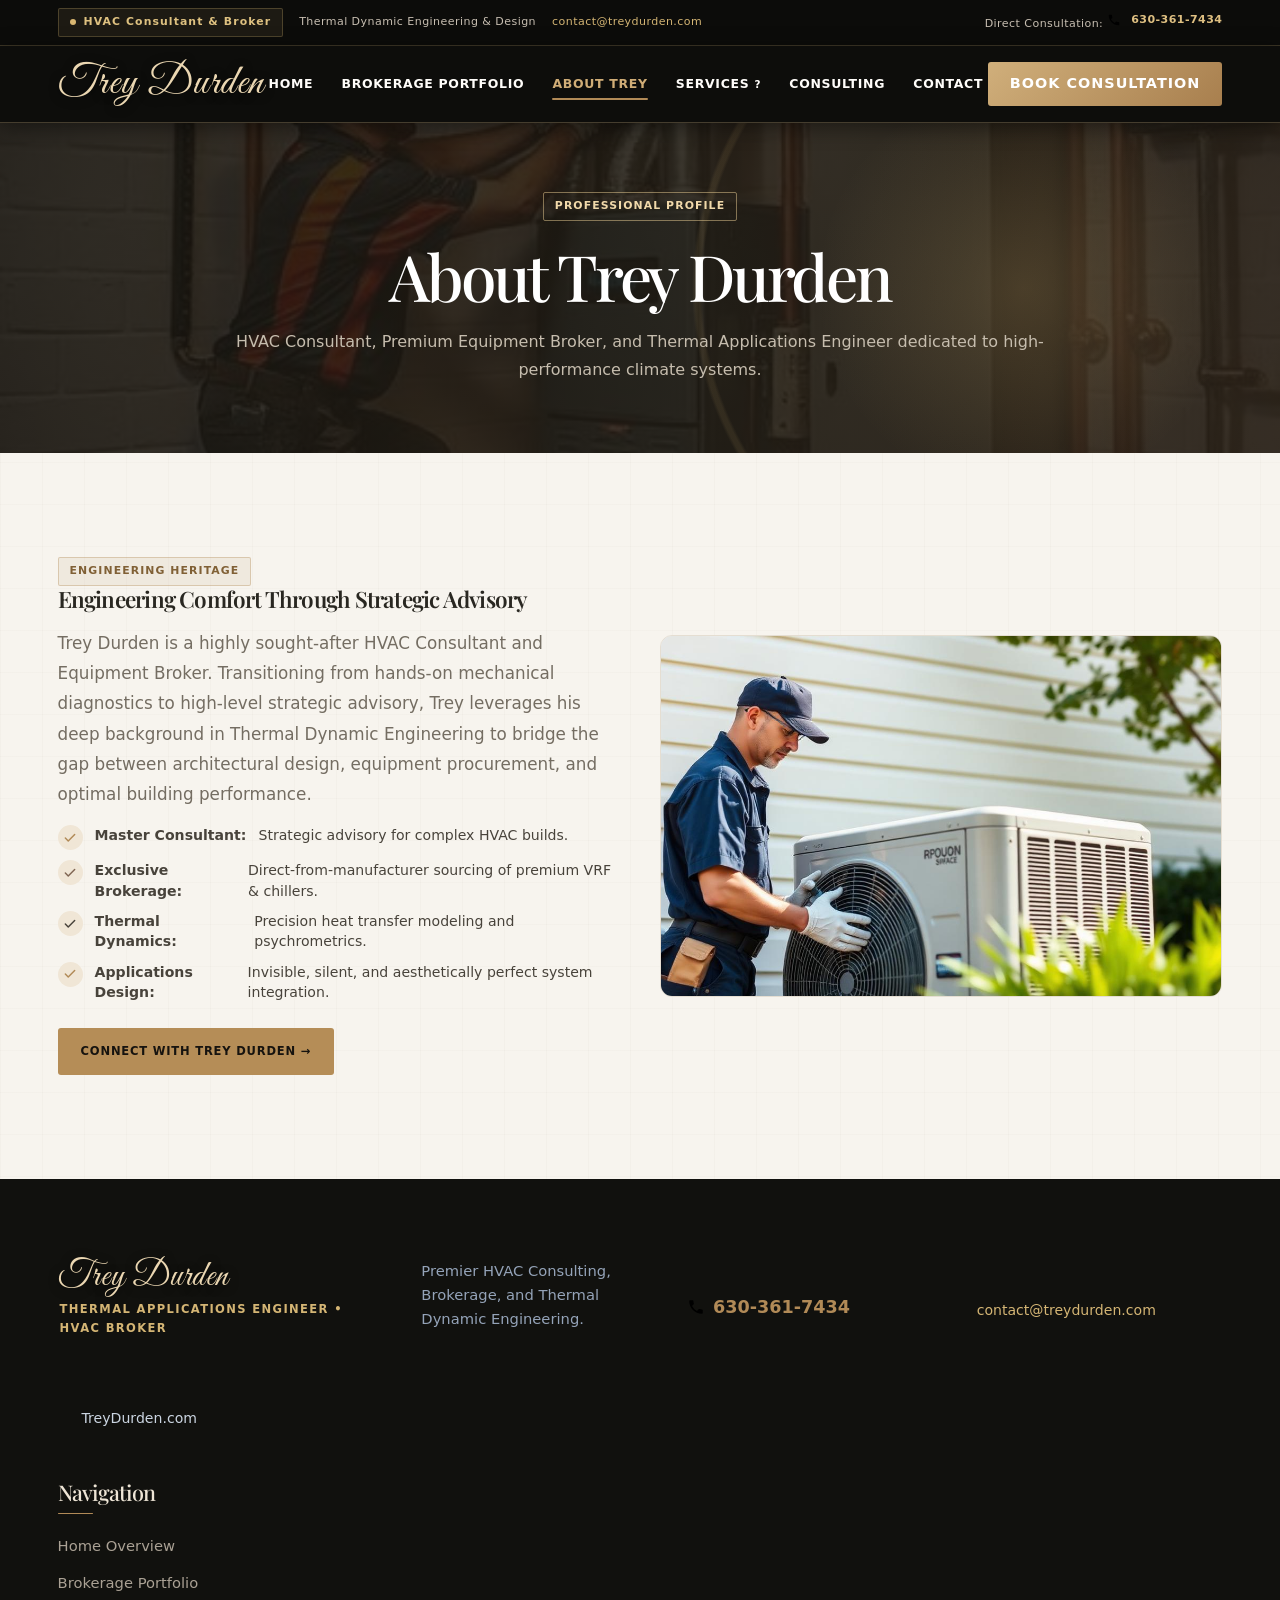
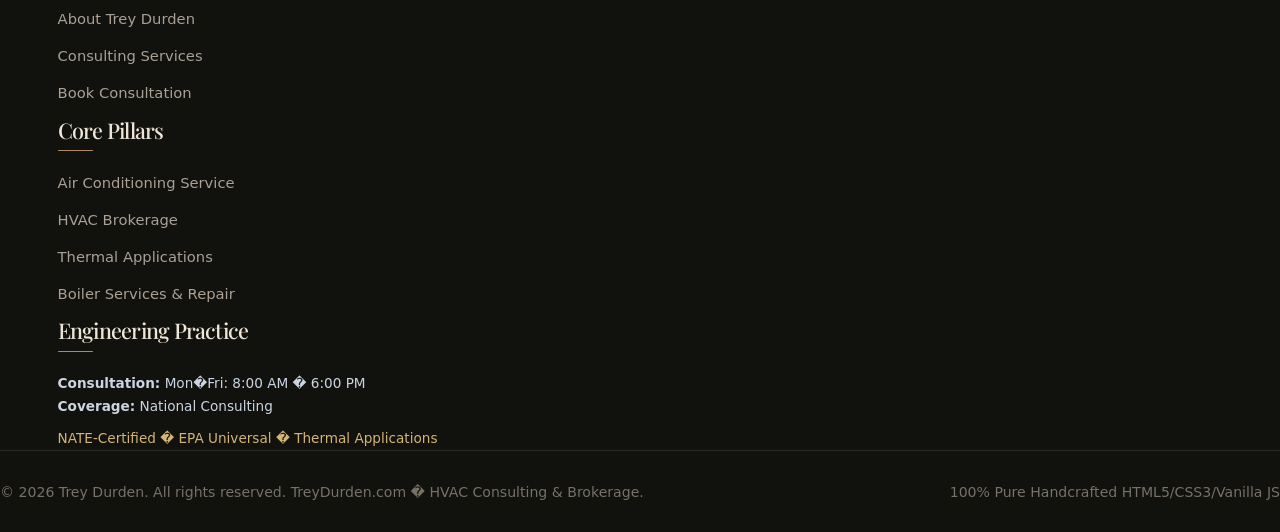
==== about.html @ fff8d840 "feat: add styles, scripts, brand logos and update site navigation and contact details" ====
<!DOCTYPE html>
<html lang="en">
<head>
  <meta charset="UTF-8">
  <meta name="viewport" content="width=device-width, initial-scale=1.0">
  <title>About Trey Durden | HVAC Consultant & Broker</title>
  <meta name="description" content="Biography and professional background of Trey Durden, HVAC Consultant, Broker, and Thermal Applications Engineer.">
    <link rel="preconnect" href="https://fonts.googleapis.com">
  <link rel="preconnect" href="https://fonts.gstatic.com" crossorigin>
  <link href="https://fonts.googleapis.com/css2?family=Alex+Brush&family=Allura&family=Cinzel:wght@500;600;700&family=Cormorant+Garamond:ital,wght@0,500;0,600;0,700;1,400;1,600&family=Dancing+Script:wght@600;700&family=Great+Vibes&family=Playfair+Display:ital,wght@0,600;0,700;1,600;1,700&display=swap" rel="stylesheet">
  <link rel="stylesheet" href="css/style.css?v=8.33">
  <link rel="shortcut icon" href="images/favicon.svg" type="image/svg+xml">
</head>
<body>

  <!-- Top Announcement Bar -->
  <div class="top-announcement">
    <div class="container">
      <div class="top-left-badges">
        <span class="badge-live"><span class="live-dot"></span> HVAC Consultant &amp; Broker</span>
        <span>Thermal Dynamic Engineering &amp; Design</span>
        <span style="color: var(--color-cyan);">contact@treydurden.com</span>
      </div>
      <div class="top-right-contact">
        <span>Direct Consultation:</span>
        <a href="tel:6303617434" class="top-phone-link"><svg class="svg-icon" style="width:14px;height:14px;margin-right:4px;"><use href="#icon-phone"></use></svg>630-361-7434</a>
      </div>
    </div>
  </div>

  <!-- Header Navigation -->
  <header class="site-header">
    <div class="container">
      <div class="brand-logo-group">
        <a href="index.html" class="brand-logo" aria-label="Trey Durden Home">
          <span class="brand-script-name">Trey Durden</span>
        </a>
        <a href="tel:6303617434" class="header-phone-clean" aria-label="Call Trey Durden at 630-361-7434">
          <svg class="header-phone-icon" viewBox="0 0 24 24"><use href="#icon-phone"></use></svg>
          <span>630-361-7434</span>
        </a>
      </div>

      <nav class="nav-menu" id="navMenu">
        <div class="mobile-nav-top-bar">
          <span class="mobile-nav-heading">TREY DURDEN MENU</span>
          <button type="button" class="mobile-nav-close" id="mobileNavClose" aria-label="Close Menu">&times;</button>
        </div>

        <!-- 24/7 Emergency Service Callout for Mobile Drawer -->
        <div class="mobile-nav-hotline">
          <div class="mobile-hotline-badge"><span class="live-dot"></span> 24 Hours Emergency Service � No Service Call Fees</div>
          <a href="tel:6303617434" class="mobile-hotline-btn"><svg class="svg-icon" style="width:16px;height:16px;"><use href="#icon-phone"></use></svg> Call 630-361-7434</a>
        </div>

        <a href="index.html">Home</a>
        <a href="products.html">Brokerage Portfolio</a>
        <a href="about.html" class="active">About Trey</a>

        <!-- Desktop Services 3-Level Menu (C?p 1: Services -> C?p 2: 4 Tr? C?t -> C?p 3: Chi ti?t) -->
        <div class="nav-item-dropdown desktop-only-nav" id="servicesDropdown">
          <div class="nav-dropdown-trigger-row">
            <a href="services.html" class="nav-main-link">Services <span class="dropdown-caret">?</span></a>
          </div>

          <!-- C?p 2: Danh s�ch 4 Tr? C?t G?n G�ng -->
          <ul class="dropdown-menu nav-cascade-dropdown">
            <!-- C?p 2.1: Air Conditioning Service -->
            <li class="cascade-item">
              <a href="services.html#air-conditioning" class="cascade-link">
                <span class="cascade-title"><svg class="svg-icon" style="width:14px;height:14px;margin-right:6px;"><use href="#icon-snowflake"></use></svg>Air Conditioning Service</span>
                <span class="cascade-arrow">�</span>
              </a>
              <!-- C?p 3: Flyout chi ti?t -->
              <div class="cascade-flyout">
                <div class="cascade-flyout-header">
                  <span>Air Conditioning Practice</span>
                </div>
                <div class="cascade-tier-label">Residential AC</div>
                <ul class="cascade-sub-list">
                  <li><a href="services.html#residential-ac-repair">~Residential Air Conditioning Repair</a></li>
                  <li><a href="services.html#residential-ac-service">~Residential Air Conditioning Service</a></li>
                  <li><a href="services.html#residential-ac-installation">~Residential Air Conditioning Installation</a></li>
                  <li><a href="services.html#residential-ac-inspections">~Residential HVAC Reports and Inspections</a></li>
                </ul>
                <div class="cascade-tier-label">Commercial AC</div>
                <ul class="cascade-sub-list">
                  <li><a href="services.html#commercial-ac-repair">~Commercial Air Conditioning Repair</a></li>
                  <li><a href="services.html#commercial-ac-service">~Commercial Air Conditioning Service</a></li>
                  <li><a href="services.html#commercial-ac-installation">~Commercial Air Conditioning Installation</a></li>
                  <li><a href="services.html#commercial-ac-inspections">~Commercial HVAC Reports and Inspections</a></li>
                </ul>
              </div>
            </li>

            <!-- C?p 2.2: HVAC Broker -->
            <li class="cascade-item">
              <a href="services.html#hvac-broker" class="cascade-link">
                <span class="cascade-title"><svg class="svg-icon" style="width:14px;height:14px;margin-right:6px;"><use href="#icon-tools"></use></svg>HVAC Broker</span>
                <span class="cascade-arrow">�</span>
              </a>
              <!-- C?p 3: Flyout chi ti?t -->
              <div class="cascade-flyout">
                <div class="cascade-flyout-header">
                  <span>Direct HVAC Brokerage</span>
                </div>
                <div class="cascade-tier-label">Estimates &amp; Procurement</div>
                <ul class="cascade-sub-list">
                  <li><a href="services.html#residential-broker">~Residential Estimates Broker</a></li>
                  <li><a href="services.html#commercial-broker">~Commercial Estimates Broker</a></li>
                </ul>
              </div>
            </li>

            <!-- C?p 2.3: Thermal Application Engineering -->
            <li class="cascade-item">
              <a href="services.html#thermal-dynamic" class="cascade-link">
                <span class="cascade-title"><svg class="svg-icon" style="width:14px;height:14px;margin-right:6px;"><use href="#icon-fire"></use></svg>Thermal Applications</span>
                <span class="cascade-arrow">�</span>
              </a>
              <!-- C?p 3: Flyout chi ti?t -->
              <div class="cascade-flyout">
                <div class="cascade-flyout-header">
                  <span>Thermal Applications</span>
                </div>
                <div class="cascade-tier-label">Practice Scope</div>
                <ul class="cascade-sub-list">
                  <li><a href="services.html#residential-concerns">~Residential Concerns</a></li>
                  <li><a href="services.html#commercial-concerns">~Commercial Concerns</a></li>
                  <li><a href="services.html#industrial-concerns">~Industrial Concerns</a></li>
                </ul>
              </div>
            </li>

            <!-- C?p 2.4: Boiler Services -->
            <li class="cascade-item">
              <a href="services.html#boiler-services" class="cascade-link">
                <span class="cascade-title"><svg class="svg-icon" style="width:14px;height:14px;margin-right:6px;"><use href="#icon-gear"></use></svg>Boiler Services</span>
                <span class="cascade-arrow">�</span>
              </a>
              <!-- C?p 3: Flyout chi ti?t -->
              <div class="cascade-flyout">
                <div class="cascade-flyout-header">
                  <span>Certified Boiler Practice</span>
                </div>
                <div class="cascade-tier-label">Master Engineering</div>
                <ul class="cascade-sub-list">
                  <li><a href="services.html#boiler-consulting">~Boiler Consulting</a></li>
                  <li><a href="services.html#boiler-inspections">~Boiler Inspections and Reports</a></li>
                  <li><a href="services.html#boiler-repair">~Boiler Service and Repair</a></li>
                  <li><a href="services.html#boiler-installation">~Boiler Installation</a></li>
                </ul>
              </div>
            </li>
          </ul>
        </div>

        <!-- Mobile Categories Accordion (Directly inside Hamburger Drawer on Mobile) -->
        <div class="mobile-only-categories">
          <!-- 1. Air Conditioning Service -->
          <div class="menu-cat-block is-open">
            <button type="button" class="menu-cat-btn" aria-expanded="true">
              <span>Air Conditioning Service</span>
              <span class="menu-cat-arrow">?</span>
            </button>
            <div class="menu-cat-dropdown">
              <div class="menu-tier-heading">Residential AC</div>
              <a href="services.html#residential-ac-repair" class="menu-item-link">~Residential Air Conditioning Repair</a>
              <a href="services.html#residential-ac-service" class="menu-item-link">~Residential Air Conditioning Service</a>
              <a href="services.html#residential-ac-installation" class="menu-item-link">~Residential Air Conditioning Installation</a>
              <a href="services.html#residential-ac-inspections" class="menu-item-link">~Residential HVAC Reports and Inspections</a>
              <div class="menu-tier-heading">Commercial AC</div>
              <a href="services.html#commercial-ac-repair" class="menu-item-link">~Commercial Air Conditioning Repair</a>
              <a href="services.html#commercial-ac-service" class="menu-item-link">~Commercial Air Conditioning Service</a>
              <a href="services.html#commercial-ac-installation" class="menu-item-link">~Commercial Air Conditioning Installation</a>
              <a href="services.html#commercial-ac-inspections" class="menu-item-link">~Commercial HVAC Reports and Inspections</a>
            </div>
          </div>

          <!-- 2. HVAC Broker -->
          <div class="menu-cat-block">
            <button type="button" class="menu-cat-btn" aria-expanded="false">
              <span>HVAC Broker</span>
              <span class="menu-cat-arrow">?</span>
            </button>
            <div class="menu-cat-dropdown">
              <a href="services.html#residential-broker" class="menu-item-link">~Residential Estimates Broker</a>
              <a href="services.html#commercial-broker" class="menu-item-link">~Commercial Estimates Broker</a>
            </div>
          </div>

          <!-- 3. Thermal Application Engineering -->
          <div class="menu-cat-block">
            <button type="button" class="menu-cat-btn" aria-expanded="false">
              <span>Thermal Application Engineering</span>
              <span class="menu-cat-arrow">?</span>
            </button>
            <div class="menu-cat-dropdown">
              <a href="services.html#residential-concerns" class="menu-item-link">~Residential Concerns</a>
              <a href="services.html#commercial-concerns" class="menu-item-link">~Commercial Concerns</a>
              <a href="services.html#industrial-concerns" class="menu-item-link">~Industrial Concerns</a>
            </div>
          </div>

          <!-- 4. Boiler Services -->
          <div class="menu-cat-block">
            <button type="button" class="menu-cat-btn" aria-expanded="false">
              <span>Boiler Services</span>
              <span class="menu-cat-arrow">?</span>
            </button>
            <div class="menu-cat-dropdown">
              <a href="services.html#boiler-consulting" class="menu-item-link">~Boiler Consulting</a>
              <a href="services.html#boiler-inspections" class="menu-item-link">~Boiler Inspections and Reports</a>
              <a href="services.html#boiler-repair" class="menu-item-link">~Boiler Service and Repair</a>
              <a href="services.html#boiler-installation" class="menu-item-link">~Boiler Installation</a>
            </div>
          </div>
        </div>

        <a href="services.html#consulting" class="nav-main-link">Consulting</a>
        <a href="contact.html" class="nav-main-link">Contact</a>

        <div class="mobile-nav-footer-cta">
          <a href="tel:6303617434" class="btn btn-hero-call" style="width: 100%; justify-content: center;"><svg class="svg-icon" style="width:14px;height:14px;margin-right:6px;"><use href="#icon-phone"></use></svg>Call 630-361-7434</a>
          <a href="contact.html" class="btn btn-primary" style="width: 100%; justify-content: center;">Book Consultation</a>
        </div>
      </nav>

      <div class="header-right">
        <a href="contact.html" class="btn btn-primary" style="padding: 10px 22px; font-size: 0.9rem;">Book Consultation</a>
        <button class="mobile-nav-toggle" id="mobileNavToggle" aria-label="Toggle Navigation"><svg class="svg-icon" style="width:20px;height:20px;" viewBox="0 0 24 24" fill="none" stroke="currentColor" stroke-width="2" stroke-linecap="round"><line x1="3" y1="12" x2="21" y2="12"></line><line x1="3" y1="6" x2="21" y2="6"></line><line x1="3" y1="18" x2="21" y2="18"></line></svg></button>
      </div>
    </div>
  </header>

  <!-- Subpage Hero -->
  <section class="subpage-hero">
    <div class="container">
      <span class="badge badge-gradient">Professional Profile</span>
      <h1>About Trey Durden</h1>
      <p>HVAC Consultant, Premium Equipment Broker, and Thermal Applications Engineer dedicated to high-performance climate systems.</p>
    </div>
  </section>

  <!-- Bio & Philosophy -->
  <section class="section">
    <div class="container">
      <div class="grid-2" style="align-items: center; gap: 40px;">
        <div>
          <span class="badge badge-salmon">ENGINEERING HERITAGE</span>
          <h2>Engineering Comfort Through <span>Strategic Advisory</span></h2>
          <p style="color: var(--color-text-muted); font-size: 1.05rem; line-height: 1.8; margin: 15px 0;">
            Trey Durden is a highly sought-after HVAC Consultant and Equipment Broker. Transitioning from hands-on mechanical diagnostics to high-level strategic advisory, Trey leverages his deep background in Thermal Dynamic Engineering to bridge the gap between architectural design, equipment procurement, and optimal building performance.
          </p>
          <ul class="emoji-bullet-list">
            <li><span class="bullet-emoji salmon"><svg class="svg-icon" style="width:14px;height:14px;"><use href="#icon-check"></use></svg></span> <strong>Master Consultant:</strong> Strategic advisory for complex HVAC builds.</li>
            <li><span class="bullet-emoji pink"><svg class="svg-icon" style="width:14px;height:14px;"><use href="#icon-check"></use></svg></span> <strong>Exclusive Brokerage:</strong> Direct-from-manufacturer sourcing of premium VRF & chillers.</li>
            <li><span class="bullet-emoji blue"><svg class="svg-icon" style="width:14px;height:14px;"><use href="#icon-check"></use></svg></span> <strong>Thermal Dynamics:</strong> Precision heat transfer modeling and psychrometrics.</li>
            <li><span class="bullet-emoji salmon"><svg class="svg-icon" style="width:14px;height:14px;"><use href="#icon-check"></use></svg></span> <strong>Applications Design:</strong> Invisible, silent, and aesthetically perfect system integration.</li>
          </ul>
          <div style="margin-top: 25px;">
            <a href="contact.html" class="btn btn-primary">Connect With Trey Durden &rarr;</a>
          </div>
        </div>

        <div style="border-radius: 12px; overflow: hidden; border: 1px solid var(--color-border);">
          <img src="images/hvac-hero.jpg" alt="Trey Durden HVAC Consultant" style="width: 100%; height: 360px; object-fit: cover;">
        </div>
      </div>
    </div>
  </section>

  <!-- Footer -->
  <footer class="site-footer">
    <div class="container">
      <div class="footer-grid">
        <div class="footer-col">
                    <div class="footer-brand-wrap" style="margin-bottom: 18px;">
            <a href="index.html" class="brand-logo" aria-label="Trey Durden Home">
              <span class="brand-script-name" style="font-size: 2.2rem; color: #ebd7b2;">Trey Durden</span>
            </a>
            <p style="font-size: 0.72rem; color: var(--color-cyan); text-transform: uppercase; letter-spacing: 0.12em; font-weight: 700; margin: 4px 0 0 2px;">
              Thermal Applications Engineer &bull; HVAC Broker
            </p>
          </div>
          </div>
          <p style="font-size: 0.92rem; margin-bottom: 15px; color: #94a3b8;">
            Premier HVAC Consulting, Brokerage, and Thermal Dynamic Engineering.
          </p>
          <p style="color: var(--color-salmon); font-weight: 800; font-size: 1.1rem; display: flex; align-items: center; gap: 8px;"><svg class="svg-icon" style="width:18px;height:18px;"><use href="#icon-phone"></use></svg><a href="tel:6303617434" style="color: inherit; text-decoration: none;">630-361-7434</a></p>
          <p style="color: var(--color-cyan); font-size: 0.88rem; margin-top: 6px; display: flex; align-items: center; gap: 8px;"><svg class="svg-icon" style="width:16px;height:16px;"><use href="#icon-mail"></use></svg><a href="mailto:contact@treydurden.com" style="color: inherit; text-decoration: none;">contact@treydurden.com</a></p>
          <p style="color: #cbd5e1; font-size: 0.88rem; display: flex; align-items: center; gap: 8px; margin-top: 6px;"><svg class="svg-icon" style="width:16px;height:16px;"><use href="#icon-globe"></use></svg><span>TreyDurden.com</span></p>
        </div>

        <div class="footer-col">
          <h4>Navigation</h4>
          <ul class="footer-links">
            <li><a href="index.html">Home Overview</a></li>
            <li><a href="products.html">Brokerage Portfolio</a></li>
            <li><a href="about.html">About Trey Durden</a></li>
            <li><a href="services.html">Consulting Services</a></li>
            <li><a href="contact.html">Book Consultation</a></li>
          </ul>
        </div>

        <div class="footer-col">
          <h4>Core Pillars</h4>
          <ul class="footer-links">
            <li><a href="services.html#air-conditioning">Air Conditioning Service</a></li>
            <li><a href="services.html#hvac-broker">HVAC Brokerage</a></li>
            <li><a href="services.html#thermal-dynamic">Thermal Applications</a></li>
            <li><a href="services.html#boiler-services">Boiler Services &amp; Repair</a></li>
          </ul>
        </div>

        <div class="footer-col">
          <h4>Engineering Practice</h4>
          <p style="font-size: 0.85rem; color: #cbd5e1; margin-bottom: 8px;">
            <strong>Consultation:</strong> Mon�Fri: 8:00 AM � 6:00 PM<br>
            <strong>Coverage:</strong> National Consulting
          </p>
          <p style="color: var(--color-cyan); font-size: 0.85rem; margin-top: 10px;">
            NATE-Certified � EPA Universal � Thermal Applications
          </p>
        </div>
      </div>

      <div class="footer-bottom">
        <p>&copy; 2026 Trey Durden. All rights reserved. TreyDurden.com � HVAC Consulting &amp; Brokerage.</p>
        <p>100% Pure Handcrafted HTML5/CSS3/Vanilla JS</p>
      </div>
    </div>
  </footer>

  <script src="js/icons.js"></script>
  <script src="js/main.js?v=8.20"></script>
</body>
</html>
---- css/style.css ----
@import url('https://fonts.googleapis.com/css2?family=Alex+Brush&family=Allura&family=Cinzel:wght@500;600;700&family=Cormorant+Garamond:ital,wght@0,500;0,600;0,700;1,400;1,600&family=Dancing+Script:wght@600;700&family=Great+Vibes&family=Playfair+Display:ital,wght@0,600;0,700;1,600;1,700&display=swap');

/* TREY DURDEN - THERMAL APPLICATIONS ENGINEERING & HVAC SPECIALIST
   Modern Editorial Bento System & Interactive Climate Architecture
   Clean Vanilla CSS3 (Modular Tokens, Custom Properties & Responsive System) */

:root {
  /* ── TREY DURDEN LUXURY BRAND PALETTE ── */
  /* Dark Espresso Foundations */
  --bg-darkest: #0d0d0b;
  --bg-dark: #171610;
  --bg-card-dark: #211e18;
  --bg-card-dark-hover: #2b261f;
  --color-blue-deep: #292721;
  --color-blue-mid: #685a48;
  --color-blue-light: #a6875b;
  --color-blue-ice: #f2ede3;

  /* Warm Gold & Tan Accents */
  --color-salmon: #b18a57;
  --color-salmon-light: #d0ad77;
  --color-pink: #806653;
  --color-pink-light: #ab8a6c;
  --color-cyan: #d4b574;
  --color-amber: #c5a161;
  --color-white: #fffdfa;

  /* Light Cream Neutrals */
  --color-text-main: #2d2a24;
  --color-text-muted: #746d62;
  --color-text-light: #aaa195;
  --color-bg-page: #f7f4ee;
  --color-bg-card: #fffdfa;
  --color-border: #e5ded2;
  --color-border-dark: rgba(220, 193, 140, 0.27);

  /* Warm Gold Gradients */
  --grad-salmon-pink: linear-gradient(135deg, #d0af7b 0%, #a87f4e 100%);
  --grad-cyan-blue: linear-gradient(135deg, #dbc287 0%, #80664a 100%);
  --grad-dark-bento: linear-gradient(145deg, #211e18 0%, #15140f 100%);
  --grad-hero-glow: radial-gradient(circle at 82% 18%, rgba(205, 170, 108, 0.17), transparent 26%), radial-gradient(circle at 12% 100%, rgba(143, 110, 68, 0.18), transparent 40%);

  /* UI Tokens — refined luxury scale */
  --radius-xs: 3px;
  --radius-sm: 6px;
  --radius-md: 10px;
  --radius-lg: 16px;
  --radius-xl: 24px;
  --radius-pill: 9999px;

  --shadow-sm: 0 9px 24px rgba(48, 39, 28, 0.06);
  --shadow-md: 0 18px 45px rgba(48, 39, 28, 0.09);
  --shadow-lg: 0 25px 65px rgba(20, 16, 10, 0.20);
  --shadow-glow-salmon: 0 14px 32px rgba(124, 91, 48, 0.20);
  --shadow-glow-cyan: 0 14px 32px rgba(124, 91, 48, 0.18);

  --font-sans: Inter, ui-sans-serif, system-ui, -apple-system, BlinkMacSystemFont, 'Segoe UI', sans-serif;
  --font-display: 'Playfair Display', 'Cormorant Garamond', 'Iowan Old Style', Baskerville, Georgia, serif;
  --font-display-hero: 'Playfair Display', 'Cormorant Garamond', 'Cinzel', serif;
  --font-signature-handwritten: 'Great Vibes', 'Kaushan Script', 'Alex Brush', 'Dancing Script', 'Allura', cursive;
  --transition: all 0.32s cubic-bezier(0.16, 1, 0.3, 1);
}

/* Base & Reset */
*, *::before, *::after {
  box-sizing: border-box;
  margin: 0;
  padding: 0;
}

html {
  scroll-behavior: smooth;
  font-size: 16px;
}

body {
  font-family: var(--font-sans);
  color: var(--color-text-main);
  background-color: var(--color-bg-page);
  line-height: 1.65;
  overflow-x: hidden;
}

a {
  text-decoration: none;
  color: inherit;
  transition: var(--transition);
}

ul {
  list-style: none;
}

img, svg {
  max-width: 100%;
  height: auto;
  display: block;
}

.container {
  width: 92%;
  max-width: 1260px;
  margin: 0 auto;
}

/* Typography & Creative Headings */
h1, h2, h3, h4, h5, h6 {
  color: var(--color-blue-deep);
  font-weight: 850;
  line-height: 1.2;
  letter-spacing: -0.025em;
}

.text-gradient {
  background: var(--grad-salmon-pink);
  -webkit-background-clip: text;
  -webkit-text-fill-color: transparent;
}

.text-gradient-cyan {
  background: linear-gradient(135deg, #00e5ff 0%, #1d5cb0 100%);
  -webkit-background-clip: text;
  -webkit-text-fill-color: transparent;
}

.text-salmon { color: var(--color-salmon); }
.text-pink { color: var(--color-pink); }
.text-cyan { color: var(--color-cyan); }
.text-white { color: #ffffff !important; }

/* Badges & Interactive Tags */
.badge {
  display: inline-flex;
  align-items: center;
  gap: 8px;
  padding: 6px 16px;
  font-size: 0.8rem;
  font-weight: 750;
  border-radius: var(--radius-pill);
  text-transform: uppercase;
  letter-spacing: 0.05em;
  width: fit-content;
}

.badge-salmon {
  background: rgba(255, 77, 48, 0.12);
  color: var(--color-salmon);
  border: 1px solid rgba(255, 77, 48, 0.35);
}

.badge-pink {
  background: rgba(255, 26, 117, 0.12);
  color: var(--color-pink);
  border: 1px solid rgba(255, 26, 117, 0.35);
}

.badge-blue {
  background: rgba(15, 54, 109, 0.12);
  color: var(--color-blue-mid);
  border: 1px solid rgba(15, 54, 109, 0.3);
}

.badge-gradient {
  background: var(--grad-salmon-pink);
  color: #fff;
  box-shadow: var(--shadow-glow-salmon);
}

.badge-live {
  display: inline-flex;
  align-items: center;
  gap: 8px;
  background: rgba(0, 229, 255, 0.15);
  color: var(--color-cyan);
  border: 1px solid rgba(0, 229, 255, 0.4);
  padding: 4px 12px;
  border-radius: var(--radius-pill);
  font-size: 0.8rem;
  font-weight: 700;
}

.live-dot {
  width: 8px;
  height: 8px;
  background: var(--color-cyan);
  border-radius: 50%;
  display: inline-block;
  animation: pulseDot 1.5s infinite;
}

@keyframes pulseDot {
  0% { transform: scale(0.9); box-shadow: 0 0 0 0 rgba(0, 229, 255, 0.7); }
  70% { transform: scale(1.2); box-shadow: 0 0 0 8px rgba(0, 229, 255, 0); }
  100% { transform: scale(0.9); box-shadow: 0 0 0 0 rgba(0, 229, 255, 0); }
}

/* Buttons with High-Impact Polish */
.btn {
  display: inline-flex;
  align-items: center;
  justify-content: center;
  gap: 10px;
  padding: 13px 28px;
  font-size: 0.95rem;
  font-weight: 750;
  border-radius: var(--radius-pill);
  cursor: pointer;
  border: 2px solid transparent;
  transition: var(--transition);
  text-align: center;
  position: relative;
  overflow: hidden;
  z-index: 1;
}

.btn-primary {
  background: var(--grad-salmon-pink);
  color: var(--color-white);
  box-shadow: var(--shadow-glow-salmon);
}

.btn-primary:hover {
  transform: translateY(-3px) scale(1.02);
  box-shadow: 0 15px 35px rgba(255, 77, 48, 0.5);
}

.btn-pink {
  background: var(--color-pink);
  color: #fff;
}

.btn-pink:hover {
  background: var(--color-pink-light);
  transform: translateY(-3px);
  box-shadow: 0 15px 35px rgba(255, 26, 117, 0.5);
}

.btn-outline-white {
  background: rgba(255, 255, 255, 0.08);
  color: #ffffff;
  border: 2px solid rgba(255, 255, 255, 0.3);
  backdrop-filter: blur(8px);
}

.btn-outline-white:hover {
  background: #ffffff;
  color: var(--color-blue-deep);
  border-color: #ffffff;
  transform: translateY(-3px);
}

.btn-outline-salmon {
  background: transparent;
  color: var(--color-salmon);
  border: 2px solid var(--color-salmon);
}

.btn-outline-salmon:hover {
  background: var(--color-salmon);
  color: #ffffff;
  transform: translateY(-3px);
}

/* Header & Top Announcement Bar */
.top-announcement {
  background: var(--bg-darkest);
  color: #fff;
  padding: 8px 0;
  font-size: 0.85rem;
  border-bottom: 2px solid;
  border-image: var(--grad-salmon-pink) 1;
}

.top-announcement .container {
  display: flex;
  justify-content: space-between;
  align-items: center;
  flex-wrap: wrap;
  gap: 12px;
}

.top-left-badges {
  display: flex;
  align-items: center;
  gap: 16px;
  flex-wrap: wrap;
}

.top-phone-link {
  color: var(--color-salmon);
  font-weight: 800;
  display: inline-flex;
  align-items: center;
  gap: 6px;
}

.site-header {
  position: sticky;
  top: 0;
  background: var(--bg-darkest);
  border-bottom: 1px solid var(--color-border-dark);
  z-index: 999;
  padding: 14px 0;
}

.site-header .container {
  display: flex;
  align-items: center;
  justify-content: space-between;
}

.brand-logo {
  display: flex;
  align-items: center;
  gap: 12px;
}

.brand-symbol {
  width: 46px;
  height: 46px;
  border-radius: 12px;
  background: var(--grad-salmon-pink);
  display: flex;
  align-items: center;
  justify-content: center;
  font-size: 1.4rem;
  box-shadow: var(--shadow-glow-salmon);
}

.brand-text h1 {
  font-size: 1.4rem;
  color: #ffffff;
  margin: 0;
}

.brand-text h1 span {
  color: var(--color-salmon);
}

.brand-text p {
  font-size: 0.72rem;
  color: var(--color-cyan);
  text-transform: uppercase;
  letter-spacing: 0.1em;
  font-weight: 700;
  margin: 0;
}

.nav-menu {
  display: flex;
  align-items: center;
  gap: 28px;
}

.mobile-nav-top-bar {
  display: none;
}

.nav-menu a {
  color: #cbd5e1;
  font-weight: 600;
  font-size: 0.95rem;
  position: relative;
  padding: 6px 0;
}

.nav-menu a::after {
  content: '';
  position: absolute;
  bottom: 0;
  left: 0;
  width: 0;
  height: 3px;
  border-radius: 2px;
  background: var(--grad-salmon-pink);
  transition: var(--transition);
}

.nav-menu a:hover,
.nav-menu a.active {
  color: #ffffff;
}

.nav-menu a:hover::after,
.nav-menu a.active::after {
  width: 100%;
}

/* Navigation Dropdown Menu */
.nav-item-dropdown {
  position: relative;
  display: inline-block;
}

.nav-item-dropdown > a {
  display: inline-flex;
  align-items: center;
  gap: 6px;
}

.dropdown-caret {
  font-size: 0.65rem;
  transition: transform 0.2s ease;
}

.nav-item-dropdown:hover .dropdown-caret {
  transform: rotate(180deg);
}

.dropdown-menu {
  position: absolute;
  top: 100%;
  left: 0;
  min-width: 270px;
  background: var(--bg-dark);
  border: 1px solid var(--color-border-dark);
  border-radius: var(--radius-sm);
  box-shadow: var(--shadow-lg);
  backdrop-filter: blur(16px);
  -webkit-backdrop-filter: blur(16px);
  padding: 8px 0;
  margin-top: 10px;
  opacity: 0;
  visibility: hidden;
  transform: translateY(8px);
  transition: var(--transition);
  z-index: 1000;
  list-style: none;
}

.nav-item-dropdown:hover .dropdown-menu,
.nav-item-dropdown:focus-within .dropdown-menu {
  opacity: 1;
  visibility: visible;
  transform: translateY(0);
}

.dropdown-menu li {
  margin: 0;
  padding: 0;
}

.dropdown-menu a {
  display: flex !important;
  align-items: center;
  gap: 10px;
  padding: 10px 18px !important;
  color: var(--color-text-light) !important;
  font-size: 0.88rem !important;
  font-weight: 600;
  transition: var(--transition);
}

.dropdown-menu a::after {
  display: none !important;
}

.dropdown-menu a:hover {
  background: color-mix(in srgb, var(--color-salmon) 14%, transparent);
  color: var(--color-white) !important;
  padding-left: 22px !important;
}

/* Service Category Filter Pills */
.service-filter-bar {
  display: flex;
  align-items: center;
  justify-content: center;
  flex-wrap: wrap;
  gap: 10px;
  margin: 25px 0 45px;
}

.service-filter-pill {
  display: inline-flex;
  align-items: center;
  gap: 8px;
  padding: 10px 20px;
  border-radius: var(--radius-pill, 9999px);
  background: #ffffff;
  border: 1.5px solid var(--color-border, #e2e8f0);
  color: var(--color-text-main, #334155);
  font-size: 0.9rem;
  font-weight: 700;
  cursor: pointer;
  transition: var(--transition, all 0.3s ease);
}

.service-filter-pill:hover,
.service-filter-pill.active {
  background: var(--color-blue-deep, #0f172a);
  color: #ffffff;
  border-color: var(--color-blue-deep, #0f172a);
  transform: translateY(-2px);
  box-shadow: 0 6px 16px rgba(15, 23, 42, 0.15);
}

.service-filter-pill.active {
  background: var(--grad-salmon-pink, linear-gradient(135deg, #ff4d30 0%, #ff1a75 100%));
  border-color: transparent;
  box-shadow: var(--shadow-glow-salmon, 0 8px 20px rgba(255, 77, 48, 0.35));
}

.header-right {
  display: flex;
  align-items: center;
  gap: 16px;
}

.mobile-nav-toggle {
  display: none;
  background: rgba(255, 255, 255, 0.1);
  border: 1px solid rgba(255, 255, 255, 0.2);
  color: #fff;
  font-size: 1.4rem;
  width: 44px;
  height: 44px;
  border-radius: 10px;
  cursor: pointer;
}

/* INNOVATIVE CLIMATE SWITCHER & HERO BENTO STAGE */
.hero-bento-section {
  background: linear-gradient(180deg, rgba(4, 13, 26, 0.82) 0%, rgba(4, 13, 26, 0.93) 100%), url('../images/hvac-hero.jpg') center center / cover no-repeat;
  padding: 60px 0 85px;
  position: relative;
  overflow: hidden;
  color: #ffffff;
}

.hero-bento-section::before {
  content: '';
  position: absolute;
  inset: 0;
  background: radial-gradient(circle at 75% 20%, rgba(255, 77, 48, 0.22) 0%, transparent 50%), radial-gradient(circle at 20% 80%, rgba(0, 229, 255, 0.16) 0%, transparent 50%);
  pointer-events: none;
}

/* Live Climate Mode Switcher Bar */
.climate-mode-bar {
  display: flex;
  align-items: center;
  justify-content: space-between;
  background: rgba(11, 34, 70, 0.7);
  border: 1px solid rgba(255, 255, 255, 0.15);
  padding: 12px 24px;
  border-radius: var(--radius-pill);
  margin-bottom: 35px;
  backdrop-filter: blur(12px);
  flex-wrap: wrap;
  gap: 15px;
}

.mode-toggle-group {
  display: inline-flex;
  background: rgba(3, 9, 20, 0.8);
  padding: 4px;
  border-radius: var(--radius-pill);
  border: 1px solid rgba(255, 255, 255, 0.12);
}

.mode-btn {
  padding: 8px 20px;
  border-radius: var(--radius-pill);
  border: none;
  font-size: 0.85rem;
  font-weight: 750;
  cursor: pointer;
  color: #94a3b8;
  background: transparent;
  transition: var(--transition);
  display: inline-flex;
  align-items: center;
  gap: 8px;
}

.mode-btn.active.heat {
  background: var(--grad-salmon-pink);
  color: #ffffff;
  box-shadow: var(--shadow-glow-salmon);
}

.mode-btn.active.cool {
  background: linear-gradient(135deg, #00e5ff, #0f366d);
  color: #ffffff;
  box-shadow: var(--shadow-glow-cyan);
}

/* Bento Grid System */
.bento-grid {
  display: grid;
  grid-template-columns: 1.4fr 1fr;
  grid-template-rows: auto auto;
  gap: 24px;
  position: relative;
  z-index: 2;
}

.bento-card {
  background: var(--grad-dark-bento);
  border: 1px solid var(--color-border-dark);
  border-radius: var(--radius-lg);
  padding: 34px;
  position: relative;
  overflow: hidden;
  box-shadow: var(--shadow-lg);
  transition: var(--transition);
}

.bento-card:hover {
  border-color: rgba(255, 77, 48, 0.4);
  transform: translateY(-4px);
}

.bento-card-main {
  grid-row: span 2;
  display: flex;
  flex-direction: column;
  justify-content: space-between;
}

.bento-hero-title {
  font-size: 3.2rem;
  color: #ffffff;
  line-height: 1.12;
  margin: 18px 0 16px;
}

.bento-lead {
  font-size: 1.1rem;
  color: #cbd5e1;
  margin-bottom: 25px;
  line-height: 1.65;
}

/* Live Weather & Load Widget */
.weather-load-widget {
  display: flex;
  align-items: center;
  justify-content: space-between;
  background: rgba(3, 9, 20, 0.6);
  border: 1px solid rgba(0, 229, 255, 0.25);
  border-radius: var(--radius-md);
  padding: 20px;
}

.temp-gauge-circle {
  width: 70px;
  height: 70px;
  border-radius: 50%;
  border: 4px solid var(--color-salmon);
  display: flex;
  flex-direction: column;
  align-items: center;
  justify-content: center;
  font-weight: 900;
  font-size: 1.4rem;
  color: #ffffff;
  background: rgba(255, 77, 48, 0.1);
}

/* Instant Quote Card in Bento */
.bento-form-card {
  background: rgba(11, 34, 70, 0.85);
  backdrop-filter: blur(20px);
  border: 1px solid rgba(255, 255, 255, 0.18);
  border-radius: var(--radius-lg);
  padding: 30px;
}

.bento-form-card h3 {
  color: #ffffff;
  font-size: 1.5rem;
  margin: 10px 0 6px;
}

.form-group {
  margin-bottom: 14px;
}

.form-label {
  display: block;
  font-size: 0.82rem;
  font-weight: 700;
  color: #cbd5e1;
  margin-bottom: 5px;
}

.form-control {
  width: 100%;
  padding: 11px 16px;
  background: rgba(3, 9, 20, 0.7);
  border: 1.5px solid rgba(255, 255, 255, 0.18);
  border-radius: var(--radius-xs);
  color: #ffffff;
  font-size: 0.95rem;
  font-family: inherit;
  transition: var(--transition);
}

.form-control:focus {
  outline: none;
  border-color: var(--color-salmon);
  box-shadow: 0 0 0 4px rgba(255, 77, 48, 0.2);
}

.form-control option {
  background: var(--bg-darkest);
  color: #ffffff;
}

/* Section Headers & Standard Cards */
.section {
  padding: 85px 0;
}

.section-header {
  text-align: center;
  max-width: 1140px;
  margin: 0 auto 55px;
}

.section-header h2 {
  font-size: clamp(1.85rem, 2.35vw, 2.45rem);
  margin: 14px 0 16px;
}

.section-subtitle {
  font-size: 1rem;
  color: var(--color-text-muted);
}

.grid-4 {
  display: grid;
  grid-template-columns: repeat(4, 1fr);
  gap: 24px;
}

.grid-3 {
  display: grid;
  grid-template-columns: repeat(3, 1fr);
  gap: 28px;
}

.grid-2 {
  display: grid;
  grid-template-columns: repeat(2, 1fr);
  gap: 36px;
}

.feature-bento-card {
  background: var(--color-bg-card);
  border: 1px solid var(--color-border);
  border-radius: var(--radius-lg);
  padding: 34px;
  box-shadow: var(--shadow-sm);
  transition: var(--transition);
  display: flex;
  flex-direction: column;
}

.feature-bento-card:hover {
  transform: translateY(-6px);
  box-shadow: var(--shadow-lg);
  border-color: rgba(255, 77, 48, 0.4);
}

.card-icon-frame {
  width: 62px;
  height: 62px;
  border-radius: 16px;
  background: var(--color-blue-ice);
  display: flex;
  align-items: center;
  justify-content: center;
  font-size: 1.9rem;
  margin-bottom: 20px;
  transition: var(--transition);
}

.feature-bento-card:hover .card-icon-frame {
  background: var(--grad-salmon-pink);
  transform: scale(1.08) rotate(4deg);
}

/* Emoji Bullet Points */
.emoji-bullet-list {
  display: flex;
  flex-direction: column;
  gap: 12px;
  margin: 16px 0;
}

.emoji-bullet-list li {
  display: flex;
  align-items: flex-start;
  gap: 12px;
  font-size: 0.94rem;
  color: var(--color-text-main);
  line-height: 1.45;
}

.bullet-emoji {
  display: inline-flex;
  align-items: center;
  justify-content: center;
  width: 28px;
  height: 28px;
  min-width: 28px;
  border-radius: 8px;
  background: var(--color-blue-ice);
  font-size: 1rem;
}

.bullet-emoji.salmon { background: rgba(255, 77, 48, 0.15); color: var(--color-salmon); }
.bullet-emoji.pink { background: rgba(255, 26, 117, 0.15); color: var(--color-pink); }
.bullet-emoji.blue { background: rgba(15, 54, 109, 0.15); color: var(--color-primary); }
.bullet-emoji svg { width: 14px; height: 14px; stroke: currentColor; fill: none; }

.card-icon-frame svg {
  width: 28px;
  height: 28px;
  color: var(--color-salmon);
  fill: currentColor;
  transition: var(--transition);
}
.card-icon-frame svg path[fill="none"] {
  fill: none;
}
.feature-bento-card:hover .card-icon-frame svg {
  color: #ffffff;
}

/* PRODUCTS PAGE: High-Tech Blueprint & Interactive Studio Stage */
.product-studio-stage {
  background: #ffffff;
  border: 1px solid var(--color-border);
  border-radius: var(--radius-xl);
  padding: 40px;
  box-shadow: var(--shadow-lg);
  margin-bottom: 50px;
}

.studio-grid {
  display: grid;
  grid-template-columns: 1fr 1.15fr;
  gap: 45px;
}

/* Primary Image Box (Studio Blueprint & Thermostat Preview) */
.primary-studio-box {
  width: 100%;
  aspect-ratio: 4 / 3;
  background: var(--bg-darkest);
  border: 2px solid var(--color-blue-mid);
  border-radius: var(--radius-lg);
  position: relative;
  overflow: hidden;
  display: flex;
  flex-direction: column;
  align-items: center;
  justify-content: center;
  padding: 25px;
  color: #ffffff;
  box-shadow: 0 15px 35px rgba(3, 9, 20, 0.4);
  transition: var(--transition);
}

.primary-studio-box::before {
  content: '';
  position: absolute;
  inset: 0;
  background: radial-gradient(circle at center, rgba(255, 77, 48, 0.2) 0%, transparent 70%);
}

.primary-studio-box.active-glow {
  border-color: var(--color-salmon);
  box-shadow: 0 0 35px rgba(255, 77, 48, 0.45);
}

/* Interactive Hotspot Tooltips on Blueprint */
.hotspot-marker {
  position: absolute;
  width: 24px;
  height: 24px;
  background: var(--color-salmon);
  border: 3px solid #ffffff;
  border-radius: 50%;
  cursor: pointer;
  animation: pulseDot 2s infinite;
  z-index: 10;
}

.hotspot-marker::after {
  content: attr(data-tooltip);
  position: absolute;
  bottom: 30px;
  left: 50%;
  transform: translateX(-50%);
  background: rgba(3, 9, 20, 0.95);
  color: #fff;
  padding: 4px 10px;
  border-radius: 6px;
  font-size: 0.75rem;
  white-space: nowrap;
  opacity: 0;
  pointer-events: none;
  transition: var(--transition);
  border: 1px solid var(--color-cyan);
}

.hotspot-marker:hover::after {
  opacity: 1;
}

/* Interactive Thermostat LCD Screen View */
.thermostat-lcd-screen {
  background: #0b1a2e;
  border: 2px solid var(--color-cyan);
  border-radius: 20px;
  padding: 20px 30px;
  text-align: center;
  box-shadow: inset 0 0 20px rgba(0, 229, 255, 0.3);
  width: 85%;
  position: relative;
  z-index: 2;
}

.thermo-temp-display {
  font-size: 3.5rem;
  font-weight: 900;
  color: var(--color-cyan);
  line-height: 1;
  margin: 10px 0;
}

.thermo-btn-row {
  display: flex;
  justify-content: center;
  gap: 15px;
  margin-top: 10px;
}

.thermo-ctrl-btn {
  width: 38px;
  height: 38px;
  border-radius: 50%;
  border: 1.5px solid var(--color-cyan);
  background: rgba(0, 229, 255, 0.15);
  color: #fff;
  font-size: 1.2rem;
  font-weight: 900;
  cursor: pointer;
  transition: var(--transition);
}

.thermo-ctrl-btn:hover {
  background: var(--color-cyan);
  color: #000;
}

/* 4 Interactive Thumbnails */
.thumbnail-bento-row {
  display: grid;
  grid-template-columns: repeat(4, 1fr);
  gap: 12px;
  margin-top: 16px;
}

.thumbnail-bento-item {
  background: #f1f5f9;
  border: 2px solid transparent;
  border-radius: var(--radius-sm);
  padding: 12px 6px;
  text-align: center;
  cursor: pointer;
  transition: var(--transition);
  display: flex;
  flex-direction: column;
  align-items: center;
  gap: 4px;
}

.thumbnail-bento-item:hover {
  background: #e2e8f0;
  transform: translateY(-2px);
}

.thumbnail-bento-item.active {
  background: #ffffff;
  border-color: var(--color-salmon);
  box-shadow: 0 6px 18px rgba(255, 77, 48, 0.25);
  transform: translateY(-2px);
}

/* Placeholder Field Cards (Client Requirement: TextPlaceHolder1, etc.) */
.placeholder-bento-field {
  background: #f8fafc;
  border: 1.5px dashed var(--color-salmon);
  border-radius: var(--radius-sm);
  padding: 14px 18px;
  margin-bottom: 14px;
}

.placeholder-bento-tag {
  display: inline-block;
  font-size: 0.72rem;
  font-weight: 800;
  color: var(--color-salmon);
  background: rgba(255, 77, 48, 0.1);
  padding: 2px 8px;
  border-radius: 4px;
  margin-bottom: 5px;
}

/* ACCORDION MATRIX (Client Core Requirement) */
.accordion-wrapper {
  display: flex;
  flex-direction: column;
  gap: 16px;
}

.accordion-item {
  background: var(--color-bg-card);
  border: 1.5px solid var(--color-border);
  border-radius: var(--radius-md);
  overflow: hidden;
  transition: var(--transition);
  box-shadow: var(--shadow-sm);
}

.accordion-item.active {
  border-color: var(--color-salmon);
  box-shadow: 0 10px 25px rgba(255, 77, 48, 0.12);
}

.accordion-header {
  width: 100%;
  display: flex;
  align-items: center;
  justify-content: space-between;
  padding: 20px 24px;
  background: transparent;
  border: none;
  cursor: pointer;
  text-align: left;
  font-size: 1.05rem;
  font-weight: 750;
  color: var(--color-blue-deep);
  font-family: inherit;
  transition: var(--transition);
  gap: 15px;
}

.accordion-header:hover {
  background: rgba(255, 77, 48, 0.04);
  color: var(--color-salmon);
}

.accordion-header-left {
  display: flex;
  align-items: center;
  gap: 14px;
}

.accordion-badge-icon {
  font-size: 1.3rem;
  width: 38px;
  height: 38px;
  border-radius: 10px;
  background: var(--color-blue-ice);
  display: inline-flex;
  align-items: center;
  justify-content: center;
}

.accordion-item.active .accordion-badge-icon {
  background: var(--grad-salmon-pink);
  color: #fff;
}

.accordion-icon-indicator {
  width: 32px;
  height: 32px;
  min-width: 32px;
  border-radius: 50%;
  background: var(--color-blue-ice);
  position: relative;
  display: block;
  font-size: 0;
  color: transparent;
  flex-shrink: 0;
  transform-origin: center center;
  transition: transform 0.25s cubic-bezier(0.4, 0, 0.2, 1), background-color 0.25s ease;
}

.accordion-icon-indicator::before,
.accordion-icon-indicator::after {
  content: "";
  position: absolute;
  top: 50%;
  left: 50%;
  background-color: var(--color-blue-deep);
  border-radius: 1px;
  transition: background-color 0.25s ease;
}

.accordion-icon-indicator::before {
  width: 12px;
  height: 2px;
  margin-top: -1px;
  margin-left: -6px;
}

.accordion-icon-indicator::after {
  width: 2px;
  height: 12px;
  margin-top: -6px;
  margin-left: -1px;
}

.accordion-item.active .accordion-icon-indicator {
  background: var(--color-salmon);
  transform: rotate(45deg);
}

.accordion-item.active .accordion-icon-indicator::before,
.accordion-item.active .accordion-icon-indicator::after {
  background-color: #ffffff;
}

.accordion-content {
  max-height: 0;
  overflow: hidden;
  transition: max-height 0.4s cubic-bezier(0, 1, 0, 1);
  padding: 0 24px;
}

.accordion-item.active .accordion-content {
  max-height: 1000px;
  transition: max-height 0.4s ease-in-out;
  padding: 0 24px 24px;
  border-top: 1px solid var(--color-border);
}

.accordion-content p {
  color: var(--color-text-muted);
  margin-top: 16px;
  line-height: 1.7;
}

/* Neighborhood Quick Selector Pills (Contact Page) */
.neighborhood-pills-row {
  display: flex;
  flex-wrap: wrap;
  gap: 8px;
  margin: 15px 0 20px;
}

.neighborhood-btn {
  background: #f1f5f9;
  border: 1px solid var(--color-border);
  padding: 6px 14px;
  border-radius: var(--radius-pill);
  font-size: 0.82rem;
  font-weight: 700;
  color: var(--color-blue-deep);
  cursor: pointer;
  transition: var(--transition);
}

.neighborhood-btn:hover,
.neighborhood-btn.active {
  background: var(--color-salmon);
  color: #ffffff;
  border-color: var(--color-salmon);
}

/* Subpage Hero Banner */
.subpage-hero {
  background: linear-gradient(135deg, rgba(4, 13, 26, 0.85) 0%, rgba(11, 34, 70, 0.90) 100%), url('../images/hvac-install.jpg') center center / cover no-repeat;
  color: #ffffff;
  padding: 65px 0 75px;
  text-align: center;
  position: relative;
  overflow: hidden;
}

.subpage-hero::before {
  content: '';
  position: absolute;
  inset: 0;
  background: radial-gradient(circle at 75% 20%, rgba(255, 77, 48, 0.2) 0%, transparent 50%), radial-gradient(circle at 20% 80%, rgba(0, 229, 255, 0.15) 0%, transparent 50%);
}

.subpage-hero .container {
  position: relative;
  z-index: 2;
  max-width: 820px;
}

.subpage-hero h1 {
  font-size: 3rem;
  color: #ffffff;
  margin: 12px 0 16px;
}

.subpage-hero p {
  color: #cbd5e1;
  font-size: 1.1rem;
}

/* Footer */
.site-footer {
  background: var(--bg-darkest);
  color: #cbd5e1;
  padding: 70px 0 30px;
  border-top: 3px solid;
  border-image: var(--grad-salmon-pink) 1;
}

.footer-grid {
  display: grid;
  grid-template-columns: 1.3fr 0.9fr 0.9fr 1.1fr;
  gap: 40px;
  margin-bottom: 50px;
}

.footer-col h4 {
  color: #ffffff;
  font-size: 1.15rem;
  margin-bottom: 20px;
  position: relative;
  padding-bottom: 8px;
}

.footer-col h4::after {
  content: '';
  position: absolute;
  bottom: 0;
  left: 0;
  width: 35px;
  height: 3px;
  background: var(--grad-salmon-pink);
  border-radius: 2px;
}

.footer-links li {
  margin-bottom: 12px;
}

.footer-links a {
  color: #94a3b8;
  font-size: 0.92rem;
}

.footer-links a:hover {
  color: var(--color-salmon);
  padding-left: 5px;
}

.footer-bottom {
  padding-top: 30px;
  border-top: 1px solid rgba(255, 255, 255, 0.1);
  display: flex;
  justify-content: space-between;
  align-items: center;
  flex-wrap: wrap;
  gap: 15px;
  font-size: 0.88rem;
  color: #64748b;
}

/* Special Offers / Promotional Coupons */
.coupon-grid {
  display: grid;
  grid-template-columns: repeat(auto-fit, minmax(220px, 1fr));
  gap: 20px;
  margin: 30px 0;
}

.coupon-card {
  background: var(--color-bg-card, #ffffff);
  border: 1.5px dashed var(--color-salmon);
  border-radius: var(--radius-md, 12px);
  padding: 24px 20px;
  text-align: center;
  position: relative;
  overflow: hidden;
  box-shadow: var(--shadow-sm);
  transition: var(--transition);
}

.coupon-card:hover {
  transform: translateY(-4px);
  box-shadow: var(--shadow-md);
  border-style: solid;
  border-color: var(--color-salmon);
}

.coupon-discount {
  font-size: 1.9rem;
  font-weight: 900;
  color: var(--color-salmon);
  line-height: 1.1;
  margin-bottom: 6px;
}

.coupon-title {
  font-size: 0.95rem;
  font-weight: 700;
  color: var(--color-text-main, #2d2a24);
  margin-bottom: 14px;
}

.coupon-code-pill {
  display: inline-block;
  background: rgba(177, 138, 87, 0.12);
  border: 1px solid var(--color-salmon);
  color: var(--color-salmon);
  padding: 5px 14px;
  border-radius: var(--radius-pill, 9999px);
  font-weight: 800;
  font-size: 0.8rem;
  letter-spacing: 0.05em;
}

/* Stats Counter Grid */
.stats-grid {
  display: grid;
  grid-template-columns: repeat(auto-fit, minmax(160px, 1fr));
  gap: 16px;
  margin: 35px 0;
}

.stat-card {
  background: var(--color-bg-card, #ffffff);
  border: 1px solid var(--color-border, #e2e8f0);
  border-radius: var(--radius-md, 12px);
  padding: 20px 16px;
  text-align: center;
  box-shadow: var(--shadow-sm);
  transition: var(--transition);
}

.stat-card:hover {
  border-color: var(--color-salmon);
  transform: translateY(-3px);
}

.stat-number {
  font-size: 2.2rem;
  font-weight: 900;
  color: var(--color-salmon);
  line-height: 1.1;
  margin-bottom: 4px;
}

.stat-label {
  font-size: 0.85rem;
  font-weight: 700;
  color: var(--color-text-main, #334155);
}

/* Partners Grid */
.partners-grid {
  display: grid;
  grid-template-columns: repeat(auto-fit, minmax(200px, 1fr));
  gap: 16px;
  margin: 30px 0;
}

.partner-card {
  background: #ffffff;
  border: 1px solid var(--color-border, #e2e8f0);
  border-radius: var(--radius-md, 10px);
  padding: 18px 16px;
  transition: var(--transition);
  display: flex;
  flex-direction: column;
  justify-content: space-between;
}

.partner-card:hover {
  border-color: var(--color-salmon);
  transform: translateY(-3px);
  box-shadow: var(--shadow-md);
}

.partner-name {
  font-size: 0.95rem;
  font-weight: 750;
  color: var(--color-blue-deep, #0f172a);
  margin-bottom: 6px;
}

.partner-phone {
  font-size: 0.88rem;
  font-weight: 700;
  color: var(--color-salmon);
}

/* Service Area Tag Cloud */
.service-area-tags {
  display: flex;
  flex-wrap: wrap;
  gap: 8px;
  margin-top: 15px;
}

.area-pill {
  background: rgba(255, 255, 255, 0.06);
  border: 1px solid rgba(255, 255, 255, 0.12);
  color: #cbd5e1;
  font-size: 0.78rem;
  font-weight: 600;
  padding: 4px 10px;
  border-radius: 4px;
}

/* Responsive Breakpoints */
@media (max-width: 1024px) {
  .bento-grid,
  .studio-grid,
  .grid-2 {
    grid-template-columns: 1fr;
  }
  
  .bento-card-main {
    grid-row: span 1;
  }
  
  .grid-4,
  .grid-3 {
    grid-template-columns: repeat(2, 1fr);
  }
  
  .footer-grid {
    grid-template-columns: repeat(2, 1fr);
  }
}

@media (max-width: 768px) {
  .bento-hero-title {
    font-size: 2.3rem;
  }
  
  .subpage-hero h1 {
    font-size: 2.2rem;
  }
  
  .section-header h2 {
    font-size: clamp(1.35rem, 4.4vw, 1.85rem);
  }
  
  .grid-4,
  .grid-3,
  .footer-grid {
    grid-template-columns: 1fr;
  }
  
  .thumbnail-bento-row {
    grid-template-columns: repeat(2, 1fr);
  }
  
  .mobile-nav-toggle {
    display: flex;
    align-items: center;
    justify-content: center;
  }
  
  .nav-menu {
    position: fixed;
    top: 74px;
    left: 0;
    right: 0;
    background: var(--bg-darkest);
    flex-direction: column;
    padding: 24px;
    gap: 18px;
    display: none;
    border-bottom: 2px solid var(--color-salmon);
    box-shadow: var(--shadow-lg);
  }
  
  .nav-menu.show {
    display: flex;
  }
}


body {
  background-color: var(--color-bg-page);
  background-image: linear-gradient(90deg, rgba(99, 80, 51, 0.024) 1px, transparent 1px), linear-gradient(rgba(99, 80, 51, 0.018) 1px, transparent 1px);
  background-size: 42px 42px;
  font-size: 15px;
}

h1, h2, h3, h4, h5, h6 {
  font-family: var(--font-display);
  font-weight: 600;
  letter-spacing: -0.035em;
}

.trey-hero-brand {
  font-family: var(--font-signature-handwritten) !important;
  font-size: clamp(3.8rem, 6.5vw, 5.6rem) !important;
  font-weight: 700 !important;
  color: #dfc082 !important;
  background: linear-gradient(135deg, #fff9e6 0%, #ecd08d 40%, #c49646 100%);
  -webkit-background-clip: text;
  -webkit-text-fill-color: transparent;
  letter-spacing: 0.02em !important;
  text-shadow: 0 6px 25px rgba(0, 0, 0, 0.75);
  display: block;
  margin-bottom: 8px;
  line-height: 1.15;
  text-transform: none !important;
  transform: rotate(-2deg);
  transform-origin: left bottom;
}

.trey-display-title {
  font-family: var(--font-display-hero) !important;
  font-weight: 700 !important;
  letter-spacing: -0.02em !important;
  color: #fffdf8 !important;
  text-shadow: 0 4px 20px rgba(0, 0, 0, 0.6);
  display: inline-block;
}

.bento-hero-title {
  font-family: var(--font-display);
  color: #fffdf8;
  font-size: clamp(2.8rem, 4.3vw, 4.5rem);
  font-weight: 600;
  letter-spacing: -0.04em;
  line-height: 1.05;
  margin: 20px 0 18px;
  max-width: 700px;
}

.container { width: min(91%, 1280px); }

.text-gradient,
.text-gradient-cyan {
  background: none;
  -webkit-text-fill-color: currentColor;
  color: #c49a61;
  font-style: italic;
}

.badge,
.badge-live {
  padding: 6px 11px;
  border-radius: 2px;
  font-size: 0.68rem;
  font-weight: 800;
  letter-spacing: 0.10em;
  line-height: 1.35;
}

.badge-salmon,
.badge-pink,
.badge-blue {
  background: rgba(177, 138, 87, 0.10);
  color: #806035;
  border-color: rgba(177, 138, 87, 0.36);
}

.badge-gradient {
  background: transparent;
  color: #f1d9aa;
  border: 1px solid rgba(232, 203, 146, 0.50);
  box-shadow: none;
}

.badge-live { background: rgba(212, 181, 116, 0.09); color: #dec180; border-color: rgba(212, 181, 116, 0.26); }
.live-dot { width: 6px; height: 6px; background: #d9b671; animation: none; }

.btn {
  min-height: 44px;
  border-radius: 3px;
  padding: 12px 21px;
  font-size: 0.72rem;
  font-weight: 800;
  letter-spacing: 0.07em;
  text-transform: uppercase;
}

.btn-primary,
.btn-pink { background: #b58d57; color: #16130f; box-shadow: none; }
.btn-primary:hover,
.btn-pink:hover { background: #d0ad77; color: #15130f; box-shadow: 0 10px 20px rgba(121,91,53,0.20); transform: translateY(-2px); }
.btn-outline-white,
.btn-outline-salmon { background: transparent; border-color: currentColor; }
.btn-outline-white { color: #f8f2e8; border-color: rgba(248,242,232,0.62); }
.btn-outline-salmon { color: #8a6534; border-color: #b18a57; }
.btn-outline-white:hover { background: #f8f2e8; color: #17140f; border-color: #f8f2e8; transform: translateY(-2px); }
.btn-outline-salmon:hover { background: #b18a57; color: #17140f; border-color: #b18a57; transform: translateY(-2px); }

/* High contrast outline button on light cards */
.btn-outline-dark,
.bento-form-card .btn-outline-white,
.bento-form-card .btn-outline-salmon {
  background: rgba(181, 141, 87, 0.08) !important;
  color: #29251e !important;
  border: 1.5px solid #b18a57 !important;
  font-weight: 800;
}
.btn-outline-dark:hover,
.bento-form-card .btn-outline-white:hover,
.bento-form-card .btn-outline-salmon:hover {
  background: #b18a57 !important;
  color: #16130f !important;
  border-color: #b18a57 !important;
  transform: translateY(-2px);
  box-shadow: 0 8px 20px rgba(181, 141, 87, 0.25);
}

.top-announcement {
  background: #0c0c0a;
  border: 0;
  border-bottom: 1px solid rgba(222,193,128,0.23);
  padding: 8px 0;
  color: #c7beb1;
  font-size: 0.69rem;
  letter-spacing: 0.04em;
}
.top-phone-link { color: #dfc082; letter-spacing: 0.04em; }
.top-phone-link:hover { color: #fff6df; }

.site-header {
  background: var(--bg-darkest);
  border-bottom: 1px solid var(--color-border-dark);
  padding: 16px 0;
  box-shadow: 0 4px 20px rgba(0, 0, 0, 0.45);
}
.brand-logo-group {
  display: flex;
  flex-direction: column;
  align-items: flex-start;
  text-decoration: none;
  gap: 2px;
}
.brand-logo {
  display: inline-flex;
  align-items: center;
  text-decoration: none;
}
.brand-script-name {
  font-family: 'Great Vibes', 'Allura', 'Alex Brush', cursive;
  font-size: clamp(2rem, 3.8vw, 2.65rem);
  font-weight: 400;
  color: #ebd7b2;
  line-height: 1.05;
  letter-spacing: 0.02em;
  text-shadow: 0 2px 10px rgba(0, 0, 0, 0.6);
  white-space: nowrap;
  transition: var(--transition);
}
.brand-logo:hover .brand-script-name {
  color: #fff6e4;
  text-shadow: 0 0 16px rgba(235, 215, 178, 0.5);
}
.header-phone-clean {
  display: inline-flex;
  align-items: center;
  justify-content: center;
  gap: 6px;
  padding: 2px 14px;
  border-radius: var(--radius-pill);
  border: 1px solid rgba(56, 189, 248, 0.55);
  background: rgba(11, 14, 20, 0.85);
  color: #38bdf8;
  font-size: 0.84rem;
  font-weight: 800;
  letter-spacing: 0.04em;
  text-decoration: none;
  box-shadow: 0 2px 6px rgba(0, 0, 0, 0.45);
  transition: all 0.22s ease;
  line-height: 1.35;
}
.header-phone-clean:hover {
  background: rgba(56, 189, 248, 0.18);
  border-color: #38bdf8;
  color: #ffffff;
  box-shadow: 0 0 12px rgba(56, 189, 248, 0.45);
  transform: translateY(-1px);
}
.header-phone-icon {
  width: 12px;
  height: 12px;
  fill: currentColor;
  flex-shrink: 0;
}
@media (min-width: 993px) {
  .header-phone-clean {
    display: none !important;
  }
}
.nav-menu { gap: clamp(15px, 2.2vw, 31px); }
.nav-menu a { color: var(--color-white); font-size: 0.78rem; font-weight: 750; letter-spacing: 0.055em; text-transform: uppercase; }
.nav-menu a::after { height: 2px; background: var(--color-salmon); }
.nav-menu a:hover, .nav-menu a.active { color: var(--color-salmon-light); }
.nav-dropdown-trigger-row .nav-main-link { color: var(--color-white); }
.nav-dropdown-trigger-row .nav-main-link:hover { color: var(--color-salmon-light); }
.mobile-nav-toggle { color: var(--color-salmon-light); }
.header-right { gap: 12px; }
.header-right .btn-primary {
  background: var(--grad-salmon-pink) !important;
  color: #ffffff !important;
  border: none !important;
}
.header-right .btn-primary:hover {
  background: var(--color-salmon-light) !important;
}

/* Home / climate studio */
.hero-bento-section {
  background: linear-gradient(120deg, rgba(17, 17, 14, 0.82) 0%, rgba(31, 27, 21, 0.86) 53%, rgba(49, 39, 27, 0.88) 100%), url('../images/hvac-hero.jpg') center center / cover no-repeat !important;
  padding: 76px 0 94px;
  isolation: isolate;
  position: relative;
}
.hero-bento-section::before {
  background: radial-gradient(circle at 80% 42%, transparent 0 19%, rgba(220,190,129,0.095) 19.2% 19.55%, transparent 19.8% 28%, rgba(220,190,129,0.07) 28.2% 28.5%, transparent 28.8%), linear-gradient(90deg, rgba(8,8,7,0.40), transparent 72%);
}
.climate-mode-bar { background: rgba(255,253,248,0.055); border-color: rgba(227,199,142,0.25); border-radius: 3px; padding: 10px 13px 10px 18px; margin-bottom: 21px; }
.mode-toggle-group { padding: 3px; border-radius: 2px; background: rgba(0,0,0,0.27); border-color: rgba(223,195,139,0.15); }
.mode-btn { border-radius: 2px; padding: 8px 15px; font-size: 0.69rem; letter-spacing: 0.035em; color: #c3b9aa; }
.mode-btn.active.heat,
.mode-btn.active.cool { background: #b48d58; color: #17140f; box-shadow: none; }
.bento-card { border-color: rgba(218,190,136,0.25); border-radius: 4px; padding: 30px; box-shadow: 0 12px 30px rgba(0,0,0,0.35); backdrop-filter: blur(10px); -webkit-backdrop-filter: blur(10px); }
.bento-card:hover { border-color: rgba(211,177,113,0.62); box-shadow: 0 18px 36px rgba(0,0,0,0.3); transform: translateY(-3px); }
.bento-card-main { background: linear-gradient(145deg, rgba(34,30,24,0.88), rgba(17,16,12,0.90)); min-height: 475px; }
.bento-hero-title { font-family: var(--font-display); color: #fffdf8; font-size: clamp(3rem, 4.5vw, 4.95rem); font-weight: 500; letter-spacing: -0.06em; line-height: 0.96; margin: 23px 0 20px; max-width: 680px; }
.bento-lead { color: #c9c0b4; font-size: 1rem; line-height: 1.82; max-width: 555px; }
.weather-load-widget { background: rgba(255,253,248,0.04); border-color: rgba(218,190,136,0.27); border-radius: 3px; padding: 18px; }
.weather-load-widget h4 { font-family: var(--font-display); font-size: 1.35rem !important; font-weight: 500; }
.temp-gauge-circle { width: 66px; height: 66px; border-width: 2px; border-color: #d0ad77; border-radius: 50%; background: rgba(204,168,105,0.10); font-family: var(--font-display); font-size: 1.35rem; font-weight: 500; }
.bento-form-card { background: #fffdfa; border-color: #dfd3c1; box-shadow: 12px 13px 0 rgba(173,136,81,0.14); }
.bento-form-card h3 { color: #29251e; font-family: var(--font-display); font-size: 1.9rem; font-weight: 500; margin: 14px 0 5px; }
.bento-form-card p[style] { color: #786f63 !important; }
.form-label { color: #584f45; font-size: 0.68rem; letter-spacing: 0.08em; text-transform: uppercase; }
.form-control { background: #fffdfa; color: #29251e; border-color: #ded5c6; border-radius: 3px; padding: 11px 12px; }
.form-control:focus { background: #fffdfa; border-color: #ae8956; box-shadow: 0 0 0 3px rgba(177,138,87,0.14); }
.form-control option { background: #fffdfa; color: #29251e; }

.section { padding: 104px 0; }
.section[style*="background"] { background: #eee8de !important; }
.section-header { max-width: 1140px; margin: 0 auto 48px; text-align: center; }
.section-header h2 { color: #2b2822; font-family: var(--font-display); font-size: clamp(1.85rem, 2.35vw, 2.45rem); font-weight: 500; letter-spacing: -0.03em; margin: 16px 0 14px; line-height: 1.25; text-wrap: balance; }
.section-header h2 .heading-phrase { display: inline-block; }
.section-header h2 .nowrap-phrase { white-space: nowrap; }
.section-subtitle { color: #777065; font-size: 0.98rem; line-height: 1.65; max-width: 860px; margin: 0 auto; text-wrap: balance; }
.grid-3 { gap: 20px; }
.grid-2 { gap: 30px; }
.feature-bento-card {
  border: 1px solid #e0d8cb;
  border-radius: 4px;
  padding: 31px 29px;
  box-shadow: none;
  background: rgba(255,253,249,0.82);
}
.feature-bento-card:hover { border-color: #b7905c; box-shadow: 0 18px 35px rgba(62,47,28,0.10); transform: translateY(-5px); }
.card-icon-frame { width: 52px; height: 52px; border-radius: 50%; background: #f2ece2; border: 1px solid #e0d3bf; box-shadow: none; font-size: 1.45rem; margin-bottom: 23px; }
.feature-bento-card:hover .card-icon-frame { background: #f3e4ca; transform: none; }
.feature-bento-card h3 { color: #2a2721; font-family: var(--font-display); font-size: 1.72rem; font-weight: 500; margin-bottom: 12px; }
.feature-bento-card p { color: #756e63; line-height: 1.75; }
.emoji-bullet-list { gap: 10px; }
.emoji-bullet-list li { color: #48433b; font-size: 0.88rem; }
.bullet-emoji, .bullet-emoji.salmon, .bullet-emoji.pink, .bullet-emoji.blue { width: 25px; height: 25px; min-width: 25px; border-radius: 50%; background: #f0e6d6; font-size: 0.78rem; }

/* Shared content pages */
.accordion-wrapper { gap: 11px; }
.accordion-item { border: 1px solid #dfd7ca; border-radius: 3px; box-shadow: none; background: rgba(255,253,249,0.9); }
.accordion-item.active { border-color: #b48d59; box-shadow: none; }
.accordion-header { padding: 19px 22px; color: #2d2922; font-family: var(--font-display); font-size: 1rem; font-weight: 600; }
.accordion-header:hover { background: #fbf7f0; color: #8b693f; }
.accordion-badge-icon { background: #f1eadf; width: 36px; height: 36px; border-radius: 50%; font-size: 1rem; }
.accordion-item.active .accordion-badge-icon { background: #b28a56; color: #fff; }
.accordion-icon-indicator { background: transparent; border: 1px solid #cfc1ae; width: 28px; height: 28px; min-width: 28px; border-radius: 50%; color: #86663d; font-size: 1.05rem; }
.accordion-item.active .accordion-icon-indicator { background: #b28a56; border-color: #b28a56; }
.accordion-item.active .accordion-content { border-color: #e4dccf; }
.accordion-content p { color: #71695e; }

.subpage-hero { min-height: 330px; display: flex; align-items: center; padding: 66px 0; background: linear-gradient(116deg, rgba(21, 20, 15, 0.86), rgba(41, 34, 25, 0.90)), url('../images/hvac-install.jpg') center center / cover no-repeat; }
.subpage-hero::before { background: radial-gradient(circle at 80% 50%, rgba(210,177,109,0.20), transparent 20%), radial-gradient(circle at 80% 50%, transparent 0 31%, rgba(209,176,108,0.10) 31.3% 31.7%, transparent 32%); }
.subpage-hero h1 { font-family: var(--font-display); font-size: clamp(3rem,5vw,4.8rem); font-weight: 500; letter-spacing: -0.05em; margin: 17px 0 14px; }
.subpage-hero p { color: #c6bdae; font-size: 1rem; line-height: 1.75; }

.product-studio-stage { background: #fffdfa; border: 1px solid #dfd6c7; border-radius: 4px; padding: 34px; box-shadow: 0 20px 44px rgba(54,40,23,0.07); }
.primary-studio-box { background: linear-gradient(145deg, #1f1c16, #403424); border-color: #7b6646; border-radius: 3px; box-shadow: none; }
.primary-studio-box.active-glow { border-color: #d1ac71; box-shadow: 0 0 0 4px rgba(177,138,87,0.12); }
.thumbnail-bento-item { background: #f4efe7; border-radius: 3px; }
.thumbnail-bento-item:hover { background: #ede3d4; transform: translateY(-2px); }
.thumbnail-bento-item.active { background: #fffdfa; border-color: #af8752; box-shadow: none; transform: translateY(-2px); }
.placeholder-bento-field { background: #fbf8f2; border: 1px solid #ded2c0; border-radius: 3px; }
.placeholder-bento-field:hover { background: #fffdfa; border-color: #b58e5a; }
.placeholder-bento-tag { background: #f0e4d1; color: #87643b; border-radius: 2px; font-size: 0.65rem; }

.neighborhood-btn { border-radius: 2px; border-color: #d9cbb8; color: #6c5a45; background: #fffdfa; }
.neighborhood-btn.active, .neighborhood-btn:hover { background: #b28a56; color: #17140f; border-color: #b28a56; }

.site-footer { padding: 80px 0 28px; background: #11110e; border: 0; }
.footer-grid { gap: 45px; }
.footer-col h4 { color: #eee5d6; font-family: var(--font-display); font-size: 1.35rem; font-weight: 500; }
.footer-col h4::after { height: 1px; background: #b18a57; }
.footer-links a { color: #aaa194; }
.footer-links a:hover { color: #ddc188; padding-left: 3px; }
.footer-bottom { color: #777166; }
::selection { background: #caa974; color: #18150f; }

/* COMPREHENSIVE RESPONSIVE OPTIMIZATIONS ACROSS ALL DEVICES */

@media (max-width: 1024px) {
  .container {
    width: 94%;
  }

  .nav-menu {
    gap: 18px;
  }

  .bento-grid {
    grid-template-columns: 1fr;
    gap: 20px;
  }

  .bento-card-main {
    grid-row: span 1;
    min-height: auto;
  }

  .grid-3 {
    grid-template-columns: repeat(2, 1fr);
    gap: 20px;
  }

  .studio-grid {
    grid-template-columns: 1fr;
    gap: 30px;
  }

  .footer-grid {
    grid-template-columns: repeat(2, 1fr);
    gap: 35px;
  }
}

@media (max-width: 992px) {
  .top-announcement {
    padding: 8px 0;
  }

  .top-announcement .container {
    flex-direction: column;
    gap: 6px;
    text-align: center;
    justify-content: center;
  }

  .top-left-badges {
    justify-content: center;
    gap: 8px;
    font-size: 0.78rem;
  }

  .top-left-badges > span:not(:first-child):not(:last-child) {
    display: none;
  }

  .top-right-contact {
    font-size: 0.82rem;
  }

  .site-header {
    position: sticky;
    top: 0;
    z-index: 10000;
    padding: 12px 0;
    background: var(--bg-darkest) !important;
    border-bottom: 1px solid var(--color-border-dark) !important;
    backdrop-filter: none !important;
    -webkit-backdrop-filter: none !important;
    transform: none !important;
    filter: none !important;
  }

  .site-header .container {
    transform: none !important;
    filter: none !important;
  }

  .brand-logo {
    gap: 8px;
  }

  .brand-symbol {
    width: 38px;
    height: 38px;
    font-size: 1.1rem;
    border: 1.5px solid var(--color-salmon);
    background: rgba(177, 138, 87, 0.12);
  }

  .brand-text h1 {
    font-size: 1.2rem;
    color: #ffffff !important;
  }

  .brand-text h1 span {
    color: var(--color-salmon) !important;
  }

  .brand-text p {
    font-size: 0.6rem;
    letter-spacing: 0.08em;
    color: var(--color-text-light) !important;
  }

  .header-right {
    display: flex;
    align-items: center;
    gap: 8px;
  }

  .header-right .btn {
    display: none;
  }

  .mobile-nav-toggle {
    display: flex !important;
    align-items: center;
    justify-content: center;
    width: 42px;
    height: 42px;
    background: var(--bg-card-dark) !important;
    border: 1.5px solid var(--color-salmon) !important;
    border-radius: 8px;
    color: var(--color-salmon-light) !important;
    font-size: 1.4rem;
    font-weight: 700;
    cursor: pointer;
    box-shadow: 0 2px 8px rgba(0,0,0,0.3);
    z-index: 10002;
    transition: all 0.2s ease;
  }

  .mobile-nav-toggle:hover {
    background: rgba(177, 138, 87, 0.2) !important;
    color: var(--color-white) !important;
  }

  .nav-menu {
    position: fixed !important;
    top: 0 !important;
    left: 0 !important;
    right: 0 !important;
    bottom: 0 !important;
    width: 100vw !important;
    height: 100vh !important;
    max-height: 100vh !important;
    background: #110f0c !important;
    flex-direction: column !important;
    align-items: stretch !important;
    padding: 18px 20px 80px !important;
    gap: 8px !important;
    display: none !important;
    overflow-y: auto !important;
    -webkit-overflow-scrolling: touch !important;
    z-index: 9999999 !important;
    box-shadow: 0 0 100px rgba(0, 0, 0, 0.95) !important;
  }

  .nav-menu.show {
    display: flex !important;
  }

  .mobile-nav-top-bar {
    display: flex !important;
    align-items: center !important;
    justify-content: space-between !important;
    padding: 4px 4px 14px !important;
    margin-bottom: 12px !important;
    border-bottom: 1px solid rgba(220, 193, 140, 0.25) !important;
    width: 100% !important;
  }

  .mobile-nav-heading {
    font-size: 0.82rem !important;
    font-weight: 700 !important;
    letter-spacing: 0.12em !important;
    color: var(--color-salmon, #b18a57) !important;
    text-transform: uppercase !important;
    margin: 0 !important;
  }

  .mobile-nav-close {
    display: flex !important;
    align-items: center !important;
    justify-content: center !important;
    width: 40px !important;
    height: 40px !important;
    background: rgba(255, 255, 255, 0.08) !important;
    border: 1.5px solid rgba(220, 193, 140, 0.4) !important;
    border-radius: 8px !important;
    color: #fffdf8 !important;
    font-size: 1.35rem !important;
    font-weight: 700 !important;
    cursor: pointer !important;
    transition: all 0.2s ease !important;
  }

  .mobile-nav-close:hover {
    background: rgba(255, 77, 48, 0.25) !important;
    border-color: var(--color-salmon) !important;
    color: #ffffff !important;
  }

  .top-announcement {
    display: none !important;
  }

  .desktop-only-nav {
    display: none !important;
  }

  .mobile-only-categories {
    display: flex !important;
    flex-direction: column !important;
    gap: 8px !important;
    width: 100% !important;
    margin: 4px 0 !important;
  }

  .mobile-nav-hotline {
    display: block !important;
  }

  .mobile-nav-footer-cta {
    display: flex !important;
    flex-direction: column !important;
    gap: 8px !important;
    width: 100% !important;
    margin-top: 14px !important;
  }

  .nav-main-link,
  .nav-menu > a {
    font-size: 0.95rem !important;
    font-weight: 600 !important;
    letter-spacing: 0.04em !important;
    padding: 12px 16px !important;
    border-radius: var(--radius-xs, 6px) !important;
    color: #fffdf8 !important;
    background: rgba(255, 253, 248, 0.06) !important;
    border: 1px solid rgba(220, 193, 140, 0.18) !important;
    text-transform: uppercase !important;
    display: flex !important;
    align-items: center !important;
    justify-content: space-between !important;
    text-decoration: none !important;
  }

  .nav-main-link:hover,
  .nav-main-link.active,
  .nav-menu > a:hover,
  .nav-menu > a.active {
    background: var(--color-salmon, #b48d58) !important;
    color: #14120e !important;
    border-color: var(--color-salmon, #b48d58) !important;
  }

  /* Hamburger Menu Categories (Air Conditioning, Broker, Engineering, Boiler) */
  .menu-cat-block {
    background: color-mix(in srgb, var(--bg-card-dark) 50%, transparent);
    border: 1px solid var(--color-border-dark);
    border-radius: var(--radius-xs);
    overflow: hidden;
    transition: var(--transition);
  }

  .menu-cat-block.is-open {
    border-color: var(--color-salmon);
    background: color-mix(in srgb, var(--color-salmon) 8%, var(--bg-dark));
  }

  .menu-cat-btn {
    display: flex !important;
    align-items: center !important;
    justify-content: space-between !important;
    width: 100% !important;
    padding: 12px 14px !important;
    background: transparent !important;
    border: none !important;
    color: var(--color-white) !important;
    font-size: 0.92rem !important;
    font-weight: 750 !important;
    cursor: pointer !important;
    text-align: left !important;
    user-select: none !important;
  }

  .menu-cat-arrow {
    display: inline-block;
    font-size: 0.82rem;
    color: var(--color-salmon);
    transition: transform 0.25s ease;
  }

  .menu-cat-block.is-open .menu-cat-arrow {
    transform: rotate(180deg);
  }

  .menu-cat-dropdown {
    display: none;
    padding: 6px 10px 12px;
    background: var(--bg-darkest);
    border-top: 1px solid var(--color-border-dark);
  }

  .menu-cat-block.is-open .menu-cat-dropdown {
    display: block;
    animation: accordionSlideDown 0.25s ease-out;
  }

  .menu-tier-heading {
    font-size: 0.72rem !important;
    font-weight: 800 !important;
    letter-spacing: 0.08em !important;
    text-transform: uppercase !important;
    color: var(--color-cyan) !important;
    margin: 8px 0 4px 6px !important;
    padding-left: 6px !important;
    border-left: 2px solid var(--color-cyan) !important;
  }

  .menu-item-link {
    display: flex !important;
    align-items: center !important;
    min-height: 40px !important;
    padding: 7px 10px 7px 14px !important;
    font-size: 0.84rem !important;
    color: var(--color-text-light) !important;
    text-transform: none !important;
    font-weight: 500 !important;
    letter-spacing: normal !important;
    border: none !important;
    background: transparent !important;
    border-left: 2px solid var(--color-border-dark) !important;
    border-radius: 0 !important;
    margin: 2px 0 !important;
    text-decoration: none !important;
    transition: var(--transition);
  }

  .menu-item-link:hover,
  .menu-item-link:active {
    color: var(--color-white) !important;
    background: color-mix(in srgb, var(--color-salmon) 15%, transparent) !important;
    border-left-color: var(--color-salmon) !important;
    padding-left: 18px !important;
  }

  /* Compact NO SCROLL Hero Section Rules for Mobile */
  .hero-bento-section {
    padding: 12px 0 18px !important;
  }

  .hero-badge-wrap {
    margin-bottom: 4px !important;
  }

  .hero-badge-wrap .badge {
    padding: 3px 8px !important;
    font-size: 0.68rem !important;
    letter-spacing: 0.04em !important;
  }

  .trey-hero-brand {
    font-size: 1.95rem !important;
    line-height: 1.05 !important;
    margin: 0 !important;
    display: block;
  }

  .hero-dynamic-title,
  .bento-hero-title {
    font-size: 1.15rem !important;
    line-height: 1.2 !important;
    margin: 2px 0 4px !important;
  }

  .hero-title-sub {
    font-size: 1.02rem !important;
    display: block;
    margin-top: 1px;
  }

  .bento-lead {
    font-size: 0.76rem !important;
    line-height: 1.3 !important;
    margin-bottom: 6px !important;
    color: #cbd5e1 !important;
  }

  /* Bullets on Mobile: Tight 2x2 grid, high contrast, immediate view */
  .hero-trust-bullets {
    display: grid !important;
    grid-template-columns: repeat(2, 1fr) !important;
    gap: 5px !important;
    margin: 6px 0 10px !important;
  }

  .hero-trust-bullet {
    padding: 6px 8px !important;
    gap: 6px !important;
    border-radius: var(--radius-xs, 6px) !important;
    background: rgba(13, 13, 11, 0.9) !important;
    border: 1px solid var(--color-border-dark) !important;
  }

  .hero-trust-bullet::before {
    display: none !important;
    content: none !important;
  }

  .hero-trust-bullet.bullet-emergency {
    border-left: 3.5px solid var(--color-salmon) !important;
  }

  .hero-trust-bullet.bullet-fees {
    border-left: 3.5px solid var(--color-amber) !important;
  }

  .hero-trust-bullet.bullet-broker {
    border-left: 3.5px solid var(--color-cyan) !important;
  }

  .hero-trust-bullet.bullet-repair {
    border-left: 3.5px solid var(--color-pink) !important;
  }

  .bullet-icon {
    font-size: 1.15rem !important;
  }

  .bullet-text strong {
    font-size: 0.72rem !important;
    line-height: 1.15 !important;
    color: #ffffff !important;
  }

  .bullet-text span {
    font-size: 0.62rem !important;
    color: #a8a090 !important;
  }

  /* CTA on Mobile: 100% visible on first screen */
  .hero-cta-group {
    display: flex !important;
    flex-direction: column !important;
    gap: 6px !important;
    margin-top: 8px !important;
    width: 100% !important;
  }

  .btn-hero-call {
    width: 100% !important;
    padding: 11px 16px !important;
    justify-content: center !important;
    border-radius: var(--radius-pill) !important;
    box-shadow: 0 4px 18px rgba(255, 77, 48, 0.45) !important;
  }

  .btn-call-main {
    font-size: 1.05rem !important;
    font-weight: 900 !important;
  }

  .btn-hero-estimate {
    width: 100% !important;
    padding: 9px 14px !important;
    font-size: 0.82rem !important;
    justify-content: center !important;
  }

  .hero-compact-modes {
    display: flex !important;
    align-items: center !important;
    gap: 6px !important;
    margin-top: 10px !important;
    flex-wrap: wrap !important;
  }

  .hero-mode-label {
    font-size: 0.7rem;
    font-weight: 700;
    color: #94a3b8;
  }

  .hero-compact-modes .mode-btn {
    padding: 4px 10px !important;
    font-size: 0.72rem !important;
  }

  .weather-load-widget {
    flex-direction: column;
    align-items: flex-start;
    gap: 12px;
  }

  .temp-gauge-circle {
    align-self: flex-start;
  }

  /* Subpage Hero */
  .subpage-hero {
    padding: 45px 0 55px;
    min-height: auto;
  }

  .subpage-hero h1 {
    font-size: clamp(1.9rem, 6vw, 2.6rem);
  }

  /* Section Headings */
  .section {
    padding: 60px 0;
  }

  .section-header {
    max-width: 100%;
    margin-bottom: 30px;
    padding: 0 12px;
  }

  .section-header h2 {
    font-size: clamp(1.35rem, 4.4vw, 1.75rem);
    text-wrap: balance;
    line-height: 1.25;
  }

  .section-subtitle {
    font-size: 0.88rem;
    line-height: 1.55;
    padding: 0 6px;
  }

  .grid-3,
  .grid-2 {
    grid-template-columns: 1fr;
    gap: 20px;
  }

  /* Service Filter Bar */
  .service-filter-bar {
    justify-content: flex-start;
    overflow-x: auto;
    flex-wrap: nowrap;
    padding-bottom: 12px;
    gap: 8px;
    -webkit-overflow-scrolling: touch;
  }

  .service-filter-pill {
    flex-shrink: 0;
    padding: 8px 16px;
    font-size: 0.82rem;
  }

  /* Accordions on mobile */
  .accordion-header {
    padding: 16px 18px;
    font-size: 0.95rem;
    gap: 10px;
  }

  .accordion-badge-icon {
    width: 32px;
    height: 32px;
    font-size: 1.05rem;
  }

  .accordion-content {
    padding: 0 16px;
  }

  .accordion-item.active .accordion-content {
    padding: 0 16px 20px;
  }

  /* Product Studio Stage */
  .product-studio-stage {
    padding: 20px 16px;
  }

  .thumbnail-bento-row {
    grid-template-columns: repeat(2, 1fr);
    gap: 8px;
  }

  /* Footer */
  .site-footer {
    padding: 50px 0 25px;
  }

  .footer-grid {
    grid-template-columns: 1fr;
    gap: 30px;
  }

  .footer-bottom {
    flex-direction: column;
    text-align: center;
    gap: 10px;
  }
}

@media (max-width: 480px) {
  .bento-hero-title {
    font-size: 1.85rem;
  }

  .btn {
    width: 100%;
    padding: 12px 20px;
  }

  .mode-btn {
    font-size: 0.72rem;
    padding: 8px 4px;
  }
}

@media (prefers-reduced-motion: reduce) {
  *, *::before, *::after { scroll-behavior: auto !important; transition-duration: 0.01ms !important; animation-duration: 0.01ms !important; }
}


/* ============================================================
   PRODUCTS CATALOG PAGE — appended
   ============================================================ */
#productsCatalogGrid.grid {
  display: grid;
  grid-template-columns: repeat(auto-fill, minmax(285px, 1fr));
  gap: 1.25rem;
  align-items: stretch;
}
#productsCatalogGrid > .card,
#productsCatalogGrid > .product-card {
  height: 100%;
}

.product-card {
  background: var(--color-bg-card);
  border: 1.5px solid var(--color-border);
  border-radius: var(--radius-md);
  padding: 1.25rem;
  height: 100%;
  display: flex;
  flex-direction: column;
  box-sizing: border-box;
  box-shadow: var(--shadow-sm);
  transition: var(--transition);
}

.product-card:hover {
  border-color: var(--color-salmon);
  transform: translateY(-4px);
  box-shadow: 0 12px 28px rgba(4, 13, 26, 0.08);
}
.product-card-thumb {
  position: relative;
  width: 100%;
  height: 185px;
  min-height: 185px;
  max-height: 185px;
  border-radius: var(--radius-sm);
  overflow: hidden;
  background: var(--panel2);
  margin-bottom: 0.85rem;
  flex-shrink: 0;
}
.product-card-thumb img {
  width: 100%;
  height: 100%;
  object-fit: cover;
  transition: transform 0.35s ease;
}
.product-card:hover .product-card-thumb img {
  transform: scale(1.05);
}



.product-card-meta {
  display: flex;
  align-items: center;
  justify-content: space-between;
  gap: 8px;
  min-height: 26px;
  margin-bottom: 0.65rem;
  flex-shrink: 0;
}
.product-card-title {
  font-size: 1.05rem;
  line-height: 1.35;
  margin-bottom: 0.5rem;
  font-weight: 700;
  height: 2.7em;
  min-height: 2.7em;
  display: -webkit-box;
  -webkit-box-orient: vertical;
  -webkit-line-clamp: 2;
  overflow: hidden;
  text-overflow: ellipsis;
  word-break: break-word;
  flex-shrink: 0;
}
.product-card-title a {
  color: var(--text-white);
  transition: color 0.2s ease;
}
.product-card-title a:hover {
  color: var(--cyan);
}
.product-card-desc {
  font-size: 0.85rem;
  line-height: 1.45;
  color: var(--text-muted);
  margin-bottom: 0.85rem;
  height: 4.35em;
  min-height: 4.35em;
  display: -webkit-box;
  -webkit-box-orient: vertical;
  -webkit-line-clamp: 3;
  overflow: hidden;
  text-overflow: ellipsis;
  word-break: break-word;
  flex-shrink: 0;
}
.product-card-features {
  list-style: none;
  padding: 0;
  margin: 0 0 1rem 0;
  display: flex;
  flex-direction: column;
  gap: 8px;
  font-size: 0.82rem;
  color: var(--text-light);
  min-height: 5.6em;
  flex-shrink: 0;
}
.product-card-features li {
  display: flex;
  align-items: flex-start;
  gap: 8px;
  line-height: 1.35;
  min-height: 2.7em;
}
.product-card-features li svg {
  width: 14px;
  height: 14px;
  min-width: 14px;
  flex-shrink: 0;
  margin-top: 2px;
}
.product-card-features li span {
  display: -webkit-box;
  -webkit-box-orient: vertical;
  -webkit-line-clamp: 2;
  overflow: hidden;
  text-overflow: ellipsis;
  word-break: break-word;
  flex: 1;
}
.product-pricing-bar {
  display: flex;
  align-items: center;
  justify-content: space-between;
  padding-top: 10px;
  border-top: 1px solid var(--line);
  margin-top: auto;
  margin-bottom: 12px;
  min-height: 44px;
  flex-shrink: 0;
}
.product-price-val {
  font-size: 1.15rem;
  font-weight: 800;
  color: var(--cyan);
}
.product-rebate-tag {
  font-size: 0.72rem;
  font-weight: 700;
  color: var(--green);
  background: rgba(var(--green-rgb), 0.12);
  border: 1px solid rgba(var(--green-rgb), 0.3);
  border-radius: 4px;
  padding: 2px 6px;
  white-space: nowrap;
}
.product-card-actions {
  display: grid;
  grid-template-columns: 1fr 1fr;
  gap: 8px;
  flex-shrink: 0;
}
.product-card-actions .btn {
  width: 100%;
  justify-content: center;
  padding: 9px 8px;
  font-size: 0.82rem;
  white-space: nowrap;
}

.catalog-list-view {
  display: flex;
  flex-direction: column;
  gap: 16px;
}
.product-list-row {
  display: grid;
  grid-template-columns: 220px 1fr 200px;
  gap: 20px;
  align-items: center;
  background: var(--panel);
  border: 1px solid var(--line);
  border-radius: var(--radius-md);
  padding: 16px 20px;
  transition: var(--transition);
  box-shadow: var(--shadow-sm);
}
.product-list-row:hover {
  border-color: var(--cyan);
  box-shadow: var(--shadow-md);
  transform: translateY(-2px);
}
.list-row-thumb {
  width: 100%;
  height: 150px;
  border-radius: var(--radius-sm);
  overflow: hidden;
  background: var(--panel2);
  flex-shrink: 0;
}
.list-row-thumb img {
  width: 100%;
  height: 100%;
  object-fit: cover;
}
.list-row-info {
  display: flex;
  flex-direction: column;
  min-width: 0;
}
.list-row-info .product-card-meta {
  display: flex;
  gap: 6px;
  margin-bottom: 8px;
}
.list-row-info .product-card-title {
  font-size: 1.12rem;
  font-weight: 700;
  margin: 0 0 6px 0;
  line-height: 1.35;
  min-height: auto;
  overflow: hidden;
  text-overflow: ellipsis;
  display: -webkit-box;
  -webkit-line-clamp: 2;
  -webkit-box-orient: vertical;
}
.list-row-info .product-card-title a {
  color: var(--text-white);
  transition: color 0.2s ease;
}
.list-row-info .product-card-title a:hover {
  color: var(--cyan);
}
.list-row-info .product-card-desc {
  font-size: 0.84rem;
  color: var(--text-muted);
  line-height: 1.45;
  margin: 0 0 10px 0;
  min-height: auto;
  overflow: hidden;
  text-overflow: ellipsis;
  display: -webkit-box;
  -webkit-line-clamp: 2;
  -webkit-box-orient: vertical;
}
.list-row-info .product-card-features {
  list-style: none;
  padding: 0;
  margin: 0;
  display: flex;
  flex-direction: column;
  gap: 6px;
  min-height: auto;
}
.list-row-info .product-card-features li {
  display: flex;
  align-items: center;
  gap: 8px;
  font-size: 0.82rem;
  color: var(--text-light);
  min-height: auto;
  line-height: 1.35;
  overflow: hidden;
  text-overflow: ellipsis;
  display: -webkit-box;
  -webkit-line-clamp: 1;
  -webkit-box-orient: vertical;
}
.list-row-actions {
  display: flex;
  flex-direction: column;
  gap: 12px;
  background: var(--panel2);
  border: 1px solid var(--line);
  border-radius: var(--radius-sm);
  padding: 14px;
  box-sizing: border-box;
}
.list-row-actions .product-pricing-bar {
  display: flex;
  flex-direction: column;
  align-items: flex-start;
  gap: 6px;
  padding: 0;
  margin: 0;
  border: none;
}
.list-row-actions .product-pricing-bar .product-price-val {
  font-size: 1.3rem;
}
.list-row-actions .product-card-actions {
  display: flex;
  flex-direction: column;
  gap: 8px;
  margin: 0;
  width: 100%;
}
.list-row-actions .btn {
  width: 100%;
  justify-content: center;
  padding: 8px 10px;
  font-size: 0.8rem;
}

.catalog-pagination-container {
  display: flex;
  align-items: center;
  justify-content: center;
  gap: 8px;
  margin-top: 32px;
}
.pagination-btn {
  min-width: 38px;
  height: 38px;
  display: inline-flex;
  align-items: center;
  justify-content: center;
  background: var(--panel);
  border: 1px solid var(--line-strong);
  border-radius: var(--radius-sm);
  color: var(--text-light);
  font-size: 0.84rem;
  font-weight: 700;
  cursor: pointer;
  transition: var(--transition);
  font-family: inherit;
  padding: 0 10px;
  box-shadow: var(--shadow-sm);
}
.pagination-btn:hover {
  border-color: var(--cyan);
  color: var(--cyan);
}
.pagination-btn.active {
  background: var(--cyan);
  border-color: var(--cyan);
  color: var(--text-white);
}
.pagination-btn:disabled {
  opacity: 0.35;
  cursor: not-allowed;
  border-color: var(--line);
}

.catalog-guidance-banner {
  margin-top: 36px;
  background: var(--panel);
  border: 1px solid var(--line-strong);
  border-radius: var(--radius-md);
  padding: 26px 28px;
  display: flex;
  align-items: center;
  justify-content: space-between;
  flex-wrap: wrap;
  gap: 20px;
  box-shadow: var(--shadow-sm);
}
.catalog-guidance-info {
  max-width: 620px;
}
.catalog-guidance-info h3 {
  font-size: 1.3rem;
  color: var(--text-white);
  font-weight: 800;
  margin-bottom: 8px;
}
.catalog-guidance-info p {
  color: var(--text-muted);
  font-size: 0.88rem;
  line-height: 1.55;
  margin: 0;
}
.catalog-guidance-actions {
  display: flex;
  gap: 10px;
  flex-wrap: wrap;
}
.catalog-guidance-actions .btn {
  padding: 10px 18px;
  font-size: 0.88rem;
}

.modal-overlay {
  position: fixed;
  top: 0;
  left: 0;
  width: 100vw;
  height: 100vh;
  background: rgba(var(--section-base-rgb), 0.6);
  backdrop-filter: blur(8px);
  -webkit-backdrop-filter: blur(8px);
  display: none;
  align-items: center;
  justify-content: center;
  z-index: 9999;
  padding: 20px;
}
.modal-overlay.active {
  display: flex;
}
.modal-dialog {
  position: relative;
  width: 100%;
  max-width: 520px;
  background: var(--panel);
  border: 1px solid var(--line-strong);
  border-radius: var(--radius-md);
  padding: 28px 24px;
  box-shadow: var(--shadow-lg);
  max-height: 90vh;
  overflow-y: auto;
  animation: modalPop 0.3s cubic-bezier(0.16, 1, 0.3, 1) forwards;
}
@keyframes modalPop {
  0% { opacity: 0; transform: scale(0.92) translateY(15px); }
  100% { opacity: 1; transform: scale(1) translateY(0); }
}
.modal-close {
  position: absolute;
  top: 14px;
  right: 14px;
  width: 32px;
  height: 32px;
  border-radius: var(--radius-sm);
  background: var(--panel2);
  border: none;
  color: var(--text-muted);
  font-size: 1.3rem;
  display: grid;
  place-items: center;
  cursor: pointer;
  transition: var(--transition);
}
.modal-close:hover {
  background: var(--coral);
  color: var(--text-white);
}

@media (max-width: 992px) {
  .rockauto-layout {
    grid-template-columns: 1fr;
    gap: 20px;
  }
  .mobile-catalog-header {
    display: block;
  }
  .desktop-search-only {
    display: none;
  }
  .rockauto-sidebar {
    position: fixed;
    top: 0;
    right: -100%;
    width: 320px;
    max-width: 85vw;
    height: 100vh;
    max-height: 100vh;
    z-index: 9998;
    background: var(--panel);
    border-radius: 0;
    border: none;
    border-left: 1px solid var(--line-strong);
    box-shadow: var(--shadow-lg);
    transition: right 0.3s cubic-bezier(0.4, 0, 0.2, 1);
    display: flex;
    flex-direction: column;
    padding: 20px 16px 16px 16px;
    overflow-x: hidden;
    overflow-y: auto;
  }
  .rockauto-drawer-open .rockauto-sidebar {
    right: 0;
  }
  .rockauto-drawer-backdrop {
    display: none;
    position: fixed;
    top: 0;
    left: 0;
    width: 100vw;
    height: 100vh;
    background: rgba(var(--section-base-rgb), 0.6);
    backdrop-filter: blur(4px);
    z-index: 9997;
  }
  .rockauto-drawer-open .rockauto-drawer-backdrop {
    display: block;
  }
  .drawer-close-btn {
    display: inline-block;
    background: transparent;
    border: none;
    color: var(--text-muted);
    font-size: 1.4rem;
    cursor: pointer;
    line-height: 1;
  }
  .rockauto-drawer-footer {
    display: block;
    margin-top: auto;
    padding-top: 14px;
    border-top: 1px solid var(--line);
  }
  .product-list-row {
    grid-template-columns: 1fr;
    gap: 12px;
  }
  .list-row-thumb {
    height: 160px;
  }
}

@media (max-width: 768px) {
  .view-mode-group {
    display: none !important;
  }
  .rockauto-toolbar {
    flex-wrap: wrap;
    align-items: center;
    justify-content: space-between;
    gap: 10px;
    padding: 10px 14px;
  }
  .catalog-count-badge {
    font-size: 0.85rem;
    white-space: nowrap;
  }
  .rockauto-view-controls {
    gap: 8px;
  }
  .catalog-sort-group {
    gap: 6px;
    white-space: nowrap;
  }
  .catalog-sort-select {
    padding: 6px 10px;
    font-size: 0.8rem;
  }
}

@media (max-width: 480px) {
  .catalog-count-badge {
    font-size: 0.74rem;
  }
  .catalog-sort-group label {
    font-size: 0.74rem;
  }
  .catalog-sort-select {
    font-size: 0.74rem;
    padding: 3px 6px;
  }
}

@media (max-width: 600px) {
  .product-card-actions {
    grid-template-columns: 1fr 1fr;
    gap: 6px;
  }
  .product-card-actions .btn {
    padding: 8px 6px;
    font-size: 0.78rem;
  }
  .catalog-guidance-actions {
    width: 100%;
    display: grid;
    grid-template-columns: 1fr 1fr;
    gap: 8px;
  }
  .catalog-guidance-actions .btn {
    width: 100%;
    justify-content: center;
    padding: 9px 8px;
    font-size: 0.8rem;
  }
}

.about-stats-bar {
  padding: 3.5rem 0;
  background: var(--panel2);
  border-top: 1px solid var(--line);
  border-bottom: 1px solid var(--line);
}

.about-stats-grid {
  display: grid;
  grid-template-columns: repeat(4, 1fr);
  gap: 1.5rem;
}

.about-stat-card {
  text-align: center;
  padding: 1.5rem 1rem;
  background: var(--panel);
  border: 1px solid var(--line);
  border-radius: var(--radius-md);
  transition: var(--transition);
  position: relative;
  overflow: hidden;
}

.about-stat-card::after {
  content: '';
  position: absolute;
  bottom: 0;
  left: 20%;
  right: 20%;
  height: 2px;
  background: var(--gradient-cyan);
  opacity: 0;
  transition: opacity 0.3s ease;
}

.about-stat-card:hover {
  transform: translateY(-4px);
  border-color: var(--cyan);
  box-shadow: var(--shadow-md);
}

.about-stat-card:hover::after {
  opacity: 1;
}

.about-stat-card .stat-number {
  font-size: clamp(2.2rem, 3.8vw, 3rem);
  font-weight: 900;
  line-height: 1.1;
  margin-bottom: 8px;
  background: var(--gradient-cyan);
  -webkit-background-clip: text;
  -webkit-text-fill-color: transparent;
  display: block;
}

.about-stat-card .stat-label {
  font-size: 0.9rem;
  font-weight: 700;
  color: var(--text-white);
  margin-bottom: 4px;
}

.about-stat-card .stat-desc {
  font-size: 0.8rem;
  color: var(--text-dim);
  line-height: 1.4;
  margin: 0;
}

.process-steps-grid {
  display: grid;
  grid-template-columns: repeat(4, 1fr);
  gap: 1.5rem;
  margin-top: 2.5rem;
}

.process-card {
  background: var(--panel);
  border: 1px solid var(--line);
  border-radius: var(--radius-md);
  padding: 1.75rem;
  display: flex;
  flex-direction: column;
  position: relative;
  transition: var(--transition);
  box-shadow: var(--shadow-sm);
}

.process-card:hover {
  border-color: var(--cyan);
  transform: translateY(-4px);
  box-shadow: var(--shadow-md);
}

.process-card:hover .icon-box {
  background: rgba(var(--accent-rgb), 0.15);
  border-color: var(--cyan);
  box-shadow: 0 0 16px rgba(var(--accent-rgb), 0.25);
  transform: scale(1.05);
}

.process-card:hover .icon-box-pink {
  background: rgba(var(--accent-rgb), 0.15);
  border-color: var(--coral);
  box-shadow: 0 0 16px rgba(var(--accent-rgb), 0.25);
}

.process-step-header {
  display: flex;
  align-items: center;
  justify-content: space-between;
  margin-bottom: 1.25rem;
}

.step-num-badge {
  font-size: 1.75rem;
  font-weight: 900;
  color: var(--cyan);
  font-family: monospace;
  opacity: 0.85;
}

.process-card h3 {
  font-size: 1.15rem;
  color: var(--text-white);
  margin-bottom: 0.65rem;
}

.process-card p {
  font-size: 0.88rem;
  color: var(--text-muted);
  line-height: 1.55;
  margin: 0 0 1rem 0;
  flex-grow: 1;
}

.process-card-highlight {
  border-color: var(--coral);
  background: linear-gradient(180deg, rgba(var(--accent-rgb), 0.04) 0%, var(--panel) 100%);
}

.process-card-highlight .step-num-badge {
  color: var(--coral);
}

.team-grid {
  display: grid;
  grid-template-columns: repeat(auto-fit, minmax(260px, 1fr));
  gap: 1.5rem;
  margin-top: 2.5rem;
}

.team-card {
  background: var(--panel);
  border: 1px solid var(--line);
  border-radius: var(--radius-md);
  padding: 1.75rem;
  display: flex;
  flex-direction: column;
  transition: var(--transition);
  box-shadow: var(--shadow-sm);
}

.team-card:hover {
  border-color: var(--cyan);
  transform: translateY(-3px);
  box-shadow: var(--shadow-md);
}

.team-icon-box {
  width: 48px;
  height: 48px;
  border-radius: var(--radius-md);
  background: rgba(var(--accent-rgb), 0.08);
  border: 1px solid rgba(var(--accent-rgb), 0.2);
  color: var(--cyan);
  display: grid;
  place-items: center;
  margin-bottom: 1.25rem;
}

.team-role {
  font-size: 0.78rem;
  font-weight: 700;
  color: var(--cyan);
  text-transform: uppercase;
  letter-spacing: 0.06em;
  margin-bottom: 4px;
}

.team-card h3 {
  font-size: 1.2rem;
  color: var(--text-white);
  margin-bottom: 0.6rem;
}

.team-card p {
  font-size: 0.88rem;
  color: var(--text-muted);
  line-height: 1.5;
  margin-bottom: 1rem;
}

.team-credentials {
  display: flex;
  flex-wrap: wrap;
  gap: 6px;
  margin-top: auto;
  padding-top: 0.75rem;
  border-top: 1px solid var(--line);
}

.testimonials-grid {
  display: grid;
  grid-template-columns: repeat(3, 1fr);
  gap: 1.5rem;
  margin-top: 2.5rem;
}

.testimonial-card {
  background: var(--panel);
  border: 1px solid var(--line);
  border-radius: var(--radius-md);
  padding: 1.85rem;
  display: flex;
  flex-direction: column;
  justify-content: space-between;
  transition: var(--transition);
  position: relative;
  box-shadow: var(--shadow-sm);
}

.testimonial-card:hover {
  border-color: var(--cyan);
  transform: translateY(-4px);
  box-shadow: var(--shadow-md);
}

.testimonial-stars {
  display: flex;
  gap: 4px;
  color: var(--amber);
  margin-bottom: 1rem;
}

.testimonial-stars svg {
  width: 16px;
  height: 16px;
  fill: currentColor;
}

.testimonial-quote {
  font-size: 0.92rem;
  line-height: 1.6;
  color: var(--text-light);
  font-style: italic;
  margin-bottom: 1.5rem;
  position: relative;
}

.testimonial-author {
  display: flex;
  align-items: center;
  gap: 12px;
  border-top: 1px solid var(--line);
  padding-top: 1rem;
  margin-top: auto;
}

.author-avatar {
  width: 42px;
  height: 42px;
  border-radius: 50%;
  background: linear-gradient(135deg, rgba(var(--accent-rgb), 0.15), rgba(var(--accent-rgb), 0.15));
  border: 1px solid var(--line-strong);
  display: grid;
  place-items: center;
  font-weight: 800;
  color: var(--cyan);
  font-size: 0.9rem;
  flex-shrink: 0;
}

.author-meta h4 {
  font-size: 0.95rem;
  color: var(--text-white);
  margin: 0 0 2px 0;
}

.author-meta span {
  font-size: 0.78rem;
  color: var(--cyan);
  display: flex;
  align-items: center;
  gap: 4px;
}

.coverage-box {
  background: var(--panel);
  border: 1px solid var(--line);
  border-radius: var(--radius-md);
  padding: 2.25rem;
  box-shadow: var(--shadow-sm);
}

.cities-tag-grid {
  display: flex;
  flex-wrap: wrap;
  gap: 10px;
  margin-top: 1.25rem;
}

.city-badge {
  display: inline-flex;
  align-items: center;
  gap: 6px;
  padding: 8px 16px;
  border-radius: var(--radius-full);
  background: rgba(var(--accent-rgb), 0.08);
  border: 1px solid rgba(var(--accent-rgb), 0.2);
  color: var(--text-light);
  font-size: 0.85rem;
  font-weight: 600;
  transition: var(--transition);
}

.city-badge:hover {
  background: rgba(var(--accent-rgb), 0.16);
  border-color: var(--cyan);
  color: var(--cyan);
  transform: translateY(-2px);
}

.city-badge svg {
  color: var(--cyan);
}

@media (max-width: 1024px) {
  .about-stats-grid {
    grid-template-columns: repeat(2, 1fr);
  }
  .process-steps-grid {
    grid-template-columns: repeat(2, 1fr);
  }
  .testimonials-grid {
    grid-template-columns: 1fr;
  }
}

@media (max-width: 576px) {
  .about-stats-grid {
    grid-template-columns: 1fr;
    gap: 1rem;
  }
  .process-steps-grid {
    grid-template-columns: 1fr;
  }
}

@media (max-width: 768px) {
  #productsCatalogGrid.grid {
    gap: 1.25rem;
  }
  .product-card,
  .product-list-row {
    border: 1.5px solid var(--color-border);
    border-radius: var(--radius-md);
    box-shadow: var(--shadow-sm);
    background: var(--color-bg-card);
    padding: 1.25rem;
  }
}




/* ============================================================
   PRODUCT DETAIL PAGE — appended
   ============================================================ */



html {
  overflow-x: clip;
  max-width: 100%;
}
body {
  overflow-x: clip;
  max-width: 100%;
  position: relative;
}

.pdp-page * {
  box-sizing: border-box;
}


.pdp-display {
  font-family: var(--font-sans);
  font-weight: 800;
  letter-spacing: -0.02em;
}
  
.pdp-emergency-container {
display: flex;
  align-items: center;
  justify-content: space-between;
  gap: 0.75rem;
  font-size: 0.8125rem;
  min-width: 0;
  width: 100%;
}

.pdp-emergency-left {
  display: flex;
  align-items: center;
  gap: 0.625rem;
  min-width: 0;
}

.pdp-pulse-dot {
  position: relative;
  width: 9px;
  height: 9px;
  border-radius: 50%;
  background-color: var(--coral);
  display: inline-block;
  flex-shrink: 0;
}

.pdp-pulse-dot::after {
  content: '';
  position: absolute;
  top: -3px;
  left: -3px;
  width: 15px;
  height: 15px;
  border-radius: 50%;
  background-color: var(--coral);
  opacity: 0.75;
  animation: pdp-ping 1.6s cubic-bezier(0, 0, 0.2, 1) infinite;
}

@keyframes pdp-ping {
  75%, 100% {
    transform: scale(2.2);
    opacity: 0;
  }
}

.pdp-emergency-badge {
  font-family: var(--font-sans);
  font-size: 0.6875rem;
  font-weight: 700;
  color: var(--coral);
  background: rgba(var(--accent-rgb), 0.15);
  border: 1px solid rgba(var(--accent-rgb), 0.4);
  padding: 0.15rem 0.5rem;
  border-radius: var(--radius-sm);
  text-transform: uppercase;
  letter-spacing: 0.05em;
  white-space: nowrap;
}

.pdp-coverage-text {
  color: var(--text-muted);
  display: inline-block;
  overflow: hidden;
  text-overflow: ellipsis;
  white-space: nowrap;
}

.pdp-emergency-hotline {
  color: var(--cyan);
  font-weight: 700;
  font-family: var(--font-sans);
  display: inline-flex;
  align-items: center;
  gap: 0.375rem;
  text-decoration: none;
  transition: var(--transition);
  white-space: nowrap;
  font-size: 0.8125rem;
}

.pdp-emergency-hotline:hover {
  opacity: 0.9;
  transform: translateY(-1px);
}

@media (max-width: 768px) {
  .pdp-coverage-text {
    display: none !important;
  }
  .pdp-emergency-container {
    gap: 0.5rem;
  }
  #pdpHeaderCta {
    display: none !important;
  }
}

@media (max-width: 480px) {
  .pdp-emergency-bar {
    padding: 0.35rem 0.5rem;
  }
  .pdp-emergency-badge {
    font-size: 0.625rem;
    padding: 0.1rem 0.35rem;
  }
  .pdp-emergency-hotline {
    font-size: 0.725rem;
  }
}

@media (max-width: 340px) {
  .pdp-emergency-container {
    justify-content: center;
    flex-wrap: wrap;
    gap: 0.25rem 0.5rem;
  }
}


.pdp-breadcrumbs {
  max-width: var(--max-width);
  margin: 0 auto;
  padding: 0.75rem 1rem 0.25rem 1rem;
  display: flex;
  align-items: center;
  gap: 0.5rem;
  font-family: var(--font-sans);
  font-size: 0.75rem;
  color: var(--text-dim);
  flex-wrap: wrap;
  min-width: 0;
}

.pdp-breadcrumbs a {
  color: var(--text-muted);
  text-decoration: none;
  transition: var(--transition);
}

.pdp-breadcrumbs a:hover {
  color: var(--cyan);
}


.pdp-main-container {
  max-width: var(--max-width);
  margin: 0 auto;
  padding: 1.25rem 1rem 3.5rem 1rem;
  min-width: 0;
  width: 100%;
}

@media (max-width: 480px) {
  .pdp-main-container {
    padding: 0.875rem 0.5rem 2rem 0.5rem;
  }
}

.pdp-layout-grid {
  display: grid;
  grid-template-columns: 1fr;
  gap: 2rem;
  min-width: 0;
  width: 100%;
}

.pdp-left-col {
  display: flex;
  flex-direction: column;
  gap: 2.25rem;
  min-width: 0;
  max-width: 100%;
  width: 100%;
}

@media (max-width: 768px) {
  .pdp-left-col {
    gap: 1.75rem;
  }
}

@media (max-width: 480px) {
  .pdp-left-col {
    gap: 1.25rem;
  }
}

.pdp-sidebar-sticky {
  min-width: 0;
  max-width: 100%;
  width: 100%;
}

@media (min-width: 992px) {
  .pdp-layout-grid {
    grid-template-columns: minmax(0, 1.45fr) minmax(380px, 440px);
    gap: 2.5rem;
    align-items: start;
  }

  .pdp-sidebar-sticky {
    position: -webkit-sticky;
    position: sticky;
    top: 92px;
    align-self: start;
    z-index: 30;
    display: flex;
    flex-direction: column;
    gap: 1.5rem;
    width: 100%;
    max-width: 440px;
    justify-self: end;
  }
}


.pdp-hero-card {
  background: var(--panel);
  border: 1px solid var(--line);
  border-radius: var(--radius-lg);
  padding: 1.5rem;
  box-shadow: var(--shadow-md);
  display: flex;
  flex-direction: column;
  gap: 1.25rem;
  min-width: 0;
  max-width: 100%;
}

@media (max-width: 640px) {
  .pdp-hero-card {
    padding: 1.125rem 0.875rem;
    gap: 1rem;
  }
}

.pdp-gallery-frame {
  position: relative;
  width: 100%;
  aspect-ratio: 4 / 3;
  border-radius: var(--radius-md);
  overflow: hidden;
  background: var(--ink);
  border: 1px solid var(--line);
  display: flex;
  align-items: center;
  justify-content: center;
  min-width: 0;
}

.pdp-gallery-main-img {
  width: 100%;
  height: 100%;
  object-fit: cover;
  object-position: center;
  transition: transform 0.4s ease, opacity 0.25s ease;
}

.pdp-gallery-frame:hover .pdp-gallery-main-img {
  transform: scale(1.02);
}


.pdp-thumbnails-strip {
  display: flex;
  gap: 0.5rem;
  overflow-x: auto;
  padding-bottom: 0.35rem;
  scrollbar-width: thin;
  scrollbar-color: var(--line) transparent;
  max-width: 100%;
  min-width: 0;
  -webkit-overflow-scrolling: touch;
}

.pdp-thumb-btn {
  flex-shrink: 0;
  width: 4.75rem;
  aspect-ratio: 16 / 9;
  height: auto;
  border-radius: var(--radius-sm);
  border: 1.5px solid var(--line);
  background: var(--ink);
  padding: 0;
  cursor: pointer;
  position: relative;
  overflow: hidden;
  transition: var(--transition);
  outline: none;
}

@media (min-width: 640px) {
  .pdp-thumb-btn {
    width: 6rem;
  }
}

@media (max-width: 480px) {
  .pdp-thumb-btn {
    width: 4.25rem;
  }
}

.pdp-thumb-btn:hover {
  border-color: var(--cyan);
  transform: translateY(-1px);
}

.pdp-thumb-btn.active {
  border-color: var(--cyan);
  box-shadow: var(--shadow-cyan);
}

.pdp-thumb-btn img {
  width: 100%;
  height: 100%;
  object-fit: cover;
  display: block;
}


.pdp-trust-badges-grid {
  display: grid;
  grid-template-columns: repeat(2, 1fr);
  gap: 0.5rem;
  min-width: 0;
}

@media (min-width: 640px) {
  .pdp-trust-badges-grid {
    grid-template-columns: repeat(4, 1fr);
  }
}

.pdp-trust-badge-item {
  display: flex;
  flex-direction: column;
  align-items: center;
  justify-content: center;
  text-align: center;
  padding: 0.5rem 0.25rem;
  background: var(--panel2);
  border: 1px solid var(--line);
  border-radius: var(--radius-sm);
  min-height: 52px;
  min-width: 0;
}

.pdp-trust-badge-item .svg-icon {
  width: 20px;
  height: 20px;
}

.pdp-trust-badge-label {
  font-family: var(--font-sans);
  font-size: 0.65rem;
  font-weight: 600;
  color: var(--text-white);
  margin-top: 0.25rem;
  line-height: 1.2;
  word-break: break-word;
  overflow-wrap: break-word;
}


.pdp-identity-block {
  display: flex;
  flex-direction: column;
  gap: 0.375rem;
  min-width: 0;
}

.pdp-product-title {
  font-family: var(--font-sans);
  font-size: clamp(1.15rem, 4.5vw, 1.625rem);
  font-weight: 800;
  color: var(--text-white);
  line-height: 1.3;
  letter-spacing: -0.02em;
  word-break: break-word;
}

@media (min-width: 768px) {
  .pdp-product-title {
    font-size: 1.625rem;
  }
}

.pdp-rating-strip {
  display: flex;
  align-items: center;
  gap: 0.5rem;
  flex-wrap: wrap;
  font-size: 0.75rem;
  color: var(--text-muted);
}

.pdp-rating-stars {
  display: inline-flex;
  align-items: center;
  color: var(--yellow);
  font-weight: 700;
}

.pdp-rating-stars .svg-icon {
  width: 15px;
  height: 15px;
}

.pdp-efficiency-tag {
  font-family: var(--font-sans);
  font-size: 0.6875rem;
  font-weight: 700;
  color: var(--green);
  background: rgba(var(--green-rgb), 0.12);
  border: 1px solid rgba(var(--green-rgb), 0.3);
  padding: 0.15rem 0.45rem;
  border-radius: var(--radius-sm);
  word-break: break-word;
  line-height: 1.3;
}


.pdp-card {
  background: var(--panel);
  border: 1px solid var(--line);
  border-radius: var(--radius-lg);
  padding: 1.5rem;
  box-shadow: var(--shadow-md);
  display: flex;
  flex-direction: column;
  gap: 1.25rem;
  min-width: 0;
  max-width: 100%;
}

@media (max-width: 640px) {
  .pdp-card {
    padding: 1.125rem 0.875rem;
    gap: 1rem;
  }
}

.pdp-card-header {
  display: flex;
  align-items: center;
  justify-content: space-between;
  border-bottom: 1px solid var(--line);
  padding-bottom: 1rem;
  flex-wrap: wrap;
  gap: 0.75rem;
}

.pdp-card-title {
  font-family: var(--font-sans);
  font-size: 1rem;
  font-weight: 800;
  color: var(--text-white);
  display: flex;
  align-items: center;
  gap: 0.5rem;
  min-width: 0;
}

.pdp-card-title .svg-icon {
  width: 18px;
  height: 18px;
  color: var(--cyan);
  flex-shrink: 0;
}

.pdp-chip-badge {
  font-family: var(--font-sans);
  font-size: 0.6875rem;
  font-weight: 700;
  padding: 0.25rem 0.55rem;
  border-radius: var(--radius-sm);
  letter-spacing: 0.03em;
  white-space: nowrap;
}

.pdp-chip-teal {
  color: var(--green);
  background: rgba(var(--green-rgb), 0.12);
  border: 1px solid rgba(var(--green-rgb), 0.3);
}

.pdp-chip-cyan {
  color: var(--cyan);
  background: rgba(var(--accent-rgb), 0.12);
  border: 1px solid rgba(var(--accent-rgb), 0.3);
}

.pdp-matrix-stack {
  display: flex;
  flex-direction: column;
  gap: 0.875rem;
  min-width: 0;
}

.pdp-matrix-item {
  display: flex;
  align-items: center;
  justify-content: space-between;
  gap: 0.75rem;
  padding: 0.875rem 1rem;
  background: var(--panel2);
  border: 1px solid var(--line);
  border-radius: var(--radius-md);
  transition: var(--transition);
  min-width: 0;
}

.pdp-matrix-item:hover {
  border-color: var(--line-strong);
}

.pdp-matrix-left {
  display: flex;
  align-items: center;
  gap: 0.625rem;
  min-width: 0;
  flex: 1;
}

.pdp-unit-avatar {
  width: 2.25rem;
  height: 2.25rem;
  border-radius: var(--radius-sm);
  display: flex;
  align-items: center;
  justify-content: center;
  flex-shrink: 0;
}

.pdp-unit-avatar .svg-icon {
  width: 18px;
  height: 18px;
}

.pdp-avatar-furnace {
  background: rgba(var(--accent-rgb), 0.18);
  border: 1px solid rgba(var(--accent-rgb), 0.45);
  color: var(--coral);
}

.pdp-avatar-coil {
  background: rgba(var(--accent-rgb), 0.18);
  border: 1px solid rgba(var(--accent-rgb), 0.45);
  color: var(--cyan);
}

.pdp-avatar-condenser {
  background: rgba(var(--green-rgb), 0.18);
  border: 1px solid rgba(var(--green-rgb), 0.45);
  color: var(--green);
}

.pdp-avatar-water {
  background: rgba(var(--accent-rgb), 0.18);
  border: 1px solid rgba(var(--accent-rgb), 0.45);
  color: var(--pink);
}

.pdp-avatar-boiler {
  background: rgba(var(--amber-rgb), 0.18);
  border: 1px solid rgba(var(--amber-rgb), 0.45);
  color: var(--yellow);
}

.pdp-unit-meta {
  display: flex;
  flex-direction: column;
  gap: 0.15rem;
  min-width: 0;
  flex: 1;
}

.pdp-unit-header {
  display: flex;
  align-items: center;
  gap: 0.375rem;
  flex-wrap: wrap;
}

.pdp-unit-model {
  font-family: var(--font-sans);
  font-size: 0.8125rem;
  font-weight: 700;
  color: var(--cyan);
  word-break: break-all;
}

.pdp-unit-name {
  font-size: 0.6875rem;
  color: var(--text-muted);
  font-weight: 500;
}

.pdp-unit-desc {
  font-size: 0.6875rem;
  color: var(--text-muted);
  margin: 0;
  line-height: 1.3;
  word-break: break-word;
  overflow-wrap: break-word;
}

.pdp-matrix-badge {
  font-family: var(--font-sans);
  font-size: 0.6875rem;
  font-weight: 700;
  padding: 0.2rem 0.45rem;
  border-radius: var(--radius-sm);
  background: var(--ink);
  white-space: nowrap;
  flex-shrink: 0;
}

@media (max-width: 480px) {
  .pdp-matrix-item {
    flex-wrap: wrap;
    padding: 0.5rem 0.625rem;
  }
  .pdp-matrix-badge {
    margin-left: auto;
  }
  .pdp-unit-desc {
    font-size: 0.6875rem;
    line-height: 1.35;
  }
}


.pdp-addons-row {
  display: grid;
  grid-template-columns: 1fr 1fr;
  gap: 0.75rem;
  padding-top: 1rem;
  margin-top: 0.25rem;
  border-top: 1px solid var(--line);
  min-width: 0;
}

@media (max-width: 600px) {
  .pdp-addons-row {
    grid-template-columns: 1fr;
  }
}

.pdp-addon-btn {
  display: flex;
  align-items: center;
  justify-content: space-between;
  padding: 0.5rem 0.625rem;
  background: var(--ink);
  border: 1px solid var(--line);
  border-radius: var(--radius-sm);
  color: var(--text-light);
  font-family: var(--font-sans);
  font-size: 0.75rem;
  font-weight: 600;
  cursor: pointer;
  transition: var(--transition);
  min-height: 46px;
  text-align: left;
  min-width: 0;
  gap: 0.375rem;
}

.pdp-addon-btn:hover:not(:disabled) {
  border-color: var(--cyan);
  background: rgba(var(--accent-rgb), 0.08);
}

.pdp-addon-btn.active {
  border-color: var(--cyan);
  background: rgba(var(--accent-rgb), 0.15);
  color: var(--cyan);
}

.pdp-addon-btn:disabled {
  opacity: 0.5;
  cursor: not-allowed;
  border-style: dashed;
}

.pdp-addon-left {
  display: flex;
  align-items: center;
  gap: 0.375rem;
  min-width: 0;
}

.pdp-addon-left span {
  word-break: break-word;
}


.pdp-tabs-scroller {
  display: flex;
  gap: 0.375rem;
  overflow-x: auto;
  padding-bottom: 0.35rem;
  scrollbar-width: none;
  max-width: 100%;
  min-width: 0;
  -webkit-overflow-scrolling: touch;
}
.pdp-tabs-scroller::-webkit-scrollbar {
  display: none;
}

.pdp-spec-tab {
  height: 44px;
  padding: 0 0.875rem;
  border-radius: var(--radius-sm);
  border: 1px solid var(--line);
  background: var(--panel2);
  color: var(--text-muted);
  font-family: var(--font-sans);
  font-size: 0.75rem;
  font-weight: 600;
  cursor: pointer;
  white-space: nowrap;
  display: inline-flex;
  align-items: center;
  justify-content: center;
  transition: var(--transition);
  flex-shrink: 0;
}

.pdp-spec-tab:hover {
  color: var(--text-white);
  border-color: var(--line-strong);
}

.pdp-spec-tab.active {
  background: var(--cyan);
  color: var(--ink);
  border-color: var(--cyan);
  font-weight: 700;
  box-shadow: var(--shadow-cyan);
}


.pdp-bento-grid {
  display: grid;
  grid-template-columns: 1fr 1fr;
  gap: 0.75rem;
  min-width: 0;
}

.pdp-bento-tile {
  background: var(--panel2);
  border: 1px solid var(--line);
  border-radius: var(--radius-md);
  padding: 0.875rem;
  display: flex;
  flex-direction: column;
  justify-content: space-between;
  min-height: 96px;
  min-width: 0;
  overflow: hidden;
}

.pdp-bento-top {
  display: flex;
  align-items: center;
  justify-content: space-between;
  gap: 0.375rem;
  min-width: 0;
}

.pdp-bento-label {
  font-family: var(--font-sans);
  font-size: 0.625rem;
  font-weight: 700;
  color: var(--text-dim);
  text-transform: uppercase;
  letter-spacing: 0.05em;
  line-height: 1.2;
}

.pdp-bento-icon {
  width: 14px;
  height: 14px;
  color: var(--cyan);
  opacity: 0.85;
  flex-shrink: 0;
}

.pdp-bento-value {
  font-family: var(--font-sans);
  font-size: clamp(0.9rem, 3.5vw, 1.25rem);
  font-weight: 800;
  margin: 0.15rem 0;
  line-height: 1.15;
  word-break: break-word;
  overflow-wrap: break-word;
}

.pdp-bento-sub {
  font-size: 0.625rem;
  color: var(--text-muted);
  line-height: 1.2;
  word-break: break-word;
}


.pdp-accordion-details {
  border: 1px solid var(--line);
  border-radius: var(--radius-md);
  background: var(--panel2);
  overflow: hidden;
  min-width: 0;
}

.pdp-accordion-summary {
  display: flex;
  align-items: center;
  justify-content: space-between;
  padding: 0.85rem 1.1rem;
  cursor: pointer;
  user-select: none;
  background: var(--panel);
  min-height: 48px;
  list-style: none;
  transition: var(--transition);
  gap: 0.5rem;
}

.pdp-accordion-summary::-webkit-details-marker {
  display: none;
}

.pdp-accordion-summary:hover {
  background: rgba(255, 77, 48, 0.05);
}

.pdp-accordion-summary:hover .pdp-display {
  color: var(--coral) !important;
}

.pdp-accordion-summary:hover .pdp-accordion-chevron {
  color: var(--coral) !important;
}

.pdp-accordion-chevron {
  transition: transform 0.25s ease, color 0.2s ease;
  flex-shrink: 0;
}

.pdp-accordion-details[open] .pdp-accordion-summary {
  border-bottom: 1px solid var(--line);
  background: rgba(15, 54, 109, 0.03);
}

.pdp-accordion-details[open] .pdp-accordion-chevron {
  transform: rotate(180deg);
  color: var(--coral);
}

.pdp-specs-table-list {
  padding: 0.5rem 0.875rem 0.875rem 0.875rem;
  display: flex;
  flex-direction: column;
  min-width: 0;
}

.pdp-spec-row {
  display: flex;
  align-items: center;
  justify-content: space-between;
  padding: 0.5rem 0;
  border-bottom: 1px solid var(--line);
  font-family: var(--font-sans);
  font-size: 0.75rem;
  gap: 0.5rem;
  min-width: 0;
}

.pdp-spec-row:last-child {
  border-bottom: none;
}

.pdp-spec-label {
  color: var(--text-muted);
  display: inline-flex;
  align-items: center;
  gap: 0.375rem;
  min-width: 0;
  flex: 1;
  word-break: normal;
  overflow-wrap: break-word;
}

.pdp-spec-bullet-icon {
  width: 12px;
  height: 12px;
  color: var(--green);
  flex-shrink: 0;
  opacity: 0.85;
}

.pdp-spec-val {
  color: var(--text-white);
  font-weight: 600;
  text-align: right;
  word-break: normal;
  overflow-wrap: break-word;
}

@media (max-width: 500px) {
  .pdp-spec-row {
    flex-direction: column;
    align-items: flex-start;
    gap: 0.2rem;
    padding: 0.45rem 0;
  }
  .pdp-spec-val {
    text-align: left;
    padding-left: 1.125rem;
    font-size: 0.775rem;
  }
}


.pdp-installer-card {
  position: relative;
  background: var(--panel);
  border: 2px solid var(--cyan);
  box-shadow: 0 0 24px -4px var(--cyan-glow);
  border-radius: var(--radius-lg);
  padding: 1.5rem;
  display: flex;
  flex-direction: column;
  gap: 1.25rem;
  min-width: 0;
  max-width: 100%;
}

@media (max-width: 640px) {
  .pdp-installer-card {
    padding: 1.125rem 0.875rem;
    gap: 1rem;
  }
}

.pdp-partner-top-row {
  display: flex;
  align-items: center;
  justify-content: space-between;
  gap: 0.5rem;
  flex-wrap: wrap;
  min-width: 0;
}

.pdp-partner-banner {
  display: inline-flex;
  align-items: center;
  gap: 0.375rem;
  padding: 0.25rem 0.5rem;
  background: rgba(var(--accent-rgb), 0.15);
  border: 1px solid rgba(var(--accent-rgb), 0.4);
  border-radius: var(--radius-sm);
  color: var(--cyan);
  font-family: var(--font-sans);
  font-size: 0.65rem;
  font-weight: 700;
  text-transform: uppercase;
  letter-spacing: 0.05em;
  word-break: break-word;
}

.pdp-dealer-profile {
  display: flex;
  align-items: center;
  gap: 0.75rem;
  min-width: 0;
}

.pdp-dealer-logo-box {
  width: 3rem;
  height: 3rem;
  border-radius: var(--radius-sm);
  background: var(--ink);
  border: 1px solid var(--line);
  padding: 0.2rem;
  display: flex;
  align-items: center;
  justify-content: center;
  flex-shrink: 0;
}

.pdp-dealer-logo-box img {
  width: 100%;
  height: 100%;
  object-fit: contain;
}

.pdp-dealer-info {
  display: flex;
  flex-direction: column;
  gap: 0.15rem;
  min-width: 0;
  flex: 1;
}

.pdp-dealer-name {
  font-family: var(--font-sans);
  font-size: 1rem;
  font-weight: 800;
  color: var(--text-white);
  display: flex;
  align-items: center;
  gap: 0.375rem;
  line-height: 1.2;
  flex-wrap: wrap;
  word-break: break-word;
}

.pdp-dealer-badge-sub {
  font-family: var(--font-sans);
  font-size: 0.6875rem;
  font-weight: 600;
  color: var(--green);
}


.pdp-fulfillment-chips {
  display: flex;
  flex-direction: column;
  gap: 0.5rem;
  min-width: 0;
}

@media (min-width: 500px) {
  .pdp-fulfillment-chips {
    flex-direction: row;
    flex-wrap: wrap;
  }
}

.pdp-status-pill {
  display: inline-flex;
  align-items: center;
  gap: 0.375rem;
  padding: 0.375rem 0.625rem;
  border-radius: var(--radius-sm);
  background: var(--panel2);
  border: 1px solid var(--line);
  font-family: var(--font-sans);
  font-size: 0.725rem;
  font-weight: 600;
  color: var(--text-light);
  cursor: pointer;
  user-select: none;
  transition: var(--transition);
  min-width: 0;
  word-break: break-word;
}

.pdp-status-pill:hover {
  border-color: var(--cyan);
}

.pdp-scope-box {
  background: var(--panel2);
  border: 1px solid var(--line);
  border-radius: var(--radius-sm);
  padding: 0.625rem 0.75rem;
  font-size: 0.75rem;
  color: var(--text-muted);
  line-height: 1.4;
  min-width: 0;
  word-break: break-word;
}


.pdp-pricing-row {
  display: flex;
  align-items: flex-end;
  justify-content: space-between;
  border-top: 1px solid var(--line);
  padding-top: 1rem;
  gap: 0.75rem;
  flex-wrap: wrap;
  min-width: 0;
}

.pdp-total-price {
  font-family: var(--font-sans);
  font-size: 1.5rem;
  font-weight: 800;
  color: var(--cyan);
  line-height: 1.1;
}

.pdp-price-sub {
  font-family: var(--font-sans);
  font-size: 0.6875rem;
  color: var(--text-muted);
}

.pdp-finance-price {
  font-family: var(--font-sans);
  font-size: 1.125rem;
  font-weight: 800;
  color: var(--green);
}


.pdp-cta-btn {
  width: 100%;
  min-height: 48px;
  height: auto;
  padding: 0.75rem 1rem;
  border-radius: var(--radius-md);
  background: linear-gradient(135deg, var(--cyan), var(--blue));
  color: var(--ink);
  font-family: var(--font-sans);
  font-size: 0.875rem;
  font-weight: 700;
  display: inline-flex;
  align-items: center;
  justify-content: center;
  gap: 0.5rem;
  border: none;
  cursor: pointer;
  text-decoration: none;
  box-shadow: var(--shadow-cyan);
  transition: var(--transition);
  text-align: center;
  word-break: break-word;
}

.pdp-cta-btn:hover {
  filter: brightness(1.1);
  transform: translateY(-1px);
  box-shadow: 0 6px 24px rgba(var(--accent-rgb), 0.6);
  color: var(--ink);
}

.pdp-cta-btn:active {
  transform: scale(0.98);
}

.pdp-dispatch-link {
  text-align: center;
  font-size: 0.75rem;
  color: var(--text-muted);
  display: flex;
  align-items: center;
  justify-content: center;
  gap: 0.375rem;
  text-decoration: none;
  transition: var(--transition);
  flex-wrap: wrap;
  line-height: 1.4;
}

.pdp-dispatch-link:hover {
  color: var(--cyan);
}


.pdp-modal-overlay {
  position: fixed;
  inset: 0;
  z-index: 10001;
  background: rgba(var(--section-base-rgb), 0.88);
  backdrop-filter: blur(8px);
  -webkit-backdrop-filter: blur(8px);
  display: flex;
  align-items: center;
  justify-content: center;
  padding: 1rem 0.75rem;
  opacity: 0;
  visibility: hidden;
  transition: opacity 0.25s ease, visibility 0.25s ease;
  overflow-y: auto;
}

.pdp-modal-overlay.active {
  opacity: 1;
  visibility: visible;
}

.pdp-modal-card {
  background: var(--panel);
  border: 1px solid var(--cyan);
  box-shadow: var(--shadow-cyan);
  border-radius: var(--radius-lg);
  width: 100%;
  max-width: 480px;
  max-height: 90vh;
  overflow-y: auto;
  padding: 1.25rem 1rem;
  display: flex;
  flex-direction: column;
  gap: 1rem;
  transform: translateY(20px);
  transition: transform 0.25s ease;
  margin: auto;
}

@media (max-width: 480px) {
  .pdp-modal-overlay {
    padding: 0.5rem;
    align-items: flex-start;
  }
  .pdp-modal-card {
    max-height: 92vh;
    padding: 1rem 0.875rem;
    margin: 0.5rem auto;
  }
}

.pdp-modal-grid-2 {
  display: grid;
  grid-template-columns: 1fr 1fr;
  gap: 0.75rem;
}

@media (max-width: 480px) {
  .pdp-modal-grid-2 {
    grid-template-columns: 1fr;
    gap: 0.625rem;
  }
}

.pdp-modal-overlay.active .pdp-modal-card {
  transform: translateY(0);
}

.pdp-modal-header {
  display: flex;
  align-items: center;
  justify-content: space-between;
  border-bottom: 1px solid var(--line);
  padding-bottom: 0.75rem;
}

.pdp-modal-close {
  background: none;
  border: none;
  color: var(--text-muted);
  cursor: pointer;
  padding: 0.25rem;
  display: flex;
  align-items: center;
  justify-content: center;
  border-radius: var(--radius-sm);
  transition: var(--transition);
}

.pdp-modal-close:hover {
  color: var(--white);
  background: rgba(255, 255, 255, 0.1);
}

.pdp-input-group {
  display: flex;
  flex-direction: column;
  gap: 0.375rem;
}

.pdp-input-label {
  font-family: var(--font-sans);
  font-size: 0.75rem;
  font-weight: 600;
  color: var(--text-muted);
}

.pdp-input-field {
  background: var(--ink);
  border: 1px solid var(--line);
  border-radius: var(--radius-sm);
  padding: 0.625rem 0.75rem;
  color: var(--white);
  font-size: 0.875rem;
  font-family: var(--font-sans);
  outline: none;
  transition: var(--transition);
  max-width: 100%;
}

.pdp-input-field:focus {
  border-color: var(--cyan);
  box-shadow: 0 0 8px var(--cyan-glow);
}


.pdp-toast {
  position: fixed;
  bottom: 1.5rem;
  left: 50%;
  transform: translateX(-50%) translateY(100px);
  z-index: 120;
  background: var(--panel-card);
  border: 1px solid var(--line);
  color: var(--white);
  padding: 0.75rem 1.25rem;
  border-radius: var(--radius-md);
  box-shadow: var(--shadow-lg);
  font-size: 0.8125rem;
  font-family: var(--font-sans);
  display: flex;
  align-items: center;
  gap: 0.625rem;
  opacity: 0;
  visibility: hidden;
  transition: all 0.3s cubic-bezier(0.16, 1, 0.3, 1);
  max-width: 90vw;
}

.pdp-toast.active {
  transform: translateX(-50%) translateY(0);
  opacity: 1;
  visibility: visible;
}

.pdp-toast.toast-error {
  border-color: var(--coral);
  background: var(--section-base);
  color: var(--accent-bright);
}

.pdp-toast.toast-success {
  border-color: var(--green);
  background: var(--section-base);
  color: var(--green);
}


@media (max-width: 576px) {
  .floating-hotline {
    bottom: 16px !important;
    right: 16px !important;
    padding: 0 !important;
    width: 48px !important;
    height: 48px !important;
    border-radius: 50% !important;
    display: flex !important;
    align-items: center !important;
    justify-content: center !important;
    z-index: 990 !important;
    box-shadow: 0 4px 18px rgba(0, 0, 0, 0.45), 0 0 12px rgba(var(--accent-rgb), 0.4) !important;
  }
  .floating-hotline > span:last-child {
    display: none !important;
  }
  .floating-hotline-icon {
    width: 100% !important;
    height: 100% !important;
    display: flex !important;
    align-items: center !important;
    justify-content: center !important;
    background: transparent !important;
  }
  .floating-hotline-icon .svg-icon {
    width: 22px !important;
    height: 22px !important;
  }
}


body.pdp-modal-open .floating-hotline,
body.menu-open .floating-hotline {
  display: none !important;
}


.pdp-protocol-section {
  padding: 4.5rem 0;
  background: var(--panel2);
  border-top: 1px solid var(--line);
  border-bottom: 1px solid var(--line);
  margin-top: 3.5rem;
}

@media (max-width: 768px) {
  .pdp-protocol-section {
    padding: 3rem 0;
    margin-top: 2rem;
  }
}



/* ===================================================
   CATALOG SIDEBAR COMPONENTS (HVAC Integration)
   Uses Trey-Durden CSS variables for theming
   =================================================== */
.rockauto-sidebar-head {
  display: flex; align-items: center; justify-content: space-between;
  padding-bottom: 14px; border-bottom: 1px solid var(--color-border); margin-bottom: 16px;
}
.rockauto-sidebar-head h3 {
  display: flex; align-items: center; gap: 8px;
  font-size: 0.9rem; font-weight: 700; color: var(--color-blue-deep); margin: 0;
}
.rockauto-reset-btn {
  font-size: 0.72rem; font-weight: 600; color: var(--color-text-muted);
  background: transparent; border: 1px solid var(--color-border);
  border-radius: 4px; padding: 4px 8px; cursor: pointer; transition: var(--transition);
}
.rockauto-reset-btn:hover { border-color: var(--color-salmon); color: var(--color-salmon); }
.drawer-close-btn {
  display: none; width: 28px; height: 28px; border-radius: 50%;
  border: 1px solid var(--color-border); background: transparent;
  color: var(--color-text-muted); cursor: pointer; font-size: 1.1rem;
  place-items: center; transition: var(--transition);
}
.drawer-close-btn:hover { background: var(--color-salmon); color: #fff; border-color: var(--color-salmon); }
.rockauto-part-search {
  position: relative; display: flex; align-items: center;
  background: var(--color-bg-card); border: 1.5px solid var(--color-border);
  border-radius: 6px; margin-bottom: 14px; transition: border-color 0.2s ease;
}
.rockauto-part-search:focus-within { border-color: var(--color-blue-mid); }
.rockauto-part-search input {
  flex: 1; background: transparent; border: none; outline: none;
  padding: 9px 10px 9px 36px; font-size: 0.83rem;
  color: var(--color-text-main); font-family: var(--font-body);
}
.rockauto-part-search input::placeholder { color: var(--color-text-muted); }
.rockauto-search-icon-left { position: absolute; left: 10px; color: var(--color-text-muted); pointer-events: none; }
.rockauto-search-clear-btn {
  position: absolute; right: 8px; background: transparent; border: none;
  color: var(--color-text-muted); cursor: pointer; font-size: 1rem;
  padding: 4px; transition: color 0.2s ease;
}
.rockauto-search-clear-btn:hover { color: var(--color-salmon); }
.rockauto-tree { flex: 1; overflow-y: auto; overflow-x: hidden; display: flex; flex-direction: column; gap: 4px; min-height: 0; }
.tree-category-node { border-radius: 6px; overflow: hidden; border: 1px solid var(--color-border); }
.tree-category-btn {
  width: 100%; display: flex; align-items: center; gap: 8px;
  padding: 9px 12px; background: var(--color-bg-card); border: none; cursor: pointer;
  font-size: 0.82rem; font-weight: 600; color: var(--color-text-main);
  text-align: left; transition: background 0.15s ease;
}
.tree-category-btn:hover { background: rgba(231,137,106,0.08); }
.tree-category-btn.active { color: var(--color-salmon); background: rgba(231,137,106,0.12); }
.tree-category-caret { margin-left: auto; transition: transform 0.2s ease; color: var(--color-text-muted); font-size: 0.65rem; }
.tree-category-node.open .tree-category-caret { transform: rotate(180deg); }
.tree-subsections { display: none; padding: 4px 8px 8px 8px; background: rgba(0,0,0,0.03); border-top: 1px solid var(--color-border); }
.tree-category-node.open .tree-subsections { display: block; }
.tree-subsection-btn {
  width: 100%; display: flex; align-items: center; gap: 6px;
  padding: 7px 10px; background: transparent; border: none; cursor: pointer;
  font-size: 0.79rem; font-weight: 500; color: var(--color-text-muted);
  text-align: left; border-radius: 4px; transition: background 0.15s ease, color 0.15s ease;
}
.tree-subsection-btn:hover { background: rgba(231,137,106,0.07); color: var(--color-text-main); }
.tree-subsection-btn.active { background: rgba(231,137,106,0.14); color: var(--color-salmon); font-weight: 700; }
.tree-btu-chips { display: flex; flex-wrap: wrap; gap: 4px; padding: 6px 10px 4px 10px; }
.tree-btu-chip {
  padding: 4px 8px; border-radius: 4px; background: var(--color-bg-card);
  border: 1px solid var(--color-border); font-size: 0.73rem; font-weight: 600;
  color: var(--color-text-muted); cursor: pointer; transition: var(--transition);
}
.tree-btu-chip:hover { border-color: var(--color-salmon); color: var(--color-salmon); }
.tree-btu-chip.active { background: var(--color-salmon); color: #fff; border-color: var(--color-salmon); }
.rockauto-top-breadcrumbs { min-height: 28px; margin-bottom: 12px; }
.breadcrumb-trail { display: flex; align-items: center; gap: 4px; flex-wrap: wrap; }
.breadcrumb-chip {
  display: inline-flex; align-items: center; gap: 5px; padding: 4px 10px;
  border-radius: 4px; background: rgba(231,137,106,0.1);
  border: 1px solid rgba(231,137,106,0.25); font-size: 0.77rem;
  font-weight: 600; color: var(--color-text-main);
}
.breadcrumb-chip-close {
  background: transparent; border: none; cursor: pointer;
  color: var(--color-text-muted); padding: 0; font-size: 0.85rem;
  line-height: 1; transition: color 0.15s ease;
}
.breadcrumb-chip-close:hover { color: var(--color-salmon); }
.mobile-filter-open-btn {
  display: flex; align-items: center; gap: 6px; padding: 9px 14px;
  background: var(--color-bg-card); border: 1.5px solid var(--color-border);
  border-radius: 6px; font-size: 0.83rem; font-weight: 600;
  color: var(--color-text-main); cursor: pointer; white-space: nowrap; transition: var(--transition);
}
.mobile-filter-open-btn:hover { border-color: var(--color-salmon); color: var(--color-salmon); }
.filter-count-badge { background: var(--color-salmon); color: #fff; font-size: 0.68rem; font-weight: 800; padding: 2px 6px; border-radius: 20px; }
.mobile-search-row { display: flex; align-items: center; gap: 8px; }
.rockauto-drawer-footer { padding-top: 14px; border-top: 1px solid var(--color-border); margin-top: auto; }
@media (max-width: 992px) { .drawer-close-btn { display: grid; } }
/* ===================================================
   CSS VARIABLE BRIDGE - Maps HVAC shorthand vars to 
   Trey-Durden design system for product-detail.css
   =================================================== */
:root {
  /* HVAC Platform shorthand aliases -> Trey Durden Design System */
  --ink: var(--color-bg-page);
  --ink2: var(--color-bg-page);
  --cyan: var(--color-blue-light);
  --cyan-bright: var(--color-cyan);
  --coral: var(--color-salmon);
  --coral-light: var(--color-salmon-light);
  --pink: var(--color-pink);
  --green: #16a34a;
  --green-rgb: 22, 163, 74;
  --yellow: #d97706;
  --amber: var(--color-amber);
  --amber-rgb: 255, 183, 3;
  --panel: var(--color-bg-card);
  --panel2: #f1f5f9;
  --panel-card: var(--color-bg-card);
  --line: var(--color-border);
  --line-strong: #cbd5e1;
  --text-white: var(--color-blue-deep);
  --text-light: var(--color-text-main);
  --text-muted: var(--color-text-muted);
  --text-dim: var(--color-text-light);
  --max-width: 1260px;
  --gradient-cyan: linear-gradient(135deg, var(--color-salmon) 0%, var(--color-pink) 100%);
  --shadow-cyan: 0 4px 20px rgba(255, 77, 48, 0.2);
  --radius-full: 9999px;
  --accent-rgb: 255, 77, 48;
  --section-base-rgb: 7, 25, 51;
  --font-body: var(--font-sans);
}
/* ===================================================
   CATALOG GRID & LAYOUT FIXES
   =================================================== */
.rockauto-layout {
  display: grid;
  grid-template-columns: 320px 1fr;
  gap: 28px;
  align-items: start;
  margin-bottom: 3rem;
  min-width: 0;
}
.rockauto-sidebar {
  background: var(--panel);
  border: 1px solid var(--line);
  border-radius: var(--radius-md);
  padding: 20px 16px;
  position: sticky;
  top: 90px;
  max-height: calc(100vh - 110px);
  overflow-y: auto;
  overflow-x: hidden;
  scrollbar-width: thin;
  scrollbar-color: var(--cyan) var(--panel2);
  box-shadow: var(--shadow-sm);
}
.rockauto-sidebar::-webkit-scrollbar {
  width: 5px; height: 0;
}
.rockauto-sidebar::-webkit-scrollbar:horizontal {
  display: none; height: 0;
}
.rockauto-sidebar::-webkit-scrollbar-thumb {
  background: var(--cyan);
  border-radius: 4px;
}
.rockauto-content {
  min-width: 0;
}
.rockauto-toolbar {
  display: flex; align-items: center; justify-content: space-between;
  gap: 16px; flex-wrap: wrap; padding: 10px 16px;
  background: var(--panel); border: 1px solid var(--line);
  border-radius: var(--radius-sm); margin-bottom: 20px;
  box-shadow: var(--shadow-sm);
}
.catalog-count-badge {
  font-size: 0.85rem; font-weight: 600; color: var(--text-muted);
}
.rockauto-view-controls {
  display: flex; align-items: center; gap: 14px; flex-wrap: wrap;
}
.catalog-sort-group {
  display: flex; align-items: center; gap: 6px;
}
.catalog-sort-select {
  background: var(--color-bg-card); border: 1px solid var(--line);
  border-radius: var(--radius-sm); color: var(--text-light);
  font-size: 0.8rem; padding: 5px 10px; cursor: pointer; font-family: inherit;
}
.catalog-sort-select:focus {
  border-color: var(--cyan); outline: none;
}
.view-mode-group {
  display: flex; align-items: center; border: 1px solid var(--line);
  border-radius: var(--radius-sm); overflow: hidden;
}
.view-btn {
  display: inline-flex; align-items: center; gap: 5px;
  background: var(--color-bg-card); border: none; color: var(--text-muted);
  font-size: 0.78rem; font-weight: 600; padding: 6px 11px;
  cursor: pointer; transition: var(--transition); font-family: inherit;
}
.view-btn:hover { color: var(--cyan); }
.view-btn.active {
  background: var(--cyan); color: var(--color-blue-deep); font-weight: 800;
}
.tree-node {
  margin-bottom: 2px;
  transition: var(--transition);
  min-width: 0;
}
.tree-row {
  display: flex;
  align-items: center;
  width: 100%;
  min-width: 0;
  min-height: 30px;
  border-radius: var(--radius-sm);
  transition: var(--transition);
  box-sizing: border-box;
  overflow: hidden;
}
.tree-row:hover { background: var(--panel2); }
.tree-toggle-btn {
  display: inline-flex; align-items: center; justify-content: center;
  width: 22px; min-width: 22px; height: 22px; background: transparent;
  border: none; color: var(--text-muted); font-size: 0.7rem;
  cursor: pointer; transition: transform 0.2s ease, color 0.2s ease;
  padding: 0; flex-shrink: 0;
}
.tree-toggle-btn:hover { color: var(--cyan); }
.tree-node.open > .tree-row > .tree-toggle-btn { transform: rotate(90deg); color: var(--cyan); }
.tree-toggle-btn.is-leaf-spacer { visibility: hidden; pointer-events: none; }
.tree-node-btn {
  flex: 1; min-width: 0; display: flex; align-items: center; justify-content: space-between;
  gap: 6px; padding: 5px 6px 5px 4px; background: transparent; border: none;
  color: var(--text-light); font-size: 0.8rem; text-align: left; cursor: pointer;
  transition: var(--transition); border-radius: 4px;
}
.tree-node-btn:hover { color: var(--cyan); }
.tree-node-btn.active {
  color: var(--cyan); font-weight: 700; background: rgba(var(--accent-rgb), 0.08);
  border-left: 2.5px solid var(--cyan); border-radius: 0 4px 4px 0;
}
.tree-node-title { display: inline-flex; align-items: center; gap: 6px; min-width: 0; flex: 1; overflow: hidden; }
.tree-node-title span { overflow: hidden; text-overflow: ellipsis; white-space: nowrap; }
/* ===================================================
   DESKTOP DEFAULT STYLES (min-width: 993px)
   =================================================== */
.rockauto-drawer-footer {
  display: none;
}
.mobile-catalog-header {
  display: none;
}
.desktop-search-only {
  display: block;
}
.desktop-search-only.rockauto-part-search {
  display: flex !important;
}
.drawer-close-btn {
  display: none;
}
.rockauto-drawer-backdrop {
  display: none;
}

/* ===================================================
   MOBILE & TABLET FILTER DRAWER FIX (max-width: 992px)
   =================================================== */
@media (max-width: 992px) {
  .rockauto-layout {
    display: block !important;
  }
  .mobile-catalog-header {
    display: block !important;
    margin-bottom: 16px;
  }
  .mobile-search-row {
    display: flex !important;
    align-items: center;
    gap: 8px;
  }
  .mobile-filter-open-btn {
    display: inline-flex !important;
    align-items: center;
    gap: 6px;
    padding: 9px 14px;
    background: var(--color-bg-card);
    border: 1.5px solid var(--color-border);
    border-radius: var(--radius-xs);
    font-size: 0.84rem;
    font-weight: 700;
    color: var(--color-blue-deep);
    cursor: pointer;
    white-space: nowrap;
    transition: var(--transition);
  }
  .mobile-filter-open-btn:hover {
    border-color: var(--color-salmon);
    color: var(--color-salmon);
  }
  .desktop-search-only {
    display: none !important;
  }
  .desktop-search-only.rockauto-part-search {
    display: none !important;
  }
  .drawer-close-btn {
    display: inline-flex !important;
    align-items: center;
    justify-content: center;
    width: 32px;
    height: 32px;
    border-radius: var(--radius-xs);
    background: rgba(15, 54, 109, 0.08);
    border: none;
    color: var(--color-blue-deep);
    font-size: 1.25rem;
    cursor: pointer;
    transition: var(--transition);
  }
  .drawer-close-btn:hover {
    background: var(--color-salmon);
    color: #ffffff;
  }
  .rockauto-drawer-footer {
    display: block !important;
    margin-top: auto;
    padding-top: 14px;
    border-top: 1px solid var(--color-border);
  }
  .rockauto-sidebar {
    position: fixed !important;
    top: 0 !important;
    right: -100% !important;
    left: auto !important;
    width: 330px !important;
    max-width: 86vw !important;
    height: 100vh !important;
    max-height: 100vh !important;
    z-index: 99999 !important;
    background: var(--color-bg-card) !important;
    border-radius: 0 !important;
    border: none !important;
    border-left: 1.5px solid var(--color-border) !important;
    box-shadow: -8px 0 30px rgba(7, 25, 51, 0.2) !important;
    transition: right 0.32s cubic-bezier(0.16, 1, 0.3, 1) !important;
    display: flex !important;
    flex-direction: column !important;
    padding: 20px 16px 16px 16px !important;
    overflow-x: hidden !important;
    overflow-y: auto !important;
  }
  body.rockauto-drawer-open .rockauto-sidebar {
    right: 0 !important;
  }
  .rockauto-drawer-backdrop {
    display: none;
    position: fixed !important;
    inset: 0 !important;
    width: 100vw !important;
    height: 100vh !important;
    background: rgba(7, 25, 51, 0.6) !important;
    backdrop-filter: blur(4px) !important;
    -webkit-backdrop-filter: blur(4px) !important;
    z-index: 99998 !important;
    opacity: 0;
    transition: opacity 0.3s ease;
  }
  body.rockauto-drawer-open .rockauto-drawer-backdrop {
    display: block !important;
    opacity: 1 !important;
  }
}
/* ===================================================
   CATALOG BREADCRUMBS & ROOT INDICATOR FIXES
   =================================================== */
.rockauto-top-breadcrumbs {
  width: 100%;
  margin-bottom: 20px;
  padding: 10px 16px;
  background: var(--color-bg-card);
  border: 1px solid var(--color-border);
  border-radius: var(--radius-sm);
  box-shadow: var(--shadow-sm);
}
.breadcrumb-trail {
  display: flex;
  align-items: center;
  flex-wrap: wrap;
  gap: 8px;
}
.crumb-root-indicator {
  display: inline-flex;
  align-items: center;
  gap: 6px;
  font-size: 0.8rem;
  font-weight: 700;
  color: var(--color-blue-deep);
  background: rgba(15, 54, 109, 0.06);
  border: 1.5px solid rgba(15, 54, 109, 0.18);
  border-radius: var(--radius-xs);
  padding: 6px 12px;
  cursor: pointer;
  transition: var(--transition);
  font-family: var(--font-sans);
}
.crumb-root-indicator:hover {
  background: var(--color-salmon);
  border-color: var(--color-salmon);
  color: #ffffff;
  transform: translateY(-1px);
}
.crumb-root-indicator svg {
  width: 14px;
  height: 14px;
  color: currentColor;
}
.crumb-link {
  display: inline-flex;
  align-items: center;
  gap: 4px;
  background: var(--color-bg-card);
  border: 1px solid var(--color-border);
  border-radius: var(--radius-xs);
  padding: 5px 10px;
  color: var(--color-blue-mid);
  font-size: 0.78rem;
  font-weight: 600;
  cursor: pointer;
  transition: var(--transition);
  font-family: var(--font-sans);
}
.crumb-link:hover {
  background: rgba(255, 77, 48, 0.08);
  border-color: var(--color-salmon);
  color: var(--color-salmon);
}
.crumb-separator {
  color: var(--color-text-light);
  font-size: 0.95rem;
  user-select: none;
  font-weight: 700;
}
.crumb-current {
  display: inline-flex;
  align-items: center;
  gap: 4px;
  background: rgba(255, 77, 48, 0.1);
  border: 1px solid rgba(255, 77, 48, 0.25);
  border-radius: var(--radius-xs);
  padding: 5px 10px;
  color: var(--color-salmon);
  font-size: 0.78rem;
  font-weight: 700;
  font-family: var(--font-sans);
}
.crumb-clear-btn {
  display: inline-flex;
  align-items: center;
  background: rgba(239, 68, 68, 0.08);
  border: 1px solid rgba(239, 68, 68, 0.25);
  border-radius: var(--radius-xs);
  padding: 5px 10px;
  color: #ef4444;
  font-size: 0.75rem;
  font-weight: 700;
  cursor: pointer;
  transition: var(--transition);
  margin-left: 6px;
  font-family: var(--font-sans);
}
.crumb-clear-btn:hover {
  background: #ef4444;
  color: #ffffff;
}

/* ===================================================
   EQUIPMENT TREE STRUCTURE & CHILDREN
   =================================================== */
.rockauto-sidebar-head {
  display: flex;
  align-items: center;
  justify-content: space-between;
  margin-bottom: 14px;
  padding-bottom: 12px;
  border-bottom: 1px solid var(--color-border);
}
.rockauto-sidebar-head h3 {
  font-size: 0.95rem;
  font-weight: 800;
  color: var(--color-blue-deep);
  display: flex;
  align-items: center;
  gap: 8px;
  text-transform: uppercase;
  letter-spacing: 0.04em;
  margin: 0;
}
.rockauto-reset-btn {
  background: rgba(15, 54, 109, 0.06);
  color: var(--color-blue-mid);
  border: 1px solid var(--color-border);
  border-radius: var(--radius-xs);
  padding: 4px 10px;
  font-size: 0.74rem;
  font-weight: 700;
  cursor: pointer;
  transition: var(--transition);
  font-family: var(--font-sans);
}
.rockauto-reset-btn:hover {
  background: var(--color-salmon);
  color: #ffffff;
  border-color: var(--color-salmon);
}
.tree-badge {
  font-size: 0.68rem;
  font-weight: 700;
  padding: 1px 7px;
  border-radius: var(--radius-pill);
  background: rgba(15, 23, 42, 0.06);
  color: var(--color-text-muted);
  margin-left: 4px;
  flex-shrink: 0;
}
.tree-node-btn.active .tree-badge {
  background: var(--color-salmon);
  color: #ffffff;
}
.tree-children {
  display: none;
  flex-direction: column;
  position: relative;
  border-left: 1.5px dashed var(--color-border);
  margin-left: 11px;
  padding-left: 4px;
  gap: 2px;
}
.tree-node.open > .tree-children {
  display: flex;
}
.tree-node-lvl-1 > .tree-row {
  min-height: 32px;
  padding: 2px 4px;
  background: rgba(15, 54, 109, 0.03);
  border: 1px solid var(--color-border);
  border-radius: var(--radius-xs);
  margin-bottom: 4px;
}
.tree-node-lvl-1 > .tree-row .tree-node-btn {
  font-size: 0.82rem;
  font-weight: 700;
  color: var(--color-blue-deep);
}
.tree-node-lvl-1.open > .tree-row {
  background: rgba(255, 77, 48, 0.05);
  border-color: rgba(255, 77, 48, 0.25);
  border-left: 3px solid var(--color-salmon);
}
.tree-node-lvl-2 > .tree-row { min-height: 28px; }
.tree-node-lvl-2 > .tree-row .tree-node-btn {
  font-size: 0.78rem;
  font-weight: 600;
  color: var(--color-text-main);
}
.tree-node-lvl-3 > .tree-row { min-height: 26px; }
.tree-node-lvl-3 > .tree-row .tree-node-btn {
  font-size: 0.76rem;
  font-weight: 600;
  color: var(--color-text-muted);
}
.tree-node-lvl-3.open > .tree-row .tree-node-btn {
  color: var(--color-blue-deep);
  font-weight: 700;
}
.tree-node-lvl-4 > .tree-row { min-height: 24px; }
.tree-node-lvl-4 > .tree-row .tree-node-btn {
  font-size: 0.74rem;
  font-weight: 500;
  color: var(--color-text-muted);
}
.tree-node-lvl-4 > .tree-row .tree-node-btn:hover {
  color: var(--color-salmon);
}
.tree-node-lvl-4 > .tree-row .tree-node-btn.active {
  color: #ffffff;
  background: var(--color-salmon);
  border-left: 2.5px solid var(--color-salmon);
}
.tree-node-lvl-4 > .tree-row .tree-node-btn.active .tree-badge {
  background: rgba(255, 255, 255, 0.25);
  color: #ffffff;
}

/* ==========================================================================
   TREY DURDEN HIGH-CONVERTING HERO & MULTI-TIER ACCORDION NAVIGATION
   100% Theme CSS Variables & Mobile Touch Optimized
   ========================================================================== */

/* 1. Hero Above-The-Fold (NO SCROLL) High-Conversion Elements */
.hero-trust-bullets {
  display: grid;
  grid-template-columns: repeat(4, 1fr);
  gap: 14px;
  margin: 24px 0 28px;
  position: relative;
  z-index: 2;
}

.hero-trust-bullet {
  background: var(--bg-card-dark) !important;
  border: 1px solid var(--color-border-dark) !important;
  border-left: 4px solid var(--bullet-accent, var(--color-salmon)) !important;
  border-radius: var(--radius-sm);
  padding: 14px 16px;
  display: flex;
  align-items: center;
  gap: 12px;
  backdrop-filter: blur(10px);
  -webkit-backdrop-filter: blur(10px);
  transition: var(--transition);
  position: relative;
  overflow: hidden;
}

.hero-trust-bullet::before {
  display: none !important;
  content: none !important;
}

.hero-trust-bullet:hover {
  transform: translateY(-3px);
  border-color: var(--bullet-accent, var(--color-salmon)) !important;
  box-shadow: var(--shadow-md) !important;
}

.hero-trust-bullet.bullet-emergency {
  --bullet-accent: var(--color-salmon);
  background: linear-gradient(135deg, color-mix(in srgb, var(--color-salmon) 16%, transparent) 0%, var(--bg-card-dark) 100%) !important;
  border-color: color-mix(in srgb, var(--color-salmon) 40%, transparent) !important;
  border-left-color: var(--color-salmon) !important;
}

.hero-trust-bullet.bullet-fees {
  --bullet-accent: var(--color-amber);
  background: linear-gradient(135deg, color-mix(in srgb, var(--color-amber) 16%, transparent) 0%, var(--bg-card-dark) 100%) !important;
  border-color: color-mix(in srgb, var(--color-amber) 40%, transparent) !important;
  border-left-color: var(--color-amber) !important;
}

.hero-trust-bullet.bullet-broker {
  --bullet-accent: var(--color-cyan);
  background: linear-gradient(135deg, color-mix(in srgb, var(--color-cyan) 16%, transparent) 0%, var(--bg-card-dark) 100%) !important;
  border-color: color-mix(in srgb, var(--color-cyan) 40%, transparent) !important;
  border-left-color: var(--color-cyan) !important;
}

.hero-trust-bullet.bullet-repair {
  --bullet-accent: var(--color-pink);
  background: linear-gradient(135deg, color-mix(in srgb, var(--color-pink) 16%, transparent) 0%, var(--bg-card-dark) 100%) !important;
  border-color: color-mix(in srgb, var(--color-pink) 40%, transparent) !important;
  border-left-color: var(--color-pink) !important;
}

.bullet-icon {
  font-size: 1.6rem;
  line-height: 1;
  flex-shrink: 0;
  filter: drop-shadow(0 2px 6px rgba(0, 0, 0, 0.4));
}

.bullet-text {
  display: flex;
  flex-direction: column;
}

.bullet-text strong {
  font-size: 0.92rem;
  font-weight: 800;
  color: var(--color-white) !important;
  line-height: 1.25;
  letter-spacing: -0.01em;
}

.bullet-text span {
  font-size: 0.76rem;
  color: var(--color-text-light) !important;
  margin-top: 2px;
  font-weight: 500;
}

/* Hero CTA Action Group */
.hero-cta-group {
  display: flex;
  align-items: center;
  gap: 16px;
  flex-wrap: wrap;
  margin-top: 24px;
  margin-bottom: 22px;
}

.hero-cta-group .btn {
  border-radius: var(--radius-pill) !important;
  min-height: 52px;
  display: inline-flex !important;
  align-items: center !important;
  justify-content: center !important;
  padding: 12px 24px !important;
  font-size: 0.92rem !important;
  font-weight: 750 !important;
  text-decoration: none;
  transition: var(--transition);
}

.btn-hero-call {
  background: var(--grad-salmon-pink) !important;
  color: var(--color-white) !important;
  padding: 10px 24px !important;
  box-shadow: var(--shadow-glow-salmon) !important;
  gap: 12px !important;
  border: 2px solid color-mix(in srgb, var(--color-white) 25%, transparent) !important;
}

.btn-hero-call:hover {
  transform: translateY(-3px) scale(1.02);
  box-shadow: var(--shadow-glow-salmon) !important;
  border-color: var(--color-white) !important;
}

.btn-icon-pulse {
  font-size: 1.4rem;
  display: inline-block;
  animation: callPulse 1.8s infinite;
}

@keyframes callPulse {
  0% { transform: scale(1); }
  50% { transform: scale(1.2) rotate(-8deg); }
  100% { transform: scale(1); }
}

.btn-call-text {
  display: flex;
  flex-direction: column;
  text-align: left;
}

.btn-call-sub {
  font-size: 0.66rem;
  font-weight: 800;
  letter-spacing: 0.1em;
  text-transform: uppercase;
  color: color-mix(in srgb, var(--color-white) 85%, transparent);
  line-height: 1.1;
}

.btn-call-main {
  font-size: 1.08rem;
  font-weight: 900;
  color: var(--color-white);
  letter-spacing: 0.02em;
  line-height: 1.15;
}

.btn-hero-estimate {
  background: var(--color-salmon) !important;
  color: var(--color-white) !important;
  border: 2px solid transparent !important;
}

.btn-hero-estimate:hover {
  background: var(--color-salmon-light) !important;
  transform: translateY(-2px);
  box-shadow: var(--shadow-glow-salmon) !important;
}

/* Compact Practice Mode Controls (Desktop & Shared) */
.hero-compact-modes {
  display: inline-flex;
  align-items: center;
  gap: 12px;
  background: var(--bg-dark);
  border: 1px solid var(--color-border-dark);
  border-radius: var(--radius-pill);
  padding: 6px 18px;
  margin: 0 0 28px 0;
  backdrop-filter: blur(10px);
  -webkit-backdrop-filter: blur(10px);
  clear: both;
}

.hero-mode-label {
  font-size: 0.76rem;
  font-weight: 750;
  color: var(--color-text-light);
  letter-spacing: 0.05em;
  text-transform: uppercase;
  margin-right: 2px;
}

.hero-compact-modes .mode-btn {
  padding: 7px 18px !important;
  border-radius: var(--radius-pill) !important;
  font-size: 0.8rem !important;
  font-weight: 750 !important;
  cursor: pointer;
  transition: var(--transition);
  border: 1px solid transparent !important;
  display: inline-flex;
  align-items: center;
  gap: 6px;
}

.hero-compact-modes .mode-btn:not(.active) {
  background: color-mix(in srgb, var(--color-white) 4%, transparent) !important;
  color: var(--color-text-light) !important;
  border-color: var(--color-border-dark) !important;
}

.hero-compact-modes .mode-btn:not(.active):hover {
  background: color-mix(in srgb, var(--color-white) 10%, transparent) !important;
  color: var(--color-white) !important;
}

.hero-compact-modes .mode-btn.active.heat {
  background: var(--grad-salmon-pink) !important;
  color: var(--color-white) !important;
  box-shadow: var(--shadow-glow-salmon) !important;
  border-color: var(--color-salmon) !important;
}

.hero-compact-modes .mode-btn.active.cool {
  background: var(--grad-cyan-blue) !important;
  color: var(--color-white) !important;
  box-shadow: var(--shadow-glow-cyan) !important;
  border-color: var(--color-cyan) !important;
}

/* 2. Mobile Drawer 24/7 Emergency Header (Hidden on Desktop by default) */
.mobile-nav-hotline,
.mobile-only-categories,
.mobile-nav-footer-cta {
  display: none;
}

.mobile-nav-hotline {
  background: linear-gradient(135deg, color-mix(in srgb, var(--color-salmon) 18%, transparent) 0%, color-mix(in srgb, var(--color-pink) 10%, transparent) 100%);
  border: 1.5px solid var(--color-salmon);
  border-radius: var(--radius-sm);
  padding: 12px 14px;
  margin-bottom: 12px;
  text-align: center;
  box-shadow: var(--shadow-glow-salmon);
}

.mobile-hotline-badge {
  font-size: 0.74rem;
  font-weight: 800;
  color: var(--color-salmon-light);
  letter-spacing: 0.04em;
  text-transform: uppercase;
  margin-bottom: 4px;
  display: flex;
  align-items: center;
  justify-content: center;
  gap: 6px;
}

.mobile-hotline-btn {
  display: inline-flex !important;
  align-items: center !important;
  justify-content: center !important;
  gap: 8px !important;
  font-size: 1.05rem !important;
  font-weight: 900 !important;
  color: var(--color-white) !important;
  background: var(--grad-salmon-pink) !important;
  padding: 8px 16px !important;
  border-radius: var(--radius-pill) !important;
  margin-top: 4px !important;
  width: 100% !important;
  text-decoration: none !important;
  box-shadow: var(--shadow-glow-salmon) !important;
  border: none !important;
}

/* 3. Multi-Tier Services Dropdown & Accordion System */
.nav-dropdown-trigger-row {
  display: flex;
  align-items: center;
  justify-content: space-between;
  width: 100%;
}

.nav-accordion-btn {
  display: none;
  background: color-mix(in srgb, var(--color-white) 8%, transparent);
  border: 1px solid var(--color-border-dark);
  color: var(--color-text-light);
  width: 38px;
  height: 38px;
  border-radius: var(--radius-xs);
  align-items: center;
  justify-content: center;
  font-size: 0.85rem;
  cursor: pointer;
  transition: var(--transition);
  margin-left: 8px;
}

.nav-accordion-btn:hover,
.nav-accordion-btn.is-active {
  background: var(--color-salmon);
  color: var(--color-white);
  border-color: var(--color-salmon);
}

.nav-accordion-btn.is-active .dropdown-caret {
  transform: rotate(180deg);
}

/* Desktop Dropdown Mega Layout */
@media (min-width: 993px) {
  .nav-item-dropdown {
    position: relative;
    padding-bottom: 12px;
    margin-bottom: -12px;
  }

  .nav-dropdown-trigger-row {
    position: relative;
    z-index: 1001;
  }

  .nav-item-dropdown:hover .dropdown-menu.nav-cascade-dropdown,
  .nav-item-dropdown:focus-within .dropdown-menu.nav-cascade-dropdown,
  .nav-item-dropdown.is-open .dropdown-menu.nav-cascade-dropdown {
    opacity: 1;
    visibility: visible;
    transform: translateY(0);
    pointer-events: auto;
    transition-delay: 0s;
  }

  /* Level 2: Compact Dropdown Menu (Cấp 2: 4 Trụ Cột Dịch Vụ) */
  .dropdown-menu.nav-cascade-dropdown {
    position: absolute;
    top: calc(100% - 2px) !important;
    margin-top: 0 !important;
    left: 0;
    width: 295px;
    background: var(--bg-dark, #171610) !important;
    border: 1.5px solid var(--color-border-dark) !important;
    border-radius: var(--radius-sm, 8px) !important;
    box-shadow: var(--shadow-lg, 0 22px 55px rgba(0, 0, 0, 0.7)) !important;
    backdrop-filter: blur(20px);
    -webkit-backdrop-filter: blur(20px);
    padding: 8px;
    list-style: none;
    margin: 0;
    z-index: 1000;
    opacity: 0;
    visibility: hidden;
    transform: translateY(6px);
    transition: opacity 0.2s cubic-bezier(0.16, 1, 0.3, 1), transform 0.2s cubic-bezier(0.16, 1, 0.3, 1), visibility 0.2s cubic-bezier(0.16, 1, 0.3, 1);
    transition-delay: 0.15s;
    pointer-events: none;
  }

  /* Invisible hover bridge from Level 1 trigger down to Level 2 menu */
  .dropdown-menu.nav-cascade-dropdown::before {
    content: '';
    position: absolute;
    top: -24px;
    left: -20px;
    right: -20px;
    height: 30px;
    background: transparent;
    pointer-events: auto;
    z-index: 999;
  }

  /* Level 2 Items */
  .cascade-item {
    position: relative;
    list-style: none;
    margin: 3px 0;
  }

  /* Compact hover bridge extending 12px to the right to span the 8px gap */
  .cascade-item::after {
    content: '';
    position: absolute;
    top: 0;
    right: -12px;
    bottom: 0;
    width: 14px;
    background: transparent;
    z-index: 1001;
    pointer-events: auto;
  }

  .cascade-link {
    display: flex !important;
    align-items: center !important;
    justify-content: space-between !important;
    padding: 11px 14px !important;
    color: var(--color-text-light) !important;
    font-size: 0.88rem !important;
    font-weight: 700 !important;
    border-radius: var(--radius-xs, 6px);
    transition: var(--transition);
    text-decoration: none !important;
    text-transform: none !important;
    letter-spacing: 0 !important;
    border-left: 3px solid transparent !important;
    background: transparent !important;
    cursor: pointer;
  }

  .cascade-title {
    display: flex;
    align-items: center;
    gap: 8px;
  }

  .cascade-arrow {
    font-size: 1.15rem;
    color: var(--color-text-muted);
    transition: transform 0.2s ease, color 0.2s ease;
    line-height: 1;
    font-weight: 800;
  }

  .cascade-item:hover > .cascade-link,
  .cascade-item:focus-within > .cascade-link,
  .cascade-item.is-flyout-open > .cascade-link {
    background: color-mix(in srgb, var(--color-salmon) 14%, transparent) !important;
    color: var(--color-white) !important;
    border-left-color: var(--color-salmon) !important;
  }

  .cascade-item:hover > .cascade-link .cascade-arrow,
  .cascade-item:focus-within > .cascade-link .cascade-arrow,
  .cascade-item.is-flyout-open > .cascade-link .cascade-arrow {
    color: var(--color-salmon);
    transform: translateX(4px);
  }

  /* Level 3: Right Flyout Submenu (Cấp 3: Dịch vụ chi tiết) */
  .cascade-flyout {
    position: absolute;
    left: calc(100% + 8px); /* 8px clean separation - ZERO physical overlap */
    top: 0; /* Aligns cleanly with the hovered item, no vertical collision */
    width: 335px;
    background: var(--bg-dark, #171610) !important;
    border: 1.5px solid var(--color-border-dark) !important;
    border-radius: var(--radius-sm, 8px);
    box-shadow: var(--shadow-lg, 0 25px 60px rgba(0, 0, 0, 0.75)) !important;
    backdrop-filter: blur(20px);
    -webkit-backdrop-filter: blur(20px);
    padding: 14px 16px;
    opacity: 0;
    visibility: hidden;
    transform: translateX(4px);
    transition: opacity 0.18s cubic-bezier(0.16, 1, 0.3, 1), transform 0.18s cubic-bezier(0.16, 1, 0.3, 1), visibility 0.18s cubic-bezier(0.16, 1, 0.3, 1);
    transition-delay: 0.15s;
    pointer-events: none;
    z-index: 1002;
    height: auto !important;
    min-height: auto !important;
    max-height: none !important;
    overflow: visible !important;
  }

  /* Compact hover bridge spanning across the 8px gap without covering buttons */
  .cascade-flyout::before {
    content: '';
    position: absolute;
    top: 0;
    left: -14px; /* Covers the 8px gap + 6px onto right margin */
    bottom: 0;
    width: 16px;
    background: transparent;
    pointer-events: auto;
    z-index: 1003;
  }

  .cascade-item:hover > .cascade-flyout,
  .cascade-item:focus-within > .cascade-flyout,
  .cascade-item.is-flyout-open > .cascade-flyout {
    opacity: 1;
    visibility: visible;
    transform: translateX(0);
    pointer-events: auto;
    transition-delay: 0s;
  }

  .cascade-flyout-header {
    font-size: 0.82rem;
    font-weight: 800;
    color: var(--color-white);
    text-transform: uppercase;
    letter-spacing: 0.05em;
    padding-bottom: 8px;
    margin-bottom: 8px;
    border-bottom: 1px solid var(--color-border-dark);
    display: flex;
    align-items: center;
    justify-content: space-between;
  }

  .cascade-tier-label {
    font-size: 0.7rem;
    font-weight: 800;
    text-transform: uppercase;
    letter-spacing: 0.08em;
    color: var(--color-cyan);
    margin: 8px 0 4px;
    padding-left: 4px;
  }

  .cascade-sub-list {
    list-style: none;
    margin: 0;
    padding: 0;
  }

  .cascade-sub-list li {
    margin: 2px 0;
  }

  .cascade-sub-list a {
    display: block !important;
    padding: 6px 10px !important;
    font-size: 0.83rem !important;
    color: var(--color-text-light) !important;
    border-radius: var(--radius-xs, 4px);
    transition: var(--transition);
    text-transform: none !important;
    font-weight: 500 !important;
    border: none !important;
    background: transparent !important;
    letter-spacing: 0 !important;
    line-height: 1.35;
  }

  .cascade-sub-list a:hover {
    color: var(--color-white) !important;
    background: color-mix(in srgb, var(--color-salmon) 16%, transparent) !important;
    padding-left: 14px !important;
  }
}

/* Ensure mobile drawer items are strictly hidden on Desktop */
@media (min-width: 993px) {
  .mobile-only-categories,
  .mobile-nav-hotline,
  .mobile-nav-footer-cta,
  .mobile-nav-top-bar,
  .header-phone-clean {
    display: none !important;
  }
}

/* =========================================================================
   WIREFRAME EMERGENCY HERO & DIRECT-RESPONSE SYSTEM (DARK THEME)
   ========================================================================= */
.wireframe-hero-section {
  position: relative;
  background-color: #0d0a08;
  background-image: 
    linear-gradient(180deg, rgba(13, 10, 8, 0.82) 0%, rgba(13, 10, 8, 0.68) 45%, rgba(13, 10, 8, 0.90) 100%),
    radial-gradient(circle at 82% 18%, rgba(205, 170, 108, 0.20), transparent 45%),
    radial-gradient(circle at 18% 85%, rgba(255, 94, 30, 0.18), transparent 50%),
    url('../images/heating-flame.webp');
  background-position: center center;
  background-size: cover;
  background-repeat: no-repeat;
  padding: 40px 0 55px;
  color: var(--color-white);
  border-bottom: 1px solid var(--color-border-dark);
}

.wireframe-hero-container {
  max-width: 680px;
  margin: 0 auto;
  padding: 0 16px;
  width: 100%;
}

/* Mobile Flat Flow: Ensure wireframe order is 100% strictly preserved */
@media (max-width: 991.98px) {
  .wireframe-hero-container {
    display: flex;
    flex-direction: column;
    align-items: center;
    text-align: center;
  }

  .hero-desktop-grid {
    display: flex;
    flex-direction: column;
    align-items: center;
    width: 100%;
  }

  .hero-col-left,
  .hero-col-right {
    display: contents;
  }

  .emergency-unified-card {
    order: 1;
    width: 100%;
    max-width: 520px;
    margin: 0 auto 24px;
  }

  .emergency-phone-card {
    order: 2;
    width: 100%;
    max-width: 480px;
    margin: 0 auto 22px;
  }

  .emergency-capsules-grid {
    order: 3;
    width: 100%;
    max-width: 480px;
    margin: 0 auto 24px;
  }

  .emergency-bio-card {
    order: 4;
    width: 100%;
    max-width: 580px;
    margin: 0 auto;
  }
}

/* Desktop 2-Column Balanced Architecture (min-width: 992px) */
@media (min-width: 992px) {
  .wireframe-hero-section {
    padding: 55px 0 70px;
  }

  .wireframe-hero-container {
    max-width: 1220px;
    padding: 0 24px;
    display: block;
  }

  .hero-desktop-grid {
    display: grid;
    grid-template-columns: 1.05fr 0.95fr;
    gap: 32px;
    align-items: stretch;
    width: 100%;
  }

  .hero-col-left {
    display: flex;
    flex-direction: column;
    gap: 20px;
    height: 100%;
  }

  .hero-col-right {
    display: flex;
    flex-direction: column;
    gap: 20px;
    height: 100%;
  }

  .emergency-unified-card {
    max-width: 100%;
    margin: 0;
    padding: 24px 28px 24px;
    border-radius: 22px;
    flex: 1;
    display: flex;
    flex-direction: column;
    justify-content: flex-start;
  }

  .emergency-checklist {
    display: grid;
    grid-template-columns: 1fr 1fr;
    gap: 12px 20px;
    width: 100%;
    padding: 0 4px;
  }

  .emergency-bio-card {
    max-width: 100%;
    margin: 0;
    text-align: left;
    padding: 20px 24px;
    border-radius: 16px;
    border-left: 3px solid var(--color-salmon);
    background: rgba(26, 21, 16, 0.75);
  }

  .emergency-bio-card .bio-card-title {
    font-size: 1.05rem;
    margin-bottom: 8px;
    line-height: 1.35;
  }

  .emergency-bio-card .bio-card-desc {
    font-size: 0.88rem;
    line-height: 1.6;
  }

  .emergency-phone-card {
    max-width: 100%;
    margin: 0;
  }

  .btn-emergency-call-main {
    padding: 16px 24px;
    border-radius: 20px;
    box-shadow: 0 10px 30px rgba(177, 138, 87, 0.45);
  }

  .emergency-capsules-grid {
    display: grid;
    grid-template-columns: 1fr 1fr;
    gap: 16px;
    width: 100%;
    max-width: 100%;
    margin: 0;
    flex: 1;
  }

  .capsule-card {
    padding: 18px 16px;
    min-height: 104px;
    border-radius: 18px;
  }

  .capsule-title {
    font-size: 1.02rem;
    margin-bottom: 6px;
  }

  .capsule-county {
    font-size: 0.72rem;
    line-height: 1.35;
  }
}

/* Base Styles for Hero Components */
.emergency-unified-card {
  background: var(--bg-card-dark);
  border: 2px solid var(--color-salmon);
  border-radius: 26px;
  padding: 22px 24px 22px;
  box-shadow: 0 10px 35px rgba(0, 0, 0, 0.45), 0 0 25px rgba(177, 138, 87, 0.18);
  position: relative;
  text-align: left;
}

.offer-header-row {
  display: inline-flex;
  align-items: center;
  justify-content: center;
  flex-wrap: wrap;
  column-gap: 8px;
  row-gap: 4px;
  margin-bottom: 18px;
  padding-bottom: 15px;
  border-bottom: 1px solid rgba(177, 138, 87, 0.25);
  width: 100%;
  position: relative;
  text-align: center;
}

.offer-hours {
  font-size: clamp(1.1rem, 3.2vw, 1.35rem);
  font-weight: 800;
  color: var(--color-white);
  white-space: nowrap;
  letter-spacing: -0.01em;
}

.offer-same-price {
  font-size: clamp(1.1rem, 3.2vw, 1.35rem);
  font-weight: 900;
  color: var(--color-salmon-light);
  white-space: nowrap;
  letter-spacing: 0.02em;
}

.offer-stamp-7days {
  display: inline-block;
  color: #e56b55;
  font-family: var(--font-display);
  font-size: clamp(1.05rem, 3vw, 1.25rem);
  font-weight: 900;
  transform: rotate(-24deg);
  margin: -6px 4px 0;
  text-shadow: 0 0 12px rgba(229, 107, 85, 0.55);
  white-space: nowrap;
  line-height: 1;
}

.offer-week {
  font-size: clamp(1.1rem, 3.2vw, 1.35rem);
  font-weight: 800;
  color: var(--color-white);
  white-space: nowrap;
  letter-spacing: -0.01em;
}

/* 8-Item Checklist inside Unified Card */
.emergency-checklist {
  display: flex;
  flex-direction: column;
  gap: 10px;
  text-align: left;
  width: 100%;
  margin: 0;
  padding: 0 6px;
  background: transparent;
  border: none;
  box-shadow: none;
}

.checklist-item {
  display: flex;
  align-items: center;
  gap: 12px;
  font-size: 0.95rem;
  font-weight: 650;
  color: var(--color-white);
  line-height: 1.35;
}

.checklist-dot {
  width: 7px;
  height: 7px;
  border-radius: 50%;
  background: var(--color-salmon);
  box-shadow: 0 0 8px var(--color-salmon);
  flex-shrink: 0;
  transition: all 0.22s ease;
}

.checklist-item-link {
  color: #dfcaa7;
  cursor: pointer;
  transition: all 0.22s ease;
  width: fit-content;
  text-decoration: none;
}

.checklist-item-link:hover {
  color: #ffffff;
  transform: translateX(4px);
}

.checklist-item-link .checklist-link-text {
  text-decoration: underline;
  text-decoration-color: rgba(223, 202, 167, 0.45);
  text-underline-offset: 4px;
  transition: text-decoration-color 0.2s ease;
}

.checklist-item-link:hover .checklist-link-text {
  text-decoration-color: #ffffff;
}

.checklist-item-link:hover .checklist-dot {
  background: #ffffff;
  box-shadow: 0 0 10px #ffffff;
}

.checklist-link-arrow {
  display: inline-flex;
  margin-left: 4px;
  color: inherit;
  transition: transform 0.22s ease;
}

.checklist-item-link:hover .checklist-link-arrow {
  transform: translateY(3px);
}

/* Primary Big Phone Call Box */
.emergency-phone-card {
  width: 100%;
}

.btn-emergency-call-main {
  display: flex;
  align-items: center;
  justify-content: space-between;
  width: 100%;
  padding: 14px 20px;
  background: var(--grad-salmon-pink);
  border: 2px solid rgba(255, 255, 255, 0.45);
  border-radius: 20px;
  box-shadow: 0 8px 30px rgba(177, 138, 87, 0.45);
  text-decoration: none;
  transition: all 0.28s cubic-bezier(0.16, 1, 0.3, 1);
  position: relative;
}

.btn-emergency-call-main:hover {
  transform: translateY(-2px) scale(1.01);
  background: var(--color-salmon-light);
  box-shadow: 0 14px 40px rgba(177, 138, 87, 0.65);
}

.phone-icon-circle {
  width: 46px;
  height: 46px;
  border-radius: 50%;
  background: rgba(22, 19, 15, 0.12);
  border: 1.5px solid rgba(22, 19, 15, 0.18);
  display: flex;
  align-items: center;
  justify-content: center;
  flex-shrink: 0;
  transition: transform 0.25s ease, background 0.25s ease;
}

.btn-emergency-call-main:hover .phone-icon-circle {
  transform: scale(1.08) rotate(-8deg);
  background: rgba(22, 19, 15, 0.22);
}

.phone-card-icon {
  width: 22px;
  height: 22px;
  fill: #16130f;
}

.phone-call-content {
  flex: 1;
  display: flex;
  flex-direction: column;
  align-items: center;
  justify-content: center;
  text-align: center;
  padding: 0 10px;
}

.phone-call-badge {
  font-size: 0.72rem;
  font-weight: 850;
  text-transform: uppercase;
  letter-spacing: 0.1em;
  color: #523717;
  line-height: 1.2;
  margin-bottom: 2px;
}

.phone-card-number {
  font-size: clamp(1.4rem, 2.5vw, 1.85rem);
  font-weight: 900;
  color: #16130f;
  letter-spacing: 0.025em;
  line-height: 1.05;
}

.phone-action-circle {
  width: 46px;
  height: 46px;
  border-radius: 50%;
  background: rgba(22, 19, 15, 0.12);
  border: 1.5px solid rgba(22, 19, 15, 0.18);
  display: flex;
  align-items: center;
  justify-content: center;
  flex-shrink: 0;
  color: #16130f;
  transition: all 0.25s ease;
}

.btn-emergency-call-main:hover .phone-action-circle {
  background: #16130f;
  color: #f7ede2;
  transform: translateX(3px);
}

.phone-action-icon {
  width: 20px;
  height: 20px;
  stroke: currentColor;
}

/* 4 Emergency Capsules */
.emergency-capsules-grid {
  display: flex;
  flex-direction: column;
  gap: 12px;
  width: 100%;
}

.capsule-card {
  display: flex;
  flex-direction: column;
  align-items: center;
  justify-content: center;
  padding: 12px 18px;
  border-radius: var(--radius-pill);
  background: var(--bg-card-dark);
  text-decoration: none;
  transition: var(--transition);
  text-align: center;
  box-shadow: 0 4px 15px rgba(0, 0, 0, 0.3);
  border: 1.5px solid var(--color-border-dark);
}

.capsule-card:hover {
  transform: translateY(-2px);
  box-shadow: 0 6px 20px rgba(0, 0, 0, 0.45);
}

.capsule-furnace {
  border-color: rgba(239, 68, 68, 0.55);
  background: rgba(239, 68, 68, 0.10);
  box-shadow: 0 4px 15px rgba(239, 68, 68, 0.15);
}
.capsule-furnace:hover {
  background: rgba(239, 68, 68, 0.22);
  border-color: #ef4444;
  box-shadow: 0 6px 20px rgba(239, 68, 68, 0.35);
}
.capsule-furnace .capsule-title {
  color: #ff5e57;
}

.capsule-ac {
  border-color: rgba(56, 189, 248, 0.55);
  background: rgba(56, 189, 248, 0.10);
  box-shadow: 0 4px 15px rgba(56, 189, 248, 0.15);
}
.capsule-ac:hover {
  background: rgba(56, 189, 248, 0.22);
  border-color: #38bdf8;
  box-shadow: 0 6px 20px rgba(56, 189, 248, 0.35);
}
.capsule-ac .capsule-title {
  color: #38bdf8;
}

.capsule-hotwater {
  border-color: rgba(34, 197, 94, 0.55);
  background: rgba(34, 197, 94, 0.10);
  box-shadow: 0 4px 15px rgba(34, 197, 94, 0.15);
}
.capsule-hotwater:hover {
  background: rgba(34, 197, 94, 0.22);
  border-color: #22c55e;
  box-shadow: 0 6px 20px rgba(34, 197, 94, 0.35);
}
.capsule-hotwater .capsule-title {
  color: #4ade80;
}

.capsule-steam {
  border-color: rgba(245, 158, 11, 0.55);
  background: rgba(245, 158, 11, 0.10);
  box-shadow: 0 4px 15px rgba(245, 158, 11, 0.15);
}
.capsule-steam:hover {
  background: rgba(245, 158, 11, 0.22);
  border-color: #f59e0b;
  box-shadow: 0 6px 20px rgba(245, 158, 11, 0.35);
}
.capsule-steam .capsule-title {
  color: #fbbf24;
}

.capsule-title {
  font-size: 1.05rem;
  font-weight: 850;
  line-height: 1.25;
}

.capsule-county {
  font-size: 0.74rem;
  color: #d8d0c4;
  margin-top: 4px;
  font-weight: 550;
  letter-spacing: 0.02em;
}

/* Secondary phone callout */
.secondary-callout-phone {
  display: inline-flex;
  align-items: center;
  gap: 8px;
  font-size: 1.25rem;
  font-weight: 850;
  color: var(--color-salmon-light);
  margin-bottom: 22px;
  text-decoration: none;
  transition: var(--transition);
}
.secondary-callout-phone:hover {
  color: var(--color-white);
  text-shadow: 0 0 12px var(--color-salmon);
}

/* Bio Callout */
.emergency-bio-card {
  background: var(--bg-card-dark);
  border: 1px solid var(--color-border-dark);
  border-radius: var(--radius-lg);
  padding: 24px 22px;
  text-align: center;
  box-shadow: 0 6px 20px rgba(0, 0, 0, 0.35);
}

.bio-card-title {
  font-size: 1.15rem;
  font-weight: 850;
  color: var(--color-white);
  margin-bottom: 10px;
  line-height: 1.35;
}

.bio-card-desc {
  font-size: 0.88rem;
  line-height: 1.65;
  color: var(--color-text-light);
  margin: 0;
}

/* =========================================================================
   CLEAN & COMPACT SERVICE DIRECTORY ACCORDION (FAQ-STYLED)
   ========================================================================= */
.directory-section {
  padding: 60px 0 75px;
  background: var(--color-bg-page);
  color: var(--color-text-main);
  border-bottom: 1px solid var(--color-border);
}

.directory-header-wrap {
  text-align: center;
  max-width: 800px;
  margin: 0 auto 32px;
}

.directory-badge {
  display: inline-block;
  font-size: 0.74rem;
  font-weight: 800;
  text-transform: uppercase;
  letter-spacing: 0.08em;
  color: #806035;
  background: rgba(177, 138, 87, 0.10);
  border: 1px solid rgba(177, 138, 87, 0.28);
  padding: 4px 12px;
  border-radius: var(--radius-pill);
  margin-bottom: 10px;
}

.directory-title {
  font-size: clamp(1.45rem, 3.2vw, 2.1rem);
  font-weight: 850;
  color: var(--color-text-main);
  line-height: 1.25;
}

.directory-accordion-tree {
  max-width: 740px;
  margin: 0 auto;
  display: flex;
  flex-direction: column;
  gap: 10px;
  width: 100%;
}

/* FAQ-Styled Compact Cards */
.tree-node-item {
  background: #ffffff;
  border: 1px solid rgba(177, 138, 87, 0.22);
  border-radius: 10px;
  overflow: hidden;
  transition: var(--transition);
  box-shadow: 0 1px 4px rgba(48, 39, 28, 0.04);
}

.tree-node-item:hover {
  border-color: rgba(177, 138, 87, 0.45);
  box-shadow: 0 4px 12px rgba(48, 39, 28, 0.06);
}

.tree-node-item.is-open {
  border-color: var(--color-salmon);
  box-shadow: 0 6px 20px rgba(177, 138, 87, 0.12);
}

.tree-node-btn {
  width: 100%;
  display: flex;
  align-items: center;
  justify-content: space-between;
  padding: 12px 16px;
  background: transparent;
  border: none;
  cursor: pointer;
  color: var(--color-text-main);
  text-align: left;
  transition: var(--transition);
  font-family: inherit;
  gap: 12px;
}

.tree-node-btn:hover {
  background: #fdfaf6;
  color: var(--color-salmon);
}

.tree-node-left {
  display: flex;
  align-items: center;
  gap: 10px;
  flex: 1;
  min-width: 0;
}

.tree-badge-icon {
  width: 28px;
  height: 28px;
  min-width: 28px;
  border-radius: 7px;
  background: rgba(177, 138, 87, 0.10);
  color: var(--color-salmon);
  display: inline-flex;
  align-items: center;
  justify-content: center;
  transition: var(--transition);
  flex-shrink: 0;
}

.tree-node-item.is-open .tree-badge-icon {
  background: var(--grad-salmon-pink);
  color: #16130f;
}

.tree-node-label {
  font-size: 0.92rem;
  font-weight: 750;
  color: inherit;
  line-height: 1.3;
}

.tree-node-right {
  display: flex;
  align-items: center;
  gap: 8px;
  flex-shrink: 0;
}

.tree-node-count-badge {
  font-size: 0.70rem;
  font-weight: 750;
  color: #7d5a2d;
  background: rgba(177, 138, 87, 0.08);
  border: 1px solid rgba(177, 138, 87, 0.22);
  padding: 2px 9px;
  border-radius: var(--radius-pill);
  white-space: nowrap;
}

.tree-icon-indicator {
  width: 26px;
  height: 26px;
  min-width: 26px;
  border-radius: 50%;
  background: rgba(177, 138, 87, 0.12);
  position: relative;
  display: block;
  font-size: 0;
  color: transparent;
  flex-shrink: 0;
  transform-origin: center center;
  transition: transform 0.25s cubic-bezier(0.4, 0, 0.2, 1), background-color 0.25s ease;
}

.tree-icon-indicator::before,
.tree-icon-indicator::after {
  content: "";
  position: absolute;
  top: 50%;
  left: 50%;
  background-color: #806035;
  border-radius: 1px;
  transition: background-color 0.25s ease;
}

/* Horizontal line */
.tree-icon-indicator::before {
  width: 10px;
  height: 2px;
  margin-top: -1px;
  margin-left: -5px;
}

/* Vertical line */
.tree-icon-indicator::after {
  width: 2px;
  height: 10px;
  margin-top: -5px;
  margin-left: -1px;
}

.tree-node-item.is-open .tree-icon-indicator {
  background: var(--color-salmon);
  transform: rotate(45deg);
}

.tree-node-item.is-open .tree-icon-indicator::before,
.tree-node-item.is-open .tree-icon-indicator::after {
  background-color: #ffffff;
}

.tree-node-content {
  display: none;
  padding: 12px 16px 16px;
  border-top: 1px solid rgba(177, 138, 87, 0.16);
  background: #ffffff;
}

.tree-node-item.is-open .tree-node-content {
  display: block;
}

.tree-sub-list {
  display: grid;
  grid-template-columns: repeat(auto-fill, minmax(190px, 1fr));
  gap: 6px 8px;
  list-style: none;
  padding: 0;
  margin: 0;
}

@media (min-width: 992px) {
  .tree-sub-list {
    grid-template-columns: repeat(auto-fill, minmax(200px, 1fr));
    gap: 7px 10px;
  }
}

.tree-sub-item {
  display: flex;
  align-items: center;
  gap: 8px;
  font-size: 0.84rem;
  font-weight: 600;
  color: #2b241c;
  padding: 7px 11px;
  border-radius: 6px;
  background: #fbf9f5;
  border: 1px solid rgba(212, 196, 173, 0.40);
  transition: all 0.18s ease;
}

.tree-sub-item:hover {
  background: #ffffff;
  border-color: var(--color-salmon);
  color: #16130f;
  transform: translateX(2px);
  box-shadow: 0 2px 6px rgba(177, 138, 87, 0.10);
}

.tree-sub-item-dot {
  width: 5px;
  height: 5px;
  border-radius: 50%;
  background: var(--color-salmon);
  flex-shrink: 0;
}

/* =========================================================================
   BLENDED BRANDS & EQUIPMENT SHOWCASE (LIGHT THEME)
   ========================================================================= */
.blended-showcase-section {
  position: relative;
  padding: 75px 0;
  background: linear-gradient(180deg, rgba(247, 244, 238, 0.94) 0%, rgba(255, 253, 250, 0.97) 100%), url('../images/hvac-install.jpg') center center / cover no-repeat;
  color: var(--color-text-main);
  border-bottom: 1px solid var(--color-border);
}

/* Luxury Manufacturer Trust Bar (Option 1 Redesign) */
.brand-trust-container {
  max-width: 960px;
  margin: 0 auto 50px;
  background: rgba(255, 255, 255, 0.94);
  border: 1px solid var(--color-border);
  border-radius: 20px;
  padding: 24px 28px 20px;
  box-shadow: 0 10px 30px rgba(48, 39, 28, 0.06), 0 1px 3px rgba(0, 0, 0, 0.03);
  backdrop-filter: blur(8px);
  -webkit-backdrop-filter: blur(8px);
}

.brand-trust-header {
  display: flex;
  align-items: center;
  justify-content: center;
  gap: 14px;
  margin-bottom: 20px;
}

.trust-header-line {
  flex: 1;
  height: 1px;
  background: linear-gradient(90deg, transparent, rgba(177, 138, 87, 0.35), transparent);
}

.trust-header-text {
  font-size: 0.76rem;
  font-weight: 800;
  letter-spacing: 0.12em;
  text-transform: uppercase;
  color: #806035;
  white-space: nowrap;
}

.brand-trust-grid {
  display: grid;
  grid-template-columns: repeat(6, 1fr);
  gap: 14px;
}

@media (max-width: 960px) {
  .brand-trust-grid {
    grid-template-columns: repeat(3, 1fr);
  }
}

@media (max-width: 540px) {
  .brand-trust-grid {
    grid-template-columns: repeat(2, 1fr);
    gap: 10px;
  }
  .trust-header-text {
    font-size: 0.68rem;
    white-space: normal;
    text-align: center;
  }
}

.brand-trust-card {
  display: flex;
  align-items: center;
  justify-content: center;
  height: 62px;
  padding: 8px 14px;
  background: #ffffff;
  border: 1px solid rgba(229, 222, 210, 0.85);
  border-radius: 12px;
  box-shadow: 0 2px 6px rgba(0, 0, 0, 0.02);
  transition: var(--transition);
  opacity: 0.92;
}

.brand-trust-card:hover {
  opacity: 1;
  transform: translateY(-3px);
  border-color: var(--color-salmon);
  box-shadow: 0 8px 20px rgba(177, 138, 87, 0.20);
}

.brand-trust-card img {
  max-height: 30px;
  width: auto;
  max-width: 100%;
  object-fit: contain;
  display: block;
}

.brand-trust-footer {
  display: flex;
  align-items: center;
  justify-content: center;
  flex-wrap: wrap;
  gap: 20px;
  margin-top: 18px;
  padding-top: 14px;
  border-top: 1px solid rgba(229, 222, 210, 0.6);
}

.trust-foot-item {
  font-size: 0.74rem;
  font-weight: 650;
  color: var(--color-text-muted);
  letter-spacing: 0.02em;
}

.showcase-product-grid {
  display: grid;
  grid-template-columns: repeat(3, 1fr);
  gap: 24px;
}

@media (max-width: 860px) {
  .showcase-product-grid {
    grid-template-columns: 1fr;
    max-width: 480px;
    margin: 0 auto;
  }
}

.product-showcase-card {
  background: var(--color-bg-card);
  border: 1px solid var(--color-border);
  border-radius: var(--radius-lg);
  overflow: hidden;
  display: flex;
  flex-direction: column;
  box-shadow: var(--shadow-sm);
  transition: var(--transition);
}

.product-showcase-card:hover {
  transform: translateY(-4px);
  border-color: var(--color-salmon);
  box-shadow: var(--shadow-md);
}

.product-card-img-wrap {
  position: relative;
  width: 100%;
  height: 200px;
  overflow: hidden;
  background: var(--color-blue-ice);
}

.product-card-img {
  width: 100%;
  height: 100%;
  object-fit: cover;
  transition: transform 0.4s ease;
}

.product-showcase-card:hover .product-card-img {
  transform: scale(1.05);
}

.product-card-badge {
  position: absolute;
  top: 12px;
  left: 12px;
  background: rgba(255, 253, 250, 0.92);
  border: 1px solid var(--color-salmon);
  color: #806035;
  font-size: 0.72rem;
  font-weight: 800;
  padding: 4px 10px;
  border-radius: var(--radius-pill);
  text-transform: uppercase;
  backdrop-filter: blur(4px);
  box-shadow: var(--shadow-sm);
}

.product-card-body {
  padding: 22px;
  display: flex;
  flex-direction: column;
  flex: 1;
}

.product-card-body h3 {
  font-size: 1.25rem;
  color: var(--color-text-main);
  margin-bottom: 8px;
}

.product-card-body p {
  font-size: 0.88rem;
  color: var(--color-text-muted);
  line-height: 1.6;
  margin-bottom: 18px;
  flex: 1;
}

/* =========================================================================
   RE-ENGINEERED PARTNER NETWORK (LUXURY REGIONAL ALLIANCE HUB)
   ========================================================================= */
.partners-section {
  padding: 75px 0 85px;
  background: linear-gradient(180deg, #ffffff 0%, var(--color-bg-page) 100%);
  color: var(--color-text-main);
  border-bottom: 1px solid var(--color-border);
}

.partners-network-grid {
  display: grid;
  grid-template-columns: repeat(2, 1fr);
  gap: 20px;
  margin-top: 40px;
  max-width: 1040px;
  margin-left: auto;
  margin-right: auto;
}

@media (max-width: 768px) {
  .partners-network-grid {
    grid-template-columns: 1fr;
    gap: 16px;
  }
}

.partner-luxury-card {
  background: #ffffff;
  border: 1px solid rgba(229, 222, 210, 0.9);
  border-radius: 18px;
  padding: 20px;
  display: flex;
  flex-direction: column;
  justify-content: space-between;
  box-shadow: 0 4px 18px rgba(0, 0, 0, 0.04);
  transition: all 0.28s ease;
  position: relative;
}

.partner-luxury-card:hover {
  transform: translateY(-3px);
  border-color: var(--color-salmon);
  box-shadow: 0 10px 28px rgba(177, 138, 87, 0.16);
}

.partner-card-main {
  display: flex;
  align-items: flex-start;
  gap: 16px;
  margin-bottom: 16px;
}

.partner-avatar-wrap {
  position: relative;
  width: 58px;
  height: 58px;
  border-radius: 14px;
  background: #ffffff;
  border: 1.5px solid var(--color-border);
  padding: 4px;
  display: flex;
  align-items: center;
  justify-content: center;
  flex-shrink: 0;
  box-shadow: 0 2px 8px rgba(0, 0, 0, 0.05);
}

.partner-avatar-img {
  width: 100%;
  height: 100%;
  object-fit: contain;
  border-radius: 8px;
}

.partner-pulse-dot {
  position: absolute;
  top: -3px;
  right: -3px;
  width: 11px;
  height: 11px;
  border-radius: 50%;
  background: #22c55e;
  border: 2px solid #ffffff;
  box-shadow: 0 0 6px #22c55e;
}

.partner-text-wrap {
  flex: 1;
  min-width: 0;
}

.partner-meta-row {
  display: flex;
  align-items: center;
  gap: 8px;
  flex-wrap: wrap;
  margin-bottom: 4px;
}

.partner-tag {
  font-size: 0.68rem;
  font-weight: 800;
  text-transform: uppercase;
  letter-spacing: 0.06em;
  color: #806035;
  background: rgba(177, 138, 87, 0.12);
  border: 1px solid rgba(177, 138, 87, 0.28);
  padding: 2px 8px;
  border-radius: 4px;
}

.partner-loc {
  font-size: 0.74rem;
  font-weight: 650;
  color: var(--color-text-muted);
}

.partner-title {
  font-size: 1.1rem;
  font-weight: 850;
  color: var(--color-text-main);
  margin: 3px 0 4px;
  line-height: 1.25;
}

.partner-sub {
  font-size: 0.82rem;
  color: var(--color-text-muted);
  line-height: 1.45;
  margin: 0;
}

.partner-call-action {
  display: flex;
  align-items: center;
  justify-content: space-between;
  padding: 10px 14px;
  background: var(--color-bg-page);
  border: 1px solid var(--color-border);
  border-radius: 12px;
  text-decoration: none;
  transition: var(--transition);
}

.partner-call-action:hover {
  background: var(--color-salmon);
  border-color: var(--color-salmon);
}

.partner-call-action:hover .partner-call-icon,
.partner-call-action:hover .partner-call-num {
  color: #ffffff;
  fill: #ffffff;
}

.partner-call-action:hover .partner-call-badge {
  background: #ffffff;
  color: #806035;
}

.partner-call-icon {
  width: 16px;
  height: 16px;
  fill: var(--color-salmon);
  flex-shrink: 0;
  transition: var(--transition);
}

.partner-call-num {
  font-size: 0.95rem;
  font-weight: 850;
  color: var(--color-text-main);
  letter-spacing: 0.02em;
  margin-left: 8px;
  margin-right: auto;
  transition: var(--transition);
}

.partner-call-badge {
  font-size: 0.72rem;
  font-weight: 750;
  color: #ffffff;
  background: var(--color-salmon);
  padding: 4px 10px;
  border-radius: 6px;
  letter-spacing: 0.02em;
  transition: var(--transition);
}
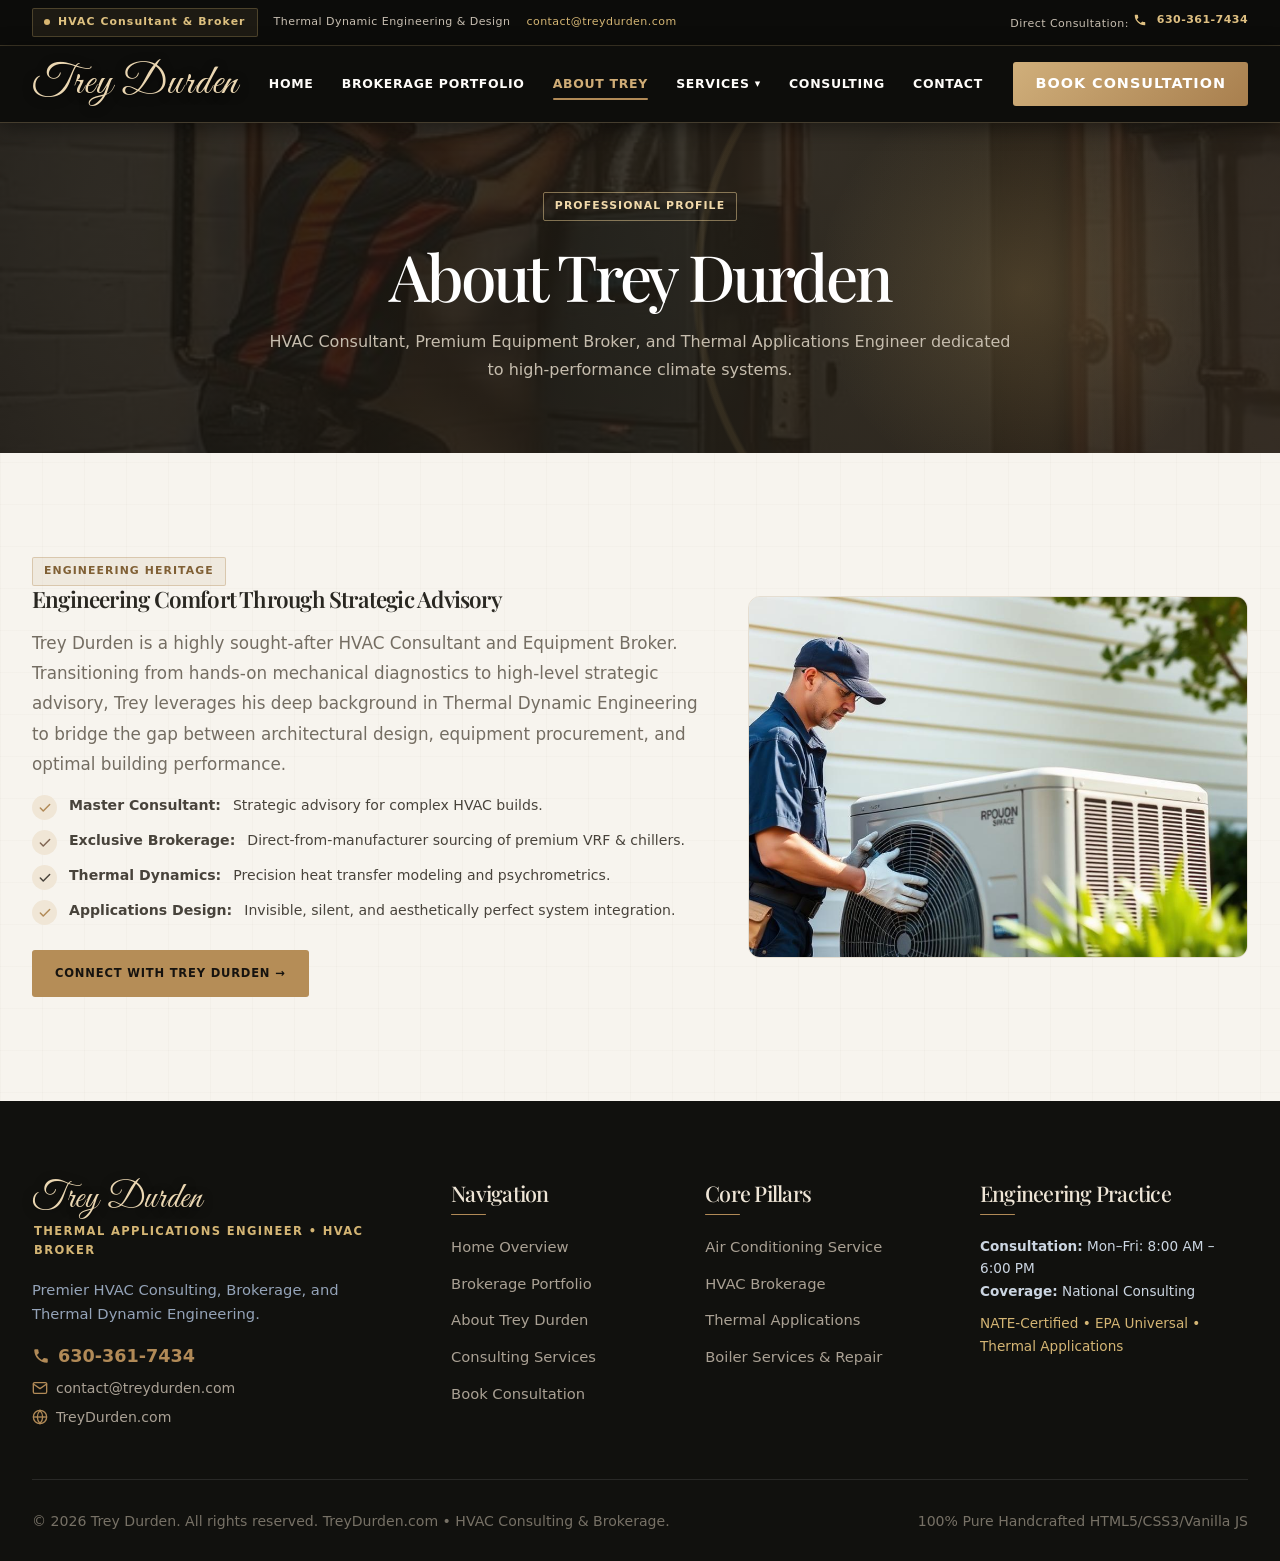
==== commit ddacc716: "feat: add SVG icon sprite system and new stylesheets across site pages" ====
--- a/about.html
+++ b/about.html
@@ -1,4 +1,4 @@
-<!DOCTYPE html>
+﻿<!DOCTYPE html>
 <html lang="en">
 <head>
   <meta charset="UTF-8">
@@ -8,7 +8,7 @@
     <link rel="preconnect" href="https://fonts.googleapis.com">
   <link rel="preconnect" href="https://fonts.gstatic.com" crossorigin>
   <link href="https://fonts.googleapis.com/css2?family=Alex+Brush&family=Allura&family=Cinzel:wght@500;600;700&family=Cormorant+Garamond:ital,wght@0,500;0,600;0,700;1,400;1,600&family=Dancing+Script:wght@600;700&family=Great+Vibes&family=Playfair+Display:ital,wght@0,600;0,700;1,600;1,700&display=swap" rel="stylesheet">
-  <link rel="stylesheet" href="css/style.css?v=8.33">
+  <link rel="stylesheet" href="css/style.css?v=8.43">
   <link rel="shortcut icon" href="images/favicon.svg" type="image/svg+xml">
 </head>
 <body>
@@ -49,7 +49,7 @@
 
         <!-- 24/7 Emergency Service Callout for Mobile Drawer -->
         <div class="mobile-nav-hotline">
-          <div class="mobile-hotline-badge"><span class="live-dot"></span> 24 Hours Emergency Service � No Service Call Fees</div>
+          <div class="mobile-hotline-badge"><span class="live-dot"></span> 24 Hours Emergency Service &bull; No Service Call Fees</div>
           <a href="tel:6303617434" class="mobile-hotline-btn"><svg class="svg-icon" style="width:16px;height:16px;"><use href="#icon-phone"></use></svg> Call 630-361-7434</a>
         </div>
 
@@ -60,18 +60,18 @@
         <!-- Desktop Services 3-Level Menu (C?p 1: Services -> C?p 2: 4 Tr? C?t -> C?p 3: Chi ti?t) -->
         <div class="nav-item-dropdown desktop-only-nav" id="servicesDropdown">
           <div class="nav-dropdown-trigger-row">
-            <a href="services.html" class="nav-main-link">Services <span class="dropdown-caret">?</span></a>
-          </div>
-
-          <!-- C?p 2: Danh s�ch 4 Tr? C?t G?n G�ng -->
+            <a href="services.html" class="nav-main-link">Services <span class="dropdown-caret">&#9662;</span></a>
+          </div>
+
+          <!-- Level 2: 4 Core Pillars -->
           <ul class="dropdown-menu nav-cascade-dropdown">
-            <!-- C?p 2.1: Air Conditioning Service -->
+            <!-- Level 2.1: Air Conditioning Service -->
             <li class="cascade-item">
               <a href="services.html#air-conditioning" class="cascade-link">
                 <span class="cascade-title"><svg class="svg-icon" style="width:14px;height:14px;margin-right:6px;"><use href="#icon-snowflake"></use></svg>Air Conditioning Service</span>
-                <span class="cascade-arrow">�</span>
+                <span class="cascade-arrow">&#8250;</span>
               </a>
-              <!-- C?p 3: Flyout chi ti?t -->
+              <!-- Level 3: Detail Flyout -->
               <div class="cascade-flyout">
                 <div class="cascade-flyout-header">
                   <span>Air Conditioning Practice</span>
@@ -93,13 +93,13 @@
               </div>
             </li>
 
-            <!-- C?p 2.2: HVAC Broker -->
+            <!-- Level 2.2: HVAC Broker -->
             <li class="cascade-item">
               <a href="services.html#hvac-broker" class="cascade-link">
                 <span class="cascade-title"><svg class="svg-icon" style="width:14px;height:14px;margin-right:6px;"><use href="#icon-tools"></use></svg>HVAC Broker</span>
-                <span class="cascade-arrow">�</span>
+                <span class="cascade-arrow">&#8250;</span>
               </a>
-              <!-- C?p 3: Flyout chi ti?t -->
+              <!-- Level 3: Detail Flyout -->
               <div class="cascade-flyout">
                 <div class="cascade-flyout-header">
                   <span>Direct HVAC Brokerage</span>
@@ -112,13 +112,13 @@
               </div>
             </li>
 
-            <!-- C?p 2.3: Thermal Application Engineering -->
+            <!-- Level 2.3: Thermal Application Engineering -->
             <li class="cascade-item">
               <a href="services.html#thermal-dynamic" class="cascade-link">
                 <span class="cascade-title"><svg class="svg-icon" style="width:14px;height:14px;margin-right:6px;"><use href="#icon-fire"></use></svg>Thermal Applications</span>
-                <span class="cascade-arrow">�</span>
+                <span class="cascade-arrow">&#8250;</span>
               </a>
-              <!-- C?p 3: Flyout chi ti?t -->
+              <!-- Level 3: Detail Flyout -->
               <div class="cascade-flyout">
                 <div class="cascade-flyout-header">
                   <span>Thermal Applications</span>
@@ -132,13 +132,13 @@
               </div>
             </li>
 
-            <!-- C?p 2.4: Boiler Services -->
+            <!-- Level 2.4: Boiler Services -->
             <li class="cascade-item">
               <a href="services.html#boiler-services" class="cascade-link">
                 <span class="cascade-title"><svg class="svg-icon" style="width:14px;height:14px;margin-right:6px;"><use href="#icon-gear"></use></svg>Boiler Services</span>
-                <span class="cascade-arrow">�</span>
+                <span class="cascade-arrow">&#8250;</span>
               </a>
-              <!-- C?p 3: Flyout chi ti?t -->
+              <!-- Level 3: Detail Flyout -->
               <div class="cascade-flyout">
                 <div class="cascade-flyout-header">
                   <span>Certified Boiler Practice</span>
@@ -243,7 +243,7 @@
   </section>
 
   <!-- Bio & Philosophy -->
-  <section class="section">
+  <section class="section about-profile-section">
     <div class="container">
       <div class="grid-2" style="align-items: center; gap: 40px;">
         <div>
@@ -283,13 +283,21 @@
               Thermal Applications Engineer &bull; HVAC Broker
             </p>
           </div>
-          </div>
           <p style="font-size: 0.92rem; margin-bottom: 15px; color: #94a3b8;">
             Premier HVAC Consulting, Brokerage, and Thermal Dynamic Engineering.
           </p>
-          <p style="color: var(--color-salmon); font-weight: 800; font-size: 1.1rem; display: flex; align-items: center; gap: 8px;"><svg class="svg-icon" style="width:18px;height:18px;"><use href="#icon-phone"></use></svg><a href="tel:6303617434" style="color: inherit; text-decoration: none;">630-361-7434</a></p>
-          <p style="color: var(--color-cyan); font-size: 0.88rem; margin-top: 6px; display: flex; align-items: center; gap: 8px;"><svg class="svg-icon" style="width:16px;height:16px;"><use href="#icon-mail"></use></svg><a href="mailto:contact@treydurden.com" style="color: inherit; text-decoration: none;">contact@treydurden.com</a></p>
-          <p style="color: #cbd5e1; font-size: 0.88rem; display: flex; align-items: center; gap: 8px; margin-top: 6px;"><svg class="svg-icon" style="width:16px;height:16px;"><use href="#icon-globe"></use></svg><span>TreyDurden.com</span></p>
+          <p style="font-weight: 800; font-size: 1.1rem; display: flex; align-items: center; gap: 8px;">
+            <svg class="svg-icon" style="width:18px;height:18px;color:var(--color-salmon);"><use href="#icon-phone"></use></svg>
+            <a href="tel:6303617434" style="color: var(--color-salmon); text-decoration: none;">630-361-7434</a>
+          </p>
+          <p style="font-size: 0.88rem; margin-top: 6px; display: flex; align-items: center; gap: 8px;">
+            <svg class="svg-icon" style="width:16px;height:16px;color:var(--color-salmon);"><use href="#icon-mail"></use></svg>
+            <a href="mailto:contact@treydurden.com" style="color: var(--color-text-light); text-decoration: none;">contact@treydurden.com</a>
+          </p>
+          <p style="font-size: 0.88rem; display: flex; align-items: center; gap: 8px; margin-top: 6px;">
+            <svg class="svg-icon" style="width:16px;height:16px;color:var(--color-salmon);"><use href="#icon-globe"></use></svg>
+            <span style="color: var(--color-text-light);">TreyDurden.com</span>
+          </p>
         </div>
 
         <div class="footer-col">
@@ -316,17 +324,17 @@
         <div class="footer-col">
           <h4>Engineering Practice</h4>
           <p style="font-size: 0.85rem; color: #cbd5e1; margin-bottom: 8px;">
-            <strong>Consultation:</strong> Mon�Fri: 8:00 AM � 6:00 PM<br>
+            <strong>Consultation:</strong> Mon&ndash;Fri: 8:00 AM &ndash; 6:00 PM<br>
             <strong>Coverage:</strong> National Consulting
           </p>
           <p style="color: var(--color-cyan); font-size: 0.85rem; margin-top: 10px;">
-            NATE-Certified � EPA Universal � Thermal Applications
+            NATE-Certified &bull; EPA Universal &bull; Thermal Applications
           </p>
         </div>
       </div>
 
       <div class="footer-bottom">
-        <p>&copy; 2026 Trey Durden. All rights reserved. TreyDurden.com � HVAC Consulting &amp; Brokerage.</p>
+        <p>&copy; 2026 Trey Durden. All rights reserved. TreyDurden.com &bull; HVAC Consulting &amp; Brokerage.</p>
         <p>100% Pure Handcrafted HTML5/CSS3/Vanilla JS</p>
       </div>
     </div>
--- a/css/style.css
+++ b/css/style.css
@@ -47,6 +47,7 @@
   --radius-lg: 16px;
   --radius-xl: 24px;
   --radius-pill: 9999px;
+  --max-width: 1560px;
 
   --shadow-sm: 0 9px 24px rgba(48, 39, 28, 0.06);
   --shadow-md: 0 18px 45px rgba(48, 39, 28, 0.09);
@@ -97,10 +98,25 @@
   display: block;
 }
 
+.svg-icon {
+  display: inline-block;
+  width: 1em;
+  height: 1em;
+  vertical-align: -0.125em;
+  flex-shrink: 0;
+}
+
 .container {
-  width: 92%;
-  max-width: 1260px;
-  margin: 0 auto;
+  width: 100%;
+  max-width: 1560px;
+  margin-inline: auto;
+  padding-inline: 32px;
+}
+
+/* Narrow variant for long-form text, FAQ, paragraphs */
+.container--narrow {
+  max-width: 1000px;
+  margin-inline: auto;
 }
 
 /* Typography & Creative Headings */
@@ -399,7 +415,10 @@
 }
 
 .dropdown-caret {
-  font-size: 0.65rem;
+  display: inline-block;
+  font-size: 0.68rem;
+  line-height: 1;
+  vertical-align: 0.05em;
   transition: transform 0.2s ease;
 }
 
@@ -821,11 +840,7 @@
   width: 28px;
   height: 28px;
   color: var(--color-salmon);
-  fill: currentColor;
   transition: var(--transition);
-}
-.card-icon-frame svg path[fill="none"] {
-  fill: none;
 }
 .feature-bento-card:hover .card-icon-frame svg {
   color: #ffffff;
@@ -1540,7 +1555,7 @@
   max-width: 700px;
 }
 
-.container { width: min(91%, 1280px); }
+/* container override — canonical definition is above */
 
 .text-gradient,
 .text-gradient-cyan {
@@ -1804,20 +1819,54 @@
 .neighborhood-btn.active, .neighborhood-btn:hover { background: #b28a56; color: #17140f; border-color: #b28a56; }
 
 .site-footer { padding: 80px 0 28px; background: #11110e; border: 0; }
-.footer-grid { gap: 45px; }
+.footer-grid {
+  display: grid;
+  grid-template-columns: 1.8fr 1fr 1.1fr 1.3fr;
+  gap: 48px;
+  margin-bottom: 50px;
+}
 .footer-col h4 { color: #eee5d6; font-family: var(--font-display); font-size: 1.35rem; font-weight: 500; }
 .footer-col h4::after { height: 1px; background: #b18a57; }
 .footer-links a { color: #aaa194; }
 .footer-links a:hover { color: #ddc188; padding-left: 3px; }
-.footer-bottom { color: #777166; }
+.footer-bottom {
+  color: #777166;
+}
+
 ::selection { background: #caa974; color: #18150f; }
 
 /* COMPREHENSIVE RESPONSIVE OPTIMIZATIONS ACROSS ALL DEVICES */
 
+/* Responsive container breakpoints */
+@media (min-width: 1600px) {
+  .container {
+    max-width: 1560px;
+    padding-inline: 32px;
+  }
+}
+
+@media (max-width: 1599px) and (min-width: 1280px) {
+  .container {
+    max-width: 100%;
+    padding-inline: 32px;
+  }
+}
+
+@media (max-width: 1279px) and (min-width: 768px) {
+  .container {
+    max-width: 100%;
+    padding-inline: 24px;
+  }
+}
+
+@media (max-width: 767px) {
+  .container {
+    max-width: 100%;
+    padding-inline: 16px;
+  }
+}
+
 @media (max-width: 1024px) {
-  .container {
-    width: 94%;
-  }
 
   .nav-menu {
     gap: 18px;
@@ -2912,6 +2961,7 @@
     border-left: 1px solid var(--line-strong);
     box-shadow: var(--shadow-lg);
     transition: right 0.3s cubic-bezier(0.4, 0, 0.2, 1);
+    visibility: hidden;
     display: flex;
     flex-direction: column;
     padding: 20px 16px 16px 16px;
@@ -2920,6 +2970,7 @@
   }
   .rockauto-drawer-open .rockauto-sidebar {
     right: 0;
+    visibility: visible;
   }
   .rockauto-drawer-backdrop {
     display: none;
@@ -4858,7 +4909,7 @@
   color: var(--color-text-main); font-family: var(--font-body);
 }
 .rockauto-part-search input::placeholder { color: var(--color-text-muted); }
-.rockauto-search-icon-left { position: absolute; left: 10px; color: var(--color-text-muted); pointer-events: none; }
+.rockauto-search-icon-left { position: absolute; left: 10px; color: var(--color-text-muted); pointer-events: none; width: 16px; height: 16px; }
 .rockauto-search-clear-btn {
   position: absolute; right: 8px; background: transparent; border: none;
   color: var(--color-text-muted); cursor: pointer; font-size: 1rem;
@@ -4947,7 +4998,7 @@
   --text-light: var(--color-text-main);
   --text-muted: var(--color-text-muted);
   --text-dim: var(--color-text-light);
-  --max-width: 1260px;
+  --max-width: 1560px;
   --gradient-cyan: linear-gradient(135deg, var(--color-salmon) 0%, var(--color-pink) 100%);
   --shadow-cyan: 0 4px 20px rgba(255, 77, 48, 0.2);
   --radius-full: 9999px;
@@ -5174,6 +5225,7 @@
     border-left: 1.5px solid var(--color-border) !important;
     box-shadow: -8px 0 30px rgba(7, 25, 51, 0.2) !important;
     transition: right 0.32s cubic-bezier(0.16, 1, 0.3, 1) !important;
+    visibility: hidden !important;
     display: flex !important;
     flex-direction: column !important;
     padding: 20px 16px 16px 16px !important;
@@ -5182,6 +5234,7 @@
   }
   body.rockauto-drawer-open .rockauto-sidebar {
     right: 0 !important;
+    visibility: visible !important;
   }
   .rockauto-drawer-backdrop {
     display: none;
@@ -5852,6 +5905,20 @@
     display: flex;
     align-items: center;
     gap: 8px;
+  }
+
+  .cascade-title .svg-icon {
+    width: 15px;
+    height: 15px;
+    color: var(--color-salmon);
+    flex-shrink: 0;
+    transition: color 0.2s ease, transform 0.2s ease;
+  }
+
+  .cascade-item:hover > .cascade-link .cascade-title .svg-icon,
+  .cascade-item:focus-within > .cascade-link .cascade-title .svg-icon,
+  .cascade-item.is-flyout-open > .cascade-link .cascade-title .svg-icon {
+    color: var(--color-white);
   }
 
   .cascade-arrow {
@@ -6013,180 +6080,18 @@
 }
 
 .wireframe-hero-container {
-  max-width: 680px;
-  margin: 0 auto;
-  padding: 0 16px;
   width: 100%;
-}
-
-/* Mobile Flat Flow: Ensure wireframe order is 100% strictly preserved */
-@media (max-width: 991.98px) {
-  .wireframe-hero-container {
-    display: flex;
-    flex-direction: column;
-    align-items: center;
-    text-align: center;
-  }
-
-  .hero-desktop-grid {
-    display: flex;
-    flex-direction: column;
-    align-items: center;
-    width: 100%;
-  }
-
-  .hero-col-left,
-  .hero-col-right {
-    display: contents;
-  }
-
-  .emergency-unified-card {
-    order: 1;
-    width: 100%;
-    max-width: 520px;
-    margin: 0 auto 24px;
-  }
-
-  .emergency-phone-card {
-    order: 2;
-    width: 100%;
-    max-width: 480px;
-    margin: 0 auto 22px;
-  }
-
-  .emergency-capsules-grid {
-    order: 3;
-    width: 100%;
-    max-width: 480px;
-    margin: 0 auto 24px;
-  }
-
-  .emergency-bio-card {
-    order: 4;
-    width: 100%;
-    max-width: 580px;
-    margin: 0 auto;
-  }
-}
-
-/* Desktop 2-Column Balanced Architecture (min-width: 992px) */
-@media (min-width: 992px) {
-  .wireframe-hero-section {
-    padding: 55px 0 70px;
-  }
-
-  .wireframe-hero-container {
-    max-width: 1220px;
-    padding: 0 24px;
-    display: block;
-  }
-
-  .hero-desktop-grid {
-    display: grid;
-    grid-template-columns: 1.05fr 0.95fr;
-    gap: 32px;
-    align-items: stretch;
-    width: 100%;
-  }
-
-  .hero-col-left {
-    display: flex;
-    flex-direction: column;
-    gap: 20px;
-    height: 100%;
-  }
-
-  .hero-col-right {
-    display: flex;
-    flex-direction: column;
-    gap: 20px;
-    height: 100%;
-  }
-
-  .emergency-unified-card {
-    max-width: 100%;
-    margin: 0;
-    padding: 24px 28px 24px;
-    border-radius: 22px;
-    flex: 1;
-    display: flex;
-    flex-direction: column;
-    justify-content: flex-start;
-  }
-
-  .emergency-checklist {
-    display: grid;
-    grid-template-columns: 1fr 1fr;
-    gap: 12px 20px;
-    width: 100%;
-    padding: 0 4px;
-  }
-
-  .emergency-bio-card {
-    max-width: 100%;
-    margin: 0;
-    text-align: left;
-    padding: 20px 24px;
-    border-radius: 16px;
-    border-left: 3px solid var(--color-salmon);
-    background: rgba(26, 21, 16, 0.75);
-  }
-
-  .emergency-bio-card .bio-card-title {
-    font-size: 1.05rem;
-    margin-bottom: 8px;
-    line-height: 1.35;
-  }
-
-  .emergency-bio-card .bio-card-desc {
-    font-size: 0.88rem;
-    line-height: 1.6;
-  }
-
-  .emergency-phone-card {
-    max-width: 100%;
-    margin: 0;
-  }
-
-  .btn-emergency-call-main {
-    padding: 16px 24px;
-    border-radius: 20px;
-    box-shadow: 0 10px 30px rgba(177, 138, 87, 0.45);
-  }
-
-  .emergency-capsules-grid {
-    display: grid;
-    grid-template-columns: 1fr 1fr;
-    gap: 16px;
-    width: 100%;
-    max-width: 100%;
-    margin: 0;
-    flex: 1;
-  }
-
-  .capsule-card {
-    padding: 18px 16px;
-    min-height: 104px;
-    border-radius: 18px;
-  }
-
-  .capsule-title {
-    font-size: 1.02rem;
-    margin-bottom: 6px;
-  }
-
-  .capsule-county {
-    font-size: 0.72rem;
-    line-height: 1.35;
-  }
+  max-width: 1560px;
+  margin-inline: auto;
+  padding-inline: 32px;
 }
 
 /* Base Styles for Hero Components */
 .emergency-unified-card {
   background: var(--bg-card-dark);
   border: 2px solid var(--color-salmon);
-  border-radius: 26px;
-  padding: 22px 24px 22px;
+  border-radius: 24px;
+  padding: 22px 24px 20px;
   box-shadow: 0 10px 35px rgba(0, 0, 0, 0.45), 0 0 25px rgba(177, 138, 87, 0.18);
   position: relative;
   text-align: left;
@@ -6199,8 +6104,8 @@
   flex-wrap: wrap;
   column-gap: 8px;
   row-gap: 4px;
-  margin-bottom: 18px;
-  padding-bottom: 15px;
+  margin-bottom: 16px;
+  padding-bottom: 14px;
   border-bottom: 1px solid rgba(177, 138, 87, 0.25);
   width: 100%;
   position: relative;
@@ -6345,8 +6250,8 @@
 }
 
 .phone-icon-circle {
-  width: 46px;
-  height: 46px;
+  width: 44px;
+  height: 44px;
   border-radius: 50%;
   background: rgba(22, 19, 15, 0.12);
   border: 1.5px solid rgba(22, 19, 15, 0.18);
@@ -6397,8 +6302,8 @@
 }
 
 .phone-action-circle {
-  width: 46px;
-  height: 46px;
+  width: 44px;
+  height: 44px;
   border-radius: 50%;
   background: rgba(22, 19, 15, 0.12);
   border: 1.5px solid rgba(22, 19, 15, 0.18);
@@ -6560,6 +6465,264 @@
   line-height: 1.65;
   color: var(--color-text-light);
   margin: 0;
+}
+
+/* Mobile Flat Flow: Ensure wireframe order is 100% strictly preserved */
+@media (max-width: 991.98px) {
+  .wireframe-hero-container {
+    display: flex;
+    flex-direction: column;
+    align-items: center;
+    text-align: center;
+    padding-inline: 16px;
+  }
+
+  .hero-desktop-grid {
+    display: flex;
+    flex-direction: column;
+    align-items: center;
+    width: 100%;
+  }
+
+  .hero-col-left,
+  .hero-col-right {
+    display: contents;
+  }
+
+  .emergency-unified-card {
+    order: 1;
+    width: 100%;
+    max-width: 520px;
+    margin: 0 auto 24px;
+  }
+
+  .emergency-phone-card {
+    order: 2;
+    width: 100%;
+    max-width: 480px;
+    margin: 0 auto 22px;
+  }
+
+  .emergency-capsules-grid {
+    order: 3;
+    width: 100%;
+    max-width: 480px;
+    margin: 0 auto 24px;
+  }
+
+  .emergency-bio-card {
+    order: 4;
+    width: 100%;
+    max-width: 580px;
+    margin: 0 auto;
+  }
+}
+
+/* Desktop 2-Column Balanced Architecture (min-width: 992px) - Tidy, Full-Height & Showcase Background Flame */
+@media (min-width: 992px) {
+  .wireframe-hero-section {
+    padding: 60px 0;
+    min-height: 580px;
+    display: flex;
+    align-items: center;
+    justify-content: center;
+    background-color: #070504;
+    background-image: 
+      /* Subtle top/bottom edge fade so navbar & border blend seamlessly */
+      linear-gradient(180deg, rgba(7, 5, 4, 0.40) 0%, rgba(7, 5, 4, 0.08) 25%, rgba(7, 5, 4, 0.12) 75%, rgba(7, 5, 4, 0.60) 100%),
+      /* Soft center vignette - keeps the burner & rising flame 100% bright & vivid */
+      radial-gradient(ellipse 70% 65% at 50% 50%, rgba(0, 0, 0, 0) 30%, rgba(7, 5, 4, 0.45) 100%),
+      url('../images/heating-flame.webp');
+    background-position: center center, center center, center center;
+    background-size: cover, cover, cover;
+    background-repeat: no-repeat;
+  }
+
+  .wireframe-hero-container {
+    width: 100%;
+    max-width: 1560px;
+    padding-inline: 32px;
+    display: flex;
+    justify-content: center;
+    align-items: center;
+  }
+
+  /* Flanked layout: cards on Left & Right, opening up the CENTER (~480px) to showcase the flame */
+  .hero-desktop-grid {
+    display: flex;
+    justify-content: space-between;
+    align-items: center; /* Vertically center both columns */
+    width: 100%;
+    max-width: 1320px;
+    margin-inline: auto;
+    gap: clamp(28px, 4vw, 64px);
+  }
+
+  /* Left Column: Compact width, snug padding, 0 wasted space ("Gọn") */
+  .hero-col-left {
+    flex: 0 1 420px;
+    min-width: 340px;
+    display: flex;
+    flex-direction: column;
+    justify-content: center;
+    gap: 14px;
+  }
+
+  .emergency-unified-card {
+    max-width: 100%;
+    margin: 0;
+    padding: 20px 22px 18px;
+    border-radius: 20px;
+    /* Translucent frosted glass so flame and burner glow shine through */
+    background: rgba(14, 11, 9, 0.48);
+    backdrop-filter: blur(12px);
+    -webkit-backdrop-filter: blur(12px);
+    border: 1.5px solid rgba(212, 181, 116, 0.32);
+    box-shadow: 0 10px 30px rgba(0, 0, 0, 0.45), 0 0 20px rgba(177, 138, 87, 0.12);
+    display: flex;
+    flex-direction: column;
+    justify-content: flex-start;
+  }
+
+  .offer-header-row {
+    margin-bottom: 14px;
+    padding-bottom: 12px;
+    border-bottom: 1px solid rgba(212, 181, 116, 0.25);
+  }
+
+  /* 8-Item Checklist: Single column preserving vertical height and snug horizontal fit */
+  .emergency-checklist {
+    display: flex !important;
+    flex-direction: column !important;
+    gap: 8px !important;
+    width: 100%;
+    padding: 0 4px;
+  }
+
+  .checklist-item {
+    font-size: 0.91rem;
+    font-weight: 650;
+    line-height: 1.35;
+    color: #ffffff;
+    text-shadow: 0 1px 3px rgba(0, 0, 0, 0.6);
+  }
+
+  /* Sleek, Compact Bio Card with matching frosted glass */
+  .emergency-bio-card {
+    max-width: 100%;
+    margin: 0;
+    text-align: left;
+    padding: 14px 18px;
+    border-radius: 14px;
+    border: 1.5px solid rgba(212, 181, 116, 0.28);
+    border-left: 3.5px solid var(--color-salmon);
+    background: rgba(14, 11, 9, 0.48);
+    backdrop-filter: blur(12px);
+    -webkit-backdrop-filter: blur(12px);
+    box-shadow: 0 6px 20px rgba(0, 0, 0, 0.35);
+  }
+
+  .emergency-bio-card .bio-card-title {
+    font-size: 0.94rem;
+    font-weight: 750;
+    margin-bottom: 4px;
+    line-height: 1.35;
+    color: #ffffff;
+    text-shadow: 0 1px 3px rgba(0, 0, 0, 0.6);
+  }
+
+  .emergency-bio-card .bio-card-desc {
+    font-size: 0.82rem;
+    line-height: 1.55;
+    color: #ded6cb;
+    margin: 0;
+    text-shadow: 0 1px 2px rgba(0, 0, 0, 0.5);
+  }
+
+  /* Right Column: Vertically centered, perfectly balanced proportions */
+  .hero-col-right {
+    flex: 0 1 420px;
+    min-width: 330px;
+    display: flex;
+    flex-direction: column;
+    justify-content: center;
+    gap: 14px;
+  }
+
+  .emergency-phone-card {
+    max-width: 100%;
+    margin: 0;
+  }
+
+  .btn-emergency-call-main {
+    padding: 12px 18px;
+    border-radius: var(--radius-pill);
+    box-shadow: 0 8px 24px rgba(177, 138, 87, 0.35);
+  }
+
+  .phone-icon-circle {
+    width: 38px;
+    height: 38px;
+  }
+
+  .phone-card-icon {
+    width: 19px;
+    height: 19px;
+  }
+
+  .phone-call-badge {
+    font-size: 0.66rem;
+    letter-spacing: 0.08em;
+  }
+
+  .phone-card-number {
+    font-size: 1.55rem;
+    font-weight: 900;
+    line-height: 1.1;
+  }
+
+  .phone-action-circle {
+    width: 38px;
+    height: 38px;
+  }
+
+  /* Sleek, Proportionate 4 Frosted Glass Capsules on Desktop */
+  .emergency-capsules-grid {
+    display: flex !important;
+    flex-direction: column !important;
+    gap: 11px;
+    width: 100%;
+    max-width: 100%;
+    margin: 0;
+  }
+
+  .capsule-card {
+    padding: 11px 20px;
+    min-height: 66px;
+    border-radius: var(--radius-pill);
+    backdrop-filter: blur(10px);
+    -webkit-backdrop-filter: blur(10px);
+    display: flex;
+    flex-direction: column;
+    align-items: center;
+    justify-content: center;
+    text-align: center;
+  }
+
+  .capsule-title {
+    font-size: 0.96rem;
+    font-weight: 750;
+    margin-bottom: 2px;
+    line-height: 1.25;
+    text-shadow: 0 1px 3px rgba(0, 0, 0, 0.5);
+  }
+
+  .capsule-county {
+    font-size: 0.70rem;
+    color: #cbd5e1;
+    line-height: 1.25;
+    margin-top: 0;
+  }
 }
 
 /* =========================================================================
@@ -6600,8 +6763,8 @@
 }
 
 .directory-accordion-tree {
-  max-width: 740px;
-  margin: 0 auto;
+  max-width: 1000px;
+  margin-inline: auto;
   display: flex;
   flex-direction: column;
   gap: 10px;
@@ -6823,7 +6986,7 @@
 
 /* Luxury Manufacturer Trust Bar (Option 1 Redesign) */
 .brand-trust-container {
-  max-width: 960px;
+  max-width: 100%;
   margin: 0 auto 50px;
   background: rgba(255, 255, 255, 0.94);
   border: 1px solid var(--color-border);
@@ -7027,15 +7190,20 @@
 
 .partners-network-grid {
   display: grid;
-  grid-template-columns: repeat(2, 1fr);
-  gap: 20px;
+  grid-template-columns: repeat(3, 1fr);
+  gap: 24px;
   margin-top: 40px;
-  max-width: 1040px;
-  margin-left: auto;
-  margin-right: auto;
-}
-
-@media (max-width: 768px) {
+  max-width: 100%;
+}
+
+@media (max-width: 991.98px) {
+  .partners-network-grid {
+    grid-template-columns: repeat(2, 1fr);
+    gap: 20px;
+  }
+}
+
+@media (max-width: 640px) {
   .partners-network-grid {
     grid-template-columns: 1fr;
     gap: 16px;
@@ -7205,4 +7373,185 @@
   transition: var(--transition);
 }
 
-
+/* Catalog Welcome & Empty State - Luxury UI */
+.catalog-empty-state-card {
+  text-align: center;
+  background: #ffffff;
+  border-radius: 12px;
+  border: 1px solid rgba(177, 138, 87, 0.28);
+  box-shadow: 0 8px 28px rgba(48, 39, 28, 0.06);
+  margin-top: 18px;
+  overflow: hidden;
+}
+
+.catalog-welcome-state {
+  padding: 42px 24px;
+  text-align: center;
+  max-width: 680px;
+  margin: 0 auto;
+}
+
+.welcome-icon-badge {
+  width: 56px;
+  height: 56px;
+  border-radius: 50%;
+  background: rgba(177, 138, 87, 0.12);
+  color: var(--color-salmon);
+  display: inline-flex;
+  align-items: center;
+  justify-content: center;
+  margin-bottom: 18px;
+  border: 1.5px solid rgba(177, 138, 87, 0.28);
+  box-shadow: 0 4px 12px rgba(177, 138, 87, 0.12);
+}
+
+.welcome-title {
+  color: #241e17 !important;
+  font-family: var(--font-display, Georgia, serif);
+  font-size: clamp(1.45rem, 2.6vw, 1.85rem) !important;
+  font-weight: 750 !important;
+  margin-bottom: 12px !important;
+  letter-spacing: -0.02em;
+  line-height: 1.25;
+}
+
+.welcome-desc {
+  color: #716656 !important;
+  font-size: 0.95rem !important;
+  line-height: 1.6 !important;
+  max-width: 520px;
+  margin: 0 auto 26px !important;
+}
+
+.welcome-categories-grid {
+  display: flex;
+  flex-wrap: wrap;
+  gap: 10px;
+  justify-content: center;
+  max-width: 640px;
+  margin: 0 auto 20px;
+}
+
+.welcome-cat-btn {
+  display: inline-flex;
+  align-items: center;
+  gap: 8px;
+  padding: 10px 18px;
+  border-radius: 9999px;
+  background: #fffdfa;
+  border: 1.5px solid rgba(177, 138, 87, 0.32);
+  color: #3b2e1e;
+  font-size: 0.88rem;
+  font-weight: 750;
+  cursor: pointer;
+  transition: all 0.22s cubic-bezier(0.16, 1, 0.3, 1);
+  box-shadow: 0 2px 6px rgba(48, 39, 28, 0.04);
+  font-family: inherit;
+}
+
+.welcome-cat-btn svg {
+  color: var(--color-salmon);
+  transition: color 0.2s ease;
+  flex-shrink: 0;
+}
+
+.welcome-cat-btn:hover {
+  background: var(--color-salmon);
+  border-color: var(--color-salmon);
+  color: #ffffff;
+  transform: translateY(-2px);
+  box-shadow: 0 8px 20px rgba(177, 138, 87, 0.25);
+}
+
+.welcome-cat-btn:hover svg {
+  color: #ffffff;
+}
+
+.welcome-browse-all {
+  margin-top: 14px;
+}
+
+.welcome-all-btn {
+  background: transparent;
+  border: none;
+  color: var(--color-salmon);
+  font-size: 0.92rem;
+  font-weight: 750;
+  cursor: pointer;
+  padding: 8px 16px;
+  border-radius: 6px;
+  transition: all 0.2s ease;
+  font-family: inherit;
+  text-decoration: underline;
+  text-underline-offset: 4px;
+}
+
+.welcome-all-btn:hover {
+  color: #1a1612;
+  text-decoration-color: #1a1612;
+}
+
+@media (max-width: 600px) {
+  .catalog-welcome-state {
+    padding: 32px 16px;
+  }
+  .welcome-categories-grid {
+    flex-direction: column;
+    width: 100%;
+    gap: 8px;
+  }
+  .welcome-cat-btn {
+    width: 100%;
+    justify-content: center;
+    padding: 12px 16px;
+    font-size: 0.92rem;
+  }
+}
+
+/* ===================================================
+   DESKTOP GRID LAYOUT - FULL CONTAINER WIDTH
+   All sections use the full container width (1560px max).
+   Column ratios are tuned so content is balanced, not bloated.
+   =================================================== */
+@media (min-width: 1200px) {
+
+  /* ---- Partners Network Grid (index.html) ---- */
+  .partners-network-grid {
+    grid-template-columns: repeat(3, 1fr) !important;
+    gap: 28px !important;
+  }
+
+  /* ---- Featured 3-Card Showcase (index.html) ---- */
+  .showcase-product-grid {
+    grid-template-columns: repeat(3, 1fr) !important;
+    gap: 32px !important;
+  }
+
+  /* ---- 3-Column Bento / Service Cards (generic) ---- */
+  .section > .container > .grid-3 {
+    gap: 32px;
+  }
+
+  /* ---- Equipment Studio Grid (products.html) ---- */
+  .studio-grid {
+    grid-template-columns: 1.1fr 0.9fr !important;
+    gap: 60px !important;
+    align-items: center !important;
+  }
+
+  /* ---- 2-Column Section Grids (About bio, Contact form) ---- */
+  .section > .container > .grid-2,
+  .about-profile-section .grid-2 {
+    grid-template-columns: 1.15fr 0.85fr;
+    gap: 64px;
+    align-items: center;
+  }
+
+  /* ---- Contact Channels Grid ---- */
+  .contact-channels-section .grid-2 {
+    grid-template-columns: 1fr 0.75fr;
+    gap: 64px;
+    align-items: flex-start;
+  }
+}
+
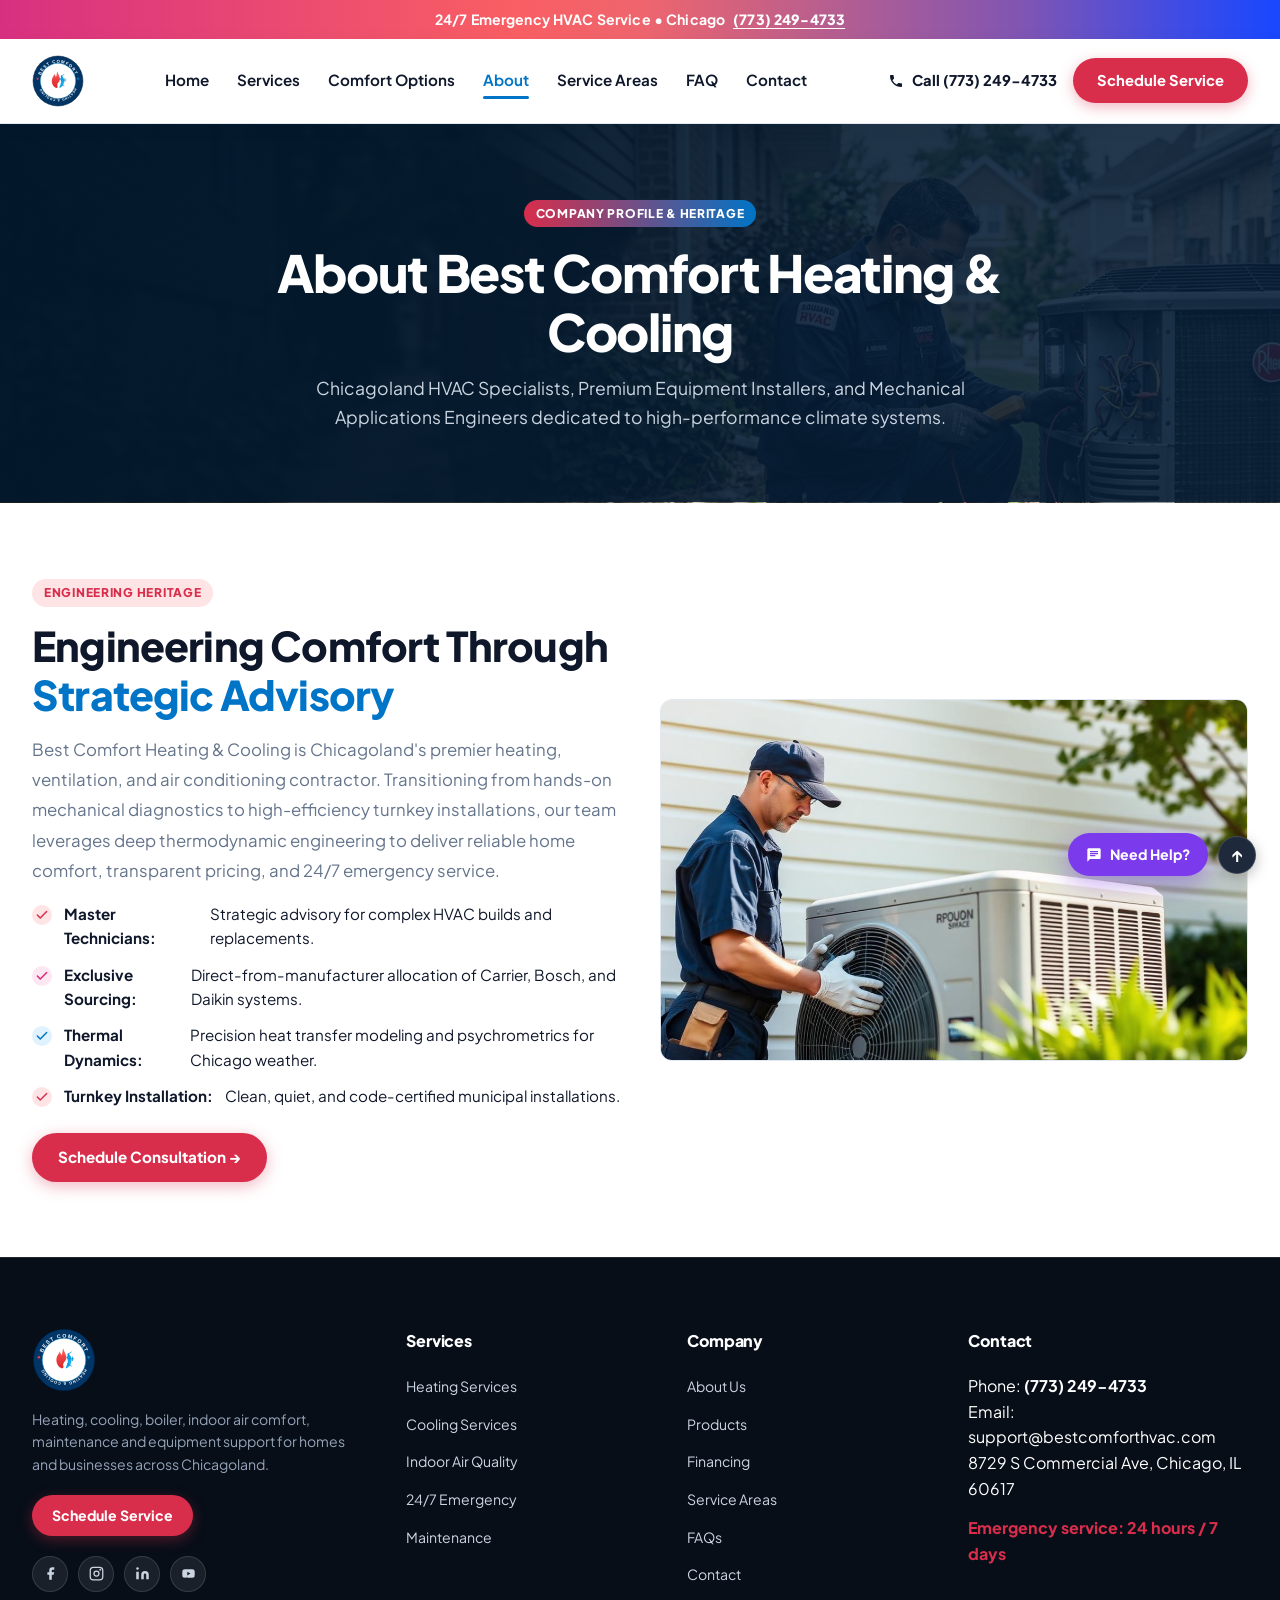
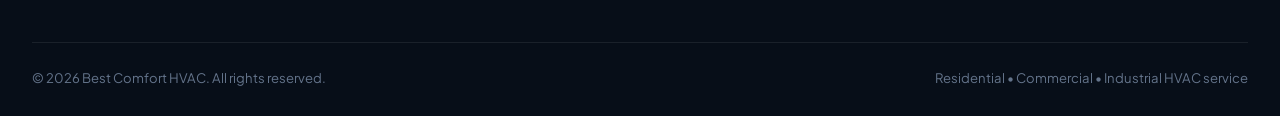
==== commit 21b72c2b: "feat: add core layout stylesheets and update version tags across HTML pages" ====
--- a/about.html
+++ b/about.html
@@ -1,244 +1,95 @@
-﻿<!DOCTYPE html>
+<!DOCTYPE html>
 <html lang="en">
 <head>
   <meta charset="UTF-8">
   <meta name="viewport" content="width=device-width, initial-scale=1.0">
-  <title>About Trey Durden | HVAC Consultant & Broker</title>
-  <meta name="description" content="Biography and professional background of Trey Durden, HVAC Consultant, Broker, and Thermal Applications Engineer.">
-    <link rel="preconnect" href="https://fonts.googleapis.com">
+  <title>About Best Comfort | Chicago Heating &amp; Air Conditioning Experts</title>
+  <meta name="description" content="Learn about Best Comfort Heating &amp; Cooling - Chicago's trusted HVAC company providing 24/7 heating, cooling and emergency repair services.">
+  <link rel="preconnect" href="https://fonts.googleapis.com">
   <link rel="preconnect" href="https://fonts.gstatic.com" crossorigin>
-  <link href="https://fonts.googleapis.com/css2?family=Alex+Brush&family=Allura&family=Cinzel:wght@500;600;700&family=Cormorant+Garamond:ital,wght@0,500;0,600;0,700;1,400;1,600&family=Dancing+Script:wght@600;700&family=Great+Vibes&family=Playfair+Display:ital,wght@0,600;0,700;1,600;1,700&display=swap" rel="stylesheet">
-  <link rel="stylesheet" href="css/style.css?v=8.43">
-  <link rel="shortcut icon" href="images/favicon.svg" type="image/svg+xml">
+  <link href="https://fonts.googleapis.com/css2?family=Plus+Jakarta+Sans:wght@400;500;600;700;800;900&family=Alex+Brush&family=Great+Vibes&display=swap" rel="stylesheet">
+  <link rel="stylesheet" href="css/style.css?v=10.4">
+  <link rel="shortcut icon" href="images/best-comfort-logo.svg" type="image/svg+xml">
 </head>
 <body>
 
-  <!-- Top Announcement Bar -->
-  <div class="top-announcement">
-    <div class="container">
-      <div class="top-left-badges">
-        <span class="badge-live"><span class="live-dot"></span> HVAC Consultant &amp; Broker</span>
-        <span>Thermal Dynamic Engineering &amp; Design</span>
-        <span style="color: var(--color-cyan);">contact@treydurden.com</span>
-      </div>
-      <div class="top-right-contact">
-        <span>Direct Consultation:</span>
-        <a href="tel:6303617434" class="top-phone-link"><svg class="svg-icon" style="width:14px;height:14px;margin-right:4px;"><use href="#icon-phone"></use></svg>630-361-7434</a>
-      </div>
+  <!-- =========================================================================
+       1. TOP ANNOUNCEMENT / EMERGENCY BAR (Coral Red Banner)
+       ========================================================================= -->
+  <div class="bc-top-bar">
+    <div class="container">
+      <span class="bc-top-bar-content">
+        24/7 Emergency HVAC Service &bull; Chicago <a href="tel:7732494733" class="bc-top-phone-link">(773) 249-4733</a>
+      </span>
     </div>
   </div>
 
-  <!-- Header Navigation -->
-  <header class="site-header">
-    <div class="container">
-      <div class="brand-logo-group">
-        <a href="index.html" class="brand-logo" aria-label="Trey Durden Home">
-          <span class="brand-script-name">Trey Durden</span>
+  <!-- =========================================================================
+       2. HEADER / NAVIGATION (Crisp Pure White)
+       ========================================================================= -->
+  <header class="bc-header">
+    <div class="container bc-header-container">
+      
+      <!-- Brand Logo -->
+      <a href="index.html" class="bc-brand-logo" aria-label="Best Comfort Heating &amp; Cooling Home">
+        <img src="images/best-comfort-logo.svg" alt="Best Comfort Heating &amp; Cooling Logo" width="52" height="52">
+      </a>
+
+      <!-- Desktop Nav Menu -->
+      <nav class="bc-nav-menu">
+        <a href="index.html" class="bc-nav-link">Home</a>
+        <a href="services.html" class="bc-nav-link">Services</a>
+        <a href="products.html" class="bc-nav-link">Comfort Options</a>
+        <a href="about.html" class="bc-nav-link active">About</a>
+        <a href="services.html#service-areas" class="bc-nav-link">Service Areas</a>
+        <a href="about.html#faq" class="bc-nav-link">FAQ</a>
+        <a href="contact.html" class="bc-nav-link">Contact</a>
+      </nav>
+
+      <!-- Header Actions -->
+      <div class="bc-header-actions">
+        <a href="tel:7732494733" class="bc-header-phone">
+          <svg class="bc-header-phone-icon" viewBox="0 0 24 24"><path d="M6.62 10.79a15.05 15.05 0 006.59 6.59l2.2-2.2a1 1 0 011.02-.24c1.12.37 2.33.57 3.57.57a1 1 0 011 1V20a1 1 0 01-1 1A17 17 0 013 4a1 1 0 011-1h3.5a1 1 0 011 1c0 1.25.2 2.45.57 3.57a1 1 0 01-.24 1.02l-2.21 2.2z"/></svg>
+          <span>Call (773) 249-4733</span>
         </a>
-        <a href="tel:6303617434" class="header-phone-clean" aria-label="Call Trey Durden at 630-361-7434">
-          <svg class="header-phone-icon" viewBox="0 0 24 24"><use href="#icon-phone"></use></svg>
-          <span>630-361-7434</span>
-        </a>
-      </div>
-
-      <nav class="nav-menu" id="navMenu">
-        <div class="mobile-nav-top-bar">
-          <span class="mobile-nav-heading">TREY DURDEN MENU</span>
-          <button type="button" class="mobile-nav-close" id="mobileNavClose" aria-label="Close Menu">&times;</button>
-        </div>
-
-        <!-- 24/7 Emergency Service Callout for Mobile Drawer -->
-        <div class="mobile-nav-hotline">
-          <div class="mobile-hotline-badge"><span class="live-dot"></span> 24 Hours Emergency Service &bull; No Service Call Fees</div>
-          <a href="tel:6303617434" class="mobile-hotline-btn"><svg class="svg-icon" style="width:16px;height:16px;"><use href="#icon-phone"></use></svg> Call 630-361-7434</a>
-        </div>
-
+        <a href="contact.html" class="bc-btn-schedule">Schedule Service</a>
+        <button class="bc-mobile-toggle" id="bcMobileToggle" aria-label="Toggle Navigation">
+          <svg width="24" height="24" viewBox="0 0 24 24" fill="none" stroke="currentColor" stroke-width="2"><line x1="3" y1="12" x2="21" y2="12"></line><line x1="3" y1="6" x2="21" y2="6"></line><line x1="3" y1="18" x2="21" y2="18"></line></svg>
+        </button>
+      </div>
+
+    </div>
+  </header>
+
+  <!-- Mobile Drawer Menu -->
+  <div class="bc-mobile-drawer" id="bcMobileDrawer">
+    <div class="bc-drawer-content">
+      <div class="bc-drawer-header">
+        <img src="images/best-comfort-logo.svg" alt="Best Comfort Heating &amp; Cooling" height="42">
+        <button class="bc-drawer-close" id="bcMobileClose">&times;</button>
+      </div>
+      <div class="bc-drawer-links">
         <a href="index.html">Home</a>
-        <a href="products.html">Brokerage Portfolio</a>
-        <a href="about.html" class="active">About Trey</a>
-
-        <!-- Desktop Services 3-Level Menu (C?p 1: Services -> C?p 2: 4 Tr? C?t -> C?p 3: Chi ti?t) -->
-        <div class="nav-item-dropdown desktop-only-nav" id="servicesDropdown">
-          <div class="nav-dropdown-trigger-row">
-            <a href="services.html" class="nav-main-link">Services <span class="dropdown-caret">&#9662;</span></a>
-          </div>
-
-          <!-- Level 2: 4 Core Pillars -->
-          <ul class="dropdown-menu nav-cascade-dropdown">
-            <!-- Level 2.1: Air Conditioning Service -->
-            <li class="cascade-item">
-              <a href="services.html#air-conditioning" class="cascade-link">
-                <span class="cascade-title"><svg class="svg-icon" style="width:14px;height:14px;margin-right:6px;"><use href="#icon-snowflake"></use></svg>Air Conditioning Service</span>
-                <span class="cascade-arrow">&#8250;</span>
-              </a>
-              <!-- Level 3: Detail Flyout -->
-              <div class="cascade-flyout">
-                <div class="cascade-flyout-header">
-                  <span>Air Conditioning Practice</span>
-                </div>
-                <div class="cascade-tier-label">Residential AC</div>
-                <ul class="cascade-sub-list">
-                  <li><a href="services.html#residential-ac-repair">~Residential Air Conditioning Repair</a></li>
-                  <li><a href="services.html#residential-ac-service">~Residential Air Conditioning Service</a></li>
-                  <li><a href="services.html#residential-ac-installation">~Residential Air Conditioning Installation</a></li>
-                  <li><a href="services.html#residential-ac-inspections">~Residential HVAC Reports and Inspections</a></li>
-                </ul>
-                <div class="cascade-tier-label">Commercial AC</div>
-                <ul class="cascade-sub-list">
-                  <li><a href="services.html#commercial-ac-repair">~Commercial Air Conditioning Repair</a></li>
-                  <li><a href="services.html#commercial-ac-service">~Commercial Air Conditioning Service</a></li>
-                  <li><a href="services.html#commercial-ac-installation">~Commercial Air Conditioning Installation</a></li>
-                  <li><a href="services.html#commercial-ac-inspections">~Commercial HVAC Reports and Inspections</a></li>
-                </ul>
-              </div>
-            </li>
-
-            <!-- Level 2.2: HVAC Broker -->
-            <li class="cascade-item">
-              <a href="services.html#hvac-broker" class="cascade-link">
-                <span class="cascade-title"><svg class="svg-icon" style="width:14px;height:14px;margin-right:6px;"><use href="#icon-tools"></use></svg>HVAC Broker</span>
-                <span class="cascade-arrow">&#8250;</span>
-              </a>
-              <!-- Level 3: Detail Flyout -->
-              <div class="cascade-flyout">
-                <div class="cascade-flyout-header">
-                  <span>Direct HVAC Brokerage</span>
-                </div>
-                <div class="cascade-tier-label">Estimates &amp; Procurement</div>
-                <ul class="cascade-sub-list">
-                  <li><a href="services.html#residential-broker">~Residential Estimates Broker</a></li>
-                  <li><a href="services.html#commercial-broker">~Commercial Estimates Broker</a></li>
-                </ul>
-              </div>
-            </li>
-
-            <!-- Level 2.3: Thermal Application Engineering -->
-            <li class="cascade-item">
-              <a href="services.html#thermal-dynamic" class="cascade-link">
-                <span class="cascade-title"><svg class="svg-icon" style="width:14px;height:14px;margin-right:6px;"><use href="#icon-fire"></use></svg>Thermal Applications</span>
-                <span class="cascade-arrow">&#8250;</span>
-              </a>
-              <!-- Level 3: Detail Flyout -->
-              <div class="cascade-flyout">
-                <div class="cascade-flyout-header">
-                  <span>Thermal Applications</span>
-                </div>
-                <div class="cascade-tier-label">Practice Scope</div>
-                <ul class="cascade-sub-list">
-                  <li><a href="services.html#residential-concerns">~Residential Concerns</a></li>
-                  <li><a href="services.html#commercial-concerns">~Commercial Concerns</a></li>
-                  <li><a href="services.html#industrial-concerns">~Industrial Concerns</a></li>
-                </ul>
-              </div>
-            </li>
-
-            <!-- Level 2.4: Boiler Services -->
-            <li class="cascade-item">
-              <a href="services.html#boiler-services" class="cascade-link">
-                <span class="cascade-title"><svg class="svg-icon" style="width:14px;height:14px;margin-right:6px;"><use href="#icon-gear"></use></svg>Boiler Services</span>
-                <span class="cascade-arrow">&#8250;</span>
-              </a>
-              <!-- Level 3: Detail Flyout -->
-              <div class="cascade-flyout">
-                <div class="cascade-flyout-header">
-                  <span>Certified Boiler Practice</span>
-                </div>
-                <div class="cascade-tier-label">Master Engineering</div>
-                <ul class="cascade-sub-list">
-                  <li><a href="services.html#boiler-consulting">~Boiler Consulting</a></li>
-                  <li><a href="services.html#boiler-inspections">~Boiler Inspections and Reports</a></li>
-                  <li><a href="services.html#boiler-repair">~Boiler Service and Repair</a></li>
-                  <li><a href="services.html#boiler-installation">~Boiler Installation</a></li>
-                </ul>
-              </div>
-            </li>
-          </ul>
-        </div>
-
-        <!-- Mobile Categories Accordion (Directly inside Hamburger Drawer on Mobile) -->
-        <div class="mobile-only-categories">
-          <!-- 1. Air Conditioning Service -->
-          <div class="menu-cat-block is-open">
-            <button type="button" class="menu-cat-btn" aria-expanded="true">
-              <span>Air Conditioning Service</span>
-              <span class="menu-cat-arrow">?</span>
-            </button>
-            <div class="menu-cat-dropdown">
-              <div class="menu-tier-heading">Residential AC</div>
-              <a href="services.html#residential-ac-repair" class="menu-item-link">~Residential Air Conditioning Repair</a>
-              <a href="services.html#residential-ac-service" class="menu-item-link">~Residential Air Conditioning Service</a>
-              <a href="services.html#residential-ac-installation" class="menu-item-link">~Residential Air Conditioning Installation</a>
-              <a href="services.html#residential-ac-inspections" class="menu-item-link">~Residential HVAC Reports and Inspections</a>
-              <div class="menu-tier-heading">Commercial AC</div>
-              <a href="services.html#commercial-ac-repair" class="menu-item-link">~Commercial Air Conditioning Repair</a>
-              <a href="services.html#commercial-ac-service" class="menu-item-link">~Commercial Air Conditioning Service</a>
-              <a href="services.html#commercial-ac-installation" class="menu-item-link">~Commercial Air Conditioning Installation</a>
-              <a href="services.html#commercial-ac-inspections" class="menu-item-link">~Commercial HVAC Reports and Inspections</a>
-            </div>
-          </div>
-
-          <!-- 2. HVAC Broker -->
-          <div class="menu-cat-block">
-            <button type="button" class="menu-cat-btn" aria-expanded="false">
-              <span>HVAC Broker</span>
-              <span class="menu-cat-arrow">?</span>
-            </button>
-            <div class="menu-cat-dropdown">
-              <a href="services.html#residential-broker" class="menu-item-link">~Residential Estimates Broker</a>
-              <a href="services.html#commercial-broker" class="menu-item-link">~Commercial Estimates Broker</a>
-            </div>
-          </div>
-
-          <!-- 3. Thermal Application Engineering -->
-          <div class="menu-cat-block">
-            <button type="button" class="menu-cat-btn" aria-expanded="false">
-              <span>Thermal Application Engineering</span>
-              <span class="menu-cat-arrow">?</span>
-            </button>
-            <div class="menu-cat-dropdown">
-              <a href="services.html#residential-concerns" class="menu-item-link">~Residential Concerns</a>
-              <a href="services.html#commercial-concerns" class="menu-item-link">~Commercial Concerns</a>
-              <a href="services.html#industrial-concerns" class="menu-item-link">~Industrial Concerns</a>
-            </div>
-          </div>
-
-          <!-- 4. Boiler Services -->
-          <div class="menu-cat-block">
-            <button type="button" class="menu-cat-btn" aria-expanded="false">
-              <span>Boiler Services</span>
-              <span class="menu-cat-arrow">?</span>
-            </button>
-            <div class="menu-cat-dropdown">
-              <a href="services.html#boiler-consulting" class="menu-item-link">~Boiler Consulting</a>
-              <a href="services.html#boiler-inspections" class="menu-item-link">~Boiler Inspections and Reports</a>
-              <a href="services.html#boiler-repair" class="menu-item-link">~Boiler Service and Repair</a>
-              <a href="services.html#boiler-installation" class="menu-item-link">~Boiler Installation</a>
-            </div>
-          </div>
-        </div>
-
-        <a href="services.html#consulting" class="nav-main-link">Consulting</a>
-        <a href="contact.html" class="nav-main-link">Contact</a>
-
-        <div class="mobile-nav-footer-cta">
-          <a href="tel:6303617434" class="btn btn-hero-call" style="width: 100%; justify-content: center;"><svg class="svg-icon" style="width:14px;height:14px;margin-right:6px;"><use href="#icon-phone"></use></svg>Call 630-361-7434</a>
-          <a href="contact.html" class="btn btn-primary" style="width: 100%; justify-content: center;">Book Consultation</a>
-        </div>
-      </nav>
-
-      <div class="header-right">
-        <a href="contact.html" class="btn btn-primary" style="padding: 10px 22px; font-size: 0.9rem;">Book Consultation</a>
-        <button class="mobile-nav-toggle" id="mobileNavToggle" aria-label="Toggle Navigation"><svg class="svg-icon" style="width:20px;height:20px;" viewBox="0 0 24 24" fill="none" stroke="currentColor" stroke-width="2" stroke-linecap="round"><line x1="3" y1="12" x2="21" y2="12"></line><line x1="3" y1="6" x2="21" y2="6"></line><line x1="3" y1="18" x2="21" y2="18"></line></svg></button>
-      </div>
-    </div>
-  </header>
+        <a href="services.html">Services</a>
+        <a href="products.html">Comfort Options</a>
+        <a href="about.html" class="active">About</a>
+        <a href="services.html#service-areas">Service Areas</a>
+        <a href="about.html#faq">FAQ</a>
+        <a href="contact.html">Contact</a>
+      </div>
+      <div style="margin-top:auto; display:flex; flex-direction:column; gap:12px;">
+        <a href="tel:7732494733" class="bc-btn-outline" style="text-align:center;">Call (773) 249-4733</a>
+        <a href="contact.html" class="bc-btn-schedule" style="text-align:center;">Schedule Service</a>
+      </div>
+    </div>
+  </div>
 
   <!-- Subpage Hero -->
   <section class="subpage-hero">
     <div class="container">
-      <span class="badge badge-gradient">Professional Profile</span>
-      <h1>About Trey Durden</h1>
-      <p>HVAC Consultant, Premium Equipment Broker, and Thermal Applications Engineer dedicated to high-performance climate systems.</p>
+      <span class="badge badge-gradient">Company Profile &amp; Heritage</span>
+      <h1>About Best Comfort Heating &amp; Cooling</h1>
+      <p>Chicagoland HVAC Specialists, Premium Equipment Installers, and Mechanical Applications Engineers dedicated to high-performance climate systems.</p>
     </div>
   </section>
 
@@ -250,97 +101,121 @@
           <span class="badge badge-salmon">ENGINEERING HERITAGE</span>
           <h2>Engineering Comfort Through <span>Strategic Advisory</span></h2>
           <p style="color: var(--color-text-muted); font-size: 1.05rem; line-height: 1.8; margin: 15px 0;">
-            Trey Durden is a highly sought-after HVAC Consultant and Equipment Broker. Transitioning from hands-on mechanical diagnostics to high-level strategic advisory, Trey leverages his deep background in Thermal Dynamic Engineering to bridge the gap between architectural design, equipment procurement, and optimal building performance.
+            Best Comfort Heating &amp; Cooling is Chicagoland's premier heating, ventilation, and air conditioning contractor. Transitioning from hands-on mechanical diagnostics to high-efficiency turnkey installations, our team leverages deep thermodynamic engineering to deliver reliable home comfort, transparent pricing, and 24/7 emergency service.
           </p>
           <ul class="emoji-bullet-list">
-            <li><span class="bullet-emoji salmon"><svg class="svg-icon" style="width:14px;height:14px;"><use href="#icon-check"></use></svg></span> <strong>Master Consultant:</strong> Strategic advisory for complex HVAC builds.</li>
-            <li><span class="bullet-emoji pink"><svg class="svg-icon" style="width:14px;height:14px;"><use href="#icon-check"></use></svg></span> <strong>Exclusive Brokerage:</strong> Direct-from-manufacturer sourcing of premium VRF & chillers.</li>
-            <li><span class="bullet-emoji blue"><svg class="svg-icon" style="width:14px;height:14px;"><use href="#icon-check"></use></svg></span> <strong>Thermal Dynamics:</strong> Precision heat transfer modeling and psychrometrics.</li>
-            <li><span class="bullet-emoji salmon"><svg class="svg-icon" style="width:14px;height:14px;"><use href="#icon-check"></use></svg></span> <strong>Applications Design:</strong> Invisible, silent, and aesthetically perfect system integration.</li>
+            <li><span class="bullet-emoji salmon"><svg class="svg-icon" style="width:14px;height:14px;"><use href="#icon-check"></use></svg></span> <strong>Master Technicians:</strong> Strategic advisory for complex HVAC builds and replacements.</li>
+            <li><span class="bullet-emoji pink"><svg class="svg-icon" style="width:14px;height:14px;"><use href="#icon-check"></use></svg></span> <strong>Exclusive Sourcing:</strong> Direct-from-manufacturer allocation of Carrier, Bosch, and Daikin systems.</li>
+            <li><span class="bullet-emoji blue"><svg class="svg-icon" style="width:14px;height:14px;"><use href="#icon-check"></use></svg></span> <strong>Thermal Dynamics:</strong> Precision heat transfer modeling and psychrometrics for Chicago weather.</li>
+            <li><span class="bullet-emoji salmon"><svg class="svg-icon" style="width:14px;height:14px;"><use href="#icon-check"></use></svg></span> <strong>Turnkey Installation:</strong> Clean, quiet, and code-certified municipal installations.</li>
           </ul>
           <div style="margin-top: 25px;">
-            <a href="contact.html" class="btn btn-primary">Connect With Trey Durden &rarr;</a>
+            <a href="contact.html" class="btn btn-primary">Schedule Consultation &rarr;</a>
           </div>
         </div>
 
         <div style="border-radius: 12px; overflow: hidden; border: 1px solid var(--color-border);">
-          <img src="images/hvac-hero.jpg" alt="Trey Durden HVAC Consultant" style="width: 100%; height: 360px; object-fit: cover;">
+          <img src="images/hvac-hero.jpg" alt="Best Comfort Heating &amp; Cooling Technicians" style="width: 100%; height: 360px; object-fit: cover;">
         </div>
       </div>
     </div>
   </section>
 
-  <!-- Footer -->
-  <footer class="site-footer">
-    <div class="container">
-      <div class="footer-grid">
-        <div class="footer-col">
-                    <div class="footer-brand-wrap" style="margin-bottom: 18px;">
-            <a href="index.html" class="brand-logo" aria-label="Trey Durden Home">
-              <span class="brand-script-name" style="font-size: 2.2rem; color: #ebd7b2;">Trey Durden</span>
-            </a>
-            <p style="font-size: 0.72rem; color: var(--color-cyan); text-transform: uppercase; letter-spacing: 0.12em; font-weight: 700; margin: 4px 0 0 2px;">
-              Thermal Applications Engineer &bull; HVAC Broker
-            </p>
+  <!-- =========================================================================
+       FOOTER
+       ========================================================================= -->
+  <footer class="bc-footer">
+    <div class="container">
+      <div class="bc-footer-grid">
+        
+        <!-- Brand & Mission Column -->
+        <div class="bc-footer-logo-wrap">
+          <img src="images/best-comfort-logo.svg" alt="Best Comfort Heating &amp; Cooling Logo" width="64" height="64">
+          <p class="bc-footer-desc">
+            Heating, cooling, boiler, indoor air comfort, maintenance and equipment support for homes and businesses across Chicagoland.
+          </p>
+          <a href="contact.html" class="bc-btn-schedule" style="font-size:0.88rem; padding:9px 20px;">Schedule Service</a>
+          
+          <div class="bc-footer-socials">
+            <a href="https://facebook.com" target="_blank" rel="noopener" class="bc-social-btn" aria-label="Facebook">
+              <svg viewBox="0 0 24 24"><path d="M18 2h-3a5 5 0 00-5 5v3H7v4h3v8h4v-8h3l1-4h-4V7a1 1 0 011-1h3z"/></svg>
+            </a>
+            <a href="https://instagram.com" target="_blank" rel="noopener" class="bc-social-btn" aria-label="Instagram">
+              <svg viewBox="0 0 24 24"><rect x="2" y="2" width="20" height="20" rx="5" ry="5" fill="none" stroke="currentColor" stroke-width="2"/><circle cx="12" cy="12" r="4" fill="none" stroke="currentColor" stroke-width="2"/><circle cx="18" cy="6" r="1.5"/></svg>
+            </a>
+            <a href="https://linkedin.com" target="_blank" rel="noopener" class="bc-social-btn" aria-label="LinkedIn">
+              <svg viewBox="0 0 24 24"><path d="M16 8a6 6 0 016 6v7h-4v-7a2 2 0 00-2-2 2 2 0 00-2 2v7h-4v-7a6 6 0 016-6zM2 9h4v12H2z"/><circle cx="4" cy="4" r="2"/></svg>
+            </a>
+            <a href="https://youtube.com" target="_blank" rel="noopener" class="bc-social-btn" aria-label="YouTube">
+              <svg viewBox="0 0 24 24"><path d="M21.58 7.19a2.5 2.5 0 00-1.76-1.77C18.26 5 12 5 12 5s-6.26 0-7.82.42A2.5 2.5 0 002.42 7.2 26.54 26.54 0 002 12a26.54 26.54 0 00.42 4.81 2.5 2.5 0 001.76 1.77C5.74 19 12 19 12 19s6.26 0 7.82-.42a2.5 2.5 0 001.76-1.77A26.54 26.54 0 0022 12a26.54 26.54 0 00-.42-4.81zM10 15V9l5.2 3L10 15z"/></svg>
+            </a>
           </div>
-          <p style="font-size: 0.92rem; margin-bottom: 15px; color: #94a3b8;">
-            Premier HVAC Consulting, Brokerage, and Thermal Dynamic Engineering.
-          </p>
-          <p style="font-weight: 800; font-size: 1.1rem; display: flex; align-items: center; gap: 8px;">
-            <svg class="svg-icon" style="width:18px;height:18px;color:var(--color-salmon);"><use href="#icon-phone"></use></svg>
-            <a href="tel:6303617434" style="color: var(--color-salmon); text-decoration: none;">630-361-7434</a>
-          </p>
-          <p style="font-size: 0.88rem; margin-top: 6px; display: flex; align-items: center; gap: 8px;">
-            <svg class="svg-icon" style="width:16px;height:16px;color:var(--color-salmon);"><use href="#icon-mail"></use></svg>
-            <a href="mailto:contact@treydurden.com" style="color: var(--color-text-light); text-decoration: none;">contact@treydurden.com</a>
-          </p>
-          <p style="font-size: 0.88rem; display: flex; align-items: center; gap: 8px; margin-top: 6px;">
-            <svg class="svg-icon" style="width:16px;height:16px;color:var(--color-salmon);"><use href="#icon-globe"></use></svg>
-            <span style="color: var(--color-text-light);">TreyDurden.com</span>
-          </p>
-        </div>
-
-        <div class="footer-col">
-          <h4>Navigation</h4>
-          <ul class="footer-links">
-            <li><a href="index.html">Home Overview</a></li>
-            <li><a href="products.html">Brokerage Portfolio</a></li>
-            <li><a href="about.html">About Trey Durden</a></li>
-            <li><a href="services.html">Consulting Services</a></li>
-            <li><a href="contact.html">Book Consultation</a></li>
+        </div>
+
+        <!-- Column 2: Services -->
+        <div>
+          <h4 class="bc-footer-heading">Services</h4>
+          <ul class="bc-footer-links">
+            <li><a href="services.html#heating">Heating Services</a></li>
+            <li><a href="services.html#cooling">Cooling Services</a></li>
+            <li><a href="services.html#indoor-air-quality">Indoor Air Quality</a></li>
+            <li><a href="tel:7732494733">24/7 Emergency</a></li>
+            <li><a href="services.html#maintenance">Maintenance</a></li>
           </ul>
         </div>
 
-        <div class="footer-col">
-          <h4>Core Pillars</h4>
-          <ul class="footer-links">
-            <li><a href="services.html#air-conditioning">Air Conditioning Service</a></li>
-            <li><a href="services.html#hvac-broker">HVAC Brokerage</a></li>
-            <li><a href="services.html#thermal-dynamic">Thermal Applications</a></li>
-            <li><a href="services.html#boiler-services">Boiler Services &amp; Repair</a></li>
+        <!-- Column 3: Company -->
+        <div>
+          <h4 class="bc-footer-heading">Company</h4>
+          <ul class="bc-footer-links">
+            <li><a href="about.html">About Us</a></li>
+            <li><a href="products.html">Products</a></li>
+            <li><a href="contact.html">Financing</a></li>
+            <li><a href="services.html#service-areas">Service Areas</a></li>
+            <li><a href="about.html#faq">FAQs</a></li>
+            <li><a href="contact.html">Contact</a></li>
           </ul>
         </div>
 
-        <div class="footer-col">
-          <h4>Engineering Practice</h4>
-          <p style="font-size: 0.85rem; color: #cbd5e1; margin-bottom: 8px;">
-            <strong>Consultation:</strong> Mon&ndash;Fri: 8:00 AM &ndash; 6:00 PM<br>
-            <strong>Coverage:</strong> National Consulting
-          </p>
-          <p style="color: var(--color-cyan); font-size: 0.85rem; margin-top: 10px;">
-            NATE-Certified &bull; EPA Universal &bull; Thermal Applications
-          </p>
-        </div>
-      </div>
-
-      <div class="footer-bottom">
-        <p>&copy; 2026 Trey Durden. All rights reserved. TreyDurden.com &bull; HVAC Consulting &amp; Brokerage.</p>
-        <p>100% Pure Handcrafted HTML5/CSS3/Vanilla JS</p>
+        <!-- Column 4: Contact -->
+        <div>
+          <h4 class="bc-footer-heading">Contact</h4>
+          <p class="bc-footer-contact-item">
+            Phone: <a href="tel:7732494733"><strong>(773) 249-4733</strong></a>
+          </p>
+          <p class="bc-footer-contact-item">
+            Email: <a href="mailto:support@bestcomforthvac.com">support@bestcomforthvac.com</a>
+          </p>
+          <p class="bc-footer-contact-item">
+            8729 S Commercial Ave, Chicago, IL 60617
+          </p>
+          <p class="bc-footer-contact-item" style="color:var(--bc-coral); font-weight:750; margin-top:14px;">
+            Emergency service: 24 hours / 7 days
+          </p>
+        </div>
+
+      </div>
+
+      <!-- Bottom Copyright Bar -->
+      <div class="bc-footer-bottom">
+        <div>&copy; 2026 Best Comfort HVAC. All rights reserved.</div>
+        <div>Residential &bull; Commercial &bull; Industrial HVAC service</div>
       </div>
     </div>
   </footer>
 
+  <!-- =========================================================================
+       FLOATING WIDGETS (Need Help? & Scroll to Top)
+       ========================================================================= -->
+  <div class="bc-floating-widgets">
+    <a href="tel:7732494733" class="bc-floating-help-btn" title="Need Help? Call (773) 249-4733">
+      <svg width="16" height="16" viewBox="0 0 24 24" fill="currentColor"><path d="M20 2H4c-1.1 0-1.99.9-1.99 2L2 22l4-4h14c1.1 0 2-.9 2-2V4c0-1.1-.9-2-2-2zM6 9h12v2H6V9zm8 5H6v-2h8v2zm4-6H6V6h12v2z"/></svg>
+      <span>Need Help?</span>
+    </a>
+    <button class="bc-scroll-top-btn" id="bcScrollTop" title="Scroll to top">&uarr;</button>
+  </div>
+
   <script src="js/icons.js"></script>
-  <script src="js/main.js?v=8.20"></script>
+  <script src="js/main.js"></script>
 </body>
 </html>
--- a/css/style.css
+++ b/css/style.css
@@ -1,7557 +1,9 @@
-@import url('https://fonts.googleapis.com/css2?family=Alex+Brush&family=Allura&family=Cinzel:wght@500;600;700&family=Cormorant+Garamond:ital,wght@0,500;0,600;0,700;1,400;1,600&family=Dancing+Script:wght@600;700&family=Great+Vibes&family=Playfair+Display:ital,wght@0,600;0,700;1,600;1,700&display=swap');
-
-/* TREY DURDEN - THERMAL APPLICATIONS ENGINEERING & HVAC SPECIALIST
-   Modern Editorial Bento System & Interactive Climate Architecture
-   Clean Vanilla CSS3 (Modular Tokens, Custom Properties & Responsive System) */
-
-:root {
-  /* ── TREY DURDEN LUXURY BRAND PALETTE ── */
-  /* Dark Espresso Foundations */
-  --bg-darkest: #0d0d0b;
-  --bg-dark: #171610;
-  --bg-card-dark: #211e18;
-  --bg-card-dark-hover: #2b261f;
-  --color-blue-deep: #292721;
-  --color-blue-mid: #685a48;
-  --color-blue-light: #a6875b;
-  --color-blue-ice: #f2ede3;
-
-  /* Warm Gold & Tan Accents */
-  --color-salmon: #b18a57;
-  --color-salmon-light: #d0ad77;
-  --color-pink: #806653;
-  --color-pink-light: #ab8a6c;
-  --color-cyan: #d4b574;
-  --color-amber: #c5a161;
-  --color-white: #fffdfa;
-
-  /* Light Cream Neutrals */
-  --color-text-main: #2d2a24;
-  --color-text-muted: #746d62;
-  --color-text-light: #aaa195;
-  --color-bg-page: #f7f4ee;
-  --color-bg-card: #fffdfa;
-  --color-border: #e5ded2;
-  --color-border-dark: rgba(220, 193, 140, 0.27);
-
-  /* Warm Gold Gradients */
-  --grad-salmon-pink: linear-gradient(135deg, #d0af7b 0%, #a87f4e 100%);
-  --grad-cyan-blue: linear-gradient(135deg, #dbc287 0%, #80664a 100%);
-  --grad-dark-bento: linear-gradient(145deg, #211e18 0%, #15140f 100%);
-  --grad-hero-glow: radial-gradient(circle at 82% 18%, rgba(205, 170, 108, 0.17), transparent 26%), radial-gradient(circle at 12% 100%, rgba(143, 110, 68, 0.18), transparent 40%);
-
-  /* UI Tokens — refined luxury scale */
-  --radius-xs: 3px;
-  --radius-sm: 6px;
-  --radius-md: 10px;
-  --radius-lg: 16px;
-  --radius-xl: 24px;
-  --radius-pill: 9999px;
-  --max-width: 1560px;
-
-  --shadow-sm: 0 9px 24px rgba(48, 39, 28, 0.06);
-  --shadow-md: 0 18px 45px rgba(48, 39, 28, 0.09);
-  --shadow-lg: 0 25px 65px rgba(20, 16, 10, 0.20);
-  --shadow-glow-salmon: 0 14px 32px rgba(124, 91, 48, 0.20);
-  --shadow-glow-cyan: 0 14px 32px rgba(124, 91, 48, 0.18);
-
-  --font-sans: Inter, ui-sans-serif, system-ui, -apple-system, BlinkMacSystemFont, 'Segoe UI', sans-serif;
-  --font-display: 'Playfair Display', 'Cormorant Garamond', 'Iowan Old Style', Baskerville, Georgia, serif;
-  --font-display-hero: 'Playfair Display', 'Cormorant Garamond', 'Cinzel', serif;
-  --font-signature-handwritten: 'Great Vibes', 'Kaushan Script', 'Alex Brush', 'Dancing Script', 'Allura', cursive;
-  --transition: all 0.32s cubic-bezier(0.16, 1, 0.3, 1);
-}
-
-/* Base & Reset */
-*, *::before, *::after {
-  box-sizing: border-box;
-  margin: 0;
-  padding: 0;
-}
-
-html {
-  scroll-behavior: smooth;
-  font-size: 16px;
-}
-
-body {
-  font-family: var(--font-sans);
-  color: var(--color-text-main);
-  background-color: var(--color-bg-page);
-  line-height: 1.65;
-  overflow-x: hidden;
-}
-
-a {
-  text-decoration: none;
-  color: inherit;
-  transition: var(--transition);
-}
-
-ul {
-  list-style: none;
-}
-
-img, svg {
-  max-width: 100%;
-  height: auto;
-  display: block;
-}
-
-.svg-icon {
-  display: inline-block;
-  width: 1em;
-  height: 1em;
-  vertical-align: -0.125em;
-  flex-shrink: 0;
-}
-
-.container {
-  width: 100%;
-  max-width: 1560px;
-  margin-inline: auto;
-  padding-inline: 32px;
-}
-
-/* Narrow variant for long-form text, FAQ, paragraphs */
-.container--narrow {
-  max-width: 1000px;
-  margin-inline: auto;
-}
-
-/* Typography & Creative Headings */
-h1, h2, h3, h4, h5, h6 {
-  color: var(--color-blue-deep);
-  font-weight: 850;
-  line-height: 1.2;
-  letter-spacing: -0.025em;
-}
-
-.text-gradient {
-  background: var(--grad-salmon-pink);
-  -webkit-background-clip: text;
-  -webkit-text-fill-color: transparent;
-}
-
-.text-gradient-cyan {
-  background: linear-gradient(135deg, #00e5ff 0%, #1d5cb0 100%);
-  -webkit-background-clip: text;
-  -webkit-text-fill-color: transparent;
-}
-
-.text-salmon { color: var(--color-salmon); }
-.text-pink { color: var(--color-pink); }
-.text-cyan { color: var(--color-cyan); }
-.text-white { color: #ffffff !important; }
-
-/* Badges & Interactive Tags */
-.badge {
-  display: inline-flex;
-  align-items: center;
-  gap: 8px;
-  padding: 6px 16px;
-  font-size: 0.8rem;
-  font-weight: 750;
-  border-radius: var(--radius-pill);
-  text-transform: uppercase;
-  letter-spacing: 0.05em;
-  width: fit-content;
-}
-
-.badge-salmon {
-  background: rgba(255, 77, 48, 0.12);
-  color: var(--color-salmon);
-  border: 1px solid rgba(255, 77, 48, 0.35);
-}
-
-.badge-pink {
-  background: rgba(255, 26, 117, 0.12);
-  color: var(--color-pink);
-  border: 1px solid rgba(255, 26, 117, 0.35);
-}
-
-.badge-blue {
-  background: rgba(15, 54, 109, 0.12);
-  color: var(--color-blue-mid);
-  border: 1px solid rgba(15, 54, 109, 0.3);
-}
-
-.badge-gradient {
-  background: var(--grad-salmon-pink);
-  color: #fff;
-  box-shadow: var(--shadow-glow-salmon);
-}
-
-.badge-live {
-  display: inline-flex;
-  align-items: center;
-  gap: 8px;
-  background: rgba(0, 229, 255, 0.15);
-  color: var(--color-cyan);
-  border: 1px solid rgba(0, 229, 255, 0.4);
-  padding: 4px 12px;
-  border-radius: var(--radius-pill);
-  font-size: 0.8rem;
-  font-weight: 700;
-}
-
-.live-dot {
-  width: 8px;
-  height: 8px;
-  background: var(--color-cyan);
-  border-radius: 50%;
-  display: inline-block;
-  animation: pulseDot 1.5s infinite;
-}
-
-@keyframes pulseDot {
-  0% { transform: scale(0.9); box-shadow: 0 0 0 0 rgba(0, 229, 255, 0.7); }
-  70% { transform: scale(1.2); box-shadow: 0 0 0 8px rgba(0, 229, 255, 0); }
-  100% { transform: scale(0.9); box-shadow: 0 0 0 0 rgba(0, 229, 255, 0); }
-}
-
-/* Buttons with High-Impact Polish */
-.btn {
-  display: inline-flex;
-  align-items: center;
-  justify-content: center;
-  gap: 10px;
-  padding: 13px 28px;
-  font-size: 0.95rem;
-  font-weight: 750;
-  border-radius: var(--radius-pill);
-  cursor: pointer;
-  border: 2px solid transparent;
-  transition: var(--transition);
-  text-align: center;
-  position: relative;
-  overflow: hidden;
-  z-index: 1;
-}
-
-.btn-primary {
-  background: var(--grad-salmon-pink);
-  color: var(--color-white);
-  box-shadow: var(--shadow-glow-salmon);
-}
-
-.btn-primary:hover {
-  transform: translateY(-3px) scale(1.02);
-  box-shadow: 0 15px 35px rgba(255, 77, 48, 0.5);
-}
-
-.btn-pink {
-  background: var(--color-pink);
-  color: #fff;
-}
-
-.btn-pink:hover {
-  background: var(--color-pink-light);
-  transform: translateY(-3px);
-  box-shadow: 0 15px 35px rgba(255, 26, 117, 0.5);
-}
-
-.btn-outline-white {
-  background: rgba(255, 255, 255, 0.08);
-  color: #ffffff;
-  border: 2px solid rgba(255, 255, 255, 0.3);
-  backdrop-filter: blur(8px);
-}
-
-.btn-outline-white:hover {
-  background: #ffffff;
-  color: var(--color-blue-deep);
-  border-color: #ffffff;
-  transform: translateY(-3px);
-}
-
-.btn-outline-salmon {
-  background: transparent;
-  color: var(--color-salmon);
-  border: 2px solid var(--color-salmon);
-}
-
-.btn-outline-salmon:hover {
-  background: var(--color-salmon);
-  color: #ffffff;
-  transform: translateY(-3px);
-}
-
-/* Header & Top Announcement Bar */
-.top-announcement {
-  background: var(--bg-darkest);
-  color: #fff;
-  padding: 8px 0;
-  font-size: 0.85rem;
-  border-bottom: 2px solid;
-  border-image: var(--grad-salmon-pink) 1;
-}
-
-.top-announcement .container {
-  display: flex;
-  justify-content: space-between;
-  align-items: center;
-  flex-wrap: wrap;
-  gap: 12px;
-}
-
-.top-left-badges {
-  display: flex;
-  align-items: center;
-  gap: 16px;
-  flex-wrap: wrap;
-}
-
-.top-phone-link {
-  color: var(--color-salmon);
-  font-weight: 800;
-  display: inline-flex;
-  align-items: center;
-  gap: 6px;
-}
-
-.site-header {
-  position: sticky;
-  top: 0;
-  background: var(--bg-darkest);
-  border-bottom: 1px solid var(--color-border-dark);
-  z-index: 999;
-  padding: 14px 0;
-}
-
-.site-header .container {
-  display: flex;
-  align-items: center;
-  justify-content: space-between;
-}
-
-.brand-logo {
-  display: flex;
-  align-items: center;
-  gap: 12px;
-}
-
-.brand-symbol {
-  width: 46px;
-  height: 46px;
-  border-radius: 12px;
-  background: var(--grad-salmon-pink);
-  display: flex;
-  align-items: center;
-  justify-content: center;
-  font-size: 1.4rem;
-  box-shadow: var(--shadow-glow-salmon);
-}
-
-.brand-text h1 {
-  font-size: 1.4rem;
-  color: #ffffff;
-  margin: 0;
-}
-
-.brand-text h1 span {
-  color: var(--color-salmon);
-}
-
-.brand-text p {
-  font-size: 0.72rem;
-  color: var(--color-cyan);
-  text-transform: uppercase;
-  letter-spacing: 0.1em;
-  font-weight: 700;
-  margin: 0;
-}
-
-.nav-menu {
-  display: flex;
-  align-items: center;
-  gap: 28px;
-}
-
-.mobile-nav-top-bar {
-  display: none;
-}
-
-.nav-menu a {
-  color: #cbd5e1;
-  font-weight: 600;
-  font-size: 0.95rem;
-  position: relative;
-  padding: 6px 0;
-}
-
-.nav-menu a::after {
-  content: '';
-  position: absolute;
-  bottom: 0;
-  left: 0;
-  width: 0;
-  height: 3px;
-  border-radius: 2px;
-  background: var(--grad-salmon-pink);
-  transition: var(--transition);
-}
-
-.nav-menu a:hover,
-.nav-menu a.active {
-  color: #ffffff;
-}
-
-.nav-menu a:hover::after,
-.nav-menu a.active::after {
-  width: 100%;
-}
-
-/* Navigation Dropdown Menu */
-.nav-item-dropdown {
-  position: relative;
-  display: inline-block;
-}
-
-.nav-item-dropdown > a {
-  display: inline-flex;
-  align-items: center;
-  gap: 6px;
-}
-
-.dropdown-caret {
-  display: inline-block;
-  font-size: 0.68rem;
-  line-height: 1;
-  vertical-align: 0.05em;
-  transition: transform 0.2s ease;
-}
-
-.nav-item-dropdown:hover .dropdown-caret {
-  transform: rotate(180deg);
-}
-
-.dropdown-menu {
-  position: absolute;
-  top: 100%;
-  left: 0;
-  min-width: 270px;
-  background: var(--bg-dark);
-  border: 1px solid var(--color-border-dark);
-  border-radius: var(--radius-sm);
-  box-shadow: var(--shadow-lg);
-  backdrop-filter: blur(16px);
-  -webkit-backdrop-filter: blur(16px);
-  padding: 8px 0;
-  margin-top: 10px;
-  opacity: 0;
-  visibility: hidden;
-  transform: translateY(8px);
-  transition: var(--transition);
-  z-index: 1000;
-  list-style: none;
-}
-
-.nav-item-dropdown:hover .dropdown-menu,
-.nav-item-dropdown:focus-within .dropdown-menu {
-  opacity: 1;
-  visibility: visible;
-  transform: translateY(0);
-}
-
-.dropdown-menu li {
-  margin: 0;
-  padding: 0;
-}
-
-.dropdown-menu a {
-  display: flex !important;
-  align-items: center;
-  gap: 10px;
-  padding: 10px 18px !important;
-  color: var(--color-text-light) !important;
-  font-size: 0.88rem !important;
-  font-weight: 600;
-  transition: var(--transition);
-}
-
-.dropdown-menu a::after {
-  display: none !important;
-}
-
-.dropdown-menu a:hover {
-  background: color-mix(in srgb, var(--color-salmon) 14%, transparent);
-  color: var(--color-white) !important;
-  padding-left: 22px !important;
-}
-
-/* Service Category Filter Pills */
-.service-filter-bar {
-  display: flex;
-  align-items: center;
-  justify-content: center;
-  flex-wrap: wrap;
-  gap: 10px;
-  margin: 25px 0 45px;
-}
-
-.service-filter-pill {
-  display: inline-flex;
-  align-items: center;
-  gap: 8px;
-  padding: 10px 20px;
-  border-radius: var(--radius-pill, 9999px);
-  background: #ffffff;
-  border: 1.5px solid var(--color-border, #e2e8f0);
-  color: var(--color-text-main, #334155);
-  font-size: 0.9rem;
-  font-weight: 700;
-  cursor: pointer;
-  transition: var(--transition, all 0.3s ease);
-}
-
-.service-filter-pill:hover,
-.service-filter-pill.active {
-  background: var(--color-blue-deep, #0f172a);
-  color: #ffffff;
-  border-color: var(--color-blue-deep, #0f172a);
-  transform: translateY(-2px);
-  box-shadow: 0 6px 16px rgba(15, 23, 42, 0.15);
-}
-
-.service-filter-pill.active {
-  background: var(--grad-salmon-pink, linear-gradient(135deg, #ff4d30 0%, #ff1a75 100%));
-  border-color: transparent;
-  box-shadow: var(--shadow-glow-salmon, 0 8px 20px rgba(255, 77, 48, 0.35));
-}
-
-.header-right {
-  display: flex;
-  align-items: center;
-  gap: 16px;
-}
-
-.mobile-nav-toggle {
-  display: none;
-  background: rgba(255, 255, 255, 0.1);
-  border: 1px solid rgba(255, 255, 255, 0.2);
-  color: #fff;
-  font-size: 1.4rem;
-  width: 44px;
-  height: 44px;
-  border-radius: 10px;
-  cursor: pointer;
-}
-
-/* INNOVATIVE CLIMATE SWITCHER & HERO BENTO STAGE */
-.hero-bento-section {
-  background: linear-gradient(180deg, rgba(4, 13, 26, 0.82) 0%, rgba(4, 13, 26, 0.93) 100%), url('../images/hvac-hero.jpg') center center / cover no-repeat;
-  padding: 60px 0 85px;
-  position: relative;
-  overflow: hidden;
-  color: #ffffff;
-}
-
-.hero-bento-section::before {
-  content: '';
-  position: absolute;
-  inset: 0;
-  background: radial-gradient(circle at 75% 20%, rgba(255, 77, 48, 0.22) 0%, transparent 50%), radial-gradient(circle at 20% 80%, rgba(0, 229, 255, 0.16) 0%, transparent 50%);
-  pointer-events: none;
-}
-
-/* Live Climate Mode Switcher Bar */
-.climate-mode-bar {
-  display: flex;
-  align-items: center;
-  justify-content: space-between;
-  background: rgba(11, 34, 70, 0.7);
-  border: 1px solid rgba(255, 255, 255, 0.15);
-  padding: 12px 24px;
-  border-radius: var(--radius-pill);
-  margin-bottom: 35px;
-  backdrop-filter: blur(12px);
-  flex-wrap: wrap;
-  gap: 15px;
-}
-
-.mode-toggle-group {
-  display: inline-flex;
-  background: rgba(3, 9, 20, 0.8);
-  padding: 4px;
-  border-radius: var(--radius-pill);
-  border: 1px solid rgba(255, 255, 255, 0.12);
-}
-
-.mode-btn {
-  padding: 8px 20px;
-  border-radius: var(--radius-pill);
-  border: none;
-  font-size: 0.85rem;
-  font-weight: 750;
-  cursor: pointer;
-  color: #94a3b8;
-  background: transparent;
-  transition: var(--transition);
-  display: inline-flex;
-  align-items: center;
-  gap: 8px;
-}
-
-.mode-btn.active.heat {
-  background: var(--grad-salmon-pink);
-  color: #ffffff;
-  box-shadow: var(--shadow-glow-salmon);
-}
-
-.mode-btn.active.cool {
-  background: linear-gradient(135deg, #00e5ff, #0f366d);
-  color: #ffffff;
-  box-shadow: var(--shadow-glow-cyan);
-}
-
-/* Bento Grid System */
-.bento-grid {
-  display: grid;
-  grid-template-columns: 1.4fr 1fr;
-  grid-template-rows: auto auto;
-  gap: 24px;
-  position: relative;
-  z-index: 2;
-}
-
-.bento-card {
-  background: var(--grad-dark-bento);
-  border: 1px solid var(--color-border-dark);
-  border-radius: var(--radius-lg);
-  padding: 34px;
-  position: relative;
-  overflow: hidden;
-  box-shadow: var(--shadow-lg);
-  transition: var(--transition);
-}
-
-.bento-card:hover {
-  border-color: rgba(255, 77, 48, 0.4);
-  transform: translateY(-4px);
-}
-
-.bento-card-main {
-  grid-row: span 2;
-  display: flex;
-  flex-direction: column;
-  justify-content: space-between;
-}
-
-.bento-hero-title {
-  font-size: 3.2rem;
-  color: #ffffff;
-  line-height: 1.12;
-  margin: 18px 0 16px;
-}
-
-.bento-lead {
-  font-size: 1.1rem;
-  color: #cbd5e1;
-  margin-bottom: 25px;
-  line-height: 1.65;
-}
-
-/* Live Weather & Load Widget */
-.weather-load-widget {
-  display: flex;
-  align-items: center;
-  justify-content: space-between;
-  background: rgba(3, 9, 20, 0.6);
-  border: 1px solid rgba(0, 229, 255, 0.25);
-  border-radius: var(--radius-md);
-  padding: 20px;
-}
-
-.temp-gauge-circle {
-  width: 70px;
-  height: 70px;
-  border-radius: 50%;
-  border: 4px solid var(--color-salmon);
-  display: flex;
-  flex-direction: column;
-  align-items: center;
-  justify-content: center;
-  font-weight: 900;
-  font-size: 1.4rem;
-  color: #ffffff;
-  background: rgba(255, 77, 48, 0.1);
-}
-
-/* Instant Quote Card in Bento */
-.bento-form-card {
-  background: rgba(11, 34, 70, 0.85);
-  backdrop-filter: blur(20px);
-  border: 1px solid rgba(255, 255, 255, 0.18);
-  border-radius: var(--radius-lg);
-  padding: 30px;
-}
-
-.bento-form-card h3 {
-  color: #ffffff;
-  font-size: 1.5rem;
-  margin: 10px 0 6px;
-}
-
-.form-group {
-  margin-bottom: 14px;
-}
-
-.form-label {
-  display: block;
-  font-size: 0.82rem;
-  font-weight: 700;
-  color: #cbd5e1;
-  margin-bottom: 5px;
-}
-
-.form-control {
-  width: 100%;
-  padding: 11px 16px;
-  background: rgba(3, 9, 20, 0.7);
-  border: 1.5px solid rgba(255, 255, 255, 0.18);
-  border-radius: var(--radius-xs);
-  color: #ffffff;
-  font-size: 0.95rem;
-  font-family: inherit;
-  transition: var(--transition);
-}
-
-.form-control:focus {
-  outline: none;
-  border-color: var(--color-salmon);
-  box-shadow: 0 0 0 4px rgba(255, 77, 48, 0.2);
-}
-
-.form-control option {
-  background: var(--bg-darkest);
-  color: #ffffff;
-}
-
-/* Section Headers & Standard Cards */
-.section {
-  padding: 85px 0;
-}
-
-.section-header {
-  text-align: center;
-  max-width: 1140px;
-  margin: 0 auto 55px;
-}
-
-.section-header h2 {
-  font-size: clamp(1.85rem, 2.35vw, 2.45rem);
-  margin: 14px 0 16px;
-}
-
-.section-subtitle {
-  font-size: 1rem;
-  color: var(--color-text-muted);
-}
-
-.grid-4 {
-  display: grid;
-  grid-template-columns: repeat(4, 1fr);
-  gap: 24px;
-}
-
-.grid-3 {
-  display: grid;
-  grid-template-columns: repeat(3, 1fr);
-  gap: 28px;
-}
-
-.grid-2 {
-  display: grid;
-  grid-template-columns: repeat(2, 1fr);
-  gap: 36px;
-}
-
-.feature-bento-card {
-  background: var(--color-bg-card);
-  border: 1px solid var(--color-border);
-  border-radius: var(--radius-lg);
-  padding: 34px;
-  box-shadow: var(--shadow-sm);
-  transition: var(--transition);
-  display: flex;
-  flex-direction: column;
-}
-
-.feature-bento-card:hover {
-  transform: translateY(-6px);
-  box-shadow: var(--shadow-lg);
-  border-color: rgba(255, 77, 48, 0.4);
-}
-
-.card-icon-frame {
-  width: 62px;
-  height: 62px;
-  border-radius: 16px;
-  background: var(--color-blue-ice);
-  display: flex;
-  align-items: center;
-  justify-content: center;
-  font-size: 1.9rem;
-  margin-bottom: 20px;
-  transition: var(--transition);
-}
-
-.feature-bento-card:hover .card-icon-frame {
-  background: var(--grad-salmon-pink);
-  transform: scale(1.08) rotate(4deg);
-}
-
-/* Emoji Bullet Points */
-.emoji-bullet-list {
-  display: flex;
-  flex-direction: column;
-  gap: 12px;
-  margin: 16px 0;
-}
-
-.emoji-bullet-list li {
-  display: flex;
-  align-items: flex-start;
-  gap: 12px;
-  font-size: 0.94rem;
-  color: var(--color-text-main);
-  line-height: 1.45;
-}
-
-.bullet-emoji {
-  display: inline-flex;
-  align-items: center;
-  justify-content: center;
-  width: 28px;
-  height: 28px;
-  min-width: 28px;
-  border-radius: 8px;
-  background: var(--color-blue-ice);
-  font-size: 1rem;
-}
-
-.bullet-emoji.salmon { background: rgba(255, 77, 48, 0.15); color: var(--color-salmon); }
-.bullet-emoji.pink { background: rgba(255, 26, 117, 0.15); color: var(--color-pink); }
-.bullet-emoji.blue { background: rgba(15, 54, 109, 0.15); color: var(--color-primary); }
-.bullet-emoji svg { width: 14px; height: 14px; stroke: currentColor; fill: none; }
-
-.card-icon-frame svg {
-  width: 28px;
-  height: 28px;
-  color: var(--color-salmon);
-  transition: var(--transition);
-}
-.feature-bento-card:hover .card-icon-frame svg {
-  color: #ffffff;
-}
-
-/* PRODUCTS PAGE: High-Tech Blueprint & Interactive Studio Stage */
-.product-studio-stage {
-  background: #ffffff;
-  border: 1px solid var(--color-border);
-  border-radius: var(--radius-xl);
-  padding: 40px;
-  box-shadow: var(--shadow-lg);
-  margin-bottom: 50px;
-}
-
-.studio-grid {
-  display: grid;
-  grid-template-columns: 1fr 1.15fr;
-  gap: 45px;
-}
-
-/* Primary Image Box (Studio Blueprint & Thermostat Preview) */
-.primary-studio-box {
-  width: 100%;
-  aspect-ratio: 4 / 3;
-  background: var(--bg-darkest);
-  border: 2px solid var(--color-blue-mid);
-  border-radius: var(--radius-lg);
-  position: relative;
-  overflow: hidden;
-  display: flex;
-  flex-direction: column;
-  align-items: center;
-  justify-content: center;
-  padding: 25px;
-  color: #ffffff;
-  box-shadow: 0 15px 35px rgba(3, 9, 20, 0.4);
-  transition: var(--transition);
-}
-
-.primary-studio-box::before {
-  content: '';
-  position: absolute;
-  inset: 0;
-  background: radial-gradient(circle at center, rgba(255, 77, 48, 0.2) 0%, transparent 70%);
-}
-
-.primary-studio-box.active-glow {
-  border-color: var(--color-salmon);
-  box-shadow: 0 0 35px rgba(255, 77, 48, 0.45);
-}
-
-/* Interactive Hotspot Tooltips on Blueprint */
-.hotspot-marker {
-  position: absolute;
-  width: 24px;
-  height: 24px;
-  background: var(--color-salmon);
-  border: 3px solid #ffffff;
-  border-radius: 50%;
-  cursor: pointer;
-  animation: pulseDot 2s infinite;
-  z-index: 10;
-}
-
-.hotspot-marker::after {
-  content: attr(data-tooltip);
-  position: absolute;
-  bottom: 30px;
-  left: 50%;
-  transform: translateX(-50%);
-  background: rgba(3, 9, 20, 0.95);
-  color: #fff;
-  padding: 4px 10px;
-  border-radius: 6px;
-  font-size: 0.75rem;
-  white-space: nowrap;
-  opacity: 0;
-  pointer-events: none;
-  transition: var(--transition);
-  border: 1px solid var(--color-cyan);
-}
-
-.hotspot-marker:hover::after {
-  opacity: 1;
-}
-
-/* Interactive Thermostat LCD Screen View */
-.thermostat-lcd-screen {
-  background: #0b1a2e;
-  border: 2px solid var(--color-cyan);
-  border-radius: 20px;
-  padding: 20px 30px;
-  text-align: center;
-  box-shadow: inset 0 0 20px rgba(0, 229, 255, 0.3);
-  width: 85%;
-  position: relative;
-  z-index: 2;
-}
-
-.thermo-temp-display {
-  font-size: 3.5rem;
-  font-weight: 900;
-  color: var(--color-cyan);
-  line-height: 1;
-  margin: 10px 0;
-}
-
-.thermo-btn-row {
-  display: flex;
-  justify-content: center;
-  gap: 15px;
-  margin-top: 10px;
-}
-
-.thermo-ctrl-btn {
-  width: 38px;
-  height: 38px;
-  border-radius: 50%;
-  border: 1.5px solid var(--color-cyan);
-  background: rgba(0, 229, 255, 0.15);
-  color: #fff;
-  font-size: 1.2rem;
-  font-weight: 900;
-  cursor: pointer;
-  transition: var(--transition);
-}
-
-.thermo-ctrl-btn:hover {
-  background: var(--color-cyan);
-  color: #000;
-}
-
-/* 4 Interactive Thumbnails */
-.thumbnail-bento-row {
-  display: grid;
-  grid-template-columns: repeat(4, 1fr);
-  gap: 12px;
-  margin-top: 16px;
-}
-
-.thumbnail-bento-item {
-  background: #f1f5f9;
-  border: 2px solid transparent;
-  border-radius: var(--radius-sm);
-  padding: 12px 6px;
-  text-align: center;
-  cursor: pointer;
-  transition: var(--transition);
-  display: flex;
-  flex-direction: column;
-  align-items: center;
-  gap: 4px;
-}
-
-.thumbnail-bento-item:hover {
-  background: #e2e8f0;
-  transform: translateY(-2px);
-}
-
-.thumbnail-bento-item.active {
-  background: #ffffff;
-  border-color: var(--color-salmon);
-  box-shadow: 0 6px 18px rgba(255, 77, 48, 0.25);
-  transform: translateY(-2px);
-}
-
-/* Placeholder Field Cards (Client Requirement: TextPlaceHolder1, etc.) */
-.placeholder-bento-field {
-  background: #f8fafc;
-  border: 1.5px dashed var(--color-salmon);
-  border-radius: var(--radius-sm);
-  padding: 14px 18px;
-  margin-bottom: 14px;
-}
-
-.placeholder-bento-tag {
-  display: inline-block;
-  font-size: 0.72rem;
-  font-weight: 800;
-  color: var(--color-salmon);
-  background: rgba(255, 77, 48, 0.1);
-  padding: 2px 8px;
-  border-radius: 4px;
-  margin-bottom: 5px;
-}
-
-/* ACCORDION MATRIX (Client Core Requirement) */
-.accordion-wrapper {
-  display: flex;
-  flex-direction: column;
-  gap: 16px;
-}
-
-.accordion-item {
-  background: var(--color-bg-card);
-  border: 1.5px solid var(--color-border);
-  border-radius: var(--radius-md);
-  overflow: hidden;
-  transition: var(--transition);
-  box-shadow: var(--shadow-sm);
-}
-
-.accordion-item.active {
-  border-color: var(--color-salmon);
-  box-shadow: 0 10px 25px rgba(255, 77, 48, 0.12);
-}
-
-.accordion-header {
-  width: 100%;
-  display: flex;
-  align-items: center;
-  justify-content: space-between;
-  padding: 20px 24px;
-  background: transparent;
-  border: none;
-  cursor: pointer;
-  text-align: left;
-  font-size: 1.05rem;
-  font-weight: 750;
-  color: var(--color-blue-deep);
-  font-family: inherit;
-  transition: var(--transition);
-  gap: 15px;
-}
-
-.accordion-header:hover {
-  background: rgba(255, 77, 48, 0.04);
-  color: var(--color-salmon);
-}
-
-.accordion-header-left {
-  display: flex;
-  align-items: center;
-  gap: 14px;
-}
-
-.accordion-badge-icon {
-  font-size: 1.3rem;
-  width: 38px;
-  height: 38px;
-  border-radius: 10px;
-  background: var(--color-blue-ice);
-  display: inline-flex;
-  align-items: center;
-  justify-content: center;
-}
-
-.accordion-item.active .accordion-badge-icon {
-  background: var(--grad-salmon-pink);
-  color: #fff;
-}
-
-.accordion-icon-indicator {
-  width: 32px;
-  height: 32px;
-  min-width: 32px;
-  border-radius: 50%;
-  background: var(--color-blue-ice);
-  position: relative;
-  display: block;
-  font-size: 0;
-  color: transparent;
-  flex-shrink: 0;
-  transform-origin: center center;
-  transition: transform 0.25s cubic-bezier(0.4, 0, 0.2, 1), background-color 0.25s ease;
-}
-
-.accordion-icon-indicator::before,
-.accordion-icon-indicator::after {
-  content: "";
-  position: absolute;
-  top: 50%;
-  left: 50%;
-  background-color: var(--color-blue-deep);
-  border-radius: 1px;
-  transition: background-color 0.25s ease;
-}
-
-.accordion-icon-indicator::before {
-  width: 12px;
-  height: 2px;
-  margin-top: -1px;
-  margin-left: -6px;
-}
-
-.accordion-icon-indicator::after {
-  width: 2px;
-  height: 12px;
-  margin-top: -6px;
-  margin-left: -1px;
-}
-
-.accordion-item.active .accordion-icon-indicator {
-  background: var(--color-salmon);
-  transform: rotate(45deg);
-}
-
-.accordion-item.active .accordion-icon-indicator::before,
-.accordion-item.active .accordion-icon-indicator::after {
-  background-color: #ffffff;
-}
-
-.accordion-content {
-  max-height: 0;
-  overflow: hidden;
-  transition: max-height 0.4s cubic-bezier(0, 1, 0, 1);
-  padding: 0 24px;
-}
-
-.accordion-item.active .accordion-content {
-  max-height: 1000px;
-  transition: max-height 0.4s ease-in-out;
-  padding: 0 24px 24px;
-  border-top: 1px solid var(--color-border);
-}
-
-.accordion-content p {
-  color: var(--color-text-muted);
-  margin-top: 16px;
-  line-height: 1.7;
-}
-
-/* Neighborhood Quick Selector Pills (Contact Page) */
-.neighborhood-pills-row {
-  display: flex;
-  flex-wrap: wrap;
-  gap: 8px;
-  margin: 15px 0 20px;
-}
-
-.neighborhood-btn {
-  background: #f1f5f9;
-  border: 1px solid var(--color-border);
-  padding: 6px 14px;
-  border-radius: var(--radius-pill);
-  font-size: 0.82rem;
-  font-weight: 700;
-  color: var(--color-blue-deep);
-  cursor: pointer;
-  transition: var(--transition);
-}
-
-.neighborhood-btn:hover,
-.neighborhood-btn.active {
-  background: var(--color-salmon);
-  color: #ffffff;
-  border-color: var(--color-salmon);
-}
-
-/* Subpage Hero Banner */
-.subpage-hero {
-  background: linear-gradient(135deg, rgba(4, 13, 26, 0.85) 0%, rgba(11, 34, 70, 0.90) 100%), url('../images/hvac-install.jpg') center center / cover no-repeat;
-  color: #ffffff;
-  padding: 65px 0 75px;
-  text-align: center;
-  position: relative;
-  overflow: hidden;
-}
-
-.subpage-hero::before {
-  content: '';
-  position: absolute;
-  inset: 0;
-  background: radial-gradient(circle at 75% 20%, rgba(255, 77, 48, 0.2) 0%, transparent 50%), radial-gradient(circle at 20% 80%, rgba(0, 229, 255, 0.15) 0%, transparent 50%);
-}
-
-.subpage-hero .container {
-  position: relative;
-  z-index: 2;
-  max-width: 820px;
-}
-
-.subpage-hero h1 {
-  font-size: 3rem;
-  color: #ffffff;
-  margin: 12px 0 16px;
-}
-
-.subpage-hero p {
-  color: #cbd5e1;
-  font-size: 1.1rem;
-}
-
-/* Footer */
-.site-footer {
-  background: var(--bg-darkest);
-  color: #cbd5e1;
-  padding: 70px 0 30px;
-  border-top: 3px solid;
-  border-image: var(--grad-salmon-pink) 1;
-}
-
-.footer-grid {
-  display: grid;
-  grid-template-columns: 1.3fr 0.9fr 0.9fr 1.1fr;
-  gap: 40px;
-  margin-bottom: 50px;
-}
-
-.footer-col h4 {
-  color: #ffffff;
-  font-size: 1.15rem;
-  margin-bottom: 20px;
-  position: relative;
-  padding-bottom: 8px;
-}
-
-.footer-col h4::after {
-  content: '';
-  position: absolute;
-  bottom: 0;
-  left: 0;
-  width: 35px;
-  height: 3px;
-  background: var(--grad-salmon-pink);
-  border-radius: 2px;
-}
-
-.footer-links li {
-  margin-bottom: 12px;
-}
-
-.footer-links a {
-  color: #94a3b8;
-  font-size: 0.92rem;
-}
-
-.footer-links a:hover {
-  color: var(--color-salmon);
-  padding-left: 5px;
-}
-
-.footer-bottom {
-  padding-top: 30px;
-  border-top: 1px solid rgba(255, 255, 255, 0.1);
-  display: flex;
-  justify-content: space-between;
-  align-items: center;
-  flex-wrap: wrap;
-  gap: 15px;
-  font-size: 0.88rem;
-  color: #64748b;
-}
-
-/* Special Offers / Promotional Coupons */
-.coupon-grid {
-  display: grid;
-  grid-template-columns: repeat(auto-fit, minmax(220px, 1fr));
-  gap: 20px;
-  margin: 30px 0;
-}
-
-.coupon-card {
-  background: var(--color-bg-card, #ffffff);
-  border: 1.5px dashed var(--color-salmon);
-  border-radius: var(--radius-md, 12px);
-  padding: 24px 20px;
-  text-align: center;
-  position: relative;
-  overflow: hidden;
-  box-shadow: var(--shadow-sm);
-  transition: var(--transition);
-}
-
-.coupon-card:hover {
-  transform: translateY(-4px);
-  box-shadow: var(--shadow-md);
-  border-style: solid;
-  border-color: var(--color-salmon);
-}
-
-.coupon-discount {
-  font-size: 1.9rem;
-  font-weight: 900;
-  color: var(--color-salmon);
-  line-height: 1.1;
-  margin-bottom: 6px;
-}
-
-.coupon-title {
-  font-size: 0.95rem;
-  font-weight: 700;
-  color: var(--color-text-main, #2d2a24);
-  margin-bottom: 14px;
-}
-
-.coupon-code-pill {
-  display: inline-block;
-  background: rgba(177, 138, 87, 0.12);
-  border: 1px solid var(--color-salmon);
-  color: var(--color-salmon);
-  padding: 5px 14px;
-  border-radius: var(--radius-pill, 9999px);
-  font-weight: 800;
-  font-size: 0.8rem;
-  letter-spacing: 0.05em;
-}
-
-/* Stats Counter Grid */
-.stats-grid {
-  display: grid;
-  grid-template-columns: repeat(auto-fit, minmax(160px, 1fr));
-  gap: 16px;
-  margin: 35px 0;
-}
-
-.stat-card {
-  background: var(--color-bg-card, #ffffff);
-  border: 1px solid var(--color-border, #e2e8f0);
-  border-radius: var(--radius-md, 12px);
-  padding: 20px 16px;
-  text-align: center;
-  box-shadow: var(--shadow-sm);
-  transition: var(--transition);
-}
-
-.stat-card:hover {
-  border-color: var(--color-salmon);
-  transform: translateY(-3px);
-}
-
-.stat-number {
-  font-size: 2.2rem;
-  font-weight: 900;
-  color: var(--color-salmon);
-  line-height: 1.1;
-  margin-bottom: 4px;
-}
-
-.stat-label {
-  font-size: 0.85rem;
-  font-weight: 700;
-  color: var(--color-text-main, #334155);
-}
-
-/* Partners Grid */
-.partners-grid {
-  display: grid;
-  grid-template-columns: repeat(auto-fit, minmax(200px, 1fr));
-  gap: 16px;
-  margin: 30px 0;
-}
-
-.partner-card {
-  background: #ffffff;
-  border: 1px solid var(--color-border, #e2e8f0);
-  border-radius: var(--radius-md, 10px);
-  padding: 18px 16px;
-  transition: var(--transition);
-  display: flex;
-  flex-direction: column;
-  justify-content: space-between;
-}
-
-.partner-card:hover {
-  border-color: var(--color-salmon);
-  transform: translateY(-3px);
-  box-shadow: var(--shadow-md);
-}
-
-.partner-name {
-  font-size: 0.95rem;
-  font-weight: 750;
-  color: var(--color-blue-deep, #0f172a);
-  margin-bottom: 6px;
-}
-
-.partner-phone {
-  font-size: 0.88rem;
-  font-weight: 700;
-  color: var(--color-salmon);
-}
-
-/* Service Area Tag Cloud */
-.service-area-tags {
-  display: flex;
-  flex-wrap: wrap;
-  gap: 8px;
-  margin-top: 15px;
-}
-
-.area-pill {
-  background: rgba(255, 255, 255, 0.06);
-  border: 1px solid rgba(255, 255, 255, 0.12);
-  color: #cbd5e1;
-  font-size: 0.78rem;
-  font-weight: 600;
-  padding: 4px 10px;
-  border-radius: 4px;
-}
-
-/* Responsive Breakpoints */
-@media (max-width: 1024px) {
-  .bento-grid,
-  .studio-grid,
-  .grid-2 {
-    grid-template-columns: 1fr;
-  }
-  
-  .bento-card-main {
-    grid-row: span 1;
-  }
-  
-  .grid-4,
-  .grid-3 {
-    grid-template-columns: repeat(2, 1fr);
-  }
-  
-  .footer-grid {
-    grid-template-columns: repeat(2, 1fr);
-  }
-}
-
-@media (max-width: 768px) {
-  .bento-hero-title {
-    font-size: 2.3rem;
-  }
-  
-  .subpage-hero h1 {
-    font-size: 2.2rem;
-  }
-  
-  .section-header h2 {
-    font-size: clamp(1.35rem, 4.4vw, 1.85rem);
-  }
-  
-  .grid-4,
-  .grid-3,
-  .footer-grid {
-    grid-template-columns: 1fr;
-  }
-  
-  .thumbnail-bento-row {
-    grid-template-columns: repeat(2, 1fr);
-  }
-  
-  .mobile-nav-toggle {
-    display: flex;
-    align-items: center;
-    justify-content: center;
-  }
-  
-  .nav-menu {
-    position: fixed;
-    top: 74px;
-    left: 0;
-    right: 0;
-    background: var(--bg-darkest);
-    flex-direction: column;
-    padding: 24px;
-    gap: 18px;
-    display: none;
-    border-bottom: 2px solid var(--color-salmon);
-    box-shadow: var(--shadow-lg);
-  }
-  
-  .nav-menu.show {
-    display: flex;
-  }
-}
-
-
-body {
-  background-color: var(--color-bg-page);
-  background-image: linear-gradient(90deg, rgba(99, 80, 51, 0.024) 1px, transparent 1px), linear-gradient(rgba(99, 80, 51, 0.018) 1px, transparent 1px);
-  background-size: 42px 42px;
-  font-size: 15px;
-}
-
-h1, h2, h3, h4, h5, h6 {
-  font-family: var(--font-display);
-  font-weight: 600;
-  letter-spacing: -0.035em;
-}
-
-.trey-hero-brand {
-  font-family: var(--font-signature-handwritten) !important;
-  font-size: clamp(3.8rem, 6.5vw, 5.6rem) !important;
-  font-weight: 700 !important;
-  color: #dfc082 !important;
-  background: linear-gradient(135deg, #fff9e6 0%, #ecd08d 40%, #c49646 100%);
-  -webkit-background-clip: text;
-  -webkit-text-fill-color: transparent;
-  letter-spacing: 0.02em !important;
-  text-shadow: 0 6px 25px rgba(0, 0, 0, 0.75);
-  display: block;
-  margin-bottom: 8px;
-  line-height: 1.15;
-  text-transform: none !important;
-  transform: rotate(-2deg);
-  transform-origin: left bottom;
-}
-
-.trey-display-title {
-  font-family: var(--font-display-hero) !important;
-  font-weight: 700 !important;
-  letter-spacing: -0.02em !important;
-  color: #fffdf8 !important;
-  text-shadow: 0 4px 20px rgba(0, 0, 0, 0.6);
-  display: inline-block;
-}
-
-.bento-hero-title {
-  font-family: var(--font-display);
-  color: #fffdf8;
-  font-size: clamp(2.8rem, 4.3vw, 4.5rem);
-  font-weight: 600;
-  letter-spacing: -0.04em;
-  line-height: 1.05;
-  margin: 20px 0 18px;
-  max-width: 700px;
-}
-
-/* container override — canonical definition is above */
-
-.text-gradient,
-.text-gradient-cyan {
-  background: none;
-  -webkit-text-fill-color: currentColor;
-  color: #c49a61;
-  font-style: italic;
-}
-
-.badge,
-.badge-live {
-  padding: 6px 11px;
-  border-radius: 2px;
-  font-size: 0.68rem;
-  font-weight: 800;
-  letter-spacing: 0.10em;
-  line-height: 1.35;
-}
-
-.badge-salmon,
-.badge-pink,
-.badge-blue {
-  background: rgba(177, 138, 87, 0.10);
-  color: #806035;
-  border-color: rgba(177, 138, 87, 0.36);
-}
-
-.badge-gradient {
-  background: transparent;
-  color: #f1d9aa;
-  border: 1px solid rgba(232, 203, 146, 0.50);
-  box-shadow: none;
-}
-
-.badge-live { background: rgba(212, 181, 116, 0.09); color: #dec180; border-color: rgba(212, 181, 116, 0.26); }
-.live-dot { width: 6px; height: 6px; background: #d9b671; animation: none; }
-
-.btn {
-  min-height: 44px;
-  border-radius: 3px;
-  padding: 12px 21px;
-  font-size: 0.72rem;
-  font-weight: 800;
-  letter-spacing: 0.07em;
-  text-transform: uppercase;
-}
-
-.btn-primary,
-.btn-pink { background: #b58d57; color: #16130f; box-shadow: none; }
-.btn-primary:hover,
-.btn-pink:hover { background: #d0ad77; color: #15130f; box-shadow: 0 10px 20px rgba(121,91,53,0.20); transform: translateY(-2px); }
-.btn-outline-white,
-.btn-outline-salmon { background: transparent; border-color: currentColor; }
-.btn-outline-white { color: #f8f2e8; border-color: rgba(248,242,232,0.62); }
-.btn-outline-salmon { color: #8a6534; border-color: #b18a57; }
-.btn-outline-white:hover { background: #f8f2e8; color: #17140f; border-color: #f8f2e8; transform: translateY(-2px); }
-.btn-outline-salmon:hover { background: #b18a57; color: #17140f; border-color: #b18a57; transform: translateY(-2px); }
-
-/* High contrast outline button on light cards */
-.btn-outline-dark,
-.bento-form-card .btn-outline-white,
-.bento-form-card .btn-outline-salmon {
-  background: rgba(181, 141, 87, 0.08) !important;
-  color: #29251e !important;
-  border: 1.5px solid #b18a57 !important;
-  font-weight: 800;
-}
-.btn-outline-dark:hover,
-.bento-form-card .btn-outline-white:hover,
-.bento-form-card .btn-outline-salmon:hover {
-  background: #b18a57 !important;
-  color: #16130f !important;
-  border-color: #b18a57 !important;
-  transform: translateY(-2px);
-  box-shadow: 0 8px 20px rgba(181, 141, 87, 0.25);
-}
-
-.top-announcement {
-  background: #0c0c0a;
-  border: 0;
-  border-bottom: 1px solid rgba(222,193,128,0.23);
-  padding: 8px 0;
-  color: #c7beb1;
-  font-size: 0.69rem;
-  letter-spacing: 0.04em;
-}
-.top-phone-link { color: #dfc082; letter-spacing: 0.04em; }
-.top-phone-link:hover { color: #fff6df; }
-
-.site-header {
-  background: var(--bg-darkest);
-  border-bottom: 1px solid var(--color-border-dark);
-  padding: 16px 0;
-  box-shadow: 0 4px 20px rgba(0, 0, 0, 0.45);
-}
-.brand-logo-group {
-  display: flex;
-  flex-direction: column;
-  align-items: flex-start;
-  text-decoration: none;
-  gap: 2px;
-}
-.brand-logo {
-  display: inline-flex;
-  align-items: center;
-  text-decoration: none;
-}
-.brand-script-name {
-  font-family: 'Great Vibes', 'Allura', 'Alex Brush', cursive;
-  font-size: clamp(2rem, 3.8vw, 2.65rem);
-  font-weight: 400;
-  color: #ebd7b2;
-  line-height: 1.05;
-  letter-spacing: 0.02em;
-  text-shadow: 0 2px 10px rgba(0, 0, 0, 0.6);
-  white-space: nowrap;
-  transition: var(--transition);
-}
-.brand-logo:hover .brand-script-name {
-  color: #fff6e4;
-  text-shadow: 0 0 16px rgba(235, 215, 178, 0.5);
-}
-.header-phone-clean {
-  display: inline-flex;
-  align-items: center;
-  justify-content: center;
-  gap: 6px;
-  padding: 2px 14px;
-  border-radius: var(--radius-pill);
-  border: 1px solid rgba(56, 189, 248, 0.55);
-  background: rgba(11, 14, 20, 0.85);
-  color: #38bdf8;
-  font-size: 0.84rem;
-  font-weight: 800;
-  letter-spacing: 0.04em;
-  text-decoration: none;
-  box-shadow: 0 2px 6px rgba(0, 0, 0, 0.45);
-  transition: all 0.22s ease;
-  line-height: 1.35;
-}
-.header-phone-clean:hover {
-  background: rgba(56, 189, 248, 0.18);
-  border-color: #38bdf8;
-  color: #ffffff;
-  box-shadow: 0 0 12px rgba(56, 189, 248, 0.45);
-  transform: translateY(-1px);
-}
-.header-phone-icon {
-  width: 12px;
-  height: 12px;
-  fill: currentColor;
-  flex-shrink: 0;
-}
-@media (min-width: 993px) {
-  .header-phone-clean {
-    display: none !important;
-  }
-}
-.nav-menu { gap: clamp(15px, 2.2vw, 31px); }
-.nav-menu a { color: var(--color-white); font-size: 0.78rem; font-weight: 750; letter-spacing: 0.055em; text-transform: uppercase; }
-.nav-menu a::after { height: 2px; background: var(--color-salmon); }
-.nav-menu a:hover, .nav-menu a.active { color: var(--color-salmon-light); }
-.nav-dropdown-trigger-row .nav-main-link { color: var(--color-white); }
-.nav-dropdown-trigger-row .nav-main-link:hover { color: var(--color-salmon-light); }
-.mobile-nav-toggle { color: var(--color-salmon-light); }
-.header-right { gap: 12px; }
-.header-right .btn-primary {
-  background: var(--grad-salmon-pink) !important;
-  color: #ffffff !important;
-  border: none !important;
-}
-.header-right .btn-primary:hover {
-  background: var(--color-salmon-light) !important;
-}
-
-/* Home / climate studio */
-.hero-bento-section {
-  background: linear-gradient(120deg, rgba(17, 17, 14, 0.82) 0%, rgba(31, 27, 21, 0.86) 53%, rgba(49, 39, 27, 0.88) 100%), url('../images/hvac-hero.jpg') center center / cover no-repeat !important;
-  padding: 76px 0 94px;
-  isolation: isolate;
-  position: relative;
-}
-.hero-bento-section::before {
-  background: radial-gradient(circle at 80% 42%, transparent 0 19%, rgba(220,190,129,0.095) 19.2% 19.55%, transparent 19.8% 28%, rgba(220,190,129,0.07) 28.2% 28.5%, transparent 28.8%), linear-gradient(90deg, rgba(8,8,7,0.40), transparent 72%);
-}
-.climate-mode-bar { background: rgba(255,253,248,0.055); border-color: rgba(227,199,142,0.25); border-radius: 3px; padding: 10px 13px 10px 18px; margin-bottom: 21px; }
-.mode-toggle-group { padding: 3px; border-radius: 2px; background: rgba(0,0,0,0.27); border-color: rgba(223,195,139,0.15); }
-.mode-btn { border-radius: 2px; padding: 8px 15px; font-size: 0.69rem; letter-spacing: 0.035em; color: #c3b9aa; }
-.mode-btn.active.heat,
-.mode-btn.active.cool { background: #b48d58; color: #17140f; box-shadow: none; }
-.bento-card { border-color: rgba(218,190,136,0.25); border-radius: 4px; padding: 30px; box-shadow: 0 12px 30px rgba(0,0,0,0.35); backdrop-filter: blur(10px); -webkit-backdrop-filter: blur(10px); }
-.bento-card:hover { border-color: rgba(211,177,113,0.62); box-shadow: 0 18px 36px rgba(0,0,0,0.3); transform: translateY(-3px); }
-.bento-card-main { background: linear-gradient(145deg, rgba(34,30,24,0.88), rgba(17,16,12,0.90)); min-height: 475px; }
-.bento-hero-title { font-family: var(--font-display); color: #fffdf8; font-size: clamp(3rem, 4.5vw, 4.95rem); font-weight: 500; letter-spacing: -0.06em; line-height: 0.96; margin: 23px 0 20px; max-width: 680px; }
-.bento-lead { color: #c9c0b4; font-size: 1rem; line-height: 1.82; max-width: 555px; }
-.weather-load-widget { background: rgba(255,253,248,0.04); border-color: rgba(218,190,136,0.27); border-radius: 3px; padding: 18px; }
-.weather-load-widget h4 { font-family: var(--font-display); font-size: 1.35rem !important; font-weight: 500; }
-.temp-gauge-circle { width: 66px; height: 66px; border-width: 2px; border-color: #d0ad77; border-radius: 50%; background: rgba(204,168,105,0.10); font-family: var(--font-display); font-size: 1.35rem; font-weight: 500; }
-.bento-form-card { background: #fffdfa; border-color: #dfd3c1; box-shadow: 12px 13px 0 rgba(173,136,81,0.14); }
-.bento-form-card h3 { color: #29251e; font-family: var(--font-display); font-size: 1.9rem; font-weight: 500; margin: 14px 0 5px; }
-.bento-form-card p[style] { color: #786f63 !important; }
-.form-label { color: #584f45; font-size: 0.68rem; letter-spacing: 0.08em; text-transform: uppercase; }
-.form-control { background: #fffdfa; color: #29251e; border-color: #ded5c6; border-radius: 3px; padding: 11px 12px; }
-.form-control:focus { background: #fffdfa; border-color: #ae8956; box-shadow: 0 0 0 3px rgba(177,138,87,0.14); }
-.form-control option { background: #fffdfa; color: #29251e; }
-
-.section { padding: 104px 0; }
-.section[style*="background"] { background: #eee8de !important; }
-.section-header { max-width: 1140px; margin: 0 auto 48px; text-align: center; }
-.section-header h2 { color: #2b2822; font-family: var(--font-display); font-size: clamp(1.85rem, 2.35vw, 2.45rem); font-weight: 500; letter-spacing: -0.03em; margin: 16px 0 14px; line-height: 1.25; text-wrap: balance; }
-.section-header h2 .heading-phrase { display: inline-block; }
-.section-header h2 .nowrap-phrase { white-space: nowrap; }
-.section-subtitle { color: #777065; font-size: 0.98rem; line-height: 1.65; max-width: 860px; margin: 0 auto; text-wrap: balance; }
-.grid-3 { gap: 20px; }
-.grid-2 { gap: 30px; }
-.feature-bento-card {
-  border: 1px solid #e0d8cb;
-  border-radius: 4px;
-  padding: 31px 29px;
-  box-shadow: none;
-  background: rgba(255,253,249,0.82);
-}
-.feature-bento-card:hover { border-color: #b7905c; box-shadow: 0 18px 35px rgba(62,47,28,0.10); transform: translateY(-5px); }
-.card-icon-frame { width: 52px; height: 52px; border-radius: 50%; background: #f2ece2; border: 1px solid #e0d3bf; box-shadow: none; font-size: 1.45rem; margin-bottom: 23px; }
-.feature-bento-card:hover .card-icon-frame { background: #f3e4ca; transform: none; }
-.feature-bento-card h3 { color: #2a2721; font-family: var(--font-display); font-size: 1.72rem; font-weight: 500; margin-bottom: 12px; }
-.feature-bento-card p { color: #756e63; line-height: 1.75; }
-.emoji-bullet-list { gap: 10px; }
-.emoji-bullet-list li { color: #48433b; font-size: 0.88rem; }
-.bullet-emoji, .bullet-emoji.salmon, .bullet-emoji.pink, .bullet-emoji.blue { width: 25px; height: 25px; min-width: 25px; border-radius: 50%; background: #f0e6d6; font-size: 0.78rem; }
-
-/* Shared content pages */
-.accordion-wrapper { gap: 11px; }
-.accordion-item { border: 1px solid #dfd7ca; border-radius: 3px; box-shadow: none; background: rgba(255,253,249,0.9); }
-.accordion-item.active { border-color: #b48d59; box-shadow: none; }
-.accordion-header { padding: 19px 22px; color: #2d2922; font-family: var(--font-display); font-size: 1rem; font-weight: 600; }
-.accordion-header:hover { background: #fbf7f0; color: #8b693f; }
-.accordion-badge-icon { background: #f1eadf; width: 36px; height: 36px; border-radius: 50%; font-size: 1rem; }
-.accordion-item.active .accordion-badge-icon { background: #b28a56; color: #fff; }
-.accordion-icon-indicator { background: transparent; border: 1px solid #cfc1ae; width: 28px; height: 28px; min-width: 28px; border-radius: 50%; color: #86663d; font-size: 1.05rem; }
-.accordion-item.active .accordion-icon-indicator { background: #b28a56; border-color: #b28a56; }
-.accordion-item.active .accordion-content { border-color: #e4dccf; }
-.accordion-content p { color: #71695e; }
-
-.subpage-hero { min-height: 330px; display: flex; align-items: center; padding: 66px 0; background: linear-gradient(116deg, rgba(21, 20, 15, 0.86), rgba(41, 34, 25, 0.90)), url('../images/hvac-install.jpg') center center / cover no-repeat; }
-.subpage-hero::before { background: radial-gradient(circle at 80% 50%, rgba(210,177,109,0.20), transparent 20%), radial-gradient(circle at 80% 50%, transparent 0 31%, rgba(209,176,108,0.10) 31.3% 31.7%, transparent 32%); }
-.subpage-hero h1 { font-family: var(--font-display); font-size: clamp(3rem,5vw,4.8rem); font-weight: 500; letter-spacing: -0.05em; margin: 17px 0 14px; }
-.subpage-hero p { color: #c6bdae; font-size: 1rem; line-height: 1.75; }
-
-.product-studio-stage { background: #fffdfa; border: 1px solid #dfd6c7; border-radius: 4px; padding: 34px; box-shadow: 0 20px 44px rgba(54,40,23,0.07); }
-.primary-studio-box { background: linear-gradient(145deg, #1f1c16, #403424); border-color: #7b6646; border-radius: 3px; box-shadow: none; }
-.primary-studio-box.active-glow { border-color: #d1ac71; box-shadow: 0 0 0 4px rgba(177,138,87,0.12); }
-.thumbnail-bento-item { background: #f4efe7; border-radius: 3px; }
-.thumbnail-bento-item:hover { background: #ede3d4; transform: translateY(-2px); }
-.thumbnail-bento-item.active { background: #fffdfa; border-color: #af8752; box-shadow: none; transform: translateY(-2px); }
-.placeholder-bento-field { background: #fbf8f2; border: 1px solid #ded2c0; border-radius: 3px; }
-.placeholder-bento-field:hover { background: #fffdfa; border-color: #b58e5a; }
-.placeholder-bento-tag { background: #f0e4d1; color: #87643b; border-radius: 2px; font-size: 0.65rem; }
-
-.neighborhood-btn { border-radius: 2px; border-color: #d9cbb8; color: #6c5a45; background: #fffdfa; }
-.neighborhood-btn.active, .neighborhood-btn:hover { background: #b28a56; color: #17140f; border-color: #b28a56; }
-
-.site-footer { padding: 80px 0 28px; background: #11110e; border: 0; }
-.footer-grid {
-  display: grid;
-  grid-template-columns: 1.8fr 1fr 1.1fr 1.3fr;
-  gap: 48px;
-  margin-bottom: 50px;
-}
-.footer-col h4 { color: #eee5d6; font-family: var(--font-display); font-size: 1.35rem; font-weight: 500; }
-.footer-col h4::after { height: 1px; background: #b18a57; }
-.footer-links a { color: #aaa194; }
-.footer-links a:hover { color: #ddc188; padding-left: 3px; }
-.footer-bottom {
-  color: #777166;
-}
-
-::selection { background: #caa974; color: #18150f; }
-
-/* COMPREHENSIVE RESPONSIVE OPTIMIZATIONS ACROSS ALL DEVICES */
-
-/* Responsive container breakpoints */
-@media (min-width: 1600px) {
-  .container {
-    max-width: 1560px;
-    padding-inline: 32px;
-  }
-}
-
-@media (max-width: 1599px) and (min-width: 1280px) {
-  .container {
-    max-width: 100%;
-    padding-inline: 32px;
-  }
-}
-
-@media (max-width: 1279px) and (min-width: 768px) {
-  .container {
-    max-width: 100%;
-    padding-inline: 24px;
-  }
-}
-
-@media (max-width: 767px) {
-  .container {
-    max-width: 100%;
-    padding-inline: 16px;
-  }
-}
-
-@media (max-width: 1024px) {
-
-  .nav-menu {
-    gap: 18px;
-  }
-
-  .bento-grid {
-    grid-template-columns: 1fr;
-    gap: 20px;
-  }
-
-  .bento-card-main {
-    grid-row: span 1;
-    min-height: auto;
-  }
-
-  .grid-3 {
-    grid-template-columns: repeat(2, 1fr);
-    gap: 20px;
-  }
-
-  .studio-grid {
-    grid-template-columns: 1fr;
-    gap: 30px;
-  }
-
-  .footer-grid {
-    grid-template-columns: repeat(2, 1fr);
-    gap: 35px;
-  }
-}
-
-@media (max-width: 992px) {
-  .top-announcement {
-    padding: 8px 0;
-  }
-
-  .top-announcement .container {
-    flex-direction: column;
-    gap: 6px;
-    text-align: center;
-    justify-content: center;
-  }
-
-  .top-left-badges {
-    justify-content: center;
-    gap: 8px;
-    font-size: 0.78rem;
-  }
-
-  .top-left-badges > span:not(:first-child):not(:last-child) {
-    display: none;
-  }
-
-  .top-right-contact {
-    font-size: 0.82rem;
-  }
-
-  .site-header {
-    position: sticky;
-    top: 0;
-    z-index: 10000;
-    padding: 12px 0;
-    background: var(--bg-darkest) !important;
-    border-bottom: 1px solid var(--color-border-dark) !important;
-    backdrop-filter: none !important;
-    -webkit-backdrop-filter: none !important;
-    transform: none !important;
-    filter: none !important;
-  }
-
-  .site-header .container {
-    transform: none !important;
-    filter: none !important;
-  }
-
-  .brand-logo {
-    gap: 8px;
-  }
-
-  .brand-symbol {
-    width: 38px;
-    height: 38px;
-    font-size: 1.1rem;
-    border: 1.5px solid var(--color-salmon);
-    background: rgba(177, 138, 87, 0.12);
-  }
-
-  .brand-text h1 {
-    font-size: 1.2rem;
-    color: #ffffff !important;
-  }
-
-  .brand-text h1 span {
-    color: var(--color-salmon) !important;
-  }
-
-  .brand-text p {
-    font-size: 0.6rem;
-    letter-spacing: 0.08em;
-    color: var(--color-text-light) !important;
-  }
-
-  .header-right {
-    display: flex;
-    align-items: center;
-    gap: 8px;
-  }
-
-  .header-right .btn {
-    display: none;
-  }
-
-  .mobile-nav-toggle {
-    display: flex !important;
-    align-items: center;
-    justify-content: center;
-    width: 42px;
-    height: 42px;
-    background: var(--bg-card-dark) !important;
-    border: 1.5px solid var(--color-salmon) !important;
-    border-radius: 8px;
-    color: var(--color-salmon-light) !important;
-    font-size: 1.4rem;
-    font-weight: 700;
-    cursor: pointer;
-    box-shadow: 0 2px 8px rgba(0,0,0,0.3);
-    z-index: 10002;
-    transition: all 0.2s ease;
-  }
-
-  .mobile-nav-toggle:hover {
-    background: rgba(177, 138, 87, 0.2) !important;
-    color: var(--color-white) !important;
-  }
-
-  .nav-menu {
-    position: fixed !important;
-    top: 0 !important;
-    left: 0 !important;
-    right: 0 !important;
-    bottom: 0 !important;
-    width: 100vw !important;
-    height: 100vh !important;
-    max-height: 100vh !important;
-    background: #110f0c !important;
-    flex-direction: column !important;
-    align-items: stretch !important;
-    padding: 18px 20px 80px !important;
-    gap: 8px !important;
-    display: none !important;
-    overflow-y: auto !important;
-    -webkit-overflow-scrolling: touch !important;
-    z-index: 9999999 !important;
-    box-shadow: 0 0 100px rgba(0, 0, 0, 0.95) !important;
-  }
-
-  .nav-menu.show {
-    display: flex !important;
-  }
-
-  .mobile-nav-top-bar {
-    display: flex !important;
-    align-items: center !important;
-    justify-content: space-between !important;
-    padding: 4px 4px 14px !important;
-    margin-bottom: 12px !important;
-    border-bottom: 1px solid rgba(220, 193, 140, 0.25) !important;
-    width: 100% !important;
-  }
-
-  .mobile-nav-heading {
-    font-size: 0.82rem !important;
-    font-weight: 700 !important;
-    letter-spacing: 0.12em !important;
-    color: var(--color-salmon, #b18a57) !important;
-    text-transform: uppercase !important;
-    margin: 0 !important;
-  }
-
-  .mobile-nav-close {
-    display: flex !important;
-    align-items: center !important;
-    justify-content: center !important;
-    width: 40px !important;
-    height: 40px !important;
-    background: rgba(255, 255, 255, 0.08) !important;
-    border: 1.5px solid rgba(220, 193, 140, 0.4) !important;
-    border-radius: 8px !important;
-    color: #fffdf8 !important;
-    font-size: 1.35rem !important;
-    font-weight: 700 !important;
-    cursor: pointer !important;
-    transition: all 0.2s ease !important;
-  }
-
-  .mobile-nav-close:hover {
-    background: rgba(255, 77, 48, 0.25) !important;
-    border-color: var(--color-salmon) !important;
-    color: #ffffff !important;
-  }
-
-  .top-announcement {
-    display: none !important;
-  }
-
-  .desktop-only-nav {
-    display: none !important;
-  }
-
-  .mobile-only-categories {
-    display: flex !important;
-    flex-direction: column !important;
-    gap: 8px !important;
-    width: 100% !important;
-    margin: 4px 0 !important;
-  }
-
-  .mobile-nav-hotline {
-    display: block !important;
-  }
-
-  .mobile-nav-footer-cta {
-    display: flex !important;
-    flex-direction: column !important;
-    gap: 8px !important;
-    width: 100% !important;
-    margin-top: 14px !important;
-  }
-
-  .nav-main-link,
-  .nav-menu > a {
-    font-size: 0.95rem !important;
-    font-weight: 600 !important;
-    letter-spacing: 0.04em !important;
-    padding: 12px 16px !important;
-    border-radius: var(--radius-xs, 6px) !important;
-    color: #fffdf8 !important;
-    background: rgba(255, 253, 248, 0.06) !important;
-    border: 1px solid rgba(220, 193, 140, 0.18) !important;
-    text-transform: uppercase !important;
-    display: flex !important;
-    align-items: center !important;
-    justify-content: space-between !important;
-    text-decoration: none !important;
-  }
-
-  .nav-main-link:hover,
-  .nav-main-link.active,
-  .nav-menu > a:hover,
-  .nav-menu > a.active {
-    background: var(--color-salmon, #b48d58) !important;
-    color: #14120e !important;
-    border-color: var(--color-salmon, #b48d58) !important;
-  }
-
-  /* Hamburger Menu Categories (Air Conditioning, Broker, Engineering, Boiler) */
-  .menu-cat-block {
-    background: color-mix(in srgb, var(--bg-card-dark) 50%, transparent);
-    border: 1px solid var(--color-border-dark);
-    border-radius: var(--radius-xs);
-    overflow: hidden;
-    transition: var(--transition);
-  }
-
-  .menu-cat-block.is-open {
-    border-color: var(--color-salmon);
-    background: color-mix(in srgb, var(--color-salmon) 8%, var(--bg-dark));
-  }
-
-  .menu-cat-btn {
-    display: flex !important;
-    align-items: center !important;
-    justify-content: space-between !important;
-    width: 100% !important;
-    padding: 12px 14px !important;
-    background: transparent !important;
-    border: none !important;
-    color: var(--color-white) !important;
-    font-size: 0.92rem !important;
-    font-weight: 750 !important;
-    cursor: pointer !important;
-    text-align: left !important;
-    user-select: none !important;
-  }
-
-  .menu-cat-arrow {
-    display: inline-block;
-    font-size: 0.82rem;
-    color: var(--color-salmon);
-    transition: transform 0.25s ease;
-  }
-
-  .menu-cat-block.is-open .menu-cat-arrow {
-    transform: rotate(180deg);
-  }
-
-  .menu-cat-dropdown {
-    display: none;
-    padding: 6px 10px 12px;
-    background: var(--bg-darkest);
-    border-top: 1px solid var(--color-border-dark);
-  }
-
-  .menu-cat-block.is-open .menu-cat-dropdown {
-    display: block;
-    animation: accordionSlideDown 0.25s ease-out;
-  }
-
-  .menu-tier-heading {
-    font-size: 0.72rem !important;
-    font-weight: 800 !important;
-    letter-spacing: 0.08em !important;
-    text-transform: uppercase !important;
-    color: var(--color-cyan) !important;
-    margin: 8px 0 4px 6px !important;
-    padding-left: 6px !important;
-    border-left: 2px solid var(--color-cyan) !important;
-  }
-
-  .menu-item-link {
-    display: flex !important;
-    align-items: center !important;
-    min-height: 40px !important;
-    padding: 7px 10px 7px 14px !important;
-    font-size: 0.84rem !important;
-    color: var(--color-text-light) !important;
-    text-transform: none !important;
-    font-weight: 500 !important;
-    letter-spacing: normal !important;
-    border: none !important;
-    background: transparent !important;
-    border-left: 2px solid var(--color-border-dark) !important;
-    border-radius: 0 !important;
-    margin: 2px 0 !important;
-    text-decoration: none !important;
-    transition: var(--transition);
-  }
-
-  .menu-item-link:hover,
-  .menu-item-link:active {
-    color: var(--color-white) !important;
-    background: color-mix(in srgb, var(--color-salmon) 15%, transparent) !important;
-    border-left-color: var(--color-salmon) !important;
-    padding-left: 18px !important;
-  }
-
-  /* Compact NO SCROLL Hero Section Rules for Mobile */
-  .hero-bento-section {
-    padding: 12px 0 18px !important;
-  }
-
-  .hero-badge-wrap {
-    margin-bottom: 4px !important;
-  }
-
-  .hero-badge-wrap .badge {
-    padding: 3px 8px !important;
-    font-size: 0.68rem !important;
-    letter-spacing: 0.04em !important;
-  }
-
-  .trey-hero-brand {
-    font-size: 1.95rem !important;
-    line-height: 1.05 !important;
-    margin: 0 !important;
-    display: block;
-  }
-
-  .hero-dynamic-title,
-  .bento-hero-title {
-    font-size: 1.15rem !important;
-    line-height: 1.2 !important;
-    margin: 2px 0 4px !important;
-  }
-
-  .hero-title-sub {
-    font-size: 1.02rem !important;
-    display: block;
-    margin-top: 1px;
-  }
-
-  .bento-lead {
-    font-size: 0.76rem !important;
-    line-height: 1.3 !important;
-    margin-bottom: 6px !important;
-    color: #cbd5e1 !important;
-  }
-
-  /* Bullets on Mobile: Tight 2x2 grid, high contrast, immediate view */
-  .hero-trust-bullets {
-    display: grid !important;
-    grid-template-columns: repeat(2, 1fr) !important;
-    gap: 5px !important;
-    margin: 6px 0 10px !important;
-  }
-
-  .hero-trust-bullet {
-    padding: 6px 8px !important;
-    gap: 6px !important;
-    border-radius: var(--radius-xs, 6px) !important;
-    background: rgba(13, 13, 11, 0.9) !important;
-    border: 1px solid var(--color-border-dark) !important;
-  }
-
-  .hero-trust-bullet::before {
-    display: none !important;
-    content: none !important;
-  }
-
-  .hero-trust-bullet.bullet-emergency {
-    border-left: 3.5px solid var(--color-salmon) !important;
-  }
-
-  .hero-trust-bullet.bullet-fees {
-    border-left: 3.5px solid var(--color-amber) !important;
-  }
-
-  .hero-trust-bullet.bullet-broker {
-    border-left: 3.5px solid var(--color-cyan) !important;
-  }
-
-  .hero-trust-bullet.bullet-repair {
-    border-left: 3.5px solid var(--color-pink) !important;
-  }
-
-  .bullet-icon {
-    font-size: 1.15rem !important;
-  }
-
-  .bullet-text strong {
-    font-size: 0.72rem !important;
-    line-height: 1.15 !important;
-    color: #ffffff !important;
-  }
-
-  .bullet-text span {
-    font-size: 0.62rem !important;
-    color: #a8a090 !important;
-  }
-
-  /* CTA on Mobile: 100% visible on first screen */
-  .hero-cta-group {
-    display: flex !important;
-    flex-direction: column !important;
-    gap: 6px !important;
-    margin-top: 8px !important;
-    width: 100% !important;
-  }
-
-  .btn-hero-call {
-    width: 100% !important;
-    padding: 11px 16px !important;
-    justify-content: center !important;
-    border-radius: var(--radius-pill) !important;
-    box-shadow: 0 4px 18px rgba(255, 77, 48, 0.45) !important;
-  }
-
-  .btn-call-main {
-    font-size: 1.05rem !important;
-    font-weight: 900 !important;
-  }
-
-  .btn-hero-estimate {
-    width: 100% !important;
-    padding: 9px 14px !important;
-    font-size: 0.82rem !important;
-    justify-content: center !important;
-  }
-
-  .hero-compact-modes {
-    display: flex !important;
-    align-items: center !important;
-    gap: 6px !important;
-    margin-top: 10px !important;
-    flex-wrap: wrap !important;
-  }
-
-  .hero-mode-label {
-    font-size: 0.7rem;
-    font-weight: 700;
-    color: #94a3b8;
-  }
-
-  .hero-compact-modes .mode-btn {
-    padding: 4px 10px !important;
-    font-size: 0.72rem !important;
-  }
-
-  .weather-load-widget {
-    flex-direction: column;
-    align-items: flex-start;
-    gap: 12px;
-  }
-
-  .temp-gauge-circle {
-    align-self: flex-start;
-  }
-
-  /* Subpage Hero */
-  .subpage-hero {
-    padding: 45px 0 55px;
-    min-height: auto;
-  }
-
-  .subpage-hero h1 {
-    font-size: clamp(1.9rem, 6vw, 2.6rem);
-  }
-
-  /* Section Headings */
-  .section {
-    padding: 60px 0;
-  }
-
-  .section-header {
-    max-width: 100%;
-    margin-bottom: 30px;
-    padding: 0 12px;
-  }
-
-  .section-header h2 {
-    font-size: clamp(1.35rem, 4.4vw, 1.75rem);
-    text-wrap: balance;
-    line-height: 1.25;
-  }
-
-  .section-subtitle {
-    font-size: 0.88rem;
-    line-height: 1.55;
-    padding: 0 6px;
-  }
-
-  .grid-3,
-  .grid-2 {
-    grid-template-columns: 1fr;
-    gap: 20px;
-  }
-
-  /* Service Filter Bar */
-  .service-filter-bar {
-    justify-content: flex-start;
-    overflow-x: auto;
-    flex-wrap: nowrap;
-    padding-bottom: 12px;
-    gap: 8px;
-    -webkit-overflow-scrolling: touch;
-  }
-
-  .service-filter-pill {
-    flex-shrink: 0;
-    padding: 8px 16px;
-    font-size: 0.82rem;
-  }
-
-  /* Accordions on mobile */
-  .accordion-header {
-    padding: 16px 18px;
-    font-size: 0.95rem;
-    gap: 10px;
-  }
-
-  .accordion-badge-icon {
-    width: 32px;
-    height: 32px;
-    font-size: 1.05rem;
-  }
-
-  .accordion-content {
-    padding: 0 16px;
-  }
-
-  .accordion-item.active .accordion-content {
-    padding: 0 16px 20px;
-  }
-
-  /* Product Studio Stage */
-  .product-studio-stage {
-    padding: 20px 16px;
-  }
-
-  .thumbnail-bento-row {
-    grid-template-columns: repeat(2, 1fr);
-    gap: 8px;
-  }
-
-  /* Footer */
-  .site-footer {
-    padding: 50px 0 25px;
-  }
-
-  .footer-grid {
-    grid-template-columns: 1fr;
-    gap: 30px;
-  }
-
-  .footer-bottom {
-    flex-direction: column;
-    text-align: center;
-    gap: 10px;
-  }
-}
-
-@media (max-width: 480px) {
-  .bento-hero-title {
-    font-size: 1.85rem;
-  }
-
-  .btn {
-    width: 100%;
-    padding: 12px 20px;
-  }
-
-  .mode-btn {
-    font-size: 0.72rem;
-    padding: 8px 4px;
-  }
-}
-
-@media (prefers-reduced-motion: reduce) {
-  *, *::before, *::after { scroll-behavior: auto !important; transition-duration: 0.01ms !important; animation-duration: 0.01ms !important; }
-}
-
-
-/* ============================================================
-   PRODUCTS CATALOG PAGE — appended
-   ============================================================ */
-#productsCatalogGrid.grid {
-  display: grid;
-  grid-template-columns: repeat(auto-fill, minmax(285px, 1fr));
-  gap: 1.25rem;
-  align-items: stretch;
-}
-#productsCatalogGrid > .card,
-#productsCatalogGrid > .product-card {
-  height: 100%;
-}
-
-.product-card {
-  background: var(--color-bg-card);
-  border: 1.5px solid var(--color-border);
-  border-radius: var(--radius-md);
-  padding: 1.25rem;
-  height: 100%;
-  display: flex;
-  flex-direction: column;
-  box-sizing: border-box;
-  box-shadow: var(--shadow-sm);
-  transition: var(--transition);
-}
-
-.product-card:hover {
-  border-color: var(--color-salmon);
-  transform: translateY(-4px);
-  box-shadow: 0 12px 28px rgba(4, 13, 26, 0.08);
-}
-.product-card-thumb {
-  position: relative;
-  width: 100%;
-  height: 185px;
-  min-height: 185px;
-  max-height: 185px;
-  border-radius: var(--radius-sm);
-  overflow: hidden;
-  background: var(--panel2);
-  margin-bottom: 0.85rem;
-  flex-shrink: 0;
-}
-.product-card-thumb img {
-  width: 100%;
-  height: 100%;
-  object-fit: cover;
-  transition: transform 0.35s ease;
-}
-.product-card:hover .product-card-thumb img {
-  transform: scale(1.05);
-}
-
-
-
-.product-card-meta {
-  display: flex;
-  align-items: center;
-  justify-content: space-between;
-  gap: 8px;
-  min-height: 26px;
-  margin-bottom: 0.65rem;
-  flex-shrink: 0;
-}
-.product-card-title {
-  font-size: 1.05rem;
-  line-height: 1.35;
-  margin-bottom: 0.5rem;
-  font-weight: 700;
-  height: 2.7em;
-  min-height: 2.7em;
-  display: -webkit-box;
-  -webkit-box-orient: vertical;
-  -webkit-line-clamp: 2;
-  overflow: hidden;
-  text-overflow: ellipsis;
-  word-break: break-word;
-  flex-shrink: 0;
-}
-.product-card-title a {
-  color: var(--text-white);
-  transition: color 0.2s ease;
-}
-.product-card-title a:hover {
-  color: var(--cyan);
-}
-.product-card-desc {
-  font-size: 0.85rem;
-  line-height: 1.45;
-  color: var(--text-muted);
-  margin-bottom: 0.85rem;
-  height: 4.35em;
-  min-height: 4.35em;
-  display: -webkit-box;
-  -webkit-box-orient: vertical;
-  -webkit-line-clamp: 3;
-  overflow: hidden;
-  text-overflow: ellipsis;
-  word-break: break-word;
-  flex-shrink: 0;
-}
-.product-card-features {
-  list-style: none;
-  padding: 0;
-  margin: 0 0 1rem 0;
-  display: flex;
-  flex-direction: column;
-  gap: 8px;
-  font-size: 0.82rem;
-  color: var(--text-light);
-  min-height: 5.6em;
-  flex-shrink: 0;
-}
-.product-card-features li {
-  display: flex;
-  align-items: flex-start;
-  gap: 8px;
-  line-height: 1.35;
-  min-height: 2.7em;
-}
-.product-card-features li svg {
-  width: 14px;
-  height: 14px;
-  min-width: 14px;
-  flex-shrink: 0;
-  margin-top: 2px;
-}
-.product-card-features li span {
-  display: -webkit-box;
-  -webkit-box-orient: vertical;
-  -webkit-line-clamp: 2;
-  overflow: hidden;
-  text-overflow: ellipsis;
-  word-break: break-word;
-  flex: 1;
-}
-.product-pricing-bar {
-  display: flex;
-  align-items: center;
-  justify-content: space-between;
-  padding-top: 10px;
-  border-top: 1px solid var(--line);
-  margin-top: auto;
-  margin-bottom: 12px;
-  min-height: 44px;
-  flex-shrink: 0;
-}
-.product-price-val {
-  font-size: 1.15rem;
-  font-weight: 800;
-  color: var(--cyan);
-}
-.product-rebate-tag {
-  font-size: 0.72rem;
-  font-weight: 700;
-  color: var(--green);
-  background: rgba(var(--green-rgb), 0.12);
-  border: 1px solid rgba(var(--green-rgb), 0.3);
-  border-radius: 4px;
-  padding: 2px 6px;
-  white-space: nowrap;
-}
-.product-card-actions {
-  display: grid;
-  grid-template-columns: 1fr 1fr;
-  gap: 8px;
-  flex-shrink: 0;
-}
-.product-card-actions .btn {
-  width: 100%;
-  justify-content: center;
-  padding: 9px 8px;
-  font-size: 0.82rem;
-  white-space: nowrap;
-}
-
-.catalog-list-view {
-  display: flex;
-  flex-direction: column;
-  gap: 16px;
-}
-.product-list-row {
-  display: grid;
-  grid-template-columns: 220px 1fr 200px;
-  gap: 20px;
-  align-items: center;
-  background: var(--panel);
-  border: 1px solid var(--line);
-  border-radius: var(--radius-md);
-  padding: 16px 20px;
-  transition: var(--transition);
-  box-shadow: var(--shadow-sm);
-}
-.product-list-row:hover {
-  border-color: var(--cyan);
-  box-shadow: var(--shadow-md);
-  transform: translateY(-2px);
-}
-.list-row-thumb {
-  width: 100%;
-  height: 150px;
-  border-radius: var(--radius-sm);
-  overflow: hidden;
-  background: var(--panel2);
-  flex-shrink: 0;
-}
-.list-row-thumb img {
-  width: 100%;
-  height: 100%;
-  object-fit: cover;
-}
-.list-row-info {
-  display: flex;
-  flex-direction: column;
-  min-width: 0;
-}
-.list-row-info .product-card-meta {
-  display: flex;
-  gap: 6px;
-  margin-bottom: 8px;
-}
-.list-row-info .product-card-title {
-  font-size: 1.12rem;
-  font-weight: 700;
-  margin: 0 0 6px 0;
-  line-height: 1.35;
-  min-height: auto;
-  overflow: hidden;
-  text-overflow: ellipsis;
-  display: -webkit-box;
-  -webkit-line-clamp: 2;
-  -webkit-box-orient: vertical;
-}
-.list-row-info .product-card-title a {
-  color: var(--text-white);
-  transition: color 0.2s ease;
-}
-.list-row-info .product-card-title a:hover {
-  color: var(--cyan);
-}
-.list-row-info .product-card-desc {
-  font-size: 0.84rem;
-  color: var(--text-muted);
-  line-height: 1.45;
-  margin: 0 0 10px 0;
-  min-height: auto;
-  overflow: hidden;
-  text-overflow: ellipsis;
-  display: -webkit-box;
-  -webkit-line-clamp: 2;
-  -webkit-box-orient: vertical;
-}
-.list-row-info .product-card-features {
-  list-style: none;
-  padding: 0;
-  margin: 0;
-  display: flex;
-  flex-direction: column;
-  gap: 6px;
-  min-height: auto;
-}
-.list-row-info .product-card-features li {
-  display: flex;
-  align-items: center;
-  gap: 8px;
-  font-size: 0.82rem;
-  color: var(--text-light);
-  min-height: auto;
-  line-height: 1.35;
-  overflow: hidden;
-  text-overflow: ellipsis;
-  display: -webkit-box;
-  -webkit-line-clamp: 1;
-  -webkit-box-orient: vertical;
-}
-.list-row-actions {
-  display: flex;
-  flex-direction: column;
-  gap: 12px;
-  background: var(--panel2);
-  border: 1px solid var(--line);
-  border-radius: var(--radius-sm);
-  padding: 14px;
-  box-sizing: border-box;
-}
-.list-row-actions .product-pricing-bar {
-  display: flex;
-  flex-direction: column;
-  align-items: flex-start;
-  gap: 6px;
-  padding: 0;
-  margin: 0;
-  border: none;
-}
-.list-row-actions .product-pricing-bar .product-price-val {
-  font-size: 1.3rem;
-}
-.list-row-actions .product-card-actions {
-  display: flex;
-  flex-direction: column;
-  gap: 8px;
-  margin: 0;
-  width: 100%;
-}
-.list-row-actions .btn {
-  width: 100%;
-  justify-content: center;
-  padding: 8px 10px;
-  font-size: 0.8rem;
-}
-
-.catalog-pagination-container {
-  display: flex;
-  align-items: center;
-  justify-content: center;
-  gap: 8px;
-  margin-top: 32px;
-}
-.pagination-btn {
-  min-width: 38px;
-  height: 38px;
-  display: inline-flex;
-  align-items: center;
-  justify-content: center;
-  background: var(--panel);
-  border: 1px solid var(--line-strong);
-  border-radius: var(--radius-sm);
-  color: var(--text-light);
-  font-size: 0.84rem;
-  font-weight: 700;
-  cursor: pointer;
-  transition: var(--transition);
-  font-family: inherit;
-  padding: 0 10px;
-  box-shadow: var(--shadow-sm);
-}
-.pagination-btn:hover {
-  border-color: var(--cyan);
-  color: var(--cyan);
-}
-.pagination-btn.active {
-  background: var(--cyan);
-  border-color: var(--cyan);
-  color: var(--text-white);
-}
-.pagination-btn:disabled {
-  opacity: 0.35;
-  cursor: not-allowed;
-  border-color: var(--line);
-}
-
-.catalog-guidance-banner {
-  margin-top: 36px;
-  background: var(--panel);
-  border: 1px solid var(--line-strong);
-  border-radius: var(--radius-md);
-  padding: 26px 28px;
-  display: flex;
-  align-items: center;
-  justify-content: space-between;
-  flex-wrap: wrap;
-  gap: 20px;
-  box-shadow: var(--shadow-sm);
-}
-.catalog-guidance-info {
-  max-width: 620px;
-}
-.catalog-guidance-info h3 {
-  font-size: 1.3rem;
-  color: var(--text-white);
-  font-weight: 800;
-  margin-bottom: 8px;
-}
-.catalog-guidance-info p {
-  color: var(--text-muted);
-  font-size: 0.88rem;
-  line-height: 1.55;
-  margin: 0;
-}
-.catalog-guidance-actions {
-  display: flex;
-  gap: 10px;
-  flex-wrap: wrap;
-}
-.catalog-guidance-actions .btn {
-  padding: 10px 18px;
-  font-size: 0.88rem;
-}
-
-.modal-overlay {
-  position: fixed;
-  top: 0;
-  left: 0;
-  width: 100vw;
-  height: 100vh;
-  background: rgba(var(--section-base-rgb), 0.6);
-  backdrop-filter: blur(8px);
-  -webkit-backdrop-filter: blur(8px);
-  display: none;
-  align-items: center;
-  justify-content: center;
-  z-index: 9999;
-  padding: 20px;
-}
-.modal-overlay.active {
-  display: flex;
-}
-.modal-dialog {
-  position: relative;
-  width: 100%;
-  max-width: 520px;
-  background: var(--panel);
-  border: 1px solid var(--line-strong);
-  border-radius: var(--radius-md);
-  padding: 28px 24px;
-  box-shadow: var(--shadow-lg);
-  max-height: 90vh;
-  overflow-y: auto;
-  animation: modalPop 0.3s cubic-bezier(0.16, 1, 0.3, 1) forwards;
-}
-@keyframes modalPop {
-  0% { opacity: 0; transform: scale(0.92) translateY(15px); }
-  100% { opacity: 1; transform: scale(1) translateY(0); }
-}
-.modal-close {
-  position: absolute;
-  top: 14px;
-  right: 14px;
-  width: 32px;
-  height: 32px;
-  border-radius: var(--radius-sm);
-  background: var(--panel2);
-  border: none;
-  color: var(--text-muted);
-  font-size: 1.3rem;
-  display: grid;
-  place-items: center;
-  cursor: pointer;
-  transition: var(--transition);
-}
-.modal-close:hover {
-  background: var(--coral);
-  color: var(--text-white);
-}
-
-@media (max-width: 992px) {
-  .rockauto-layout {
-    grid-template-columns: 1fr;
-    gap: 20px;
-  }
-  .mobile-catalog-header {
-    display: block;
-  }
-  .desktop-search-only {
-    display: none;
-  }
-  .rockauto-sidebar {
-    position: fixed;
-    top: 0;
-    right: -100%;
-    width: 320px;
-    max-width: 85vw;
-    height: 100vh;
-    max-height: 100vh;
-    z-index: 9998;
-    background: var(--panel);
-    border-radius: 0;
-    border: none;
-    border-left: 1px solid var(--line-strong);
-    box-shadow: var(--shadow-lg);
-    transition: right 0.3s cubic-bezier(0.4, 0, 0.2, 1);
-    visibility: hidden;
-    display: flex;
-    flex-direction: column;
-    padding: 20px 16px 16px 16px;
-    overflow-x: hidden;
-    overflow-y: auto;
-  }
-  .rockauto-drawer-open .rockauto-sidebar {
-    right: 0;
-    visibility: visible;
-  }
-  .rockauto-drawer-backdrop {
-    display: none;
-    position: fixed;
-    top: 0;
-    left: 0;
-    width: 100vw;
-    height: 100vh;
-    background: rgba(var(--section-base-rgb), 0.6);
-    backdrop-filter: blur(4px);
-    z-index: 9997;
-  }
-  .rockauto-drawer-open .rockauto-drawer-backdrop {
-    display: block;
-  }
-  .drawer-close-btn {
-    display: inline-block;
-    background: transparent;
-    border: none;
-    color: var(--text-muted);
-    font-size: 1.4rem;
-    cursor: pointer;
-    line-height: 1;
-  }
-  .rockauto-drawer-footer {
-    display: block;
-    margin-top: auto;
-    padding-top: 14px;
-    border-top: 1px solid var(--line);
-  }
-  .product-list-row {
-    grid-template-columns: 1fr;
-    gap: 12px;
-  }
-  .list-row-thumb {
-    height: 160px;
-  }
-}
-
-@media (max-width: 768px) {
-  .view-mode-group {
-    display: none !important;
-  }
-  .rockauto-toolbar {
-    flex-wrap: wrap;
-    align-items: center;
-    justify-content: space-between;
-    gap: 10px;
-    padding: 10px 14px;
-  }
-  .catalog-count-badge {
-    font-size: 0.85rem;
-    white-space: nowrap;
-  }
-  .rockauto-view-controls {
-    gap: 8px;
-  }
-  .catalog-sort-group {
-    gap: 6px;
-    white-space: nowrap;
-  }
-  .catalog-sort-select {
-    padding: 6px 10px;
-    font-size: 0.8rem;
-  }
-}
-
-@media (max-width: 480px) {
-  .catalog-count-badge {
-    font-size: 0.74rem;
-  }
-  .catalog-sort-group label {
-    font-size: 0.74rem;
-  }
-  .catalog-sort-select {
-    font-size: 0.74rem;
-    padding: 3px 6px;
-  }
-}
-
-@media (max-width: 600px) {
-  .product-card-actions {
-    grid-template-columns: 1fr 1fr;
-    gap: 6px;
-  }
-  .product-card-actions .btn {
-    padding: 8px 6px;
-    font-size: 0.78rem;
-  }
-  .catalog-guidance-actions {
-    width: 100%;
-    display: grid;
-    grid-template-columns: 1fr 1fr;
-    gap: 8px;
-  }
-  .catalog-guidance-actions .btn {
-    width: 100%;
-    justify-content: center;
-    padding: 9px 8px;
-    font-size: 0.8rem;
-  }
-}
-
-.about-stats-bar {
-  padding: 3.5rem 0;
-  background: var(--panel2);
-  border-top: 1px solid var(--line);
-  border-bottom: 1px solid var(--line);
-}
-
-.about-stats-grid {
-  display: grid;
-  grid-template-columns: repeat(4, 1fr);
-  gap: 1.5rem;
-}
-
-.about-stat-card {
-  text-align: center;
-  padding: 1.5rem 1rem;
-  background: var(--panel);
-  border: 1px solid var(--line);
-  border-radius: var(--radius-md);
-  transition: var(--transition);
-  position: relative;
-  overflow: hidden;
-}
-
-.about-stat-card::after {
-  content: '';
-  position: absolute;
-  bottom: 0;
-  left: 20%;
-  right: 20%;
-  height: 2px;
-  background: var(--gradient-cyan);
-  opacity: 0;
-  transition: opacity 0.3s ease;
-}
-
-.about-stat-card:hover {
-  transform: translateY(-4px);
-  border-color: var(--cyan);
-  box-shadow: var(--shadow-md);
-}
-
-.about-stat-card:hover::after {
-  opacity: 1;
-}
-
-.about-stat-card .stat-number {
-  font-size: clamp(2.2rem, 3.8vw, 3rem);
-  font-weight: 900;
-  line-height: 1.1;
-  margin-bottom: 8px;
-  background: var(--gradient-cyan);
-  -webkit-background-clip: text;
-  -webkit-text-fill-color: transparent;
-  display: block;
-}
-
-.about-stat-card .stat-label {
-  font-size: 0.9rem;
-  font-weight: 700;
-  color: var(--text-white);
-  margin-bottom: 4px;
-}
-
-.about-stat-card .stat-desc {
-  font-size: 0.8rem;
-  color: var(--text-dim);
-  line-height: 1.4;
-  margin: 0;
-}
-
-.process-steps-grid {
-  display: grid;
-  grid-template-columns: repeat(4, 1fr);
-  gap: 1.5rem;
-  margin-top: 2.5rem;
-}
-
-.process-card {
-  background: var(--panel);
-  border: 1px solid var(--line);
-  border-radius: var(--radius-md);
-  padding: 1.75rem;
-  display: flex;
-  flex-direction: column;
-  position: relative;
-  transition: var(--transition);
-  box-shadow: var(--shadow-sm);
-}
-
-.process-card:hover {
-  border-color: var(--cyan);
-  transform: translateY(-4px);
-  box-shadow: var(--shadow-md);
-}
-
-.process-card:hover .icon-box {
-  background: rgba(var(--accent-rgb), 0.15);
-  border-color: var(--cyan);
-  box-shadow: 0 0 16px rgba(var(--accent-rgb), 0.25);
-  transform: scale(1.05);
-}
-
-.process-card:hover .icon-box-pink {
-  background: rgba(var(--accent-rgb), 0.15);
-  border-color: var(--coral);
-  box-shadow: 0 0 16px rgba(var(--accent-rgb), 0.25);
-}
-
-.process-step-header {
-  display: flex;
-  align-items: center;
-  justify-content: space-between;
-  margin-bottom: 1.25rem;
-}
-
-.step-num-badge {
-  font-size: 1.75rem;
-  font-weight: 900;
-  color: var(--cyan);
-  font-family: monospace;
-  opacity: 0.85;
-}
-
-.process-card h3 {
-  font-size: 1.15rem;
-  color: var(--text-white);
-  margin-bottom: 0.65rem;
-}
-
-.process-card p {
-  font-size: 0.88rem;
-  color: var(--text-muted);
-  line-height: 1.55;
-  margin: 0 0 1rem 0;
-  flex-grow: 1;
-}
-
-.process-card-highlight {
-  border-color: var(--coral);
-  background: linear-gradient(180deg, rgba(var(--accent-rgb), 0.04) 0%, var(--panel) 100%);
-}
-
-.process-card-highlight .step-num-badge {
-  color: var(--coral);
-}
-
-.team-grid {
-  display: grid;
-  grid-template-columns: repeat(auto-fit, minmax(260px, 1fr));
-  gap: 1.5rem;
-  margin-top: 2.5rem;
-}
-
-.team-card {
-  background: var(--panel);
-  border: 1px solid var(--line);
-  border-radius: var(--radius-md);
-  padding: 1.75rem;
-  display: flex;
-  flex-direction: column;
-  transition: var(--transition);
-  box-shadow: var(--shadow-sm);
-}
-
-.team-card:hover {
-  border-color: var(--cyan);
-  transform: translateY(-3px);
-  box-shadow: var(--shadow-md);
-}
-
-.team-icon-box {
-  width: 48px;
-  height: 48px;
-  border-radius: var(--radius-md);
-  background: rgba(var(--accent-rgb), 0.08);
-  border: 1px solid rgba(var(--accent-rgb), 0.2);
-  color: var(--cyan);
-  display: grid;
-  place-items: center;
-  margin-bottom: 1.25rem;
-}
-
-.team-role {
-  font-size: 0.78rem;
-  font-weight: 700;
-  color: var(--cyan);
-  text-transform: uppercase;
-  letter-spacing: 0.06em;
-  margin-bottom: 4px;
-}
-
-.team-card h3 {
-  font-size: 1.2rem;
-  color: var(--text-white);
-  margin-bottom: 0.6rem;
-}
-
-.team-card p {
-  font-size: 0.88rem;
-  color: var(--text-muted);
-  line-height: 1.5;
-  margin-bottom: 1rem;
-}
-
-.team-credentials {
-  display: flex;
-  flex-wrap: wrap;
-  gap: 6px;
-  margin-top: auto;
-  padding-top: 0.75rem;
-  border-top: 1px solid var(--line);
-}
-
-.testimonials-grid {
-  display: grid;
-  grid-template-columns: repeat(3, 1fr);
-  gap: 1.5rem;
-  margin-top: 2.5rem;
-}
-
-.testimonial-card {
-  background: var(--panel);
-  border: 1px solid var(--line);
-  border-radius: var(--radius-md);
-  padding: 1.85rem;
-  display: flex;
-  flex-direction: column;
-  justify-content: space-between;
-  transition: var(--transition);
-  position: relative;
-  box-shadow: var(--shadow-sm);
-}
-
-.testimonial-card:hover {
-  border-color: var(--cyan);
-  transform: translateY(-4px);
-  box-shadow: var(--shadow-md);
-}
-
-.testimonial-stars {
-  display: flex;
-  gap: 4px;
-  color: var(--amber);
-  margin-bottom: 1rem;
-}
-
-.testimonial-stars svg {
-  width: 16px;
-  height: 16px;
-  fill: currentColor;
-}
-
-.testimonial-quote {
-  font-size: 0.92rem;
-  line-height: 1.6;
-  color: var(--text-light);
-  font-style: italic;
-  margin-bottom: 1.5rem;
-  position: relative;
-}
-
-.testimonial-author {
-  display: flex;
-  align-items: center;
-  gap: 12px;
-  border-top: 1px solid var(--line);
-  padding-top: 1rem;
-  margin-top: auto;
-}
-
-.author-avatar {
-  width: 42px;
-  height: 42px;
-  border-radius: 50%;
-  background: linear-gradient(135deg, rgba(var(--accent-rgb), 0.15), rgba(var(--accent-rgb), 0.15));
-  border: 1px solid var(--line-strong);
-  display: grid;
-  place-items: center;
-  font-weight: 800;
-  color: var(--cyan);
-  font-size: 0.9rem;
-  flex-shrink: 0;
-}
-
-.author-meta h4 {
-  font-size: 0.95rem;
-  color: var(--text-white);
-  margin: 0 0 2px 0;
-}
-
-.author-meta span {
-  font-size: 0.78rem;
-  color: var(--cyan);
-  display: flex;
-  align-items: center;
-  gap: 4px;
-}
-
-.coverage-box {
-  background: var(--panel);
-  border: 1px solid var(--line);
-  border-radius: var(--radius-md);
-  padding: 2.25rem;
-  box-shadow: var(--shadow-sm);
-}
-
-.cities-tag-grid {
-  display: flex;
-  flex-wrap: wrap;
-  gap: 10px;
-  margin-top: 1.25rem;
-}
-
-.city-badge {
-  display: inline-flex;
-  align-items: center;
-  gap: 6px;
-  padding: 8px 16px;
-  border-radius: var(--radius-full);
-  background: rgba(var(--accent-rgb), 0.08);
-  border: 1px solid rgba(var(--accent-rgb), 0.2);
-  color: var(--text-light);
-  font-size: 0.85rem;
-  font-weight: 600;
-  transition: var(--transition);
-}
-
-.city-badge:hover {
-  background: rgba(var(--accent-rgb), 0.16);
-  border-color: var(--cyan);
-  color: var(--cyan);
-  transform: translateY(-2px);
-}
-
-.city-badge svg {
-  color: var(--cyan);
-}
-
-@media (max-width: 1024px) {
-  .about-stats-grid {
-    grid-template-columns: repeat(2, 1fr);
-  }
-  .process-steps-grid {
-    grid-template-columns: repeat(2, 1fr);
-  }
-  .testimonials-grid {
-    grid-template-columns: 1fr;
-  }
-}
-
-@media (max-width: 576px) {
-  .about-stats-grid {
-    grid-template-columns: 1fr;
-    gap: 1rem;
-  }
-  .process-steps-grid {
-    grid-template-columns: 1fr;
-  }
-}
-
-@media (max-width: 768px) {
-  #productsCatalogGrid.grid {
-    gap: 1.25rem;
-  }
-  .product-card,
-  .product-list-row {
-    border: 1.5px solid var(--color-border);
-    border-radius: var(--radius-md);
-    box-shadow: var(--shadow-sm);
-    background: var(--color-bg-card);
-    padding: 1.25rem;
-  }
-}
-
-
-
-
-/* ============================================================
-   PRODUCT DETAIL PAGE — appended
-   ============================================================ */
-
-
-
-html {
-  overflow-x: clip;
-  max-width: 100%;
-}
-body {
-  overflow-x: clip;
-  max-width: 100%;
-  position: relative;
-}
-
-.pdp-page * {
-  box-sizing: border-box;
-}
-
-
-.pdp-display {
-  font-family: var(--font-sans);
-  font-weight: 800;
-  letter-spacing: -0.02em;
-}
-  
-.pdp-emergency-container {
-display: flex;
-  align-items: center;
-  justify-content: space-between;
-  gap: 0.75rem;
-  font-size: 0.8125rem;
-  min-width: 0;
-  width: 100%;
-}
-
-.pdp-emergency-left {
-  display: flex;
-  align-items: center;
-  gap: 0.625rem;
-  min-width: 0;
-}
-
-.pdp-pulse-dot {
-  position: relative;
-  width: 9px;
-  height: 9px;
-  border-radius: 50%;
-  background-color: var(--coral);
-  display: inline-block;
-  flex-shrink: 0;
-}
-
-.pdp-pulse-dot::after {
-  content: '';
-  position: absolute;
-  top: -3px;
-  left: -3px;
-  width: 15px;
-  height: 15px;
-  border-radius: 50%;
-  background-color: var(--coral);
-  opacity: 0.75;
-  animation: pdp-ping 1.6s cubic-bezier(0, 0, 0.2, 1) infinite;
-}
-
-@keyframes pdp-ping {
-  75%, 100% {
-    transform: scale(2.2);
-    opacity: 0;
-  }
-}
-
-.pdp-emergency-badge {
-  font-family: var(--font-sans);
-  font-size: 0.6875rem;
-  font-weight: 700;
-  color: var(--coral);
-  background: rgba(var(--accent-rgb), 0.15);
-  border: 1px solid rgba(var(--accent-rgb), 0.4);
-  padding: 0.15rem 0.5rem;
-  border-radius: var(--radius-sm);
-  text-transform: uppercase;
-  letter-spacing: 0.05em;
-  white-space: nowrap;
-}
-
-.pdp-coverage-text {
-  color: var(--text-muted);
-  display: inline-block;
-  overflow: hidden;
-  text-overflow: ellipsis;
-  white-space: nowrap;
-}
-
-.pdp-emergency-hotline {
-  color: var(--cyan);
-  font-weight: 700;
-  font-family: var(--font-sans);
-  display: inline-flex;
-  align-items: center;
-  gap: 0.375rem;
-  text-decoration: none;
-  transition: var(--transition);
-  white-space: nowrap;
-  font-size: 0.8125rem;
-}
-
-.pdp-emergency-hotline:hover {
-  opacity: 0.9;
-  transform: translateY(-1px);
-}
-
-@media (max-width: 768px) {
-  .pdp-coverage-text {
-    display: none !important;
-  }
-  .pdp-emergency-container {
-    gap: 0.5rem;
-  }
-  #pdpHeaderCta {
-    display: none !important;
-  }
-}
-
-@media (max-width: 480px) {
-  .pdp-emergency-bar {
-    padding: 0.35rem 0.5rem;
-  }
-  .pdp-emergency-badge {
-    font-size: 0.625rem;
-    padding: 0.1rem 0.35rem;
-  }
-  .pdp-emergency-hotline {
-    font-size: 0.725rem;
-  }
-}
-
-@media (max-width: 340px) {
-  .pdp-emergency-container {
-    justify-content: center;
-    flex-wrap: wrap;
-    gap: 0.25rem 0.5rem;
-  }
-}
-
-
-.pdp-breadcrumbs {
-  max-width: var(--max-width);
-  margin: 0 auto;
-  padding: 0.75rem 1rem 0.25rem 1rem;
-  display: flex;
-  align-items: center;
-  gap: 0.5rem;
-  font-family: var(--font-sans);
-  font-size: 0.75rem;
-  color: var(--text-dim);
-  flex-wrap: wrap;
-  min-width: 0;
-}
-
-.pdp-breadcrumbs a {
-  color: var(--text-muted);
-  text-decoration: none;
-  transition: var(--transition);
-}
-
-.pdp-breadcrumbs a:hover {
-  color: var(--cyan);
-}
-
-
-.pdp-main-container {
-  max-width: var(--max-width);
-  margin: 0 auto;
-  padding: 1.25rem 1rem 3.5rem 1rem;
-  min-width: 0;
-  width: 100%;
-}
-
-@media (max-width: 480px) {
-  .pdp-main-container {
-    padding: 0.875rem 0.5rem 2rem 0.5rem;
-  }
-}
-
-.pdp-layout-grid {
-  display: grid;
-  grid-template-columns: 1fr;
-  gap: 2rem;
-  min-width: 0;
-  width: 100%;
-}
-
-.pdp-left-col {
-  display: flex;
-  flex-direction: column;
-  gap: 2.25rem;
-  min-width: 0;
-  max-width: 100%;
-  width: 100%;
-}
-
-@media (max-width: 768px) {
-  .pdp-left-col {
-    gap: 1.75rem;
-  }
-}
-
-@media (max-width: 480px) {
-  .pdp-left-col {
-    gap: 1.25rem;
-  }
-}
-
-.pdp-sidebar-sticky {
-  min-width: 0;
-  max-width: 100%;
-  width: 100%;
-}
-
-@media (min-width: 992px) {
-  .pdp-layout-grid {
-    grid-template-columns: minmax(0, 1.45fr) minmax(380px, 440px);
-    gap: 2.5rem;
-    align-items: start;
-  }
-
-  .pdp-sidebar-sticky {
-    position: -webkit-sticky;
-    position: sticky;
-    top: 92px;
-    align-self: start;
-    z-index: 30;
-    display: flex;
-    flex-direction: column;
-    gap: 1.5rem;
-    width: 100%;
-    max-width: 440px;
-    justify-self: end;
-  }
-}
-
-
-.pdp-hero-card {
-  background: var(--panel);
-  border: 1px solid var(--line);
-  border-radius: var(--radius-lg);
-  padding: 1.5rem;
-  box-shadow: var(--shadow-md);
-  display: flex;
-  flex-direction: column;
-  gap: 1.25rem;
-  min-width: 0;
-  max-width: 100%;
-}
-
-@media (max-width: 640px) {
-  .pdp-hero-card {
-    padding: 1.125rem 0.875rem;
-    gap: 1rem;
-  }
-}
-
-.pdp-gallery-frame {
-  position: relative;
-  width: 100%;
-  aspect-ratio: 4 / 3;
-  border-radius: var(--radius-md);
-  overflow: hidden;
-  background: var(--ink);
-  border: 1px solid var(--line);
-  display: flex;
-  align-items: center;
-  justify-content: center;
-  min-width: 0;
-}
-
-.pdp-gallery-main-img {
-  width: 100%;
-  height: 100%;
-  object-fit: cover;
-  object-position: center;
-  transition: transform 0.4s ease, opacity 0.25s ease;
-}
-
-.pdp-gallery-frame:hover .pdp-gallery-main-img {
-  transform: scale(1.02);
-}
-
-
-.pdp-thumbnails-strip {
-  display: flex;
-  gap: 0.5rem;
-  overflow-x: auto;
-  padding-bottom: 0.35rem;
-  scrollbar-width: thin;
-  scrollbar-color: var(--line) transparent;
-  max-width: 100%;
-  min-width: 0;
-  -webkit-overflow-scrolling: touch;
-}
-
-.pdp-thumb-btn {
-  flex-shrink: 0;
-  width: 4.75rem;
-  aspect-ratio: 16 / 9;
-  height: auto;
-  border-radius: var(--radius-sm);
-  border: 1.5px solid var(--line);
-  background: var(--ink);
-  padding: 0;
-  cursor: pointer;
-  position: relative;
-  overflow: hidden;
-  transition: var(--transition);
-  outline: none;
-}
-
-@media (min-width: 640px) {
-  .pdp-thumb-btn {
-    width: 6rem;
-  }
-}
-
-@media (max-width: 480px) {
-  .pdp-thumb-btn {
-    width: 4.25rem;
-  }
-}
-
-.pdp-thumb-btn:hover {
-  border-color: var(--cyan);
-  transform: translateY(-1px);
-}
-
-.pdp-thumb-btn.active {
-  border-color: var(--cyan);
-  box-shadow: var(--shadow-cyan);
-}
-
-.pdp-thumb-btn img {
-  width: 100%;
-  height: 100%;
-  object-fit: cover;
-  display: block;
-}
-
-
-.pdp-trust-badges-grid {
-  display: grid;
-  grid-template-columns: repeat(2, 1fr);
-  gap: 0.5rem;
-  min-width: 0;
-}
-
-@media (min-width: 640px) {
-  .pdp-trust-badges-grid {
-    grid-template-columns: repeat(4, 1fr);
-  }
-}
-
-.pdp-trust-badge-item {
-  display: flex;
-  flex-direction: column;
-  align-items: center;
-  justify-content: center;
-  text-align: center;
-  padding: 0.5rem 0.25rem;
-  background: var(--panel2);
-  border: 1px solid var(--line);
-  border-radius: var(--radius-sm);
-  min-height: 52px;
-  min-width: 0;
-}
-
-.pdp-trust-badge-item .svg-icon {
-  width: 20px;
-  height: 20px;
-}
-
-.pdp-trust-badge-label {
-  font-family: var(--font-sans);
-  font-size: 0.65rem;
-  font-weight: 600;
-  color: var(--text-white);
-  margin-top: 0.25rem;
-  line-height: 1.2;
-  word-break: break-word;
-  overflow-wrap: break-word;
-}
-
-
-.pdp-identity-block {
-  display: flex;
-  flex-direction: column;
-  gap: 0.375rem;
-  min-width: 0;
-}
-
-.pdp-product-title {
-  font-family: var(--font-sans);
-  font-size: clamp(1.15rem, 4.5vw, 1.625rem);
-  font-weight: 800;
-  color: var(--text-white);
-  line-height: 1.3;
-  letter-spacing: -0.02em;
-  word-break: break-word;
-}
-
-@media (min-width: 768px) {
-  .pdp-product-title {
-    font-size: 1.625rem;
-  }
-}
-
-.pdp-rating-strip {
-  display: flex;
-  align-items: center;
-  gap: 0.5rem;
-  flex-wrap: wrap;
-  font-size: 0.75rem;
-  color: var(--text-muted);
-}
-
-.pdp-rating-stars {
-  display: inline-flex;
-  align-items: center;
-  color: var(--yellow);
-  font-weight: 700;
-}
-
-.pdp-rating-stars .svg-icon {
-  width: 15px;
-  height: 15px;
-}
-
-.pdp-efficiency-tag {
-  font-family: var(--font-sans);
-  font-size: 0.6875rem;
-  font-weight: 700;
-  color: var(--green);
-  background: rgba(var(--green-rgb), 0.12);
-  border: 1px solid rgba(var(--green-rgb), 0.3);
-  padding: 0.15rem 0.45rem;
-  border-radius: var(--radius-sm);
-  word-break: break-word;
-  line-height: 1.3;
-}
-
-
-.pdp-card {
-  background: var(--panel);
-  border: 1px solid var(--line);
-  border-radius: var(--radius-lg);
-  padding: 1.5rem;
-  box-shadow: var(--shadow-md);
-  display: flex;
-  flex-direction: column;
-  gap: 1.25rem;
-  min-width: 0;
-  max-width: 100%;
-}
-
-@media (max-width: 640px) {
-  .pdp-card {
-    padding: 1.125rem 0.875rem;
-    gap: 1rem;
-  }
-}
-
-.pdp-card-header {
-  display: flex;
-  align-items: center;
-  justify-content: space-between;
-  border-bottom: 1px solid var(--line);
-  padding-bottom: 1rem;
-  flex-wrap: wrap;
-  gap: 0.75rem;
-}
-
-.pdp-card-title {
-  font-family: var(--font-sans);
-  font-size: 1rem;
-  font-weight: 800;
-  color: var(--text-white);
-  display: flex;
-  align-items: center;
-  gap: 0.5rem;
-  min-width: 0;
-}
-
-.pdp-card-title .svg-icon {
-  width: 18px;
-  height: 18px;
-  color: var(--cyan);
-  flex-shrink: 0;
-}
-
-.pdp-chip-badge {
-  font-family: var(--font-sans);
-  font-size: 0.6875rem;
-  font-weight: 700;
-  padding: 0.25rem 0.55rem;
-  border-radius: var(--radius-sm);
-  letter-spacing: 0.03em;
-  white-space: nowrap;
-}
-
-.pdp-chip-teal {
-  color: var(--green);
-  background: rgba(var(--green-rgb), 0.12);
-  border: 1px solid rgba(var(--green-rgb), 0.3);
-}
-
-.pdp-chip-cyan {
-  color: var(--cyan);
-  background: rgba(var(--accent-rgb), 0.12);
-  border: 1px solid rgba(var(--accent-rgb), 0.3);
-}
-
-.pdp-matrix-stack {
-  display: flex;
-  flex-direction: column;
-  gap: 0.875rem;
-  min-width: 0;
-}
-
-.pdp-matrix-item {
-  display: flex;
-  align-items: center;
-  justify-content: space-between;
-  gap: 0.75rem;
-  padding: 0.875rem 1rem;
-  background: var(--panel2);
-  border: 1px solid var(--line);
-  border-radius: var(--radius-md);
-  transition: var(--transition);
-  min-width: 0;
-}
-
-.pdp-matrix-item:hover {
-  border-color: var(--line-strong);
-}
-
-.pdp-matrix-left {
-  display: flex;
-  align-items: center;
-  gap: 0.625rem;
-  min-width: 0;
-  flex: 1;
-}
-
-.pdp-unit-avatar {
-  width: 2.25rem;
-  height: 2.25rem;
-  border-radius: var(--radius-sm);
-  display: flex;
-  align-items: center;
-  justify-content: center;
-  flex-shrink: 0;
-}
-
-.pdp-unit-avatar .svg-icon {
-  width: 18px;
-  height: 18px;
-}
-
-.pdp-avatar-furnace {
-  background: rgba(var(--accent-rgb), 0.18);
-  border: 1px solid rgba(var(--accent-rgb), 0.45);
-  color: var(--coral);
-}
-
-.pdp-avatar-coil {
-  background: rgba(var(--accent-rgb), 0.18);
-  border: 1px solid rgba(var(--accent-rgb), 0.45);
-  color: var(--cyan);
-}
-
-.pdp-avatar-condenser {
-  background: rgba(var(--green-rgb), 0.18);
-  border: 1px solid rgba(var(--green-rgb), 0.45);
-  color: var(--green);
-}
-
-.pdp-avatar-water {
-  background: rgba(var(--accent-rgb), 0.18);
-  border: 1px solid rgba(var(--accent-rgb), 0.45);
-  color: var(--pink);
-}
-
-.pdp-avatar-boiler {
-  background: rgba(var(--amber-rgb), 0.18);
-  border: 1px solid rgba(var(--amber-rgb), 0.45);
-  color: var(--yellow);
-}
-
-.pdp-unit-meta {
-  display: flex;
-  flex-direction: column;
-  gap: 0.15rem;
-  min-width: 0;
-  flex: 1;
-}
-
-.pdp-unit-header {
-  display: flex;
-  align-items: center;
-  gap: 0.375rem;
-  flex-wrap: wrap;
-}
-
-.pdp-unit-model {
-  font-family: var(--font-sans);
-  font-size: 0.8125rem;
-  font-weight: 700;
-  color: var(--cyan);
-  word-break: break-all;
-}
-
-.pdp-unit-name {
-  font-size: 0.6875rem;
-  color: var(--text-muted);
-  font-weight: 500;
-}
-
-.pdp-unit-desc {
-  font-size: 0.6875rem;
-  color: var(--text-muted);
-  margin: 0;
-  line-height: 1.3;
-  word-break: break-word;
-  overflow-wrap: break-word;
-}
-
-.pdp-matrix-badge {
-  font-family: var(--font-sans);
-  font-size: 0.6875rem;
-  font-weight: 700;
-  padding: 0.2rem 0.45rem;
-  border-radius: var(--radius-sm);
-  background: var(--ink);
-  white-space: nowrap;
-  flex-shrink: 0;
-}
-
-@media (max-width: 480px) {
-  .pdp-matrix-item {
-    flex-wrap: wrap;
-    padding: 0.5rem 0.625rem;
-  }
-  .pdp-matrix-badge {
-    margin-left: auto;
-  }
-  .pdp-unit-desc {
-    font-size: 0.6875rem;
-    line-height: 1.35;
-  }
-}
-
-
-.pdp-addons-row {
-  display: grid;
-  grid-template-columns: 1fr 1fr;
-  gap: 0.75rem;
-  padding-top: 1rem;
-  margin-top: 0.25rem;
-  border-top: 1px solid var(--line);
-  min-width: 0;
-}
-
-@media (max-width: 600px) {
-  .pdp-addons-row {
-    grid-template-columns: 1fr;
-  }
-}
-
-.pdp-addon-btn {
-  display: flex;
-  align-items: center;
-  justify-content: space-between;
-  padding: 0.5rem 0.625rem;
-  background: var(--ink);
-  border: 1px solid var(--line);
-  border-radius: var(--radius-sm);
-  color: var(--text-light);
-  font-family: var(--font-sans);
-  font-size: 0.75rem;
-  font-weight: 600;
-  cursor: pointer;
-  transition: var(--transition);
-  min-height: 46px;
-  text-align: left;
-  min-width: 0;
-  gap: 0.375rem;
-}
-
-.pdp-addon-btn:hover:not(:disabled) {
-  border-color: var(--cyan);
-  background: rgba(var(--accent-rgb), 0.08);
-}
-
-.pdp-addon-btn.active {
-  border-color: var(--cyan);
-  background: rgba(var(--accent-rgb), 0.15);
-  color: var(--cyan);
-}
-
-.pdp-addon-btn:disabled {
-  opacity: 0.5;
-  cursor: not-allowed;
-  border-style: dashed;
-}
-
-.pdp-addon-left {
-  display: flex;
-  align-items: center;
-  gap: 0.375rem;
-  min-width: 0;
-}
-
-.pdp-addon-left span {
-  word-break: break-word;
-}
-
-
-.pdp-tabs-scroller {
-  display: flex;
-  gap: 0.375rem;
-  overflow-x: auto;
-  padding-bottom: 0.35rem;
-  scrollbar-width: none;
-  max-width: 100%;
-  min-width: 0;
-  -webkit-overflow-scrolling: touch;
-}
-.pdp-tabs-scroller::-webkit-scrollbar {
-  display: none;
-}
-
-.pdp-spec-tab {
-  height: 44px;
-  padding: 0 0.875rem;
-  border-radius: var(--radius-sm);
-  border: 1px solid var(--line);
-  background: var(--panel2);
-  color: var(--text-muted);
-  font-family: var(--font-sans);
-  font-size: 0.75rem;
-  font-weight: 600;
-  cursor: pointer;
-  white-space: nowrap;
-  display: inline-flex;
-  align-items: center;
-  justify-content: center;
-  transition: var(--transition);
-  flex-shrink: 0;
-}
-
-.pdp-spec-tab:hover {
-  color: var(--text-white);
-  border-color: var(--line-strong);
-}
-
-.pdp-spec-tab.active {
-  background: var(--cyan);
-  color: var(--ink);
-  border-color: var(--cyan);
-  font-weight: 700;
-  box-shadow: var(--shadow-cyan);
-}
-
-
-.pdp-bento-grid {
-  display: grid;
-  grid-template-columns: 1fr 1fr;
-  gap: 0.75rem;
-  min-width: 0;
-}
-
-.pdp-bento-tile {
-  background: var(--panel2);
-  border: 1px solid var(--line);
-  border-radius: var(--radius-md);
-  padding: 0.875rem;
-  display: flex;
-  flex-direction: column;
-  justify-content: space-between;
-  min-height: 96px;
-  min-width: 0;
-  overflow: hidden;
-}
-
-.pdp-bento-top {
-  display: flex;
-  align-items: center;
-  justify-content: space-between;
-  gap: 0.375rem;
-  min-width: 0;
-}
-
-.pdp-bento-label {
-  font-family: var(--font-sans);
-  font-size: 0.625rem;
-  font-weight: 700;
-  color: var(--text-dim);
-  text-transform: uppercase;
-  letter-spacing: 0.05em;
-  line-height: 1.2;
-}
-
-.pdp-bento-icon {
-  width: 14px;
-  height: 14px;
-  color: var(--cyan);
-  opacity: 0.85;
-  flex-shrink: 0;
-}
-
-.pdp-bento-value {
-  font-family: var(--font-sans);
-  font-size: clamp(0.9rem, 3.5vw, 1.25rem);
-  font-weight: 800;
-  margin: 0.15rem 0;
-  line-height: 1.15;
-  word-break: break-word;
-  overflow-wrap: break-word;
-}
-
-.pdp-bento-sub {
-  font-size: 0.625rem;
-  color: var(--text-muted);
-  line-height: 1.2;
-  word-break: break-word;
-}
-
-
-.pdp-accordion-details {
-  border: 1px solid var(--line);
-  border-radius: var(--radius-md);
-  background: var(--panel2);
-  overflow: hidden;
-  min-width: 0;
-}
-
-.pdp-accordion-summary {
-  display: flex;
-  align-items: center;
-  justify-content: space-between;
-  padding: 0.85rem 1.1rem;
-  cursor: pointer;
-  user-select: none;
-  background: var(--panel);
-  min-height: 48px;
-  list-style: none;
-  transition: var(--transition);
-  gap: 0.5rem;
-}
-
-.pdp-accordion-summary::-webkit-details-marker {
-  display: none;
-}
-
-.pdp-accordion-summary:hover {
-  background: rgba(255, 77, 48, 0.05);
-}
-
-.pdp-accordion-summary:hover .pdp-display {
-  color: var(--coral) !important;
-}
-
-.pdp-accordion-summary:hover .pdp-accordion-chevron {
-  color: var(--coral) !important;
-}
-
-.pdp-accordion-chevron {
-  transition: transform 0.25s ease, color 0.2s ease;
-  flex-shrink: 0;
-}
-
-.pdp-accordion-details[open] .pdp-accordion-summary {
-  border-bottom: 1px solid var(--line);
-  background: rgba(15, 54, 109, 0.03);
-}
-
-.pdp-accordion-details[open] .pdp-accordion-chevron {
-  transform: rotate(180deg);
-  color: var(--coral);
-}
-
-.pdp-specs-table-list {
-  padding: 0.5rem 0.875rem 0.875rem 0.875rem;
-  display: flex;
-  flex-direction: column;
-  min-width: 0;
-}
-
-.pdp-spec-row {
-  display: flex;
-  align-items: center;
-  justify-content: space-between;
-  padding: 0.5rem 0;
-  border-bottom: 1px solid var(--line);
-  font-family: var(--font-sans);
-  font-size: 0.75rem;
-  gap: 0.5rem;
-  min-width: 0;
-}
-
-.pdp-spec-row:last-child {
-  border-bottom: none;
-}
-
-.pdp-spec-label {
-  color: var(--text-muted);
-  display: inline-flex;
-  align-items: center;
-  gap: 0.375rem;
-  min-width: 0;
-  flex: 1;
-  word-break: normal;
-  overflow-wrap: break-word;
-}
-
-.pdp-spec-bullet-icon {
-  width: 12px;
-  height: 12px;
-  color: var(--green);
-  flex-shrink: 0;
-  opacity: 0.85;
-}
-
-.pdp-spec-val {
-  color: var(--text-white);
-  font-weight: 600;
-  text-align: right;
-  word-break: normal;
-  overflow-wrap: break-word;
-}
-
-@media (max-width: 500px) {
-  .pdp-spec-row {
-    flex-direction: column;
-    align-items: flex-start;
-    gap: 0.2rem;
-    padding: 0.45rem 0;
-  }
-  .pdp-spec-val {
-    text-align: left;
-    padding-left: 1.125rem;
-    font-size: 0.775rem;
-  }
-}
-
-
-.pdp-installer-card {
-  position: relative;
-  background: var(--panel);
-  border: 2px solid var(--cyan);
-  box-shadow: 0 0 24px -4px var(--cyan-glow);
-  border-radius: var(--radius-lg);
-  padding: 1.5rem;
-  display: flex;
-  flex-direction: column;
-  gap: 1.25rem;
-  min-width: 0;
-  max-width: 100%;
-}
-
-@media (max-width: 640px) {
-  .pdp-installer-card {
-    padding: 1.125rem 0.875rem;
-    gap: 1rem;
-  }
-}
-
-.pdp-partner-top-row {
-  display: flex;
-  align-items: center;
-  justify-content: space-between;
-  gap: 0.5rem;
-  flex-wrap: wrap;
-  min-width: 0;
-}
-
-.pdp-partner-banner {
-  display: inline-flex;
-  align-items: center;
-  gap: 0.375rem;
-  padding: 0.25rem 0.5rem;
-  background: rgba(var(--accent-rgb), 0.15);
-  border: 1px solid rgba(var(--accent-rgb), 0.4);
-  border-radius: var(--radius-sm);
-  color: var(--cyan);
-  font-family: var(--font-sans);
-  font-size: 0.65rem;
-  font-weight: 700;
-  text-transform: uppercase;
-  letter-spacing: 0.05em;
-  word-break: break-word;
-}
-
-.pdp-dealer-profile {
-  display: flex;
-  align-items: center;
-  gap: 0.75rem;
-  min-width: 0;
-}
-
-.pdp-dealer-logo-box {
-  width: 3rem;
-  height: 3rem;
-  border-radius: var(--radius-sm);
-  background: var(--ink);
-  border: 1px solid var(--line);
-  padding: 0.2rem;
-  display: flex;
-  align-items: center;
-  justify-content: center;
-  flex-shrink: 0;
-}
-
-.pdp-dealer-logo-box img {
-  width: 100%;
-  height: 100%;
-  object-fit: contain;
-}
-
-.pdp-dealer-info {
-  display: flex;
-  flex-direction: column;
-  gap: 0.15rem;
-  min-width: 0;
-  flex: 1;
-}
-
-.pdp-dealer-name {
-  font-family: var(--font-sans);
-  font-size: 1rem;
-  font-weight: 800;
-  color: var(--text-white);
-  display: flex;
-  align-items: center;
-  gap: 0.375rem;
-  line-height: 1.2;
-  flex-wrap: wrap;
-  word-break: break-word;
-}
-
-.pdp-dealer-badge-sub {
-  font-family: var(--font-sans);
-  font-size: 0.6875rem;
-  font-weight: 600;
-  color: var(--green);
-}
-
-
-.pdp-fulfillment-chips {
-  display: flex;
-  flex-direction: column;
-  gap: 0.5rem;
-  min-width: 0;
-}
-
-@media (min-width: 500px) {
-  .pdp-fulfillment-chips {
-    flex-direction: row;
-    flex-wrap: wrap;
-  }
-}
-
-.pdp-status-pill {
-  display: inline-flex;
-  align-items: center;
-  gap: 0.375rem;
-  padding: 0.375rem 0.625rem;
-  border-radius: var(--radius-sm);
-  background: var(--panel2);
-  border: 1px solid var(--line);
-  font-family: var(--font-sans);
-  font-size: 0.725rem;
-  font-weight: 600;
-  color: var(--text-light);
-  cursor: pointer;
-  user-select: none;
-  transition: var(--transition);
-  min-width: 0;
-  word-break: break-word;
-}
-
-.pdp-status-pill:hover {
-  border-color: var(--cyan);
-}
-
-.pdp-scope-box {
-  background: var(--panel2);
-  border: 1px solid var(--line);
-  border-radius: var(--radius-sm);
-  padding: 0.625rem 0.75rem;
-  font-size: 0.75rem;
-  color: var(--text-muted);
-  line-height: 1.4;
-  min-width: 0;
-  word-break: break-word;
-}
-
-
-.pdp-pricing-row {
-  display: flex;
-  align-items: flex-end;
-  justify-content: space-between;
-  border-top: 1px solid var(--line);
-  padding-top: 1rem;
-  gap: 0.75rem;
-  flex-wrap: wrap;
-  min-width: 0;
-}
-
-.pdp-total-price {
-  font-family: var(--font-sans);
-  font-size: 1.5rem;
-  font-weight: 800;
-  color: var(--cyan);
-  line-height: 1.1;
-}
-
-.pdp-price-sub {
-  font-family: var(--font-sans);
-  font-size: 0.6875rem;
-  color: var(--text-muted);
-}
-
-.pdp-finance-price {
-  font-family: var(--font-sans);
-  font-size: 1.125rem;
-  font-weight: 800;
-  color: var(--green);
-}
-
-
-.pdp-cta-btn {
-  width: 100%;
-  min-height: 48px;
-  height: auto;
-  padding: 0.75rem 1rem;
-  border-radius: var(--radius-md);
-  background: linear-gradient(135deg, var(--cyan), var(--blue));
-  color: var(--ink);
-  font-family: var(--font-sans);
-  font-size: 0.875rem;
-  font-weight: 700;
-  display: inline-flex;
-  align-items: center;
-  justify-content: center;
-  gap: 0.5rem;
-  border: none;
-  cursor: pointer;
-  text-decoration: none;
-  box-shadow: var(--shadow-cyan);
-  transition: var(--transition);
-  text-align: center;
-  word-break: break-word;
-}
-
-.pdp-cta-btn:hover {
-  filter: brightness(1.1);
-  transform: translateY(-1px);
-  box-shadow: 0 6px 24px rgba(var(--accent-rgb), 0.6);
-  color: var(--ink);
-}
-
-.pdp-cta-btn:active {
-  transform: scale(0.98);
-}
-
-.pdp-dispatch-link {
-  text-align: center;
-  font-size: 0.75rem;
-  color: var(--text-muted);
-  display: flex;
-  align-items: center;
-  justify-content: center;
-  gap: 0.375rem;
-  text-decoration: none;
-  transition: var(--transition);
-  flex-wrap: wrap;
-  line-height: 1.4;
-}
-
-.pdp-dispatch-link:hover {
-  color: var(--cyan);
-}
-
-
-.pdp-modal-overlay {
-  position: fixed;
-  inset: 0;
-  z-index: 10001;
-  background: rgba(var(--section-base-rgb), 0.88);
-  backdrop-filter: blur(8px);
-  -webkit-backdrop-filter: blur(8px);
-  display: flex;
-  align-items: center;
-  justify-content: center;
-  padding: 1rem 0.75rem;
-  opacity: 0;
-  visibility: hidden;
-  transition: opacity 0.25s ease, visibility 0.25s ease;
-  overflow-y: auto;
-}
-
-.pdp-modal-overlay.active {
-  opacity: 1;
-  visibility: visible;
-}
-
-.pdp-modal-card {
-  background: var(--panel);
-  border: 1px solid var(--cyan);
-  box-shadow: var(--shadow-cyan);
-  border-radius: var(--radius-lg);
-  width: 100%;
-  max-width: 480px;
-  max-height: 90vh;
-  overflow-y: auto;
-  padding: 1.25rem 1rem;
-  display: flex;
-  flex-direction: column;
-  gap: 1rem;
-  transform: translateY(20px);
-  transition: transform 0.25s ease;
-  margin: auto;
-}
-
-@media (max-width: 480px) {
-  .pdp-modal-overlay {
-    padding: 0.5rem;
-    align-items: flex-start;
-  }
-  .pdp-modal-card {
-    max-height: 92vh;
-    padding: 1rem 0.875rem;
-    margin: 0.5rem auto;
-  }
-}
-
-.pdp-modal-grid-2 {
-  display: grid;
-  grid-template-columns: 1fr 1fr;
-  gap: 0.75rem;
-}
-
-@media (max-width: 480px) {
-  .pdp-modal-grid-2 {
-    grid-template-columns: 1fr;
-    gap: 0.625rem;
-  }
-}
-
-.pdp-modal-overlay.active .pdp-modal-card {
-  transform: translateY(0);
-}
-
-.pdp-modal-header {
-  display: flex;
-  align-items: center;
-  justify-content: space-between;
-  border-bottom: 1px solid var(--line);
-  padding-bottom: 0.75rem;
-}
-
-.pdp-modal-close {
-  background: none;
-  border: none;
-  color: var(--text-muted);
-  cursor: pointer;
-  padding: 0.25rem;
-  display: flex;
-  align-items: center;
-  justify-content: center;
-  border-radius: var(--radius-sm);
-  transition: var(--transition);
-}
-
-.pdp-modal-close:hover {
-  color: var(--white);
-  background: rgba(255, 255, 255, 0.1);
-}
-
-.pdp-input-group {
-  display: flex;
-  flex-direction: column;
-  gap: 0.375rem;
-}
-
-.pdp-input-label {
-  font-family: var(--font-sans);
-  font-size: 0.75rem;
-  font-weight: 600;
-  color: var(--text-muted);
-}
-
-.pdp-input-field {
-  background: var(--ink);
-  border: 1px solid var(--line);
-  border-radius: var(--radius-sm);
-  padding: 0.625rem 0.75rem;
-  color: var(--white);
-  font-size: 0.875rem;
-  font-family: var(--font-sans);
-  outline: none;
-  transition: var(--transition);
-  max-width: 100%;
-}
-
-.pdp-input-field:focus {
-  border-color: var(--cyan);
-  box-shadow: 0 0 8px var(--cyan-glow);
-}
-
-
-.pdp-toast {
-  position: fixed;
-  bottom: 1.5rem;
-  left: 50%;
-  transform: translateX(-50%) translateY(100px);
-  z-index: 120;
-  background: var(--panel-card);
-  border: 1px solid var(--line);
-  color: var(--white);
-  padding: 0.75rem 1.25rem;
-  border-radius: var(--radius-md);
-  box-shadow: var(--shadow-lg);
-  font-size: 0.8125rem;
-  font-family: var(--font-sans);
-  display: flex;
-  align-items: center;
-  gap: 0.625rem;
-  opacity: 0;
-  visibility: hidden;
-  transition: all 0.3s cubic-bezier(0.16, 1, 0.3, 1);
-  max-width: 90vw;
-}
-
-.pdp-toast.active {
-  transform: translateX(-50%) translateY(0);
-  opacity: 1;
-  visibility: visible;
-}
-
-.pdp-toast.toast-error {
-  border-color: var(--coral);
-  background: var(--section-base);
-  color: var(--accent-bright);
-}
-
-.pdp-toast.toast-success {
-  border-color: var(--green);
-  background: var(--section-base);
-  color: var(--green);
-}
-
-
-@media (max-width: 576px) {
-  .floating-hotline {
-    bottom: 16px !important;
-    right: 16px !important;
-    padding: 0 !important;
-    width: 48px !important;
-    height: 48px !important;
-    border-radius: 50% !important;
-    display: flex !important;
-    align-items: center !important;
-    justify-content: center !important;
-    z-index: 990 !important;
-    box-shadow: 0 4px 18px rgba(0, 0, 0, 0.45), 0 0 12px rgba(var(--accent-rgb), 0.4) !important;
-  }
-  .floating-hotline > span:last-child {
-    display: none !important;
-  }
-  .floating-hotline-icon {
-    width: 100% !important;
-    height: 100% !important;
-    display: flex !important;
-    align-items: center !important;
-    justify-content: center !important;
-    background: transparent !important;
-  }
-  .floating-hotline-icon .svg-icon {
-    width: 22px !important;
-    height: 22px !important;
-  }
-}
-
-
-body.pdp-modal-open .floating-hotline,
-body.menu-open .floating-hotline {
-  display: none !important;
-}
-
-
-.pdp-protocol-section {
-  padding: 4.5rem 0;
-  background: var(--panel2);
-  border-top: 1px solid var(--line);
-  border-bottom: 1px solid var(--line);
-  margin-top: 3.5rem;
-}
-
-@media (max-width: 768px) {
-  .pdp-protocol-section {
-    padding: 3rem 0;
-    margin-top: 2rem;
-  }
-}
-
-
-
-/* ===================================================
-   CATALOG SIDEBAR COMPONENTS (HVAC Integration)
-   Uses Trey-Durden CSS variables for theming
-   =================================================== */
-.rockauto-sidebar-head {
-  display: flex; align-items: center; justify-content: space-between;
-  padding-bottom: 14px; border-bottom: 1px solid var(--color-border); margin-bottom: 16px;
-}
-.rockauto-sidebar-head h3 {
-  display: flex; align-items: center; gap: 8px;
-  font-size: 0.9rem; font-weight: 700; color: var(--color-blue-deep); margin: 0;
-}
-.rockauto-reset-btn {
-  font-size: 0.72rem; font-weight: 600; color: var(--color-text-muted);
-  background: transparent; border: 1px solid var(--color-border);
-  border-radius: 4px; padding: 4px 8px; cursor: pointer; transition: var(--transition);
-}
-.rockauto-reset-btn:hover { border-color: var(--color-salmon); color: var(--color-salmon); }
-.drawer-close-btn {
-  display: none; width: 28px; height: 28px; border-radius: 50%;
-  border: 1px solid var(--color-border); background: transparent;
-  color: var(--color-text-muted); cursor: pointer; font-size: 1.1rem;
-  place-items: center; transition: var(--transition);
-}
-.drawer-close-btn:hover { background: var(--color-salmon); color: #fff; border-color: var(--color-salmon); }
-.rockauto-part-search {
-  position: relative; display: flex; align-items: center;
-  background: var(--color-bg-card); border: 1.5px solid var(--color-border);
-  border-radius: 6px; margin-bottom: 14px; transition: border-color 0.2s ease;
-}
-.rockauto-part-search:focus-within { border-color: var(--color-blue-mid); }
-.rockauto-part-search input {
-  flex: 1; background: transparent; border: none; outline: none;
-  padding: 9px 10px 9px 36px; font-size: 0.83rem;
-  color: var(--color-text-main); font-family: var(--font-body);
-}
-.rockauto-part-search input::placeholder { color: var(--color-text-muted); }
-.rockauto-search-icon-left { position: absolute; left: 10px; color: var(--color-text-muted); pointer-events: none; width: 16px; height: 16px; }
-.rockauto-search-clear-btn {
-  position: absolute; right: 8px; background: transparent; border: none;
-  color: var(--color-text-muted); cursor: pointer; font-size: 1rem;
-  padding: 4px; transition: color 0.2s ease;
-}
-.rockauto-search-clear-btn:hover { color: var(--color-salmon); }
-.rockauto-tree { flex: 1; overflow-y: auto; overflow-x: hidden; display: flex; flex-direction: column; gap: 4px; min-height: 0; }
-.tree-category-node { border-radius: 6px; overflow: hidden; border: 1px solid var(--color-border); }
-.tree-category-btn {
-  width: 100%; display: flex; align-items: center; gap: 8px;
-  padding: 9px 12px; background: var(--color-bg-card); border: none; cursor: pointer;
-  font-size: 0.82rem; font-weight: 600; color: var(--color-text-main);
-  text-align: left; transition: background 0.15s ease;
-}
-.tree-category-btn:hover { background: rgba(231,137,106,0.08); }
-.tree-category-btn.active { color: var(--color-salmon); background: rgba(231,137,106,0.12); }
-.tree-category-caret { margin-left: auto; transition: transform 0.2s ease; color: var(--color-text-muted); font-size: 0.65rem; }
-.tree-category-node.open .tree-category-caret { transform: rotate(180deg); }
-.tree-subsections { display: none; padding: 4px 8px 8px 8px; background: rgba(0,0,0,0.03); border-top: 1px solid var(--color-border); }
-.tree-category-node.open .tree-subsections { display: block; }
-.tree-subsection-btn {
-  width: 100%; display: flex; align-items: center; gap: 6px;
-  padding: 7px 10px; background: transparent; border: none; cursor: pointer;
-  font-size: 0.79rem; font-weight: 500; color: var(--color-text-muted);
-  text-align: left; border-radius: 4px; transition: background 0.15s ease, color 0.15s ease;
-}
-.tree-subsection-btn:hover { background: rgba(231,137,106,0.07); color: var(--color-text-main); }
-.tree-subsection-btn.active { background: rgba(231,137,106,0.14); color: var(--color-salmon); font-weight: 700; }
-.tree-btu-chips { display: flex; flex-wrap: wrap; gap: 4px; padding: 6px 10px 4px 10px; }
-.tree-btu-chip {
-  padding: 4px 8px; border-radius: 4px; background: var(--color-bg-card);
-  border: 1px solid var(--color-border); font-size: 0.73rem; font-weight: 600;
-  color: var(--color-text-muted); cursor: pointer; transition: var(--transition);
-}
-.tree-btu-chip:hover { border-color: var(--color-salmon); color: var(--color-salmon); }
-.tree-btu-chip.active { background: var(--color-salmon); color: #fff; border-color: var(--color-salmon); }
-.rockauto-top-breadcrumbs { min-height: 28px; margin-bottom: 12px; }
-.breadcrumb-trail { display: flex; align-items: center; gap: 4px; flex-wrap: wrap; }
-.breadcrumb-chip {
-  display: inline-flex; align-items: center; gap: 5px; padding: 4px 10px;
-  border-radius: 4px; background: rgba(231,137,106,0.1);
-  border: 1px solid rgba(231,137,106,0.25); font-size: 0.77rem;
-  font-weight: 600; color: var(--color-text-main);
-}
-.breadcrumb-chip-close {
-  background: transparent; border: none; cursor: pointer;
-  color: var(--color-text-muted); padding: 0; font-size: 0.85rem;
-  line-height: 1; transition: color 0.15s ease;
-}
-.breadcrumb-chip-close:hover { color: var(--color-salmon); }
-.mobile-filter-open-btn {
-  display: flex; align-items: center; gap: 6px; padding: 9px 14px;
-  background: var(--color-bg-card); border: 1.5px solid var(--color-border);
-  border-radius: 6px; font-size: 0.83rem; font-weight: 600;
-  color: var(--color-text-main); cursor: pointer; white-space: nowrap; transition: var(--transition);
-}
-.mobile-filter-open-btn:hover { border-color: var(--color-salmon); color: var(--color-salmon); }
-.filter-count-badge { background: var(--color-salmon); color: #fff; font-size: 0.68rem; font-weight: 800; padding: 2px 6px; border-radius: 20px; }
-.mobile-search-row { display: flex; align-items: center; gap: 8px; }
-.rockauto-drawer-footer { padding-top: 14px; border-top: 1px solid var(--color-border); margin-top: auto; }
-@media (max-width: 992px) { .drawer-close-btn { display: grid; } }
-/* ===================================================
-   CSS VARIABLE BRIDGE - Maps HVAC shorthand vars to 
-   Trey-Durden design system for product-detail.css
-   =================================================== */
-:root {
-  /* HVAC Platform shorthand aliases -> Trey Durden Design System */
-  --ink: var(--color-bg-page);
-  --ink2: var(--color-bg-page);
-  --cyan: var(--color-blue-light);
-  --cyan-bright: var(--color-cyan);
-  --coral: var(--color-salmon);
-  --coral-light: var(--color-salmon-light);
-  --pink: var(--color-pink);
-  --green: #16a34a;
-  --green-rgb: 22, 163, 74;
-  --yellow: #d97706;
-  --amber: var(--color-amber);
-  --amber-rgb: 255, 183, 3;
-  --panel: var(--color-bg-card);
-  --panel2: #f1f5f9;
-  --panel-card: var(--color-bg-card);
-  --line: var(--color-border);
-  --line-strong: #cbd5e1;
-  --text-white: var(--color-blue-deep);
-  --text-light: var(--color-text-main);
-  --text-muted: var(--color-text-muted);
-  --text-dim: var(--color-text-light);
-  --max-width: 1560px;
-  --gradient-cyan: linear-gradient(135deg, var(--color-salmon) 0%, var(--color-pink) 100%);
-  --shadow-cyan: 0 4px 20px rgba(255, 77, 48, 0.2);
-  --radius-full: 9999px;
-  --accent-rgb: 255, 77, 48;
-  --section-base-rgb: 7, 25, 51;
-  --font-body: var(--font-sans);
-}
-/* ===================================================
-   CATALOG GRID & LAYOUT FIXES
-   =================================================== */
-.rockauto-layout {
-  display: grid;
-  grid-template-columns: 320px 1fr;
-  gap: 28px;
-  align-items: start;
-  margin-bottom: 3rem;
-  min-width: 0;
-}
-.rockauto-sidebar {
-  background: var(--panel);
-  border: 1px solid var(--line);
-  border-radius: var(--radius-md);
-  padding: 20px 16px;
-  position: sticky;
-  top: 90px;
-  max-height: calc(100vh - 110px);
-  overflow-y: auto;
-  overflow-x: hidden;
-  scrollbar-width: thin;
-  scrollbar-color: var(--cyan) var(--panel2);
-  box-shadow: var(--shadow-sm);
-}
-.rockauto-sidebar::-webkit-scrollbar {
-  width: 5px; height: 0;
-}
-.rockauto-sidebar::-webkit-scrollbar:horizontal {
-  display: none; height: 0;
-}
-.rockauto-sidebar::-webkit-scrollbar-thumb {
-  background: var(--cyan);
-  border-radius: 4px;
-}
-.rockauto-content {
-  min-width: 0;
-}
-.rockauto-toolbar {
-  display: flex; align-items: center; justify-content: space-between;
-  gap: 16px; flex-wrap: wrap; padding: 10px 16px;
-  background: var(--panel); border: 1px solid var(--line);
-  border-radius: var(--radius-sm); margin-bottom: 20px;
-  box-shadow: var(--shadow-sm);
-}
-.catalog-count-badge {
-  font-size: 0.85rem; font-weight: 600; color: var(--text-muted);
-}
-.rockauto-view-controls {
-  display: flex; align-items: center; gap: 14px; flex-wrap: wrap;
-}
-.catalog-sort-group {
-  display: flex; align-items: center; gap: 6px;
-}
-.catalog-sort-select {
-  background: var(--color-bg-card); border: 1px solid var(--line);
-  border-radius: var(--radius-sm); color: var(--text-light);
-  font-size: 0.8rem; padding: 5px 10px; cursor: pointer; font-family: inherit;
-}
-.catalog-sort-select:focus {
-  border-color: var(--cyan); outline: none;
-}
-.view-mode-group {
-  display: flex; align-items: center; border: 1px solid var(--line);
-  border-radius: var(--radius-sm); overflow: hidden;
-}
-.view-btn {
-  display: inline-flex; align-items: center; gap: 5px;
-  background: var(--color-bg-card); border: none; color: var(--text-muted);
-  font-size: 0.78rem; font-weight: 600; padding: 6px 11px;
-  cursor: pointer; transition: var(--transition); font-family: inherit;
-}
-.view-btn:hover { color: var(--cyan); }
-.view-btn.active {
-  background: var(--cyan); color: var(--color-blue-deep); font-weight: 800;
-}
-.tree-node {
-  margin-bottom: 2px;
-  transition: var(--transition);
-  min-width: 0;
-}
-.tree-row {
-  display: flex;
-  align-items: center;
-  width: 100%;
-  min-width: 0;
-  min-height: 30px;
-  border-radius: var(--radius-sm);
-  transition: var(--transition);
-  box-sizing: border-box;
-  overflow: hidden;
-}
-.tree-row:hover { background: var(--panel2); }
-.tree-toggle-btn {
-  display: inline-flex; align-items: center; justify-content: center;
-  width: 22px; min-width: 22px; height: 22px; background: transparent;
-  border: none; color: var(--text-muted); font-size: 0.7rem;
-  cursor: pointer; transition: transform 0.2s ease, color 0.2s ease;
-  padding: 0; flex-shrink: 0;
-}
-.tree-toggle-btn:hover { color: var(--cyan); }
-.tree-node.open > .tree-row > .tree-toggle-btn { transform: rotate(90deg); color: var(--cyan); }
-.tree-toggle-btn.is-leaf-spacer { visibility: hidden; pointer-events: none; }
-.tree-node-btn {
-  flex: 1; min-width: 0; display: flex; align-items: center; justify-content: space-between;
-  gap: 6px; padding: 5px 6px 5px 4px; background: transparent; border: none;
-  color: var(--text-light); font-size: 0.8rem; text-align: left; cursor: pointer;
-  transition: var(--transition); border-radius: 4px;
-}
-.tree-node-btn:hover { color: var(--cyan); }
-.tree-node-btn.active {
-  color: var(--cyan); font-weight: 700; background: rgba(var(--accent-rgb), 0.08);
-  border-left: 2.5px solid var(--cyan); border-radius: 0 4px 4px 0;
-}
-.tree-node-title { display: inline-flex; align-items: center; gap: 6px; min-width: 0; flex: 1; overflow: hidden; }
-.tree-node-title span { overflow: hidden; text-overflow: ellipsis; white-space: nowrap; }
-/* ===================================================
-   DESKTOP DEFAULT STYLES (min-width: 993px)
-   =================================================== */
-.rockauto-drawer-footer {
-  display: none;
-}
-.mobile-catalog-header {
-  display: none;
-}
-.desktop-search-only {
-  display: block;
-}
-.desktop-search-only.rockauto-part-search {
-  display: flex !important;
-}
-.drawer-close-btn {
-  display: none;
-}
-.rockauto-drawer-backdrop {
-  display: none;
-}
-
-/* ===================================================
-   MOBILE & TABLET FILTER DRAWER FIX (max-width: 992px)
-   =================================================== */
-@media (max-width: 992px) {
-  .rockauto-layout {
-    display: block !important;
-  }
-  .mobile-catalog-header {
-    display: block !important;
-    margin-bottom: 16px;
-  }
-  .mobile-search-row {
-    display: flex !important;
-    align-items: center;
-    gap: 8px;
-  }
-  .mobile-filter-open-btn {
-    display: inline-flex !important;
-    align-items: center;
-    gap: 6px;
-    padding: 9px 14px;
-    background: var(--color-bg-card);
-    border: 1.5px solid var(--color-border);
-    border-radius: var(--radius-xs);
-    font-size: 0.84rem;
-    font-weight: 700;
-    color: var(--color-blue-deep);
-    cursor: pointer;
-    white-space: nowrap;
-    transition: var(--transition);
-  }
-  .mobile-filter-open-btn:hover {
-    border-color: var(--color-salmon);
-    color: var(--color-salmon);
-  }
-  .desktop-search-only {
-    display: none !important;
-  }
-  .desktop-search-only.rockauto-part-search {
-    display: none !important;
-  }
-  .drawer-close-btn {
-    display: inline-flex !important;
-    align-items: center;
-    justify-content: center;
-    width: 32px;
-    height: 32px;
-    border-radius: var(--radius-xs);
-    background: rgba(15, 54, 109, 0.08);
-    border: none;
-    color: var(--color-blue-deep);
-    font-size: 1.25rem;
-    cursor: pointer;
-    transition: var(--transition);
-  }
-  .drawer-close-btn:hover {
-    background: var(--color-salmon);
-    color: #ffffff;
-  }
-  .rockauto-drawer-footer {
-    display: block !important;
-    margin-top: auto;
-    padding-top: 14px;
-    border-top: 1px solid var(--color-border);
-  }
-  .rockauto-sidebar {
-    position: fixed !important;
-    top: 0 !important;
-    right: -100% !important;
-    left: auto !important;
-    width: 330px !important;
-    max-width: 86vw !important;
-    height: 100vh !important;
-    max-height: 100vh !important;
-    z-index: 99999 !important;
-    background: var(--color-bg-card) !important;
-    border-radius: 0 !important;
-    border: none !important;
-    border-left: 1.5px solid var(--color-border) !important;
-    box-shadow: -8px 0 30px rgba(7, 25, 51, 0.2) !important;
-    transition: right 0.32s cubic-bezier(0.16, 1, 0.3, 1) !important;
-    visibility: hidden !important;
-    display: flex !important;
-    flex-direction: column !important;
-    padding: 20px 16px 16px 16px !important;
-    overflow-x: hidden !important;
-    overflow-y: auto !important;
-  }
-  body.rockauto-drawer-open .rockauto-sidebar {
-    right: 0 !important;
-    visibility: visible !important;
-  }
-  .rockauto-drawer-backdrop {
-    display: none;
-    position: fixed !important;
-    inset: 0 !important;
-    width: 100vw !important;
-    height: 100vh !important;
-    background: rgba(7, 25, 51, 0.6) !important;
-    backdrop-filter: blur(4px) !important;
-    -webkit-backdrop-filter: blur(4px) !important;
-    z-index: 99998 !important;
-    opacity: 0;
-    transition: opacity 0.3s ease;
-  }
-  body.rockauto-drawer-open .rockauto-drawer-backdrop {
-    display: block !important;
-    opacity: 1 !important;
-  }
-}
-/* ===================================================
-   CATALOG BREADCRUMBS & ROOT INDICATOR FIXES
-   =================================================== */
-.rockauto-top-breadcrumbs {
-  width: 100%;
-  margin-bottom: 20px;
-  padding: 10px 16px;
-  background: var(--color-bg-card);
-  border: 1px solid var(--color-border);
-  border-radius: var(--radius-sm);
-  box-shadow: var(--shadow-sm);
-}
-.breadcrumb-trail {
-  display: flex;
-  align-items: center;
-  flex-wrap: wrap;
-  gap: 8px;
-}
-.crumb-root-indicator {
-  display: inline-flex;
-  align-items: center;
-  gap: 6px;
-  font-size: 0.8rem;
-  font-weight: 700;
-  color: var(--color-blue-deep);
-  background: rgba(15, 54, 109, 0.06);
-  border: 1.5px solid rgba(15, 54, 109, 0.18);
-  border-radius: var(--radius-xs);
-  padding: 6px 12px;
-  cursor: pointer;
-  transition: var(--transition);
-  font-family: var(--font-sans);
-}
-.crumb-root-indicator:hover {
-  background: var(--color-salmon);
-  border-color: var(--color-salmon);
-  color: #ffffff;
-  transform: translateY(-1px);
-}
-.crumb-root-indicator svg {
-  width: 14px;
-  height: 14px;
-  color: currentColor;
-}
-.crumb-link {
-  display: inline-flex;
-  align-items: center;
-  gap: 4px;
-  background: var(--color-bg-card);
-  border: 1px solid var(--color-border);
-  border-radius: var(--radius-xs);
-  padding: 5px 10px;
-  color: var(--color-blue-mid);
-  font-size: 0.78rem;
-  font-weight: 600;
-  cursor: pointer;
-  transition: var(--transition);
-  font-family: var(--font-sans);
-}
-.crumb-link:hover {
-  background: rgba(255, 77, 48, 0.08);
-  border-color: var(--color-salmon);
-  color: var(--color-salmon);
-}
-.crumb-separator {
-  color: var(--color-text-light);
-  font-size: 0.95rem;
-  user-select: none;
-  font-weight: 700;
-}
-.crumb-current {
-  display: inline-flex;
-  align-items: center;
-  gap: 4px;
-  background: rgba(255, 77, 48, 0.1);
-  border: 1px solid rgba(255, 77, 48, 0.25);
-  border-radius: var(--radius-xs);
-  padding: 5px 10px;
-  color: var(--color-salmon);
-  font-size: 0.78rem;
-  font-weight: 700;
-  font-family: var(--font-sans);
-}
-.crumb-clear-btn {
-  display: inline-flex;
-  align-items: center;
-  background: rgba(239, 68, 68, 0.08);
-  border: 1px solid rgba(239, 68, 68, 0.25);
-  border-radius: var(--radius-xs);
-  padding: 5px 10px;
-  color: #ef4444;
-  font-size: 0.75rem;
-  font-weight: 700;
-  cursor: pointer;
-  transition: var(--transition);
-  margin-left: 6px;
-  font-family: var(--font-sans);
-}
-.crumb-clear-btn:hover {
-  background: #ef4444;
-  color: #ffffff;
-}
-
-/* ===================================================
-   EQUIPMENT TREE STRUCTURE & CHILDREN
-   =================================================== */
-.rockauto-sidebar-head {
-  display: flex;
-  align-items: center;
-  justify-content: space-between;
-  margin-bottom: 14px;
-  padding-bottom: 12px;
-  border-bottom: 1px solid var(--color-border);
-}
-.rockauto-sidebar-head h3 {
-  font-size: 0.95rem;
-  font-weight: 800;
-  color: var(--color-blue-deep);
-  display: flex;
-  align-items: center;
-  gap: 8px;
-  text-transform: uppercase;
-  letter-spacing: 0.04em;
-  margin: 0;
-}
-.rockauto-reset-btn {
-  background: rgba(15, 54, 109, 0.06);
-  color: var(--color-blue-mid);
-  border: 1px solid var(--color-border);
-  border-radius: var(--radius-xs);
-  padding: 4px 10px;
-  font-size: 0.74rem;
-  font-weight: 700;
-  cursor: pointer;
-  transition: var(--transition);
-  font-family: var(--font-sans);
-}
-.rockauto-reset-btn:hover {
-  background: var(--color-salmon);
-  color: #ffffff;
-  border-color: var(--color-salmon);
-}
-.tree-badge {
-  font-size: 0.68rem;
-  font-weight: 700;
-  padding: 1px 7px;
-  border-radius: var(--radius-pill);
-  background: rgba(15, 23, 42, 0.06);
-  color: var(--color-text-muted);
-  margin-left: 4px;
-  flex-shrink: 0;
-}
-.tree-node-btn.active .tree-badge {
-  background: var(--color-salmon);
-  color: #ffffff;
-}
-.tree-children {
-  display: none;
-  flex-direction: column;
-  position: relative;
-  border-left: 1.5px dashed var(--color-border);
-  margin-left: 11px;
-  padding-left: 4px;
-  gap: 2px;
-}
-.tree-node.open > .tree-children {
-  display: flex;
-}
-.tree-node-lvl-1 > .tree-row {
-  min-height: 32px;
-  padding: 2px 4px;
-  background: rgba(15, 54, 109, 0.03);
-  border: 1px solid var(--color-border);
-  border-radius: var(--radius-xs);
-  margin-bottom: 4px;
-}
-.tree-node-lvl-1 > .tree-row .tree-node-btn {
-  font-size: 0.82rem;
-  font-weight: 700;
-  color: var(--color-blue-deep);
-}
-.tree-node-lvl-1.open > .tree-row {
-  background: rgba(255, 77, 48, 0.05);
-  border-color: rgba(255, 77, 48, 0.25);
-  border-left: 3px solid var(--color-salmon);
-}
-.tree-node-lvl-2 > .tree-row { min-height: 28px; }
-.tree-node-lvl-2 > .tree-row .tree-node-btn {
-  font-size: 0.78rem;
-  font-weight: 600;
-  color: var(--color-text-main);
-}
-.tree-node-lvl-3 > .tree-row { min-height: 26px; }
-.tree-node-lvl-3 > .tree-row .tree-node-btn {
-  font-size: 0.76rem;
-  font-weight: 600;
-  color: var(--color-text-muted);
-}
-.tree-node-lvl-3.open > .tree-row .tree-node-btn {
-  color: var(--color-blue-deep);
-  font-weight: 700;
-}
-.tree-node-lvl-4 > .tree-row { min-height: 24px; }
-.tree-node-lvl-4 > .tree-row .tree-node-btn {
-  font-size: 0.74rem;
-  font-weight: 500;
-  color: var(--color-text-muted);
-}
-.tree-node-lvl-4 > .tree-row .tree-node-btn:hover {
-  color: var(--color-salmon);
-}
-.tree-node-lvl-4 > .tree-row .tree-node-btn.active {
-  color: #ffffff;
-  background: var(--color-salmon);
-  border-left: 2.5px solid var(--color-salmon);
-}
-.tree-node-lvl-4 > .tree-row .tree-node-btn.active .tree-badge {
-  background: rgba(255, 255, 255, 0.25);
-  color: #ffffff;
-}
-
 /* ==========================================================================
-   TREY DURDEN HIGH-CONVERTING HERO & MULTI-TIER ACCORDION NAVIGATION
-   100% Theme CSS Variables & Mobile Touch Optimized
+   BEST COMFORT HEATING & COOLING - UNIFIED MODULAR STYLESHEET
+   Clean Architecture: Modular Imports & Redundancy Removal
    ========================================================================== */
 
-/* 1. Hero Above-The-Fold (NO SCROLL) High-Conversion Elements */
-.hero-trust-bullets {
-  display: grid;
-  grid-template-columns: repeat(4, 1fr);
-  gap: 14px;
-  margin: 24px 0 28px;
-  position: relative;
-  z-index: 2;
-}
-
-.hero-trust-bullet {
-  background: var(--bg-card-dark) !important;
-  border: 1px solid var(--color-border-dark) !important;
-  border-left: 4px solid var(--bullet-accent, var(--color-salmon)) !important;
-  border-radius: var(--radius-sm);
-  padding: 14px 16px;
-  display: flex;
-  align-items: center;
-  gap: 12px;
-  backdrop-filter: blur(10px);
-  -webkit-backdrop-filter: blur(10px);
-  transition: var(--transition);
-  position: relative;
-  overflow: hidden;
-}
-
-.hero-trust-bullet::before {
-  display: none !important;
-  content: none !important;
-}
-
-.hero-trust-bullet:hover {
-  transform: translateY(-3px);
-  border-color: var(--bullet-accent, var(--color-salmon)) !important;
-  box-shadow: var(--shadow-md) !important;
-}
-
-.hero-trust-bullet.bullet-emergency {
-  --bullet-accent: var(--color-salmon);
-  background: linear-gradient(135deg, color-mix(in srgb, var(--color-salmon) 16%, transparent) 0%, var(--bg-card-dark) 100%) !important;
-  border-color: color-mix(in srgb, var(--color-salmon) 40%, transparent) !important;
-  border-left-color: var(--color-salmon) !important;
-}
-
-.hero-trust-bullet.bullet-fees {
-  --bullet-accent: var(--color-amber);
-  background: linear-gradient(135deg, color-mix(in srgb, var(--color-amber) 16%, transparent) 0%, var(--bg-card-dark) 100%) !important;
-  border-color: color-mix(in srgb, var(--color-amber) 40%, transparent) !important;
-  border-left-color: var(--color-amber) !important;
-}
-
-.hero-trust-bullet.bullet-broker {
-  --bullet-accent: var(--color-cyan);
-  background: linear-gradient(135deg, color-mix(in srgb, var(--color-cyan) 16%, transparent) 0%, var(--bg-card-dark) 100%) !important;
-  border-color: color-mix(in srgb, var(--color-cyan) 40%, transparent) !important;
-  border-left-color: var(--color-cyan) !important;
-}
-
-.hero-trust-bullet.bullet-repair {
-  --bullet-accent: var(--color-pink);
-  background: linear-gradient(135deg, color-mix(in srgb, var(--color-pink) 16%, transparent) 0%, var(--bg-card-dark) 100%) !important;
-  border-color: color-mix(in srgb, var(--color-pink) 40%, transparent) !important;
-  border-left-color: var(--color-pink) !important;
-}
-
-.bullet-icon {
-  font-size: 1.6rem;
-  line-height: 1;
-  flex-shrink: 0;
-  filter: drop-shadow(0 2px 6px rgba(0, 0, 0, 0.4));
-}
-
-.bullet-text {
-  display: flex;
-  flex-direction: column;
-}
-
-.bullet-text strong {
-  font-size: 0.92rem;
-  font-weight: 800;
-  color: var(--color-white) !important;
-  line-height: 1.25;
-  letter-spacing: -0.01em;
-}
-
-.bullet-text span {
-  font-size: 0.76rem;
-  color: var(--color-text-light) !important;
-  margin-top: 2px;
-  font-weight: 500;
-}
-
-/* Hero CTA Action Group */
-.hero-cta-group {
-  display: flex;
-  align-items: center;
-  gap: 16px;
-  flex-wrap: wrap;
-  margin-top: 24px;
-  margin-bottom: 22px;
-}
-
-.hero-cta-group .btn {
-  border-radius: var(--radius-pill) !important;
-  min-height: 52px;
-  display: inline-flex !important;
-  align-items: center !important;
-  justify-content: center !important;
-  padding: 12px 24px !important;
-  font-size: 0.92rem !important;
-  font-weight: 750 !important;
-  text-decoration: none;
-  transition: var(--transition);
-}
-
-.btn-hero-call {
-  background: var(--grad-salmon-pink) !important;
-  color: var(--color-white) !important;
-  padding: 10px 24px !important;
-  box-shadow: var(--shadow-glow-salmon) !important;
-  gap: 12px !important;
-  border: 2px solid color-mix(in srgb, var(--color-white) 25%, transparent) !important;
-}
-
-.btn-hero-call:hover {
-  transform: translateY(-3px) scale(1.02);
-  box-shadow: var(--shadow-glow-salmon) !important;
-  border-color: var(--color-white) !important;
-}
-
-.btn-icon-pulse {
-  font-size: 1.4rem;
-  display: inline-block;
-  animation: callPulse 1.8s infinite;
-}
-
-@keyframes callPulse {
-  0% { transform: scale(1); }
-  50% { transform: scale(1.2) rotate(-8deg); }
-  100% { transform: scale(1); }
-}
-
-.btn-call-text {
-  display: flex;
-  flex-direction: column;
-  text-align: left;
-}
-
-.btn-call-sub {
-  font-size: 0.66rem;
-  font-weight: 800;
-  letter-spacing: 0.1em;
-  text-transform: uppercase;
-  color: color-mix(in srgb, var(--color-white) 85%, transparent);
-  line-height: 1.1;
-}
-
-.btn-call-main {
-  font-size: 1.08rem;
-  font-weight: 900;
-  color: var(--color-white);
-  letter-spacing: 0.02em;
-  line-height: 1.15;
-}
-
-.btn-hero-estimate {
-  background: var(--color-salmon) !important;
-  color: var(--color-white) !important;
-  border: 2px solid transparent !important;
-}
-
-.btn-hero-estimate:hover {
-  background: var(--color-salmon-light) !important;
-  transform: translateY(-2px);
-  box-shadow: var(--shadow-glow-salmon) !important;
-}
-
-/* Compact Practice Mode Controls (Desktop & Shared) */
-.hero-compact-modes {
-  display: inline-flex;
-  align-items: center;
-  gap: 12px;
-  background: var(--bg-dark);
-  border: 1px solid var(--color-border-dark);
-  border-radius: var(--radius-pill);
-  padding: 6px 18px;
-  margin: 0 0 28px 0;
-  backdrop-filter: blur(10px);
-  -webkit-backdrop-filter: blur(10px);
-  clear: both;
-}
-
-.hero-mode-label {
-  font-size: 0.76rem;
-  font-weight: 750;
-  color: var(--color-text-light);
-  letter-spacing: 0.05em;
-  text-transform: uppercase;
-  margin-right: 2px;
-}
-
-.hero-compact-modes .mode-btn {
-  padding: 7px 18px !important;
-  border-radius: var(--radius-pill) !important;
-  font-size: 0.8rem !important;
-  font-weight: 750 !important;
-  cursor: pointer;
-  transition: var(--transition);
-  border: 1px solid transparent !important;
-  display: inline-flex;
-  align-items: center;
-  gap: 6px;
-}
-
-.hero-compact-modes .mode-btn:not(.active) {
-  background: color-mix(in srgb, var(--color-white) 4%, transparent) !important;
-  color: var(--color-text-light) !important;
-  border-color: var(--color-border-dark) !important;
-}
-
-.hero-compact-modes .mode-btn:not(.active):hover {
-  background: color-mix(in srgb, var(--color-white) 10%, transparent) !important;
-  color: var(--color-white) !important;
-}
-
-.hero-compact-modes .mode-btn.active.heat {
-  background: var(--grad-salmon-pink) !important;
-  color: var(--color-white) !important;
-  box-shadow: var(--shadow-glow-salmon) !important;
-  border-color: var(--color-salmon) !important;
-}
-
-.hero-compact-modes .mode-btn.active.cool {
-  background: var(--grad-cyan-blue) !important;
-  color: var(--color-white) !important;
-  box-shadow: var(--shadow-glow-cyan) !important;
-  border-color: var(--color-cyan) !important;
-}
-
-/* 2. Mobile Drawer 24/7 Emergency Header (Hidden on Desktop by default) */
-.mobile-nav-hotline,
-.mobile-only-categories,
-.mobile-nav-footer-cta {
-  display: none;
-}
-
-.mobile-nav-hotline {
-  background: linear-gradient(135deg, color-mix(in srgb, var(--color-salmon) 18%, transparent) 0%, color-mix(in srgb, var(--color-pink) 10%, transparent) 100%);
-  border: 1.5px solid var(--color-salmon);
-  border-radius: var(--radius-sm);
-  padding: 12px 14px;
-  margin-bottom: 12px;
-  text-align: center;
-  box-shadow: var(--shadow-glow-salmon);
-}
-
-.mobile-hotline-badge {
-  font-size: 0.74rem;
-  font-weight: 800;
-  color: var(--color-salmon-light);
-  letter-spacing: 0.04em;
-  text-transform: uppercase;
-  margin-bottom: 4px;
-  display: flex;
-  align-items: center;
-  justify-content: center;
-  gap: 6px;
-}
-
-.mobile-hotline-btn {
-  display: inline-flex !important;
-  align-items: center !important;
-  justify-content: center !important;
-  gap: 8px !important;
-  font-size: 1.05rem !important;
-  font-weight: 900 !important;
-  color: var(--color-white) !important;
-  background: var(--grad-salmon-pink) !important;
-  padding: 8px 16px !important;
-  border-radius: var(--radius-pill) !important;
-  margin-top: 4px !important;
-  width: 100% !important;
-  text-decoration: none !important;
-  box-shadow: var(--shadow-glow-salmon) !important;
-  border: none !important;
-}
-
-/* 3. Multi-Tier Services Dropdown & Accordion System */
-.nav-dropdown-trigger-row {
-  display: flex;
-  align-items: center;
-  justify-content: space-between;
-  width: 100%;
-}
-
-.nav-accordion-btn {
-  display: none;
-  background: color-mix(in srgb, var(--color-white) 8%, transparent);
-  border: 1px solid var(--color-border-dark);
-  color: var(--color-text-light);
-  width: 38px;
-  height: 38px;
-  border-radius: var(--radius-xs);
-  align-items: center;
-  justify-content: center;
-  font-size: 0.85rem;
-  cursor: pointer;
-  transition: var(--transition);
-  margin-left: 8px;
-}
-
-.nav-accordion-btn:hover,
-.nav-accordion-btn.is-active {
-  background: var(--color-salmon);
-  color: var(--color-white);
-  border-color: var(--color-salmon);
-}
-
-.nav-accordion-btn.is-active .dropdown-caret {
-  transform: rotate(180deg);
-}
-
-/* Desktop Dropdown Mega Layout */
-@media (min-width: 993px) {
-  .nav-item-dropdown {
-    position: relative;
-    padding-bottom: 12px;
-    margin-bottom: -12px;
-  }
-
-  .nav-dropdown-trigger-row {
-    position: relative;
-    z-index: 1001;
-  }
-
-  .nav-item-dropdown:hover .dropdown-menu.nav-cascade-dropdown,
-  .nav-item-dropdown:focus-within .dropdown-menu.nav-cascade-dropdown,
-  .nav-item-dropdown.is-open .dropdown-menu.nav-cascade-dropdown {
-    opacity: 1;
-    visibility: visible;
-    transform: translateY(0);
-    pointer-events: auto;
-    transition-delay: 0s;
-  }
-
-  /* Level 2: Compact Dropdown Menu (Cấp 2: 4 Trụ Cột Dịch Vụ) */
-  .dropdown-menu.nav-cascade-dropdown {
-    position: absolute;
-    top: calc(100% - 2px) !important;
-    margin-top: 0 !important;
-    left: 0;
-    width: 295px;
-    background: var(--bg-dark, #171610) !important;
-    border: 1.5px solid var(--color-border-dark) !important;
-    border-radius: var(--radius-sm, 8px) !important;
-    box-shadow: var(--shadow-lg, 0 22px 55px rgba(0, 0, 0, 0.7)) !important;
-    backdrop-filter: blur(20px);
-    -webkit-backdrop-filter: blur(20px);
-    padding: 8px;
-    list-style: none;
-    margin: 0;
-    z-index: 1000;
-    opacity: 0;
-    visibility: hidden;
-    transform: translateY(6px);
-    transition: opacity 0.2s cubic-bezier(0.16, 1, 0.3, 1), transform 0.2s cubic-bezier(0.16, 1, 0.3, 1), visibility 0.2s cubic-bezier(0.16, 1, 0.3, 1);
-    transition-delay: 0.15s;
-    pointer-events: none;
-  }
-
-  /* Invisible hover bridge from Level 1 trigger down to Level 2 menu */
-  .dropdown-menu.nav-cascade-dropdown::before {
-    content: '';
-    position: absolute;
-    top: -24px;
-    left: -20px;
-    right: -20px;
-    height: 30px;
-    background: transparent;
-    pointer-events: auto;
-    z-index: 999;
-  }
-
-  /* Level 2 Items */
-  .cascade-item {
-    position: relative;
-    list-style: none;
-    margin: 3px 0;
-  }
-
-  /* Compact hover bridge extending 12px to the right to span the 8px gap */
-  .cascade-item::after {
-    content: '';
-    position: absolute;
-    top: 0;
-    right: -12px;
-    bottom: 0;
-    width: 14px;
-    background: transparent;
-    z-index: 1001;
-    pointer-events: auto;
-  }
-
-  .cascade-link {
-    display: flex !important;
-    align-items: center !important;
-    justify-content: space-between !important;
-    padding: 11px 14px !important;
-    color: var(--color-text-light) !important;
-    font-size: 0.88rem !important;
-    font-weight: 700 !important;
-    border-radius: var(--radius-xs, 6px);
-    transition: var(--transition);
-    text-decoration: none !important;
-    text-transform: none !important;
-    letter-spacing: 0 !important;
-    border-left: 3px solid transparent !important;
-    background: transparent !important;
-    cursor: pointer;
-  }
-
-  .cascade-title {
-    display: flex;
-    align-items: center;
-    gap: 8px;
-  }
-
-  .cascade-title .svg-icon {
-    width: 15px;
-    height: 15px;
-    color: var(--color-salmon);
-    flex-shrink: 0;
-    transition: color 0.2s ease, transform 0.2s ease;
-  }
-
-  .cascade-item:hover > .cascade-link .cascade-title .svg-icon,
-  .cascade-item:focus-within > .cascade-link .cascade-title .svg-icon,
-  .cascade-item.is-flyout-open > .cascade-link .cascade-title .svg-icon {
-    color: var(--color-white);
-  }
-
-  .cascade-arrow {
-    font-size: 1.15rem;
-    color: var(--color-text-muted);
-    transition: transform 0.2s ease, color 0.2s ease;
-    line-height: 1;
-    font-weight: 800;
-  }
-
-  .cascade-item:hover > .cascade-link,
-  .cascade-item:focus-within > .cascade-link,
-  .cascade-item.is-flyout-open > .cascade-link {
-    background: color-mix(in srgb, var(--color-salmon) 14%, transparent) !important;
-    color: var(--color-white) !important;
-    border-left-color: var(--color-salmon) !important;
-  }
-
-  .cascade-item:hover > .cascade-link .cascade-arrow,
-  .cascade-item:focus-within > .cascade-link .cascade-arrow,
-  .cascade-item.is-flyout-open > .cascade-link .cascade-arrow {
-    color: var(--color-salmon);
-    transform: translateX(4px);
-  }
-
-  /* Level 3: Right Flyout Submenu (Cấp 3: Dịch vụ chi tiết) */
-  .cascade-flyout {
-    position: absolute;
-    left: calc(100% + 8px); /* 8px clean separation - ZERO physical overlap */
-    top: 0; /* Aligns cleanly with the hovered item, no vertical collision */
-    width: 335px;
-    background: var(--bg-dark, #171610) !important;
-    border: 1.5px solid var(--color-border-dark) !important;
-    border-radius: var(--radius-sm, 8px);
-    box-shadow: var(--shadow-lg, 0 25px 60px rgba(0, 0, 0, 0.75)) !important;
-    backdrop-filter: blur(20px);
-    -webkit-backdrop-filter: blur(20px);
-    padding: 14px 16px;
-    opacity: 0;
-    visibility: hidden;
-    transform: translateX(4px);
-    transition: opacity 0.18s cubic-bezier(0.16, 1, 0.3, 1), transform 0.18s cubic-bezier(0.16, 1, 0.3, 1), visibility 0.18s cubic-bezier(0.16, 1, 0.3, 1);
-    transition-delay: 0.15s;
-    pointer-events: none;
-    z-index: 1002;
-    height: auto !important;
-    min-height: auto !important;
-    max-height: none !important;
-    overflow: visible !important;
-  }
-
-  /* Compact hover bridge spanning across the 8px gap without covering buttons */
-  .cascade-flyout::before {
-    content: '';
-    position: absolute;
-    top: 0;
-    left: -14px; /* Covers the 8px gap + 6px onto right margin */
-    bottom: 0;
-    width: 16px;
-    background: transparent;
-    pointer-events: auto;
-    z-index: 1003;
-  }
-
-  .cascade-item:hover > .cascade-flyout,
-  .cascade-item:focus-within > .cascade-flyout,
-  .cascade-item.is-flyout-open > .cascade-flyout {
-    opacity: 1;
-    visibility: visible;
-    transform: translateX(0);
-    pointer-events: auto;
-    transition-delay: 0s;
-  }
-
-  .cascade-flyout-header {
-    font-size: 0.82rem;
-    font-weight: 800;
-    color: var(--color-white);
-    text-transform: uppercase;
-    letter-spacing: 0.05em;
-    padding-bottom: 8px;
-    margin-bottom: 8px;
-    border-bottom: 1px solid var(--color-border-dark);
-    display: flex;
-    align-items: center;
-    justify-content: space-between;
-  }
-
-  .cascade-tier-label {
-    font-size: 0.7rem;
-    font-weight: 800;
-    text-transform: uppercase;
-    letter-spacing: 0.08em;
-    color: var(--color-cyan);
-    margin: 8px 0 4px;
-    padding-left: 4px;
-  }
-
-  .cascade-sub-list {
-    list-style: none;
-    margin: 0;
-    padding: 0;
-  }
-
-  .cascade-sub-list li {
-    margin: 2px 0;
-  }
-
-  .cascade-sub-list a {
-    display: block !important;
-    padding: 6px 10px !important;
-    font-size: 0.83rem !important;
-    color: var(--color-text-light) !important;
-    border-radius: var(--radius-xs, 4px);
-    transition: var(--transition);
-    text-transform: none !important;
-    font-weight: 500 !important;
-    border: none !important;
-    background: transparent !important;
-    letter-spacing: 0 !important;
-    line-height: 1.35;
-  }
-
-  .cascade-sub-list a:hover {
-    color: var(--color-white) !important;
-    background: color-mix(in srgb, var(--color-salmon) 16%, transparent) !important;
-    padding-left: 14px !important;
-  }
-}
-
-/* Ensure mobile drawer items are strictly hidden on Desktop */
-@media (min-width: 993px) {
-  .mobile-only-categories,
-  .mobile-nav-hotline,
-  .mobile-nav-footer-cta,
-  .mobile-nav-top-bar,
-  .header-phone-clean {
-    display: none !important;
-  }
-}
-
-/* =========================================================================
-   WIREFRAME EMERGENCY HERO & DIRECT-RESPONSE SYSTEM (DARK THEME)
-   ========================================================================= */
-.wireframe-hero-section {
-  position: relative;
-  background-color: #0d0a08;
-  background-image: 
-    linear-gradient(180deg, rgba(13, 10, 8, 0.82) 0%, rgba(13, 10, 8, 0.68) 45%, rgba(13, 10, 8, 0.90) 100%),
-    radial-gradient(circle at 82% 18%, rgba(205, 170, 108, 0.20), transparent 45%),
-    radial-gradient(circle at 18% 85%, rgba(255, 94, 30, 0.18), transparent 50%),
-    url('../images/heating-flame.webp');
-  background-position: center center;
-  background-size: cover;
-  background-repeat: no-repeat;
-  padding: 40px 0 55px;
-  color: var(--color-white);
-  border-bottom: 1px solid var(--color-border-dark);
-}
-
-.wireframe-hero-container {
-  width: 100%;
-  max-width: 1560px;
-  margin-inline: auto;
-  padding-inline: 32px;
-}
-
-/* Base Styles for Hero Components */
-.emergency-unified-card {
-  background: var(--bg-card-dark);
-  border: 2px solid var(--color-salmon);
-  border-radius: 24px;
-  padding: 22px 24px 20px;
-  box-shadow: 0 10px 35px rgba(0, 0, 0, 0.45), 0 0 25px rgba(177, 138, 87, 0.18);
-  position: relative;
-  text-align: left;
-}
-
-.offer-header-row {
-  display: inline-flex;
-  align-items: center;
-  justify-content: center;
-  flex-wrap: wrap;
-  column-gap: 8px;
-  row-gap: 4px;
-  margin-bottom: 16px;
-  padding-bottom: 14px;
-  border-bottom: 1px solid rgba(177, 138, 87, 0.25);
-  width: 100%;
-  position: relative;
-  text-align: center;
-}
-
-.offer-hours {
-  font-size: clamp(1.1rem, 3.2vw, 1.35rem);
-  font-weight: 800;
-  color: var(--color-white);
-  white-space: nowrap;
-  letter-spacing: -0.01em;
-}
-
-.offer-same-price {
-  font-size: clamp(1.1rem, 3.2vw, 1.35rem);
-  font-weight: 900;
-  color: var(--color-salmon-light);
-  white-space: nowrap;
-  letter-spacing: 0.02em;
-}
-
-.offer-stamp-7days {
-  display: inline-block;
-  color: #e56b55;
-  font-family: var(--font-display);
-  font-size: clamp(1.05rem, 3vw, 1.25rem);
-  font-weight: 900;
-  transform: rotate(-24deg);
-  margin: -6px 4px 0;
-  text-shadow: 0 0 12px rgba(229, 107, 85, 0.55);
-  white-space: nowrap;
-  line-height: 1;
-}
-
-.offer-week {
-  font-size: clamp(1.1rem, 3.2vw, 1.35rem);
-  font-weight: 800;
-  color: var(--color-white);
-  white-space: nowrap;
-  letter-spacing: -0.01em;
-}
-
-/* 8-Item Checklist inside Unified Card */
-.emergency-checklist {
-  display: flex;
-  flex-direction: column;
-  gap: 10px;
-  text-align: left;
-  width: 100%;
-  margin: 0;
-  padding: 0 6px;
-  background: transparent;
-  border: none;
-  box-shadow: none;
-}
-
-.checklist-item {
-  display: flex;
-  align-items: center;
-  gap: 12px;
-  font-size: 0.95rem;
-  font-weight: 650;
-  color: var(--color-white);
-  line-height: 1.35;
-}
-
-.checklist-dot {
-  width: 7px;
-  height: 7px;
-  border-radius: 50%;
-  background: var(--color-salmon);
-  box-shadow: 0 0 8px var(--color-salmon);
-  flex-shrink: 0;
-  transition: all 0.22s ease;
-}
-
-.checklist-item-link {
-  color: #dfcaa7;
-  cursor: pointer;
-  transition: all 0.22s ease;
-  width: fit-content;
-  text-decoration: none;
-}
-
-.checklist-item-link:hover {
-  color: #ffffff;
-  transform: translateX(4px);
-}
-
-.checklist-item-link .checklist-link-text {
-  text-decoration: underline;
-  text-decoration-color: rgba(223, 202, 167, 0.45);
-  text-underline-offset: 4px;
-  transition: text-decoration-color 0.2s ease;
-}
-
-.checklist-item-link:hover .checklist-link-text {
-  text-decoration-color: #ffffff;
-}
-
-.checklist-item-link:hover .checklist-dot {
-  background: #ffffff;
-  box-shadow: 0 0 10px #ffffff;
-}
-
-.checklist-link-arrow {
-  display: inline-flex;
-  margin-left: 4px;
-  color: inherit;
-  transition: transform 0.22s ease;
-}
-
-.checklist-item-link:hover .checklist-link-arrow {
-  transform: translateY(3px);
-}
-
-/* Primary Big Phone Call Box */
-.emergency-phone-card {
-  width: 100%;
-}
-
-.btn-emergency-call-main {
-  display: flex;
-  align-items: center;
-  justify-content: space-between;
-  width: 100%;
-  padding: 14px 20px;
-  background: var(--grad-salmon-pink);
-  border: 2px solid rgba(255, 255, 255, 0.45);
-  border-radius: 20px;
-  box-shadow: 0 8px 30px rgba(177, 138, 87, 0.45);
-  text-decoration: none;
-  transition: all 0.28s cubic-bezier(0.16, 1, 0.3, 1);
-  position: relative;
-}
-
-.btn-emergency-call-main:hover {
-  transform: translateY(-2px) scale(1.01);
-  background: var(--color-salmon-light);
-  box-shadow: 0 14px 40px rgba(177, 138, 87, 0.65);
-}
-
-.phone-icon-circle {
-  width: 44px;
-  height: 44px;
-  border-radius: 50%;
-  background: rgba(22, 19, 15, 0.12);
-  border: 1.5px solid rgba(22, 19, 15, 0.18);
-  display: flex;
-  align-items: center;
-  justify-content: center;
-  flex-shrink: 0;
-  transition: transform 0.25s ease, background 0.25s ease;
-}
-
-.btn-emergency-call-main:hover .phone-icon-circle {
-  transform: scale(1.08) rotate(-8deg);
-  background: rgba(22, 19, 15, 0.22);
-}
-
-.phone-card-icon {
-  width: 22px;
-  height: 22px;
-  fill: #16130f;
-}
-
-.phone-call-content {
-  flex: 1;
-  display: flex;
-  flex-direction: column;
-  align-items: center;
-  justify-content: center;
-  text-align: center;
-  padding: 0 10px;
-}
-
-.phone-call-badge {
-  font-size: 0.72rem;
-  font-weight: 850;
-  text-transform: uppercase;
-  letter-spacing: 0.1em;
-  color: #523717;
-  line-height: 1.2;
-  margin-bottom: 2px;
-}
-
-.phone-card-number {
-  font-size: clamp(1.4rem, 2.5vw, 1.85rem);
-  font-weight: 900;
-  color: #16130f;
-  letter-spacing: 0.025em;
-  line-height: 1.05;
-}
-
-.phone-action-circle {
-  width: 44px;
-  height: 44px;
-  border-radius: 50%;
-  background: rgba(22, 19, 15, 0.12);
-  border: 1.5px solid rgba(22, 19, 15, 0.18);
-  display: flex;
-  align-items: center;
-  justify-content: center;
-  flex-shrink: 0;
-  color: #16130f;
-  transition: all 0.25s ease;
-}
-
-.btn-emergency-call-main:hover .phone-action-circle {
-  background: #16130f;
-  color: #f7ede2;
-  transform: translateX(3px);
-}
-
-.phone-action-icon {
-  width: 20px;
-  height: 20px;
-  stroke: currentColor;
-}
-
-/* 4 Emergency Capsules */
-.emergency-capsules-grid {
-  display: flex;
-  flex-direction: column;
-  gap: 12px;
-  width: 100%;
-}
-
-.capsule-card {
-  display: flex;
-  flex-direction: column;
-  align-items: center;
-  justify-content: center;
-  padding: 12px 18px;
-  border-radius: var(--radius-pill);
-  background: var(--bg-card-dark);
-  text-decoration: none;
-  transition: var(--transition);
-  text-align: center;
-  box-shadow: 0 4px 15px rgba(0, 0, 0, 0.3);
-  border: 1.5px solid var(--color-border-dark);
-}
-
-.capsule-card:hover {
-  transform: translateY(-2px);
-  box-shadow: 0 6px 20px rgba(0, 0, 0, 0.45);
-}
-
-.capsule-furnace {
-  border-color: rgba(239, 68, 68, 0.55);
-  background: rgba(239, 68, 68, 0.10);
-  box-shadow: 0 4px 15px rgba(239, 68, 68, 0.15);
-}
-.capsule-furnace:hover {
-  background: rgba(239, 68, 68, 0.22);
-  border-color: #ef4444;
-  box-shadow: 0 6px 20px rgba(239, 68, 68, 0.35);
-}
-.capsule-furnace .capsule-title {
-  color: #ff5e57;
-}
-
-.capsule-ac {
-  border-color: rgba(56, 189, 248, 0.55);
-  background: rgba(56, 189, 248, 0.10);
-  box-shadow: 0 4px 15px rgba(56, 189, 248, 0.15);
-}
-.capsule-ac:hover {
-  background: rgba(56, 189, 248, 0.22);
-  border-color: #38bdf8;
-  box-shadow: 0 6px 20px rgba(56, 189, 248, 0.35);
-}
-.capsule-ac .capsule-title {
-  color: #38bdf8;
-}
-
-.capsule-hotwater {
-  border-color: rgba(34, 197, 94, 0.55);
-  background: rgba(34, 197, 94, 0.10);
-  box-shadow: 0 4px 15px rgba(34, 197, 94, 0.15);
-}
-.capsule-hotwater:hover {
-  background: rgba(34, 197, 94, 0.22);
-  border-color: #22c55e;
-  box-shadow: 0 6px 20px rgba(34, 197, 94, 0.35);
-}
-.capsule-hotwater .capsule-title {
-  color: #4ade80;
-}
-
-.capsule-steam {
-  border-color: rgba(245, 158, 11, 0.55);
-  background: rgba(245, 158, 11, 0.10);
-  box-shadow: 0 4px 15px rgba(245, 158, 11, 0.15);
-}
-.capsule-steam:hover {
-  background: rgba(245, 158, 11, 0.22);
-  border-color: #f59e0b;
-  box-shadow: 0 6px 20px rgba(245, 158, 11, 0.35);
-}
-.capsule-steam .capsule-title {
-  color: #fbbf24;
-}
-
-.capsule-title {
-  font-size: 1.05rem;
-  font-weight: 850;
-  line-height: 1.25;
-}
-
-.capsule-county {
-  font-size: 0.74rem;
-  color: #d8d0c4;
-  margin-top: 4px;
-  font-weight: 550;
-  letter-spacing: 0.02em;
-}
-
-/* Secondary phone callout */
-.secondary-callout-phone {
-  display: inline-flex;
-  align-items: center;
-  gap: 8px;
-  font-size: 1.25rem;
-  font-weight: 850;
-  color: var(--color-salmon-light);
-  margin-bottom: 22px;
-  text-decoration: none;
-  transition: var(--transition);
-}
-.secondary-callout-phone:hover {
-  color: var(--color-white);
-  text-shadow: 0 0 12px var(--color-salmon);
-}
-
-/* Bio Callout */
-.emergency-bio-card {
-  background: var(--bg-card-dark);
-  border: 1px solid var(--color-border-dark);
-  border-radius: var(--radius-lg);
-  padding: 24px 22px;
-  text-align: center;
-  box-shadow: 0 6px 20px rgba(0, 0, 0, 0.35);
-}
-
-.bio-card-title {
-  font-size: 1.15rem;
-  font-weight: 850;
-  color: var(--color-white);
-  margin-bottom: 10px;
-  line-height: 1.35;
-}
-
-.bio-card-desc {
-  font-size: 0.88rem;
-  line-height: 1.65;
-  color: var(--color-text-light);
-  margin: 0;
-}
-
-/* Mobile Flat Flow: Ensure wireframe order is 100% strictly preserved */
-@media (max-width: 991.98px) {
-  .wireframe-hero-container {
-    display: flex;
-    flex-direction: column;
-    align-items: center;
-    text-align: center;
-    padding-inline: 16px;
-  }
-
-  .hero-desktop-grid {
-    display: flex;
-    flex-direction: column;
-    align-items: center;
-    width: 100%;
-  }
-
-  .hero-col-left,
-  .hero-col-right {
-    display: contents;
-  }
-
-  .emergency-unified-card {
-    order: 1;
-    width: 100%;
-    max-width: 520px;
-    margin: 0 auto 24px;
-  }
-
-  .emergency-phone-card {
-    order: 2;
-    width: 100%;
-    max-width: 480px;
-    margin: 0 auto 22px;
-  }
-
-  .emergency-capsules-grid {
-    order: 3;
-    width: 100%;
-    max-width: 480px;
-    margin: 0 auto 24px;
-  }
-
-  .emergency-bio-card {
-    order: 4;
-    width: 100%;
-    max-width: 580px;
-    margin: 0 auto;
-  }
-}
-
-/* Desktop 2-Column Balanced Architecture (min-width: 992px) - Tidy, Full-Height & Showcase Background Flame */
-@media (min-width: 992px) {
-  .wireframe-hero-section {
-    padding: 60px 0;
-    min-height: 580px;
-    display: flex;
-    align-items: center;
-    justify-content: center;
-    background-color: #070504;
-    background-image: 
-      /* Subtle top/bottom edge fade so navbar & border blend seamlessly */
-      linear-gradient(180deg, rgba(7, 5, 4, 0.40) 0%, rgba(7, 5, 4, 0.08) 25%, rgba(7, 5, 4, 0.12) 75%, rgba(7, 5, 4, 0.60) 100%),
-      /* Soft center vignette - keeps the burner & rising flame 100% bright & vivid */
-      radial-gradient(ellipse 70% 65% at 50% 50%, rgba(0, 0, 0, 0) 30%, rgba(7, 5, 4, 0.45) 100%),
-      url('../images/heating-flame.webp');
-    background-position: center center, center center, center center;
-    background-size: cover, cover, cover;
-    background-repeat: no-repeat;
-  }
-
-  .wireframe-hero-container {
-    width: 100%;
-    max-width: 1560px;
-    padding-inline: 32px;
-    display: flex;
-    justify-content: center;
-    align-items: center;
-  }
-
-  /* Flanked layout: cards on Left & Right, opening up the CENTER (~480px) to showcase the flame */
-  .hero-desktop-grid {
-    display: flex;
-    justify-content: space-between;
-    align-items: center; /* Vertically center both columns */
-    width: 100%;
-    max-width: 1320px;
-    margin-inline: auto;
-    gap: clamp(28px, 4vw, 64px);
-  }
-
-  /* Left Column: Compact width, snug padding, 0 wasted space ("Gọn") */
-  .hero-col-left {
-    flex: 0 1 420px;
-    min-width: 340px;
-    display: flex;
-    flex-direction: column;
-    justify-content: center;
-    gap: 14px;
-  }
-
-  .emergency-unified-card {
-    max-width: 100%;
-    margin: 0;
-    padding: 20px 22px 18px;
-    border-radius: 20px;
-    /* Translucent frosted glass so flame and burner glow shine through */
-    background: rgba(14, 11, 9, 0.48);
-    backdrop-filter: blur(12px);
-    -webkit-backdrop-filter: blur(12px);
-    border: 1.5px solid rgba(212, 181, 116, 0.32);
-    box-shadow: 0 10px 30px rgba(0, 0, 0, 0.45), 0 0 20px rgba(177, 138, 87, 0.12);
-    display: flex;
-    flex-direction: column;
-    justify-content: flex-start;
-  }
-
-  .offer-header-row {
-    margin-bottom: 14px;
-    padding-bottom: 12px;
-    border-bottom: 1px solid rgba(212, 181, 116, 0.25);
-  }
-
-  /* 8-Item Checklist: Single column preserving vertical height and snug horizontal fit */
-  .emergency-checklist {
-    display: flex !important;
-    flex-direction: column !important;
-    gap: 8px !important;
-    width: 100%;
-    padding: 0 4px;
-  }
-
-  .checklist-item {
-    font-size: 0.91rem;
-    font-weight: 650;
-    line-height: 1.35;
-    color: #ffffff;
-    text-shadow: 0 1px 3px rgba(0, 0, 0, 0.6);
-  }
-
-  /* Sleek, Compact Bio Card with matching frosted glass */
-  .emergency-bio-card {
-    max-width: 100%;
-    margin: 0;
-    text-align: left;
-    padding: 14px 18px;
-    border-radius: 14px;
-    border: 1.5px solid rgba(212, 181, 116, 0.28);
-    border-left: 3.5px solid var(--color-salmon);
-    background: rgba(14, 11, 9, 0.48);
-    backdrop-filter: blur(12px);
-    -webkit-backdrop-filter: blur(12px);
-    box-shadow: 0 6px 20px rgba(0, 0, 0, 0.35);
-  }
-
-  .emergency-bio-card .bio-card-title {
-    font-size: 0.94rem;
-    font-weight: 750;
-    margin-bottom: 4px;
-    line-height: 1.35;
-    color: #ffffff;
-    text-shadow: 0 1px 3px rgba(0, 0, 0, 0.6);
-  }
-
-  .emergency-bio-card .bio-card-desc {
-    font-size: 0.82rem;
-    line-height: 1.55;
-    color: #ded6cb;
-    margin: 0;
-    text-shadow: 0 1px 2px rgba(0, 0, 0, 0.5);
-  }
-
-  /* Right Column: Vertically centered, perfectly balanced proportions */
-  .hero-col-right {
-    flex: 0 1 420px;
-    min-width: 330px;
-    display: flex;
-    flex-direction: column;
-    justify-content: center;
-    gap: 14px;
-  }
-
-  .emergency-phone-card {
-    max-width: 100%;
-    margin: 0;
-  }
-
-  .btn-emergency-call-main {
-    padding: 12px 18px;
-    border-radius: var(--radius-pill);
-    box-shadow: 0 8px 24px rgba(177, 138, 87, 0.35);
-  }
-
-  .phone-icon-circle {
-    width: 38px;
-    height: 38px;
-  }
-
-  .phone-card-icon {
-    width: 19px;
-    height: 19px;
-  }
-
-  .phone-call-badge {
-    font-size: 0.66rem;
-    letter-spacing: 0.08em;
-  }
-
-  .phone-card-number {
-    font-size: 1.55rem;
-    font-weight: 900;
-    line-height: 1.1;
-  }
-
-  .phone-action-circle {
-    width: 38px;
-    height: 38px;
-  }
-
-  /* Sleek, Proportionate 4 Frosted Glass Capsules on Desktop */
-  .emergency-capsules-grid {
-    display: flex !important;
-    flex-direction: column !important;
-    gap: 11px;
-    width: 100%;
-    max-width: 100%;
-    margin: 0;
-  }
-
-  .capsule-card {
-    padding: 11px 20px;
-    min-height: 66px;
-    border-radius: var(--radius-pill);
-    backdrop-filter: blur(10px);
-    -webkit-backdrop-filter: blur(10px);
-    display: flex;
-    flex-direction: column;
-    align-items: center;
-    justify-content: center;
-    text-align: center;
-  }
-
-  .capsule-title {
-    font-size: 0.96rem;
-    font-weight: 750;
-    margin-bottom: 2px;
-    line-height: 1.25;
-    text-shadow: 0 1px 3px rgba(0, 0, 0, 0.5);
-  }
-
-  .capsule-county {
-    font-size: 0.70rem;
-    color: #cbd5e1;
-    line-height: 1.25;
-    margin-top: 0;
-  }
-}
-
-/* =========================================================================
-   CLEAN & COMPACT SERVICE DIRECTORY ACCORDION (FAQ-STYLED)
-   ========================================================================= */
-.directory-section {
-  padding: 60px 0 75px;
-  background: var(--color-bg-page);
-  color: var(--color-text-main);
-  border-bottom: 1px solid var(--color-border);
-}
-
-.directory-header-wrap {
-  text-align: center;
-  max-width: 800px;
-  margin: 0 auto 32px;
-}
-
-.directory-badge {
-  display: inline-block;
-  font-size: 0.74rem;
-  font-weight: 800;
-  text-transform: uppercase;
-  letter-spacing: 0.08em;
-  color: #806035;
-  background: rgba(177, 138, 87, 0.10);
-  border: 1px solid rgba(177, 138, 87, 0.28);
-  padding: 4px 12px;
-  border-radius: var(--radius-pill);
-  margin-bottom: 10px;
-}
-
-.directory-title {
-  font-size: clamp(1.45rem, 3.2vw, 2.1rem);
-  font-weight: 850;
-  color: var(--color-text-main);
-  line-height: 1.25;
-}
-
-.directory-accordion-tree {
-  max-width: 1000px;
-  margin-inline: auto;
-  display: flex;
-  flex-direction: column;
-  gap: 10px;
-  width: 100%;
-}
-
-/* FAQ-Styled Compact Cards */
-.tree-node-item {
-  background: #ffffff;
-  border: 1px solid rgba(177, 138, 87, 0.22);
-  border-radius: 10px;
-  overflow: hidden;
-  transition: var(--transition);
-  box-shadow: 0 1px 4px rgba(48, 39, 28, 0.04);
-}
-
-.tree-node-item:hover {
-  border-color: rgba(177, 138, 87, 0.45);
-  box-shadow: 0 4px 12px rgba(48, 39, 28, 0.06);
-}
-
-.tree-node-item.is-open {
-  border-color: var(--color-salmon);
-  box-shadow: 0 6px 20px rgba(177, 138, 87, 0.12);
-}
-
-.tree-node-btn {
-  width: 100%;
-  display: flex;
-  align-items: center;
-  justify-content: space-between;
-  padding: 12px 16px;
-  background: transparent;
-  border: none;
-  cursor: pointer;
-  color: var(--color-text-main);
-  text-align: left;
-  transition: var(--transition);
-  font-family: inherit;
-  gap: 12px;
-}
-
-.tree-node-btn:hover {
-  background: #fdfaf6;
-  color: var(--color-salmon);
-}
-
-.tree-node-left {
-  display: flex;
-  align-items: center;
-  gap: 10px;
-  flex: 1;
-  min-width: 0;
-}
-
-.tree-badge-icon {
-  width: 28px;
-  height: 28px;
-  min-width: 28px;
-  border-radius: 7px;
-  background: rgba(177, 138, 87, 0.10);
-  color: var(--color-salmon);
-  display: inline-flex;
-  align-items: center;
-  justify-content: center;
-  transition: var(--transition);
-  flex-shrink: 0;
-}
-
-.tree-node-item.is-open .tree-badge-icon {
-  background: var(--grad-salmon-pink);
-  color: #16130f;
-}
-
-.tree-node-label {
-  font-size: 0.92rem;
-  font-weight: 750;
-  color: inherit;
-  line-height: 1.3;
-}
-
-.tree-node-right {
-  display: flex;
-  align-items: center;
-  gap: 8px;
-  flex-shrink: 0;
-}
-
-.tree-node-count-badge {
-  font-size: 0.70rem;
-  font-weight: 750;
-  color: #7d5a2d;
-  background: rgba(177, 138, 87, 0.08);
-  border: 1px solid rgba(177, 138, 87, 0.22);
-  padding: 2px 9px;
-  border-radius: var(--radius-pill);
-  white-space: nowrap;
-}
-
-.tree-icon-indicator {
-  width: 26px;
-  height: 26px;
-  min-width: 26px;
-  border-radius: 50%;
-  background: rgba(177, 138, 87, 0.12);
-  position: relative;
-  display: block;
-  font-size: 0;
-  color: transparent;
-  flex-shrink: 0;
-  transform-origin: center center;
-  transition: transform 0.25s cubic-bezier(0.4, 0, 0.2, 1), background-color 0.25s ease;
-}
-
-.tree-icon-indicator::before,
-.tree-icon-indicator::after {
-  content: "";
-  position: absolute;
-  top: 50%;
-  left: 50%;
-  background-color: #806035;
-  border-radius: 1px;
-  transition: background-color 0.25s ease;
-}
-
-/* Horizontal line */
-.tree-icon-indicator::before {
-  width: 10px;
-  height: 2px;
-  margin-top: -1px;
-  margin-left: -5px;
-}
-
-/* Vertical line */
-.tree-icon-indicator::after {
-  width: 2px;
-  height: 10px;
-  margin-top: -5px;
-  margin-left: -1px;
-}
-
-.tree-node-item.is-open .tree-icon-indicator {
-  background: var(--color-salmon);
-  transform: rotate(45deg);
-}
-
-.tree-node-item.is-open .tree-icon-indicator::before,
-.tree-node-item.is-open .tree-icon-indicator::after {
-  background-color: #ffffff;
-}
-
-.tree-node-content {
-  display: none;
-  padding: 12px 16px 16px;
-  border-top: 1px solid rgba(177, 138, 87, 0.16);
-  background: #ffffff;
-}
-
-.tree-node-item.is-open .tree-node-content {
-  display: block;
-}
-
-.tree-sub-list {
-  display: grid;
-  grid-template-columns: repeat(auto-fill, minmax(190px, 1fr));
-  gap: 6px 8px;
-  list-style: none;
-  padding: 0;
-  margin: 0;
-}
-
-@media (min-width: 992px) {
-  .tree-sub-list {
-    grid-template-columns: repeat(auto-fill, minmax(200px, 1fr));
-    gap: 7px 10px;
-  }
-}
-
-.tree-sub-item {
-  display: flex;
-  align-items: center;
-  gap: 8px;
-  font-size: 0.84rem;
-  font-weight: 600;
-  color: #2b241c;
-  padding: 7px 11px;
-  border-radius: 6px;
-  background: #fbf9f5;
-  border: 1px solid rgba(212, 196, 173, 0.40);
-  transition: all 0.18s ease;
-}
-
-.tree-sub-item:hover {
-  background: #ffffff;
-  border-color: var(--color-salmon);
-  color: #16130f;
-  transform: translateX(2px);
-  box-shadow: 0 2px 6px rgba(177, 138, 87, 0.10);
-}
-
-.tree-sub-item-dot {
-  width: 5px;
-  height: 5px;
-  border-radius: 50%;
-  background: var(--color-salmon);
-  flex-shrink: 0;
-}
-
-/* =========================================================================
-   BLENDED BRANDS & EQUIPMENT SHOWCASE (LIGHT THEME)
-   ========================================================================= */
-.blended-showcase-section {
-  position: relative;
-  padding: 75px 0;
-  background: linear-gradient(180deg, rgba(247, 244, 238, 0.94) 0%, rgba(255, 253, 250, 0.97) 100%), url('../images/hvac-install.jpg') center center / cover no-repeat;
-  color: var(--color-text-main);
-  border-bottom: 1px solid var(--color-border);
-}
-
-/* Luxury Manufacturer Trust Bar (Option 1 Redesign) */
-.brand-trust-container {
-  max-width: 100%;
-  margin: 0 auto 50px;
-  background: rgba(255, 255, 255, 0.94);
-  border: 1px solid var(--color-border);
-  border-radius: 20px;
-  padding: 24px 28px 20px;
-  box-shadow: 0 10px 30px rgba(48, 39, 28, 0.06), 0 1px 3px rgba(0, 0, 0, 0.03);
-  backdrop-filter: blur(8px);
-  -webkit-backdrop-filter: blur(8px);
-}
-
-.brand-trust-header {
-  display: flex;
-  align-items: center;
-  justify-content: center;
-  gap: 14px;
-  margin-bottom: 20px;
-}
-
-.trust-header-line {
-  flex: 1;
-  height: 1px;
-  background: linear-gradient(90deg, transparent, rgba(177, 138, 87, 0.35), transparent);
-}
-
-.trust-header-text {
-  font-size: 0.76rem;
-  font-weight: 800;
-  letter-spacing: 0.12em;
-  text-transform: uppercase;
-  color: #806035;
-  white-space: nowrap;
-}
-
-.brand-trust-grid {
-  display: grid;
-  grid-template-columns: repeat(6, 1fr);
-  gap: 14px;
-}
-
-@media (max-width: 960px) {
-  .brand-trust-grid {
-    grid-template-columns: repeat(3, 1fr);
-  }
-}
-
-@media (max-width: 540px) {
-  .brand-trust-grid {
-    grid-template-columns: repeat(2, 1fr);
-    gap: 10px;
-  }
-  .trust-header-text {
-    font-size: 0.68rem;
-    white-space: normal;
-    text-align: center;
-  }
-}
-
-.brand-trust-card {
-  display: flex;
-  align-items: center;
-  justify-content: center;
-  height: 62px;
-  padding: 8px 14px;
-  background: #ffffff;
-  border: 1px solid rgba(229, 222, 210, 0.85);
-  border-radius: 12px;
-  box-shadow: 0 2px 6px rgba(0, 0, 0, 0.02);
-  transition: var(--transition);
-  opacity: 0.92;
-}
-
-.brand-trust-card:hover {
-  opacity: 1;
-  transform: translateY(-3px);
-  border-color: var(--color-salmon);
-  box-shadow: 0 8px 20px rgba(177, 138, 87, 0.20);
-}
-
-.brand-trust-card img {
-  max-height: 30px;
-  width: auto;
-  max-width: 100%;
-  object-fit: contain;
-  display: block;
-}
-
-.brand-trust-footer {
-  display: flex;
-  align-items: center;
-  justify-content: center;
-  flex-wrap: wrap;
-  gap: 20px;
-  margin-top: 18px;
-  padding-top: 14px;
-  border-top: 1px solid rgba(229, 222, 210, 0.6);
-}
-
-.trust-foot-item {
-  font-size: 0.74rem;
-  font-weight: 650;
-  color: var(--color-text-muted);
-  letter-spacing: 0.02em;
-}
-
-.showcase-product-grid {
-  display: grid;
-  grid-template-columns: repeat(3, 1fr);
-  gap: 24px;
-}
-
-@media (max-width: 860px) {
-  .showcase-product-grid {
-    grid-template-columns: 1fr;
-    max-width: 480px;
-    margin: 0 auto;
-  }
-}
-
-.product-showcase-card {
-  background: var(--color-bg-card);
-  border: 1px solid var(--color-border);
-  border-radius: var(--radius-lg);
-  overflow: hidden;
-  display: flex;
-  flex-direction: column;
-  box-shadow: var(--shadow-sm);
-  transition: var(--transition);
-}
-
-.product-showcase-card:hover {
-  transform: translateY(-4px);
-  border-color: var(--color-salmon);
-  box-shadow: var(--shadow-md);
-}
-
-.product-card-img-wrap {
-  position: relative;
-  width: 100%;
-  height: 200px;
-  overflow: hidden;
-  background: var(--color-blue-ice);
-}
-
-.product-card-img {
-  width: 100%;
-  height: 100%;
-  object-fit: cover;
-  transition: transform 0.4s ease;
-}
-
-.product-showcase-card:hover .product-card-img {
-  transform: scale(1.05);
-}
-
-.product-card-badge {
-  position: absolute;
-  top: 12px;
-  left: 12px;
-  background: rgba(255, 253, 250, 0.92);
-  border: 1px solid var(--color-salmon);
-  color: #806035;
-  font-size: 0.72rem;
-  font-weight: 800;
-  padding: 4px 10px;
-  border-radius: var(--radius-pill);
-  text-transform: uppercase;
-  backdrop-filter: blur(4px);
-  box-shadow: var(--shadow-sm);
-}
-
-.product-card-body {
-  padding: 22px;
-  display: flex;
-  flex-direction: column;
-  flex: 1;
-}
-
-.product-card-body h3 {
-  font-size: 1.25rem;
-  color: var(--color-text-main);
-  margin-bottom: 8px;
-}
-
-.product-card-body p {
-  font-size: 0.88rem;
-  color: var(--color-text-muted);
-  line-height: 1.6;
-  margin-bottom: 18px;
-  flex: 1;
-}
-
-/* =========================================================================
-   RE-ENGINEERED PARTNER NETWORK (LUXURY REGIONAL ALLIANCE HUB)
-   ========================================================================= */
-.partners-section {
-  padding: 75px 0 85px;
-  background: linear-gradient(180deg, #ffffff 0%, var(--color-bg-page) 100%);
-  color: var(--color-text-main);
-  border-bottom: 1px solid var(--color-border);
-}
-
-.partners-network-grid {
-  display: grid;
-  grid-template-columns: repeat(3, 1fr);
-  gap: 24px;
-  margin-top: 40px;
-  max-width: 100%;
-}
-
-@media (max-width: 991.98px) {
-  .partners-network-grid {
-    grid-template-columns: repeat(2, 1fr);
-    gap: 20px;
-  }
-}
-
-@media (max-width: 640px) {
-  .partners-network-grid {
-    grid-template-columns: 1fr;
-    gap: 16px;
-  }
-}
-
-.partner-luxury-card {
-  background: #ffffff;
-  border: 1px solid rgba(229, 222, 210, 0.9);
-  border-radius: 18px;
-  padding: 20px;
-  display: flex;
-  flex-direction: column;
-  justify-content: space-between;
-  box-shadow: 0 4px 18px rgba(0, 0, 0, 0.04);
-  transition: all 0.28s ease;
-  position: relative;
-}
-
-.partner-luxury-card:hover {
-  transform: translateY(-3px);
-  border-color: var(--color-salmon);
-  box-shadow: 0 10px 28px rgba(177, 138, 87, 0.16);
-}
-
-.partner-card-main {
-  display: flex;
-  align-items: flex-start;
-  gap: 16px;
-  margin-bottom: 16px;
-}
-
-.partner-avatar-wrap {
-  position: relative;
-  width: 58px;
-  height: 58px;
-  border-radius: 14px;
-  background: #ffffff;
-  border: 1.5px solid var(--color-border);
-  padding: 4px;
-  display: flex;
-  align-items: center;
-  justify-content: center;
-  flex-shrink: 0;
-  box-shadow: 0 2px 8px rgba(0, 0, 0, 0.05);
-}
-
-.partner-avatar-img {
-  width: 100%;
-  height: 100%;
-  object-fit: contain;
-  border-radius: 8px;
-}
-
-.partner-pulse-dot {
-  position: absolute;
-  top: -3px;
-  right: -3px;
-  width: 11px;
-  height: 11px;
-  border-radius: 50%;
-  background: #22c55e;
-  border: 2px solid #ffffff;
-  box-shadow: 0 0 6px #22c55e;
-}
-
-.partner-text-wrap {
-  flex: 1;
-  min-width: 0;
-}
-
-.partner-meta-row {
-  display: flex;
-  align-items: center;
-  gap: 8px;
-  flex-wrap: wrap;
-  margin-bottom: 4px;
-}
-
-.partner-tag {
-  font-size: 0.68rem;
-  font-weight: 800;
-  text-transform: uppercase;
-  letter-spacing: 0.06em;
-  color: #806035;
-  background: rgba(177, 138, 87, 0.12);
-  border: 1px solid rgba(177, 138, 87, 0.28);
-  padding: 2px 8px;
-  border-radius: 4px;
-}
-
-.partner-loc {
-  font-size: 0.74rem;
-  font-weight: 650;
-  color: var(--color-text-muted);
-}
-
-.partner-title {
-  font-size: 1.1rem;
-  font-weight: 850;
-  color: var(--color-text-main);
-  margin: 3px 0 4px;
-  line-height: 1.25;
-}
-
-.partner-sub {
-  font-size: 0.82rem;
-  color: var(--color-text-muted);
-  line-height: 1.45;
-  margin: 0;
-}
-
-.partner-call-action {
-  display: flex;
-  align-items: center;
-  justify-content: space-between;
-  padding: 10px 14px;
-  background: var(--color-bg-page);
-  border: 1px solid var(--color-border);
-  border-radius: 12px;
-  text-decoration: none;
-  transition: var(--transition);
-}
-
-.partner-call-action:hover {
-  background: var(--color-salmon);
-  border-color: var(--color-salmon);
-}
-
-.partner-call-action:hover .partner-call-icon,
-.partner-call-action:hover .partner-call-num {
-  color: #ffffff;
-  fill: #ffffff;
-}
-
-.partner-call-action:hover .partner-call-badge {
-  background: #ffffff;
-  color: #806035;
-}
-
-.partner-call-icon {
-  width: 16px;
-  height: 16px;
-  fill: var(--color-salmon);
-  flex-shrink: 0;
-  transition: var(--transition);
-}
-
-.partner-call-num {
-  font-size: 0.95rem;
-  font-weight: 850;
-  color: var(--color-text-main);
-  letter-spacing: 0.02em;
-  margin-left: 8px;
-  margin-right: auto;
-  transition: var(--transition);
-}
-
-.partner-call-badge {
-  font-size: 0.72rem;
-  font-weight: 750;
-  color: #ffffff;
-  background: var(--color-salmon);
-  padding: 4px 10px;
-  border-radius: 6px;
-  letter-spacing: 0.02em;
-  transition: var(--transition);
-}
-
-/* Catalog Welcome & Empty State - Luxury UI */
-.catalog-empty-state-card {
-  text-align: center;
-  background: #ffffff;
-  border-radius: 12px;
-  border: 1px solid rgba(177, 138, 87, 0.28);
-  box-shadow: 0 8px 28px rgba(48, 39, 28, 0.06);
-  margin-top: 18px;
-  overflow: hidden;
-}
-
-.catalog-welcome-state {
-  padding: 42px 24px;
-  text-align: center;
-  max-width: 680px;
-  margin: 0 auto;
-}
-
-.welcome-icon-badge {
-  width: 56px;
-  height: 56px;
-  border-radius: 50%;
-  background: rgba(177, 138, 87, 0.12);
-  color: var(--color-salmon);
-  display: inline-flex;
-  align-items: center;
-  justify-content: center;
-  margin-bottom: 18px;
-  border: 1.5px solid rgba(177, 138, 87, 0.28);
-  box-shadow: 0 4px 12px rgba(177, 138, 87, 0.12);
-}
-
-.welcome-title {
-  color: #241e17 !important;
-  font-family: var(--font-display, Georgia, serif);
-  font-size: clamp(1.45rem, 2.6vw, 1.85rem) !important;
-  font-weight: 750 !important;
-  margin-bottom: 12px !important;
-  letter-spacing: -0.02em;
-  line-height: 1.25;
-}
-
-.welcome-desc {
-  color: #716656 !important;
-  font-size: 0.95rem !important;
-  line-height: 1.6 !important;
-  max-width: 520px;
-  margin: 0 auto 26px !important;
-}
-
-.welcome-categories-grid {
-  display: flex;
-  flex-wrap: wrap;
-  gap: 10px;
-  justify-content: center;
-  max-width: 640px;
-  margin: 0 auto 20px;
-}
-
-.welcome-cat-btn {
-  display: inline-flex;
-  align-items: center;
-  gap: 8px;
-  padding: 10px 18px;
-  border-radius: 9999px;
-  background: #fffdfa;
-  border: 1.5px solid rgba(177, 138, 87, 0.32);
-  color: #3b2e1e;
-  font-size: 0.88rem;
-  font-weight: 750;
-  cursor: pointer;
-  transition: all 0.22s cubic-bezier(0.16, 1, 0.3, 1);
-  box-shadow: 0 2px 6px rgba(48, 39, 28, 0.04);
-  font-family: inherit;
-}
-
-.welcome-cat-btn svg {
-  color: var(--color-salmon);
-  transition: color 0.2s ease;
-  flex-shrink: 0;
-}
-
-.welcome-cat-btn:hover {
-  background: var(--color-salmon);
-  border-color: var(--color-salmon);
-  color: #ffffff;
-  transform: translateY(-2px);
-  box-shadow: 0 8px 20px rgba(177, 138, 87, 0.25);
-}
-
-.welcome-cat-btn:hover svg {
-  color: #ffffff;
-}
-
-.welcome-browse-all {
-  margin-top: 14px;
-}
-
-.welcome-all-btn {
-  background: transparent;
-  border: none;
-  color: var(--color-salmon);
-  font-size: 0.92rem;
-  font-weight: 750;
-  cursor: pointer;
-  padding: 8px 16px;
-  border-radius: 6px;
-  transition: all 0.2s ease;
-  font-family: inherit;
-  text-decoration: underline;
-  text-underline-offset: 4px;
-}
-
-.welcome-all-btn:hover {
-  color: #1a1612;
-  text-decoration-color: #1a1612;
-}
-
-@media (max-width: 600px) {
-  .catalog-welcome-state {
-    padding: 32px 16px;
-  }
-  .welcome-categories-grid {
-    flex-direction: column;
-    width: 100%;
-    gap: 8px;
-  }
-  .welcome-cat-btn {
-    width: 100%;
-    justify-content: center;
-    padding: 12px 16px;
-    font-size: 0.92rem;
-  }
-}
-
-/* ===================================================
-   DESKTOP GRID LAYOUT - FULL CONTAINER WIDTH
-   All sections use the full container width (1560px max).
-   Column ratios are tuned so content is balanced, not bloated.
-   =================================================== */
-@media (min-width: 1200px) {
-
-  /* ---- Partners Network Grid (index.html) ---- */
-  .partners-network-grid {
-    grid-template-columns: repeat(3, 1fr) !important;
-    gap: 28px !important;
-  }
-
-  /* ---- Featured 3-Card Showcase (index.html) ---- */
-  .showcase-product-grid {
-    grid-template-columns: repeat(3, 1fr) !important;
-    gap: 32px !important;
-  }
-
-  /* ---- 3-Column Bento / Service Cards (generic) ---- */
-  .section > .container > .grid-3 {
-    gap: 32px;
-  }
-
-  /* ---- Equipment Studio Grid (products.html) ---- */
-  .studio-grid {
-    grid-template-columns: 1.1fr 0.9fr !important;
-    gap: 60px !important;
-    align-items: center !important;
-  }
-
-  /* ---- 2-Column Section Grids (About bio, Contact form) ---- */
-  .section > .container > .grid-2,
-  .about-profile-section .grid-2 {
-    grid-template-columns: 1.15fr 0.85fr;
-    gap: 64px;
-    align-items: center;
-  }
-
-  /* ---- Contact Channels Grid ---- */
-  .contact-channels-section .grid-2 {
-    grid-template-columns: 1fr 0.75fr;
-    gap: 64px;
-    align-items: flex-start;
-  }
-}
-
+@import url('variables.css?v=10.4');
+@import url('header-footer.css?v=10.4');
+@import url('components.css?v=10.4');
+@import url('pages.css?v=10.4');
